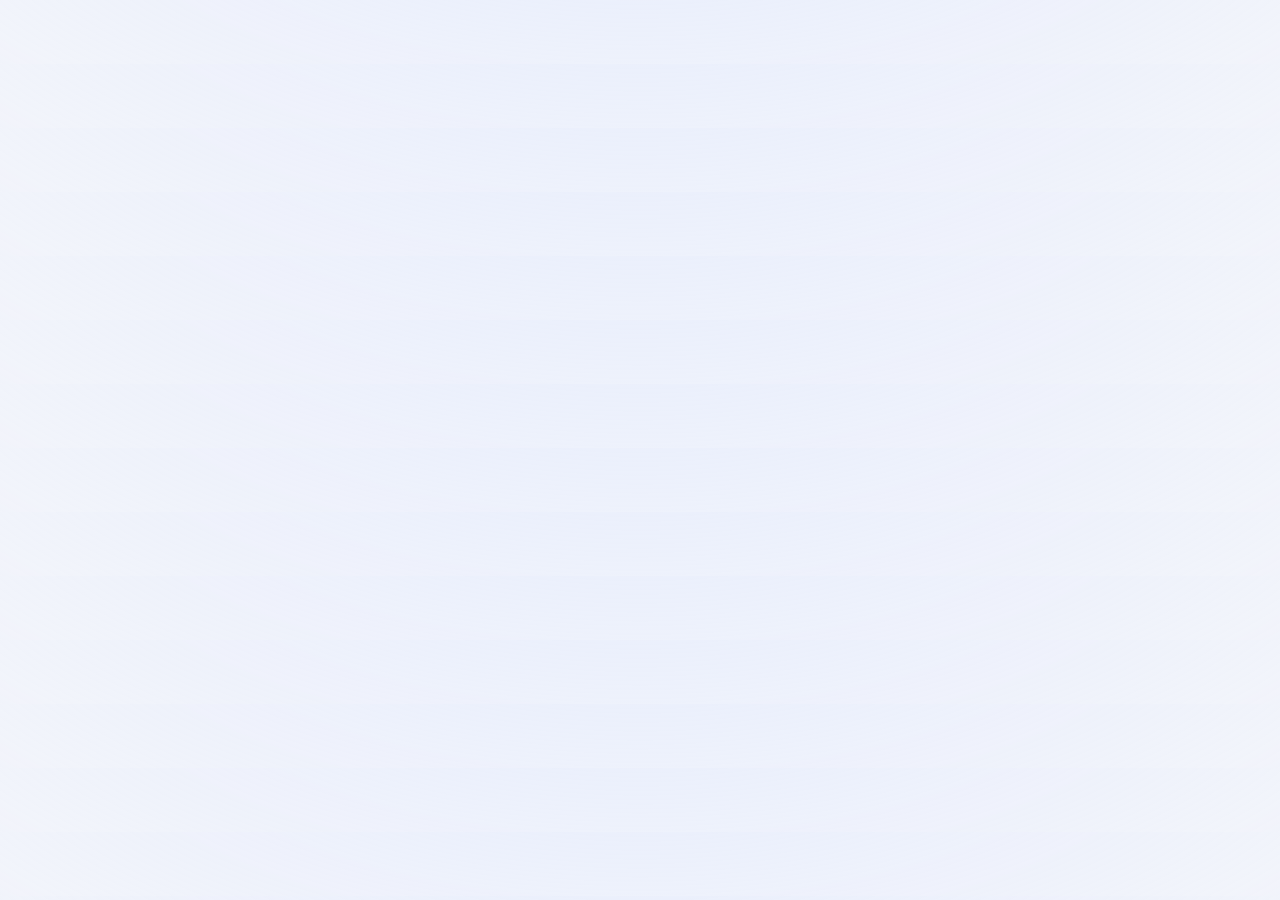
==== index (4).html @ d307acea "Add files via upload" ====
<!DOCTYPE html>
<html lang="fr">
<head>
<meta charset="utf-8">
<meta name="viewport" content="width=device-width,initial-scale=1,viewport-fit=cover">
<meta name="theme-color" content="#1553B6">
<title>DropAffy</title>
<link rel="preconnect" href="https://fonts.googleapis.com">
<link href="https://fonts.googleapis.com/css2?family=Plus+Jakarta+Sans:wght@400;600;800&display=swap" rel="stylesheet">
<style>
:root{color-scheme:light dark;--bg:#F3F5FB;--surface:#fff;--ink:#0B1530;--mut:#66728A;--line:#E4E9F4;--brand:#2455F4;--brand2:#5B7CFF;--tint:#E8EEFF;--sun:#FFB020;--bad:#D92D3A;--g:var(--brand);--sh:0 1px 2px rgba(11,21,48,.05),0 10px 28px rgba(11,21,48,.07)}
@media(prefers-color-scheme:dark){:root{--bg:#0A0F1F;--surface:#121A33;--ink:#EEF2FF;--mut:#97A3C2;--line:#1F2A4A;--tint:#1A2650;--brand:#5B7CFF;--sh:0 1px 2px rgba(0,0,0,.4)}}
*{box-sizing:border-box}
body{margin:0;color:var(--ink);font:16px/1.5 'Plus Jakarta Sans',system-ui,sans-serif;padding-bottom:112px;background:radial-gradient(900px 380px at 50% -140px,#cfdcff55,transparent),var(--bg);-webkit-font-smoothing:antialiased}
main{max-width:600px;margin:0 auto;padding:20px 16px}
h1{font-size:1.75rem;letter-spacing:-.025em;margin:6px 0 16px;font-weight:800;line-height:1.15}
h2{font-size:1.05rem;margin:26px 0 10px;font-weight:800;letter-spacing:-.01em}
a{color:var(--brand)}
.hello{margin:4px 0 12px;font-size:1.1rem;font-weight:700;color:var(--mut)}
.card{background:var(--surface);border:1px solid var(--line);border-radius:20px;padding:16px;margin:0 0 12px;display:block;color:inherit;text-decoration:none;box-shadow:var(--sh);transition:transform .15s,box-shadow .15s}
a.card:active{transform:scale(.985)}
.hero{position:relative;overflow:hidden;border:0;border-radius:28px;padding:24px;color:#fff;background:linear-gradient(135deg,#1738C9,#2455F4 55%,#6D8BFF);box-shadow:0 18px 40px rgba(36,85,244,.35)}
.hero::after{content:"";position:absolute;right:-60px;top:-70px;width:210px;height:210px;border-radius:50%;background:radial-gradient(circle,#ffffff40,transparent 70%)}
.hero small{opacity:.85;font-weight:600}.hero b{display:block;font-size:2.5rem;font-weight:800;letter-spacing:-.03em;margin:2px 0 12px;font-variant-numeric:tabular-nums}
.pill{background:#ffffff2e;color:#fff;text-decoration:none;font-weight:700;font-size:.85rem;padding:7px 14px;border-radius:99px;backdrop-filter:blur(6px)}
.grid{display:grid;grid-template-columns:1fr 1fr;gap:12px}.grid .card{margin:0}
.stat b{display:block;font-size:1.7rem;font-weight:800;letter-spacing:-.02em}
.mut{color:var(--mut);font-size:.9rem}
label{display:block;font-weight:600;font-size:.85rem;color:var(--mut)}
input,textarea,select{font:inherit;width:100%;padding:14px;border:1.5px solid var(--line);border-radius:14px;background:var(--bg);color:var(--ink);margin:6px 0 14px}
input:focus,textarea:focus,select:focus{outline:none;border-color:var(--brand);box-shadow:0 0 0 4px #2455F428}
button,.btn{font:inherit;font-weight:700;background:var(--brand);color:#fff;border:0;border-radius:14px;padding:12px 18px;margin:4px 8px 4px 0;cursor:pointer;display:inline-block;text-decoration:none;box-shadow:0 8px 18px rgba(36,85,244,.28);text-align:center}
button.full,.btn.full{display:block;width:100%;margin:6px 0}
button.alt{background:var(--surface);color:var(--brand);border:1.5px solid var(--line);box-shadow:none}
button.bad{background:var(--bad);box-shadow:none}
button:disabled{opacity:.55}
:focus-visible{outline:3px solid var(--sun);outline-offset:2px}
.tag{display:inline-block;font-size:.76rem;font-weight:700;padding:3px 10px;border-radius:99px;background:var(--tint);color:var(--brand);margin-right:6px}
.tag.s{background:#FFF1D1;color:#8A5A00}
.row{display:flex;justify-content:space-between;gap:12px;align-items:center}
.unread{border-left:4px solid var(--sun)}
.ico{width:44px;height:44px;border-radius:14px;background:var(--tint);color:var(--brand);display:grid;place-items:center;margin-bottom:10px}
.ico svg,nav svg{width:22px;height:22px;fill:none;stroke:currentColor;stroke-width:1.9;stroke-linecap:round;stroke-linejoin:round}
.tile p{margin:4px 0 0}
nav{position:fixed;left:12px;right:12px;bottom:calc(12px + env(safe-area-inset-bottom));max-width:520px;margin:0 auto;display:flex;gap:2px;padding:6px;border-radius:26px;background:color-mix(in srgb,var(--surface) 82%,transparent);backdrop-filter:blur(18px);border:1px solid var(--line);box-shadow:0 14px 40px rgba(11,21,48,.18)}
nav a{flex:1;display:flex;flex-direction:column;align-items:center;gap:2px;padding:8px 2px;border-radius:20px;color:var(--mut);text-decoration:none;font-size:.7rem;font-weight:700}
nav a.on{background:var(--tint);color:var(--brand)}
#toast{position:fixed;top:14px;left:50%;transform:translateX(-50%);background:var(--ink);color:var(--bg);padding:12px 18px;border-radius:16px;z-index:9;max-width:92%;display:none;font-weight:600;box-shadow:var(--sh)}
.auth{padding-top:8vh;text-align:center}.auth form{text-align:left}
.logo{width:68px;height:68px;border-radius:22px;margin:0 auto 14px;display:grid;place-items:center;color:#fff;font-size:2rem;font-weight:800;background:linear-gradient(135deg,#1738C9,#6D8BFF);box-shadow:0 14px 30px rgba(36,85,244,.4)}
[hidden]{display:none!important}
@media(min-width:900px){main{max-width:720px}}
@media(prefers-reduced-motion:reduce){*{transition:none!important}}
.btn.alt{background:var(--surface);color:var(--brand);border:1.5px solid var(--line);box-shadow:none}
.chips{display:flex;overflow-x:auto;padding-bottom:6px;margin-bottom:8px}.chips .btn{white-space:nowrap}
.action{display:flex;align-items:center;gap:10px;padding:14px;border-radius:16px;background:var(--surface);border:1px solid var(--line);color:inherit;text-decoration:none;font-weight:600;font-size:.88rem}
.action .ico{margin:0;width:36px;height:36px;flex:none}
.bars{display:flex;gap:10px;align-items:flex-end;height:150px;margin:16px 0}.bar{flex:1;display:flex;flex-direction:column;align-items:center;gap:6px;height:100%}
.col{flex:1;width:100%;display:flex;align-items:flex-end;gap:3px}.col i{flex:1;border-radius:6px 6px 0 0;min-height:2px}
.bg{background:var(--brand)}.bs{background:var(--sun)}.bar span{font-size:.75rem;color:var(--mut)}
.dot{display:inline-block;width:10px;height:10px;border-radius:3px;margin:0 6px 0 10px}
nav a.x{display:none}
@media(min-width:900px){
 body{padding-bottom:24px;padding-left:272px}
 nav{left:16px;right:auto;top:16px;bottom:auto;width:238px;max-width:none;margin:0;flex-direction:column;padding:10px;border-radius:24px}
 nav a{flex-direction:row;gap:12px;padding:12px 14px;font-size:.95rem}
 nav a.x{display:flex}
 main{max-width:860px}
}
.sub{font-size:.78rem;font-weight:800;color:var(--mut);text-transform:uppercase;letter-spacing:.05em;margin:18px 0 8px}
.grid3{display:grid;grid-template-columns:1fr;gap:12px;margin-bottom:12px}.grid3 .card{margin:0}
@media(min-width:700px){.grid3{grid-template-columns:repeat(3,1fr)}}
.dim{border-top:4px solid var(--brand)}.dim.r{border-top-color:var(--sun)}.dim.g{border-top-color:#12A150}
.dim p{margin:6px 0 0}

</style>
</head>
<body>
<div id="toast" role="status"></div>
<main id="app"></main>
<nav id="nav" aria-label="Navigation principale" hidden></nav>
<script type="module">
import {createClient} from 'https://cdn.jsdelivr.net/npm/@supabase/supabase-js@2.45.4/+esm';
// ===== src/config.js =====
// Clé PUBLIQUE uniquement. Jamais de clé service_role dans le navigateur.
const SUPABASE_URL = 'https://gawppzkswaszrqbsazby.supabase.co';
const SUPABASE_KEY = 'sb_publishable_IPsMYGWKaOGMxLO6I6z_Ng_KqOEOBxj';

// ===== src/constants.js =====
// Modules : seul le statut 'ready' ouvre un écran réel. Rien n'est simulé.
const MODULES = [
  {id:'community', name:'Communauté', icon:'community', desc:'Offres, recherches et mises en relation', status:'ready'},
  {id:'centrale', name:'La Centrale', icon:'store', desc:'Catalogue de produits, revente et commissions', status:'ready'},
  {id:'immobilier', name:'Immobilier', icon:'building', desc:'Terrains, parcelles et logements', status:'ready'},
  {id:'transport', name:'Transport', icon:'truck', desc:'Transport, livraison et déménagement', status:'ready'},
  {id:'dropads', name:'DropAds', icon:'megaphone', desc:'Gagnez de l’argent en partageant des offres ou des services', status:'soon'},
];
const STATUS = {pending:'En attente', approved:'Publiée', rejected:'Refusée', expired:'Expirée', fulfilled:'Satisfaite'};

// ===== src/contexts/state.js =====
const state = {me:null, isAdmin:false, isAmbassador:false, feedTab:'offer'};

// ===== src/utils/format.js =====
const esc = s => String(s ?? '').replace(/[&<>"']/g, c => ({'&':'&amp;','<':'&lt;','>':'&gt;','"':'&quot;',"'":'&#39;'}[c]));
const fcfa = n => new Intl.NumberFormat('fr-FR').format(n || 0) + ' FCFA';
const dt = d => new Date(d).toLocaleString('fr-FR', {dateStyle:'short', timeStyle:'short'});
const norm = p => { let d = String(p).replace(/\D/g, ''); if (d.length === 8) d = '226' + d; return d; };
const mail = d => `p${d}@users.dropaffy.app`;

// ===== src/components/ui.js =====
const app = document.getElementById('app');
const nav = document.getElementById('nav');
function toast(m) {
  const t = document.getElementById('toast'); t.textContent = m; t.style.display = 'block';
  clearTimeout(t._h); t._h = setTimeout(() => t.style.display = 'none', 4500);
}
const loading = () => { app.innerHTML = '<p class="card mut" aria-busy="true">Chargement…</p>'; };
const P = {
  home:'<path d="M3 11l9-8 9 8"/><path d="M5 10v10h14V10"/>',
  community:'<path d="M17 21v-2a4 4 0 0 0-4-4H7a4 4 0 0 0-4 4v2"/><circle cx="10" cy="7" r="4"/><path d="M21 21v-2a4 4 0 0 0-3-3.9"/><path d="M16 3.1a4 4 0 0 1 0 7.8"/>',
  contacts:'<path d="M16 21v-2a4 4 0 0 0-4-4H6a4 4 0 0 0-4 4v2"/><circle cx="9" cy="7" r="4"/><path d="M16 11l2 2 4-4"/>',
  activity:'<path d="M22 12h-4l-3 9L9 3l-3 9H2"/>',
  profile:'<circle cx="12" cy="8" r="4"/><path d="M4 21a8 8 0 0 1 16 0"/>',
  store:'<path d="M3 9l1-5h16l1 5"/><path d="M4 9v11h16V9"/><path d="M9 20v-6h6v6"/>',
  building:'<rect x="4" y="3" width="16" height="18" rx="2"/><path d="M9 8h.01M15 8h.01M9 12h.01M15 12h.01M10 21v-4h4v4"/>',
  truck:'<path d="M1 6h13v11H1z"/><path d="M14 10h4l3 3v4h-7"/><circle cx="6" cy="18" r="2"/><circle cx="17" cy="18" r="2"/>',
  megaphone:'<path d="M3 11v2a1 1 0 0 0 1 1h3l8 4V6L7 10H4a1 1 0 0 0-1 1z"/><path d="M19 8a5 5 0 0 1 0 8"/>',
  spark:'<path d="M12 3l2 5 5 2-5 2-2 5-2-5-5-2 5-2z"/>',
  compass:'<circle cx="12" cy="12" r="9"/><path d="M15.5 8.5l-2 5-5 2 2-5z"/>',
  briefcase:'<rect x="3" y="7" width="18" height="13" rx="2"/><path d="M9 7V5a2 2 0 0 1 2-2h2a2 2 0 0 1 2 2v2"/>',
  wallet:'<path d="M3 7a2 2 0 0 1 2-2h13v4"/><path d="M3 7v11a2 2 0 0 0 2 2h14v-4"/><path d="M21 12h-4a2 2 0 0 0 0 4h4z"/>',
  trend:'<path d="M3 17l6-6 4 4 8-8"/><path d="M15 7h6v6"/>',
  bell:'<path d="M18 8a6 6 0 0 0-12 0c0 7-3 9-3 9h18s-3-2-3-9"/><path d="M13.7 21a2 2 0 0 1-3.4 0"/>',
  plus:'<circle cx="12" cy="12" r="9"/><path d="M12 8v8M8 12h8"/>',
  link:'<path d="M10 13a5 5 0 0 0 7 0l3-3a5 5 0 0 0-7-7l-1 1"/><path d="M14 11a5 5 0 0 0-7 0l-3 3a5 5 0 0 0 7 7l1-1"/>',
  file:'<path d="M14 3H6a2 2 0 0 0-2 2v14a2 2 0 0 0 2 2h12a2 2 0 0 0 2-2V9z"/><path d="M14 3v6h6"/>',
  out:'<path d="M7 17L17 7M8 7h9v9"/>'};
const icon = n => `<svg viewBox="0 0 24 24" aria-hidden="true">${P[n] || ''}</svg>`;
const TABS = [['#/','Accueil','home'],['#/opportunities','Opportunités','compass'],['#/activity','Activité','briefcase'],['#/wallet','Portefeuille','wallet'],
  ['#/contacts','Relations','contacts',1],['#/evolution','Évolution','trend',1],['#/notifications','Notifications','bell',1],['#/profile','Profil','profile']];
const ON = {
  '#/': h => h === '#/' || h.startsWith('#/m/'),
  '#/opportunities': h => /^#\/(opportunities|community|centrale|immobilier|transport|product|p\/|publish|seller)/.test(h),
  '#/activity': h => h.startsWith('#/activity'), '#/wallet': h => h === '#/wallet', '#/contacts': h => h === '#/contacts',
  '#/evolution': h => h === '#/evolution', '#/notifications': h => h === '#/notifications', '#/profile': h => /^#\/(profile|admin)/.test(h)};
function setNav() {
  const h = location.hash || '#/'; nav.hidden = false;
  nav.innerHTML = TABS.map(([u, l, i, x]) => { const on = ON[u](h);
    return `<a href="${u}" class="${on ? 'on' : ''} ${x ? 'x' : ''}" ${on ? 'aria-current="page"' : ''}>${icon(i)}${l}</a>`; }).join('');
}
// Anti double-soumission : un bouton cliqué est désactivé brièvement (paiement, demande, publication).
document.addEventListener('click', e => {
  const b = e.target.closest('button'); if (!b) return;
  setTimeout(() => { b.disabled = true; }, 0); setTimeout(() => { b.disabled = false; }, 1500);
});

// ===== src/services/supabase.js =====
const sb = createClient(SUPABASE_URL, SUPABASE_KEY);
// Résout une requête Supabase ; affiche l'erreur serveur (déjà en français pour les règles métier) et la relance.
async function q(p) {
  let r; try { r = await p; } catch (e) { toast('Connexion instable. Réessayez.'); throw e; }
  if (r.error) {
    const e = r.error;
    if (e.code === 'PGRST301' || /jwt/i.test(e.message)) { toast('Session expirée : reconnectez-vous.'); await sb.auth.signOut(); }
    else toast(e.message);
    throw e;
  }
  return r.data;
}

// ===== src/services/auth.js =====
// L'état admin vient du serveur (is_admin), pas du navigateur.
async function loadSession() {
  const {data} = await sb.auth.getSession(); const user = data.session?.user || null; let admin = false, amb = false;
  if (user) { const r = await sb.rpc('is_admin'); admin = r.data === true; const a = await sb.rpc('is_ambassador'); amb = a.data === true; }
  return {user, admin, amb};
}

// ===== src/pages/auth.js =====
function authView(onDone,mode='login'){
  nav.hidden=true;const reg=mode==='register';
  app.innerHTML=`<div class="auth"><div class="logo">D</div><h1>DropAffy</h1><p class="mut">Besoin ↔ Réseau ↔ Opportunité</p>
  <form id="f" class="card">${reg?'<label>Nom complet<input id="n" required autocomplete="name"></label>':''}
  <label>Numéro de téléphone<input id="p" type="tel" required autocomplete="tel" placeholder="70 12 34 56"></label>
  <label>Mot de passe<input id="w" type="password" required minlength="8" autocomplete="${reg?'new-password':'current-password'}"></label>
  ${reg?'<label>Numéro du parrain (facultatif)<input id="ref" type="tel" placeholder="Numéro de la personne qui vous a invité"></label>':''}
  <button class="full">${reg?'Créer mon compte':'Se connecter'}</button></form>
  <button class="alt full" id="sw">${reg?'J’ai déjà un compte':'Créer un compte'}</button></div>`;
  document.getElementById('sw').onclick=()=>authView(onDone,reg?'login':'register');
  document.getElementById('f').onsubmit=async e=>{e.preventDefault();
    const d=norm(p.value),email=mail(d);
    try{
      if(reg){await q(sb.auth.signUp({email,password:w.value,options:{data:{full_name:n.value.trim(),phone:'+'+d}}}));const rf=document.getElementById('ref');if(rf&&rf.value.trim())await sb.rpc('set_referrer',{p_phone:rf.value})}
      else await q(sb.auth.signInWithPassword({email,password:w.value}));
      onDone();
    }catch(_){}};
}

// ===== src/pages/home.js =====
const by = rows => (rows || []).reduce((a, x) => (a[x.status] = (a[x.status] || 0) + 1, a), {});
const total = c => Object.values(c).reduce((a, b) => a + b, 0);
const statusText = c => [['approved', 'validée(s)'], ['pending', 'en attente'], ['rejected', 'refusée(s)'], ['expired', 'expirée(s)']].filter(([k]) => c[k]).map(([k, l]) => c[k] + ' ' + l).join(' · ') || 'Aucune';

async function home() {
  const me = state.me.id, now = new Date().toISOString();
  const cnt = (t, f) => { const x = sb.from(t).select('*', {count:'exact', head:true}); return f ? f(x) : x; };
  const pend = t => state.isAdmin ? cnt(t, x => x.eq('status', 'pending')) : {count:0};
  const opp = (t, cols, owner) => sb.from(t).select(cols).eq('status', t === 'products' ? 'active' : 'approved').neq(owner, me).order('created_at', {ascending:false}).limit(3);
  const live = t => t === 'products' ? opp(t, 'id,title,category,price,created_at', 'created_by') : opp(t, 'id,title,category,city,created_at,expires_at', 'user_id').gt('expires_at', now);
  const mine = t => sb.from(t).select('status').eq('user_id', me).limit(300);
  const [d, nt, pf, o1, o2, o3, mo, ms, mp, mt, mpr, aff, vl, a1, a2, a3, a4, a5, a6] = await Promise.all([
    q(sb.rpc('member_dashboard')), sb.from('notifications').select('*').order('created_at', {ascending:false}).limit(3),
    sb.from('profiles').select('full_name').eq('id', me).maybeSingle(), live('offers'), live('searches'), live('products'),
    mine('offers'), mine('searches'), mine('properties'), mine('transport_requests'), sb.from('products').select('status').eq('created_by', me).limit(300),
    sb.from('product_leads').select('id,status,product_id,products(title)').eq('user_id', me).eq('kind', 'promote').order('created_at', {ascending:false}).limit(50),
    cnt('product_leads', x => x.eq('user_id', me).eq('status', 'validated')),
    pend('offers'), pend('searches'), pend('properties'), pend('transport_requests'), pend('products'), pend('withdrawal_requests')]);

  const name = String(pf.data?.full_name || '').split(' ')[0];
  // --- 2. Opportunités : 3 au maximum, issues des données réelles et visibles (aucune recommandation inventée)
  const pool = [...(o1.data || []).map(x => ({...x, k:'Offre', h:'#/p/offer/', i:[x.category, x.city]})), ...(o2.data || []).map(x => ({...x, k:'Recherche', h:'#/p/search/', i:[x.category, x.city]})),
    ...(o3.data || []).map(x => ({...x, k:'Produit', h:'#/product/', i:[x.category, fcfa(x.price)]}))].sort((a, b) => new Date(b.created_at) - new Date(a.created_at));
  const picked = [], seen = new Set();
  pool.forEach(x => { if (picked.length < 3 && !seen.has(x.k)) { seen.add(x.k); picked.push(x); } });
  pool.forEach(x => { if (picked.length < 3 && !picked.includes(x)) picked.push(x); });
  // --- 3. Activités : registre extensible (un module = une ligne)
  const co = by(mo.data), cs = by(ms.data), cp = by(mp.data), ct = by(mt.data), cpr = by(mpr.data);
  const A = aff.data || [], affActive = A.filter(x => x.status === 'validated'), affPending = A.filter(x => x.status === 'new').length;
  const ACT = [
    {l:'Offres', href:'#/activity/pub', v:total(co), s:statusText(co)}, {l:'Recherches', href:'#/activity/pub', v:total(cs), s:statusText(cs)},
    total(cp) && {l:'Immobilier', href:'#/activity/pub', v:total(cp), s:statusText(cp)}, total(ct) && {l:'Transport', href:'#/activity/pub', v:total(ct), s:statusText(ct)},
    total(cpr) && {l:'Produits proposés', href:'#/seller', v:total(cpr), s:statusText(cpr)},
    {l:'Affiliations actives', href:'#/activity/affil', v:affActive.length, s:(affActive.slice(0, 2).map(x => esc(x.products?.title)).join(', ') || 'Aucune') + (affPending ? ` · ${affPending} en attente` : '') + '<br>Ventes et commissions : suivi non activé'},
    {l:'DropAds', href:'#/m/dropads', v:'—', s:'Module non ouvert : le suivi des campagnes arrivera avec lui'}].filter(Boolean);
  // --- 4. Progression : uniquement des faits enregistrés
  const pubTotal = total(co) + total(cs) + total(cp) + total(ct);
  // --- 6. Priorités : uniquement des actions réelles
  const adm = (a1.count || 0) + (a2.count || 0) + (a3.count || 0) + (a4.count || 0);
  const TODO = [[d.requests_pending, 'demande(s) de mise en relation à traiter', '#/activity/requests'], [d.leads_pending, 'demande(s) sur vos produits', '#/seller'],
    [(co.rejected || 0) + (cs.rejected || 0) + (cp.rejected || 0) + (ct.rejected || 0), 'publication(s) refusée(s) à corriger', '#/activity/pub'], [cpr.rejected || 0, 'produit(s) refusé(s) à corriger', '#/seller'],
    [state.isAdmin && adm, 'publication(s) à valider', '#/admin'], [state.isAdmin && a5.count, 'produit(s) à valider', '#/admin/centrale'], [state.isAdmin && a6.count, 'retrait(s) à traiter', '#/admin']].filter(x => x[0] > 0);
  const QA = [['plus', 'Publier une offre', '#/publish'], ['file', 'Publier une recherche', '#/publish/search'], ['community', 'Communauté', '#/community'], ['store', 'La Centrale', '#/centrale'],
    ['link', 'Mes affiliations', '#/activity/affil'], ['contacts', 'Mes contacts', '#/contacts'], ['wallet', 'Mon portefeuille', '#/wallet'],
    ...MODULES.filter(m => m.status === 'ready' && ['immobilier', 'transport'].includes(m.id)).map(m => [m.icon, m.name, '#/' + m.id])];

  app.innerHTML = `<p class="hello">Bonjour${name ? ', ' + esc(name) : ''} 👋</p>${d.notifications_unread > 0 ? `<p class="mut" style="margin-top:-6px"><a href="#/notifications">${d.notifications_unread} notification(s) non lue(s)</a></p>` : ''}

  <h2>Opportunités à saisir</h2>
  ${picked.map(x => `<a class="card" href="${x.h}${x.id}"><span class="tag${x.k === 'Recherche' ? ' s' : ''}">${x.k}</span><b>${esc(x.title)}</b><br><span class="mut">${x.i.filter(Boolean).map(esc).join(' · ') || 'Voir le détail'}</span></a>`).join('') || '<p class="card mut">Aucune opportunité disponible pour le moment.</p>'}
  <p><a class="btn alt" href="#/community">Voir la Communauté</a><a class="btn alt" href="#/centrale">Voir La Centrale</a></p>

  <h2>Mes activités</h2><div class="grid">${ACT.map(a => `<a class="card stat" href="${a.href}"><b>${a.v}</b><span class="mut">${a.l}</span><br><span class="mut" style="font-size:.78rem">${a.s}</span></a>`).join('')}</div>

  <h2>Ma progression</h2><div class="grid3">
   <div class="card dim"><div class="ico">${icon('briefcase')}</div><b>Activité</b><p class="mut">${pubTotal} publication(s)<br>${total(cpr)} produit(s) proposé(s)<br>${affActive.length} affiliation(s) active(s)</p></div>
   <div class="card dim r"><div class="ico">${icon('contacts')}</div><b>Relations</b><p class="mut">${d.contacts} mise(s) en relation établie(s)<br>${vl.count || 0} contact(s) fournisseur obtenu(s)<br><i>Les demandes en attente ne sont pas comptées.</i></p></div>
   <div class="card dim g"><div class="ico">${icon('trend')}</div><b>Résultats</b><p class="mut">${fcfa(d.gains_total)} de commissions validées<br>Ventes confirmées : suivi non activé<br><i>Les revenus en attente ne sont pas comptés.</i></p></div></div>

  <h2>Mes revenus</h2><div class="card hero"><small>Revenus disponibles</small><b>${fcfa(d.withdrawable)}</b><div class="row"><small>Validés et retirables</small><a class="pill" href="#/wallet">Retirer</a></div></div>
  <div class="grid3"><div class="card stat"><b>${fcfa(d.gains_pending)}</b><span class="mut">Revenus en attente</span></div><div class="card stat"><b>${fcfa(d.gains_total)}</b><span class="mut">Revenus cumulés</span></div>
   <div class="card stat"><b>${fcfa(d.spent_total)}</b><span class="mut">Dépenses cumulées</span></div></div>
  <p><a class="btn" href="#/wallet">Ouvrir mon portefeuille</a><span class="mut">Opérations, historique, paiements et retraits</span></p>

  <h2>Actions et actualités</h2><div class="sub">Mes priorités</div>
  ${TODO.map(([n, l, h]) => `<a class="card row" href="${h}"><span><b>${n}</b> ${l}</span><span class="tag">Traiter</span></a>`).join('') || '<p class="card mut">Aucune action en attente.</p>'}
  <div class="sub">Actions rapides</div><div class="grid">${QA.map(([i, l, h]) => `<a class="action" href="${h}"><span class="ico">${icon(i)}</span>${l}</a>`).join('')}</div>
  <div class="sub">Activité récente</div>${(nt.data || []).map(n => `<div class="card ${n.is_read ? '' : 'unread'}"><b>${esc(n.title)}</b><br><span class="mut">${esc(n.message || '')}</span></div>`).join('') || '<p class="card mut">Aucune activité récente.</p>'}
  <p><a href="#/notifications">Voir tout l’historique</a></p>`;
}

// ===== src/pages/community.js =====
const SKIND = {product:['La Centrale','#/product/'], property:['Immobilier','#/p/property/'], transport:['Transport','#/p/transport/'], offer:['Communauté','#/p/offer/']};
async function community() {
  const feed = t => sb.from(t).select('*').eq('status', 'approved').order('created_at', {ascending:false}).limit(30);
  const mine = t => sb.from(t).select('id,title,status,expires_at').eq('user_id', state.me.id).order('created_at', {ascending:false}).limit(20);
  const [o, s, mo, ms] = await Promise.all([feed('offers'), feed('searches'), mine('offers'), mine('searches')]);
  const tab = state.feedTab, list = (tab === 'offer' ? o : s).data || [];
  const my = [...(mo.data || []).map(x => ({...x, k:'offer'})), ...(ms.data || []).map(x => ({...x, k:'search'}))];
  app.innerHTML = `<div class="row"><h1>Communauté</h1><a class="btn" href="#/publish">Publier</a></div>
  <form id="sf" class="card"><input id="sq" type="search" minlength="2" maxlength="80" required placeholder="Que cherchez-vous ? Produit, bien, transport, service…"><button class="full">Rechercher</button></form>
  <div id="res"></div><div id="feed">
  <div><button class="${tab === 'offer' ? '' : 'alt'}" data-t="offer">Offres</button><button class="${tab === 'search' ? '' : 'alt'}" data-t="search">Recherches</button></div>
  ${list.map(r => `<a class="card" href="#/p/${tab}/${r.id}"><b>${esc(r.title)}</b><br><span class="tag">${esc(r.category || 'Général')}</span><span class="mut">${esc(r.city || '')}</span>
   <p class="mut" style="margin:6px 0 0">${esc(r.description).slice(0, 110)}</p></a>`).join('') || '<p class="card mut">Aucune publication validée pour le moment. Publiez la première.</p>'}
  <h2>Mes publications</h2>${my.map(x => `<a class="card row" href="#/p/${x.k}/${x.id}"><span>${esc(x.title)}</span><span class="tag s">${esc(STATUS[x.status] || x.status)}</span></a>`).join('') || '<p class="card mut">Vous n’avez rien publié.</p>'}</div>`;
  app.querySelectorAll('[data-t]').forEach(b => b.onclick = () => { state.feedTab = b.dataset.t; community(); });
  // Recherche : si La Centrale, Immobilier, Transport ou la Communauté peuvent satisfaire le besoin, on n'affiche que cela ; sinon on propose de créer une recherche.
  document.getElementById('sf').onsubmit = async e => { e.preventDefault();
    const t = document.getElementById('sq').value.trim(), res = document.getElementById('res'), fd = document.getElementById('feed');
    res.innerHTML = '<p class="card mut" aria-busy="true">Recherche…</p>'; fd.hidden = true;
    try {
      const rows = await q(sb.rpc('search_network', {p_q:t}));
      if (!rows.length) res.innerHTML = `<div class="card"><b>Rien ne correspond à « ${esc(t)} ».</b>
        <p class="mut">Ni La Centrale, ni Immobilier, ni Transport, ni la Communauté ne répondent à ce besoin pour le moment. Publiez une recherche : le réseau pourra vous répondre.</p>
        <a class="btn full" href="#/publish/search/${encodeURIComponent(t)}">Créer une recherche</a></div><button class="alt full" id="clr">Effacer la recherche</button>`;
      else res.innerHTML = Object.keys(SKIND).filter(k => rows.some(r => r.kind === k)).map(k => `<h2>${SKIND[k][0]}</h2>` +
        rows.filter(r => r.kind === k).map(r => `<a class="card" href="${SKIND[k][1]}${r.id}"><b>${esc(r.title)}</b><br><span class="tag">${esc(r.subtitle)}</span>
        ${r.price != null ? `<b>${fcfa(r.price)}</b> ` : ''}<span class="mut">${esc(r.city || '')}</span></a>`).join('')).join('') + '<button class="alt full" id="clr">Effacer la recherche</button>';
      document.getElementById('clr').onclick = () => community();
    } catch (_) { res.innerHTML = ''; fd.hidden = false; }
  };
}

// ===== src/pages/publish.js =====
function publish(kind,txt){
  let forced=false;
  app.innerHTML=`<h1>Publier</h1><form id="f" class="card"><label>Type<select id="t"><option value="offer">Je propose (offre, service)</option><option value="search">Je cherche (fournisseur, prestataire)</option></select></label>
  <label>Titre<input id="ti" required maxlength="120"></label><label>Description<textarea id="d" rows="5" required></textarea></label>
  <label>Catégorie<input id="c" placeholder="Électroménager, transport…"></label><label>Ville<input id="v" placeholder="Ouagadougou"></label>
  <button class="full">Envoyer pour validation</button>
  <p class="mut">Pas d’annonce immobilière, de produit pour La Centrale ni de recherche d’emploi. Une fois validée, la publication reste visible 2 jours.</p></form>`;
  if(kind==='search')document.getElementById('t').value='search';if(txt)document.getElementById('ti').value=decodeURIComponent(txt);
  document.getElementById('f').onsubmit=async e=>{e.preventDefault();
    if(document.getElementById('t').value==='search'&&!forced){
      const r=await sb.rpc('search_network',{p_q:document.getElementById('ti').value.trim()}),m=(r.data||[]).filter(x=>x.kind==='product');
      if(m.length){let box=document.getElementById('mt');if(!box){box=document.createElement('div');box.id='mt';document.getElementById('f').before(box)}
        box.innerHTML=`<div class="card"><b>La Centrale a peut-être ce que vous cherchez</b>${m.slice(0,5).map(x=>`<a class="card" href="#/product/${x.id}"><b>${esc(x.title)}</b><br><span class="mut">${esc(x.subtitle)}</span> <b>${fcfa(x.price)}</b></a>`).join('')}
        <p class="mut">Si aucun produit ne convient, publiez quand même : l’équipe examinera votre recherche.</p><button type="button" id="go">Publier quand même</button></div>`;
        document.getElementById('go').onclick=()=>{forced=true;document.getElementById('f').requestSubmit()};return}}
    try{await q(sb.from(t.value==='offer'?'offers':'searches').insert({user_id:state.me.id,title:ti.value.trim(),description:d.value.trim(),category:c.value.trim()||null,city:v.value.trim()||null}));
    toast('Publication envoyée : en attente de validation.');location.hash='#/'}catch(_){}};
}

// ===== src/pages/detail.js =====
const TBL = {offer:'offers', search:'searches', property:'properties', transport:'transport_requests'};
const LBL = {offer:'Offre', search:'Recherche', property:'Immobilier', transport:'Transport'};
const BACK = {offer:'#/community', search:'#/community', property:'#/immobilier', transport:'#/transport'};
async function detail(type, id) {
  if (!TBL[type]) throw new Error('type');
  const r = await q(sb.from(TBL[type]).select('*').eq('id', id).single());
  const mine = r.user_id === state.me.id;
  const facts = [r.category, r.property_type && (r.operation + ' · ' + r.property_type), r.kind && (r.direction + ' · ' + r.kind),
    r.price != null && fcfa(r.price), r.origin && r.destination && (r.origin + ' → ' + r.destination), r.travel_date && ('Date : ' + r.travel_date), r.city, r.district].filter(Boolean);
  app.innerHTML = `<a href="${BACK[type]}">← Retour</a><h1>${esc(r.title)}</h1>
  <p><span class="tag${type === 'search' ? ' s' : ''}">${LBL[type]}</span>${facts.map(f => `<span class="tag">${esc(f)}</span>`).join('')}</p>
  <div class="card">${esc(r.description).replace(/\n/g, '<br>')}</div>
  <p class="mut">Visible jusqu’au ${dt(r.expires_at)}${mine ? ' · Statut : ' + esc(r.status) : ''}</p>
  ${mine ? '<p class="card">Ceci est votre publication.</p>' : `<form id="cr" class="card"><label>Message (facultatif)<textarea id="m" rows="3"></textarea></label>
  <button class="full">Demander une mise en relation</button>
  <p class="mut">Vous ne payez rien. Les coordonnées sont partagées si l’auteur accepte.</p></form>`}`;
  if (!mine) document.getElementById('cr').onsubmit = async e => { e.preventDefault();
    try { await q(sb.from('contact_requests').insert({requester_id:state.me.id, recipient_id:r.user_id, source_type:type, source_id:id, message:document.getElementById('m').value.trim() || null}));
      toast('Demande envoyée.'); location.hash = '#/activity'; } catch (_) {} };
}

// ===== src/pages/contacts.js =====
async function contacts(){
  const cs=await q(sb.from('contacts').select('*').order('created_at',{ascending:false}));
  const rows=await Promise.all(cs.map(async c=>{const o=c.user_a===state.me.id?c.user_b:c.user_a;
    const {data}=await sb.rpc('get_contact_details',{p_user_id:o});return data?.[0]}));
  app.innerHTML=`<h1>Contacts</h1>`+(rows.filter(Boolean).map(r=>`<div class="card"><b>${esc(r.full_name)}</b> <span class="mut">${esc(r.professional_title||'')} ${esc(r.city||'')}</span><br>
   <a class="btn" href="tel:${esc(r.phone)}">Appeler</a><a class="btn alt" style="background:#fff;color:var(--g);border:1px solid var(--g)" href="https://wa.me/${esc(String(r.phone).replace(/\D/g,''))}">WhatsApp</a></div>`).join('')||'<p class="card mut">Vos mises en relation validées apparaîtront ici avec les coordonnées.</p>');
}

// ===== src/pages/activities.js =====
const ATABS = [['pub', 'Offres et besoins'], ['requests', 'Demandes'], ['products', 'Produits'], ['affil', 'Affiliations'], ['orders', 'Commandes'], ['ads', 'DropAds']];
const RST = {pending:'En attente', accepted:'Acceptée', rejected:'Refusée', cancelled:'Annulée'};
const SOON = {
  affil:['Mes affiliations', 'Les produits que vous promouvez et les commissions de vos ventes apparaîtront ici. Pour commencer, demandez à promouvoir un produit depuis La Centrale.', '#/centrale', 'Ouvrir La Centrale'],
  orders:['Mes commandes', 'Vos achats, et ceux validés grâce à votre lien d’affiliation, apparaîtront ici dès l’ouverture du suivi des commandes.', null, null],
  ads:['DropAds', 'Gagnez de l’argent en partageant des offres ou des services. Ce module ouvrira quand ses règles seront définies.', '#/m/dropads', 'En savoir plus']};
async function activities(tab) {
  tab = ATABS.some(x => x[0] === tab) ? tab : 'pub';
  app.innerHTML = `<h1>Mes activités</h1><div class="chips">${ATABS.map(([k, l]) => `<a class="btn ${tab === k ? '' : 'alt'}" href="#/activity/${k}">${l}</a>`).join('')}</div><div id="tab"></div>`;
  const box = document.getElementById('tab');
  if (tab === 'pub') {
    const mine = t => sb.from(t).select('id,title,status').eq('user_id', state.me.id).order('created_at', {ascending:false}).limit(20);
    const [o, s, p, t] = await Promise.all([mine('offers'), mine('searches'), mine('properties'), mine('transport_requests')]);
    const all = [...(o.data || []).map(x => ({...x, k:'offer', l:'Offre'})), ...(s.data || []).map(x => ({...x, k:'search', l:'Besoin'})), ...(p.data || []).map(x => ({...x, k:'property', l:'Immobilier'})), ...(t.data || []).map(x => ({...x, k:'transport', l:'Transport'}))];
    box.innerHTML = `<p><a class="btn" href="#/publish">Publier une offre</a><a class="btn alt" href="#/publish/search">Publier un besoin</a></p>` +
      (all.map(x => `<a class="card row" href="#/p/${x.k}/${x.id}"><span><span class="tag">${x.l}</span>${esc(x.title)}</span><span class="tag s">${esc(STATUS[x.status] || x.status)}</span></a>`).join('') || '<p class="card mut">Vous n’avez encore rien publié.</p>');
  } else if (tab === 'requests') {
    const [rq, qt] = await Promise.all([sb.from('contact_requests').select('*').order('created_at', {ascending:false}).limit(50), sb.from('contact_quotas').select('credits').maybeSingle()]);
    const R = (rq.data || []).filter(r => r.recipient_id === state.me.id || r.requester_id === state.me.id);
    box.innerHTML = `<div class="card"><div class="row"><div><b>${qt.data?.credits ?? 0}</b> mises en relation restantes<br><span class="mut">Au-delà : 100 FCFA pour 5 de plus</span></div><button id="buy">Payer 100 FCFA</button></div></div>
    ${R.map(r => { const rec = r.recipient_id === state.me.id; return `<div class="card"><span class="tag">${rec ? 'Reçue' : 'Envoyée'}</span><span class="tag s">${RST[r.status]}</span> <span class="mut">${dt(r.created_at)}</span>
     <p>${esc(r.message || '(sans message)')}</p>${r.status === 'pending' ? (rec ? `<button data-a="accepted" data-i="${r.id}">Accepter</button><button class="alt" data-a="rejected" data-i="${r.id}">Refuser</button>` : `<button class="alt" data-a="cancelled" data-i="${r.id}">Annuler</button>`) : ''}</div>`; }).join('') || '<p class="card mut">Aucune demande.</p>'}`;
    document.getElementById('buy').onclick = async () => { if (!confirm('Débiter 100 FCFA de votre portefeuille pour 5 mises en relation ?')) return;
      try { await q(sb.rpc('buy_contact_credits')); toast('5 mises en relation ajoutées.'); activities('requests'); } catch (_) {} };
    box.querySelectorAll('[data-a]').forEach(b => b.onclick = async () => { if (b.dataset.a === 'accepted' && !confirm('Accepter ? Un crédit de mise en relation sera utilisé.')) return;
      try { await q(sb.from('contact_requests').update({status:b.dataset.a}).eq('id', b.dataset.i)); activities('requests'); } catch (_) {} });
  } else if (tab === 'affil') {
    const L = (await q(sb.from('product_leads').select('id,status,product_id,products(title)').eq('user_id', state.me.id).eq('kind', 'promote').order('created_at', {ascending:false}).limit(50))) || [];
    const LS2 = {new:'En attente de validation', validated:'Active', refused:'Refusée'};
    box.innerHTML = '<p class="mut">Vos demandes pour promouvoir des produits de La Centrale. Le suivi des ventes et des commissions n’est pas encore activé.</p>' +
      (L.map(x => `<a class="card row" href="#/product/${x.product_id}"><span>${esc(x.products?.title)}</span><span class="tag s">${LS2[x.status]}</span></a>`).join('') || '<p class="card mut">Aucune affiliation. Demandez à promouvoir un produit depuis La Centrale.</p>') + '<a class="btn" href="#/centrale">Ouvrir La Centrale</a>';
  } else if (tab === 'products') {
    box.innerHTML = '<a class="card" href="#/seller"><b>Mes fiches et produits</b><br><span class="mut">Créez des fiches fournisseurs, proposez des produits et traitez les demandes reçues.</span></a>';
  } else {
    const [t, x, h, l] = SOON[tab];
    box.innerHTML = `<div class="card"><span class="tag s">Bientôt</span><h2 style="margin-top:8px">${t}</h2><p class="mut">${x}</p>${h ? `<a class="btn" href="${h}">${l}</a>` : ''}</div>`;
  }
}
async function notifications() {
  const nt = await q(sb.from('notifications').select('*').order('created_at', {ascending:false}).limit(60));
  app.innerHTML = `<h1>Notifications</h1>${nt.map(n => `<div class="card ${n.is_read ? '' : 'unread'}"><b>${esc(n.title)}</b><br><span class="mut">${esc(n.message || '')}</span><br><span class="mut">${dt(n.created_at)}</span></div>`).join('') || '<p class="card mut">Rien de nouveau.</p>'}`;
  if (nt.some(n => !n.is_read)) sb.from('notifications').update({is_read:true}).eq('is_read', false).then(() => {});
}

// ===== src/pages/opportunities.js =====
const OKIND = {product:['La Centrale','#/product/'], property:['Immobilier','#/p/property/'], transport:['Transport','#/p/transport/'], offer:['Communauté','#/p/offer/']};
async function opportunities() {
  app.innerHTML = `<h1>Opportunités</h1><form id="sf" class="card"><input id="sq" type="search" minlength="2" maxlength="80" required placeholder="Rechercher un produit, une offre, un bien, un transport…"><button class="full">Rechercher</button></form>
  <div id="res"></div><div id="mods"><h2>Explorer</h2><div class="grid">${MODULES.map(m => `<a class="card tile" href="#/${m.status === 'ready' ? m.id : 'm/' + m.id}"><div class="ico">${icon(m.icon)}</div><b>${esc(m.name)}</b>
   ${m.status === 'ready' ? '' : '<br><span class="tag s">En préparation</span>'}<p class="mut">${esc(m.desc)}</p></a>`).join('')}</div></div>`;
  document.getElementById('sf').onsubmit = async e => { e.preventDefault();
    const t = document.getElementById('sq').value.trim(), res = document.getElementById('res'), mods = document.getElementById('mods');
    res.innerHTML = '<p class="card mut" aria-busy="true">Recherche…</p>'; mods.hidden = true;
    try {
      const rows = await q(sb.rpc('search_network', {p_q:t}));
      if (!rows.length) res.innerHTML = `<div class="card"><b>Rien ne correspond à « ${esc(t)} ».</b><p class="mut">Aucune offre ne répond à ce besoin pour le moment. Publiez une recherche : le réseau pourra vous répondre.</p>
        <a class="btn full" href="#/publish/search/${encodeURIComponent(t)}">Créer une recherche</a></div><button class="alt full" id="clr">Effacer la recherche</button>`;
      else res.innerHTML = Object.keys(OKIND).filter(k => rows.some(r => r.kind === k)).map(k => `<h2>${OKIND[k][0]}</h2>` + rows.filter(r => r.kind === k).map(r => `<a class="card" href="${OKIND[k][1]}${r.id}"><b>${esc(r.title)}</b><br><span class="tag">${esc(r.subtitle)}</span>
        ${r.price != null ? `<b>${fcfa(r.price)}</b> ` : ''}<span class="mut">${esc(r.city || '')}</span></a>`).join('')).join('') + '<button class="alt full" id="clr">Effacer la recherche</button>';
      document.getElementById('clr').onclick = () => opportunities();
    } catch (_) { res.innerHTML = ''; mods.hidden = false; }
  };
}

// ===== src/pages/evolution.js =====
async function evolution() {
  const d = await q(sb.rpc('member_dashboard')), S = d.series || [];
  const max = Math.max(1, ...S.flatMap(x => [x.gains, x.spent])), cur = S[S.length - 1] || {gains:0}, prev = S[S.length - 2] || {gains:0};
  const delta = prev.gains > 0 ? Math.round((cur.gains - prev.gains) / prev.gains * 100) : null;
  app.innerHTML = `<h1>Mon évolution</h1><div class="card"><div class="row"><b>6 derniers mois</b>${delta === null ? '' : `<span class="tag">${delta >= 0 ? '+' : ''}${delta} % de gains vs mois dernier</span>`}</div>
  <div class="bars">${S.map(x => `<div class="bar"><div class="col"><i class="bg" style="height:${Math.round(x.gains / max * 100)}%"></i><i class="bs" style="height:${Math.round(x.spent / max * 100)}%"></i></div><span>${x.m.slice(5)}/${x.m.slice(2, 4)}</span></div>`).join('')}</div>
  <p class="mut"><span class="dot bg"></span>Gains<span class="dot bs"></span>Dépenses</p></div>
  <div class="grid"><div class="card stat"><b>${fcfa(d.gains_total)}</b><span class="mut">Gains cumulés</span></div><div class="card stat"><b>${fcfa(d.spent_total)}</b><span class="mut">Dépenses cumulées</span></div>
  <div class="card stat"><b>${fcfa(d.withdrawn)}</b><span class="mut">Retraits payés</span></div><div class="card stat"><b>${d.contacts}</b><span class="mut">Mises en relation</span></div></div>`;
}

// ===== src/pages/wallet.js =====
let filt = 'all';
const WSTAT = {pending:'En attente', paid:'Payé', rejected:'Refusé', cancelled:'Annulé'};
async function wallet() {
  const [d, tx, cm, wd] = await Promise.all([q(sb.rpc('member_dashboard')),
    sb.from('wallet_transactions').select('*').order('created_at', {ascending:false}).limit(50),
    sb.from('commission_ledger').select('*').order('created_at', {ascending:false}).limit(50),
    sb.from('withdrawal_requests').select('*').order('created_at', {ascending:false}).limit(30)]);
  const rows = [...(cm.data || []).map(c => ({t:'gain', date:c.created_at, label:'Commission · 40 % d’un abonnement fournisseur', amt:c.amount, st:'Validé', ok:true})),
    ...(tx.data || []).map(x => ({t:['payment', 'debit'].includes(x.transaction_type) ? 'spend' : 'recharge', date:x.created_at, label:x.description || x.transaction_type, amt:x.amount, st:x.status === 'completed' ? 'Terminé' : x.status, ok:x.status === 'completed'})),
    ...(wd.data || []).map(x => ({t:'withdraw', date:x.created_at, label:'Retrait ' + (x.method === 'orange_money' ? 'Orange Money' : 'Moov Money'), amt:x.amount, st:WSTAT[x.status], ok:x.status === 'paid'}))]
    .sort((a, b) => new Date(b.date) - new Date(a.date));
  const SG = {gain:'+', recharge:'+', spend:'−', withdraw:'−'}, F = [['all', 'Tous'], ['gain', 'Gains'], ['spend', 'Dépenses'], ['withdraw', 'Retraits']];
  const show = rows.filter(r => filt === 'all' || r.t === filt), can = d.withdrawable >= d.min_withdrawal;
  app.innerHTML = `<h1>Mon portefeuille</h1><div class="card hero"><small>Gains retirables</small><b>${fcfa(d.withdrawable)}</b>
   <small>${d.withdrawal_pending > 0 ? 'Retrait en cours : ' + fcfa(d.withdrawal_pending) : 'Minimum de retrait : ' + fcfa(d.min_withdrawal)}</small></div>
  <div class="grid"><div class="card stat"><b>${fcfa(d.gains_pending)}</b><span class="mut">Gains en attente</span></div><div class="card stat"><b>${fcfa(d.gains_total)}</b><span class="mut">Gains cumulés</span></div>
   <div class="card stat"><b>${fcfa(d.spent_total)}</b><span class="mut">Dépenses cumulées</span></div><div class="card stat"><b>${fcfa(d.wallet_balance)}</b><span class="mut">Solde pour payer</span></div></div>
  ${can ? `<form id="wf" class="card" style="margin-top:12px"><b>Retirer mes gains</b><p class="mut">Minimum ${fcfa(d.min_withdrawal)}. Votre demande est traitée par l’équipe sur votre numéro Mobile Money.</p>
   <label>Montant (FCFA)<input name="amount" type="number" inputmode="numeric" min="${d.min_withdrawal}" max="${d.withdrawable}" required></label>
   <label>Moyen<select name="method"><option value="orange_money">Orange Money</option><option value="moov_money">Moov Money</option></select></label>
   <label>Numéro<input name="phone" type="tel" required></label><button class="full">Demander le retrait</button></form>`
   : `<div class="card" style="margin-top:12px"><b>Retirer mes gains</b><p class="mut">Il vous faut au moins ${fcfa(d.min_withdrawal)} de gains retirables. Vous avez ${fcfa(d.withdrawable)}.</p></div>`}
  <div class="card row"><span><b>${d.contact_credits}</b> mises en relation restantes<br><span class="mut">100 FCFA pour 5 de plus</span></span><button id="buy">Payer</button></div>
  ${(wd.data || []).filter(x => x.status === 'pending').map(x => `<div class="card row"><span>Retrait de <b>${fcfa(x.amount)}</b><br><span class="mut">${dt(x.created_at)} · en attente</span></span><button class="alt" data-c="${x.id}">Annuler</button></div>`).join('')}
  <h2>Historique financier</h2><div class="chips">${F.map(([k, l]) => `<button class="${filt === k ? '' : 'alt'}" data-f="${k}">${l}</button>`).join('')}</div>
  ${show.map(r => `<div class="card row"><span>${esc(r.label)}<br><span class="mut">${dt(r.date)} · ${esc(r.st)}</span></span><b>${SG[r.t]}${fcfa(r.amt)}</b></div>`).join('') || '<p class="card mut">Aucune opération.</p>'}`;
  const f = document.getElementById('wf');
  if (f) f.onsubmit = async e => { e.preventDefault(); const v = Object.fromEntries(new FormData(f));
    if (!confirm(`Demander le retrait de ${fcfa(Number(v.amount))} sur ${v.phone} ?`)) return;
    try { await q(sb.rpc('request_withdrawal', {p_amount:Number(v.amount), p_method:v.method, p_phone:v.phone})); toast('Demande de retrait enregistrée.'); wallet(); } catch (_) {} };
  document.getElementById('buy').onclick = async () => { if (!confirm('Débiter 100 FCFA de votre portefeuille pour 5 mises en relation ?')) return;
    try { await q(sb.rpc('buy_contact_credits')); toast('5 mises en relation ajoutées.'); wallet(); } catch (_) {} };
  app.querySelectorAll('[data-f]').forEach(b => b.onclick = () => { filt = b.dataset.f; wallet(); });
  app.querySelectorAll('[data-c]').forEach(b => b.onclick = async () => { if (!confirm('Annuler cette demande de retrait ?')) return;
    try { await q(sb.rpc('cancel_withdrawal', {p_id:b.dataset.c})); wallet(); } catch (_) {} });
}

// ===== src/pages/profile.js =====
async function profile(){
  const p=await q(sb.from('profiles').select('*').eq('id',state.me.id).single());
  const ap=(await sb.rpc('ambassador_progress')).data?.[0]||{};
  const ambCard=ap.active?`<a class="card" href="#/seller"><b>Mes commissions</b><br><span class="mut">Actif jusqu’au ${dt(ap.paid_until)}</span></a>`
   :ap.approved?`<div class="card"><b>Candidature ambassadeur acceptée</b><p class="mut">Activez votre statut pour 1 an.</p><button id="payamb">Payer 1 500 FCFA</button></div>`
   :`<div class="card"><b>Devenir ambassadeur</b><p class="mut">Conditions : inscrire 10 membres (parrainés avec votre numéro) et 3 fournisseurs avec abonnement payant. Puis abonnement de 1 500 FCFA par an.</p>
   <span class="tag">${ap.members||0}/10 membres</span><span class="tag">${ap.suppliers||0}/3 fournisseurs payants</span>${ap.eligible?'<p class="mut">Conditions remplies : contactez l’équipe DropAffy pour valider votre candidature.</p>':''}</div>`;
  app.innerHTML=`<h1>Profil</h1><p><span class="tag">Membre</span><span class="tag">Revendeur</span><span class="tag">Apporteur d’affaires</span>${ap.active?'<span class="tag s">Ambassadeur</span>':''}</p><form id="f" class="card"><label>Nom complet<input id="a" value="${esc(p.full_name)}" required></label>
  <label>Titre professionnel<input id="b" value="${esc(p.professional_title||'')}"></label><label>Ville<input id="c" value="${esc(p.city||'')}"></label>
  <label>À propos<textarea id="d" rows="3">${esc(p.bio||'')}</textarea></label><p class="mut">Téléphone : ${esc(p.phone||'')} (non visible publiquement)</p>
  <button class="full">Enregistrer</button></form><a class="card" href="#/wallet">Portefeuille</a><a class="card" href="#/contacts">Mes relations</a><a class="card" href="#/evolution">Mon évolution</a><a class="card" href="#/notifications">Notifications</a><a class="card" href="#/seller"><b>Mes fiches et produits</b><br><span class="mut">Créez des fiches fournisseurs et proposez des produits à La Centrale</span></a>${ambCard}${state.isAdmin?'<a class="card" href="#/admin">Administration</a>':''}
  <button class="alt full" id="out">Se déconnecter</button>`;
  document.getElementById('f').onsubmit=async e=>{e.preventDefault();
    try{await q(sb.from('profiles').update({full_name:a.value.trim(),professional_title:b.value.trim()||null,city:c.value.trim()||null,bio:d.value.trim()||null}).eq('id',state.me.id));toast('Profil enregistré.')}catch(_){}};
  document.getElementById('out').onclick=async()=>{await sb.auth.signOut()};
  const pa=document.getElementById('payamb');if(pa)pa.onclick=async()=>{if(!confirm('Débiter 1 500 FCFA de votre portefeuille pour 1 an d’abonnement ambassadeur ?'))return;
    try{await q(sb.rpc('pay_ambassador_fee'));state.isAmbassador=true;toast('Statut ambassadeur activé.');profile()}catch(_){}};
}

// ===== src/pages/admin.js =====
async function admin(){
  const [o,s,m,l,pr,tr,wd]=await Promise.all([sb.from('offers').select('*').eq('status','pending'),sb.from('searches').select('*').eq('status','pending'),
    sb.from('profiles').select('id,full_name,phone,account_status').order('created_at',{ascending:false}).limit(50),sb.from('admin_logs').select('*').order('created_at',{ascending:false}).limit(15),sb.from('properties').select('*').eq('status','pending'),sb.from('transport_requests').select('*').eq('status','pending'),sb.from('withdrawal_requests').select('*,profiles!withdrawal_requests_user_id_fkey(full_name)').eq('status','pending').order('created_at')]);
  const P=[...(o.data||[]).map(x=>({...x,k:'offer'})),...(s.data||[]).map(x=>({...x,k:'search'})),...(pr.data||[]).map(x=>({...x,k:'property'})),...(tr.data||[]).map(x=>({...x,k:'transport'}))];
  app.innerHTML=`<a href="#/profile">← Profil</a><h1>Administration</h1><a class="card" href="#/admin/centrale"><b>La Centrale</b><br><span class="mut">Fournisseurs, produits et demandes des membres</span></a><h2>À valider (${P.length})</h2>
  ${P.map(x=>`<div class="card"><span class="tag${x.k==='search'?' s':''}">${{offer:'Offre',search:'Recherche',property:'Immobilier',transport:'Transport'}[x.k]}</span><b>${esc(x.title)}</b><p class="mut">${esc(x.description)}</p>${x.k==='search'?`<p class="mut">La Centrale : ${x.centrale_matches||0} produit(s) correspondant(s)</p>`:''}
   <button data-m="approved" data-k="${x.k}" data-i="${x.id}">Valider</button><button class="bad" data-m="rejected" data-k="${x.k}" data-i="${x.id}">Refuser</button></div>`).join('')||'<p class="card mut">Rien en attente.</p>'}
  <h2>Retraits à traiter (${(wd.data||[]).length})</h2>${(wd.data||[]).map(x=>`<div class="card"><b>${new Intl.NumberFormat('fr-FR').format(x.amount)} FCFA</b> <span class="tag">${x.method==='orange_money'?'Orange Money':'Moov Money'}</span><br><span class="mut">${esc(x.profiles?.full_name)} · ${esc(x.phone)} · ${esc(x.reference)}</span><br>
   <button data-w="paid" data-i="${x.id}">Marquer payé</button><button class="bad" data-w="rejected" data-i="${x.id}">Refuser</button></div>`).join('')||'<p class="card mut">Aucun retrait en attente.</p>'}
  <h2>Membres</h2>${(m.data||[]).map(x=>`<div class="card"><b>${esc(x.full_name)}</b> <span class="mut">${esc(x.phone||'')} · ${esc(x.account_status)}</span><br>
   <button class="alt" data-cr="${x.id}">Créditer</button><button class="alt" data-amb="${x.id}">Rendre ambassadeur</button><button class="alt" data-su="${x.id}" data-s="${x.account_status==='active'?'suspended':'active'}">${x.account_status==='active'?'Suspendre':'Réactiver'}</button></div>`).join('')}
  <h2>Journal</h2>${(l.data||[]).map(x=>`<div class="card mut">${dt(x.created_at)} · ${esc(x.action)}</div>`).join('')}`;
  app.querySelectorAll('[data-m]').forEach(b=>b.onclick=async()=>{let why=null;
    if(b.dataset.m==='rejected'){why=prompt('Motif du refus ?');if(!why)return}
    try{await q(sb.rpc('admin_moderate_publication',{p_type:b.dataset.k,p_id:b.dataset.i,p_decision:b.dataset.m,p_reason:why}));admin()}catch(_){}});
  app.querySelectorAll('[data-cr]').forEach(b=>b.onclick=async()=>{const a=parseInt(prompt('Montant en FCFA ?'),10),ref=prompt('Référence du paiement reçu ?');if(!a||!ref)return;
    try{await q(sb.rpc('admin_credit_wallet',{p_user_id:b.dataset.cr,p_amount:a,p_reference:ref}));toast('Portefeuille crédité.');admin()}catch(_){}});
  app.querySelectorAll('[data-w]').forEach(b=>b.onclick=async()=>{let note=null;
    if(b.dataset.w==='rejected'){note=prompt('Motif du refus ?');if(!note)return}else if(!confirm('Confirmez-vous avoir envoyé cet argent par Mobile Money ?'))return;
    try{await q(sb.rpc('admin_process_withdrawal',{p_id:b.dataset.i,p_decision:b.dataset.w,p_note:note}));admin()}catch(_){}});
  app.querySelectorAll('[data-amb]').forEach(b=>b.onclick=async()=>{const g=(await sb.rpc('ambassador_progress',{p_user:b.dataset.amb})).data?.[0]||{};
    if(!confirm('Membres parrainés : '+(g.members||0)+'/10 · Fournisseurs payants : '+(g.suppliers||0)+'/3. Accepter la candidature ?'))return;
    try{await q(sb.rpc('admin_approve_ambassador',{p_user_id:b.dataset.amb}));toast('Candidature acceptée : le membre doit payer 1 500 FCFA pour activer son statut.')}catch(_){}});
  app.querySelectorAll('[data-su]').forEach(b=>b.onclick=async()=>{const why=prompt('Motif ?');if(!why)return;
    try{await q(sb.rpc('admin_set_account_status',{p_user_id:b.dataset.su,p_new_status:b.dataset.s,p_reason:why}));admin()}catch(_){}});
}

// ===== src/pages/soon.js =====
function soon(id) {
  const m = MODULES.find(x => x.id === id && (!x.adminOnly || state.isAdmin));
  app.innerHTML = m ? `<a href="#/">← Retour</a><h1>${esc(m.name)}</h1><div class="card"><span class="tag s">En préparation</span>
  <p>${esc(m.desc)}.</p><p class="mut">Ce module ouvrira quand ses tables, règles et permissions serveur seront prêtes. Rien n’est simulé.</p></div>`
    : '<p class="card">Module introuvable.</p>';
}

// ===== src/pages/centrale.js =====
let cat = '';
const AV = {in_stock:'En stock', limited:'Stock limité', out_of_stock:'Rupture', unconfirmed:'Disponibilité à confirmer'};
async function centrale() {
  const rows = await q(sb.from('products').select('*,suppliers(display_name,certified,city)').eq('status', 'active').order('created_at', {ascending:false}).limit(80));
  rows.sort((a, b) => (b.suppliers?.certified ? 1 : 0) - (a.suppliers?.certified ? 1 : 0));   // fournisseurs certifiés en premier
  const cats = [...new Set(rows.map(r => r.category).filter(Boolean))], list = rows.filter(r => !cat || r.category === cat);
  app.innerHTML = `<a href="#/">← Retour</a><div class="row"><h1>La Centrale</h1><a class="btn" href="#/seller">Publier un produit</a></div>
  <div><button class="${cat ? 'alt' : ''}" data-c="">Tout</button>${cats.map(c => `<button class="${cat === c ? '' : 'alt'}" data-c="${esc(c)}">${esc(c)}</button>`).join('')}</div>
  ${list.map(r => `<a class="card" href="#/product/${r.id}"><b>${esc(r.title)}</b><br>
   ${r.suppliers?.certified ? '<span class="tag">Certifié</span>' : ''}<span class="tag s">${esc(AV[r.availability])}</span><span class="mut">${esc(r.suppliers?.display_name || '')}</span>
   <div class="row" style="margin-top:8px"><b>${fcfa(r.price)}</b>${r.commission != null ? `<span class="mut">Commission annoncée : ${fcfa(r.commission)}</span>` : ''}</div></a>`).join('') || '<p class="card mut">Le catalogue est en cours de constitution.</p>'}`;
  app.querySelectorAll('[data-c]').forEach(b => b.onclick = () => { cat = b.dataset.c; centrale(); });
}
const LK = {contact:'Contact', buy:'Achat', promote:'Promotion'}, LS = {new:'En attente', validated:'Validée', refused:'Refusée'};
async function product(id) {
  const r = await q(sb.from('products').select('*,suppliers(display_name,certified,city)').eq('id', id).single());
  app.innerHTML = `<a href="#/centrale">← La Centrale</a><h1>${esc(r.title)}</h1>
  <p>${r.suppliers?.certified ? '<span class="tag">Fournisseur certifié</span>' : ''}<span class="tag s">${esc(AV[r.availability])}</span><span class="tag">${esc(r.category || 'Général')}</span></p>
  <div class="card"><b style="font-size:1.4rem">${fcfa(r.price)}</b>${r.commission != null ? `<br><span class="mut">Commission annoncée : ${fcfa(r.commission)}</span>` : ''}
  <p>${esc(r.description).replace(/\n/g, '<br>')}</p><p class="mut">Fournisseur : ${esc(r.suppliers?.display_name || '')} ${esc(r.suppliers?.city || '')}</p></div>
  ${r.created_by === state.me.id ? '<p class="card">Ceci est votre produit.</p>' : `<div class="card"><label>Message (facultatif)<textarea id="lm" rows="2"></textarea></label>
  <button data-k="contact">Contacter</button><button data-k="buy">Acheter</button><button class="alt" data-k="promote">Promouvoir</button>
  <p class="mut">L’ambassadeur qui a publié ce produit examine votre demande. Une fois validée, les coordonnées du fournisseur s’affichent ici.</p></div>`}
  <div id="leads"></div>`;
  const leads = async () => {
    const L = (await q(sb.from('product_leads').select('*').eq('product_id', id).eq('user_id', state.me.id).order('created_at', {ascending:false}))) || [];
    const parts = await Promise.all(L.map(async l => { let c = '';
      if (l.status === 'validated') { const x = await sb.rpc('get_supplier_contact', {p_lead_id:l.id}), d = x.data?.[0];
        if (d?.phone) c = `<a class="btn" href="tel:${esc(d.phone)}">Appeler</a><a class="btn" href="https://wa.me/${esc(String(d.whatsapp || d.phone).replace(/\D/g, ''))}">WhatsApp</a>`; }
      return `<div class="card"><span class="tag">${LK[l.kind]}</span><span class="tag s">${LS[l.status]}</span>${l.status === 'refused' && l.decision_note ? `<p class="mut">${esc(l.decision_note)}</p>` : ''}<div>${c}</div></div>`; }));
    document.getElementById('leads').innerHTML = L.length ? '<h2>Mes demandes</h2>' + parts.join('') : '';
  };
  app.querySelectorAll('[data-k]').forEach(b => b.onclick = async () => {
    const x = await sb.from('product_leads').insert({user_id:state.me.id, product_id:id, kind:b.dataset.k, message:document.getElementById('lm').value.trim() || null});
    toast(x.error ? (x.error.code === '23505' ? 'Vous avez déjà envoyé cette demande.' : x.error.message) : 'Demande envoyée à l’ambassadeur.'); await leads(); });
  await leads();
}

// ===== src/pages/immobilier.js =====
let op = '';
async function immobilier(a) {
  if (a === 'new') return formProp();
  const rows = await q(sb.from('properties').select('*').eq('status', 'approved').gt('expires_at', new Date().toISOString()).order('created_at', {ascending:false}).limit(60));
  const list = rows.filter(r => !op || r.operation === op);
  app.innerHTML = `<div class="row"><h1>Immobilier</h1><a class="btn" href="#/immobilier/new">Publier un bien</a></div>
  <div>${[['', 'Tout'], ['vente', 'À vendre'], ['location', 'À louer']].map(([v, l]) => `<button class="${op === v ? '' : 'alt'}" data-o="${v}">${l}</button>`).join('')}</div>
  ${list.map(r => `<a class="card" href="#/p/property/${r.id}"><b>${esc(r.title)}</b><br><span class="tag">${esc(r.operation)}</span><span class="tag">${esc(r.property_type)}</span><span class="mut">${esc(r.city || '')} ${esc(r.district || '')}</span>
   ${r.price != null ? `<div style="margin-top:6px"><b>${fcfa(r.price)}</b></div>` : ''}</a>`).join('') || '<p class="card mut">Aucune annonce validée pour le moment.</p>'}`;
  app.querySelectorAll('[data-o]').forEach(b => b.onclick = () => { op = b.dataset.o; immobilier(); });
}
function formProp() {
  app.innerHTML = `<a href="#/immobilier">← Retour</a><h1>Publier un bien</h1><formProp id="pf" class="card">
  <label>Type<select name="property_type"><option value="maison">Maison</option><option value="terrain">Terrain</option><option value="parcelle">Parcelle</option><option value="appartement">Appartement</option><option value="boutique">Boutique</option><option value="autre">Autre</option></select></label>
  <label>Opération<select name="operation"><option value="vente">Vente</option><option value="location">Location</option></select></label>
  <label>Titre<input name="title" required maxlength="120"></label><label>Description<textarea name="description" rows="4" required></textarea></label>
  <label>Prix (FCFA)<input name="price" type="number" min="0" inputmode="numeric"></label><label>Ville<input name="city"></label><label>Quartier<input name="district"></label>
  <button class="full">Envoyer pour validation</button><p class="mut">L’annonce est vérifiée avant d’être visible.</p></formProp>`;
  document.getElementById('pf').onsubmit = async e => { e.preventDefault(); const f = Object.fromEntries(new FormData(e.target));
    try { await q(sb.from('properties').insert({user_id:state.me.id, property_type:f.property_type, operation:f.operation, title:f.title.trim(), description:f.description.trim(),
      price:f.price === '' ? null : Number(f.price), city:f.city.trim() || null, district:f.district.trim() || null}));
      toast('Annonce envoyée : en attente de validation.'); location.hash = '#/immobilier'; } catch (_) {} };
}

// ===== src/pages/transport.js =====
let dir = '';
const TKIND = {livraison:'Livraison', marchandises:'Marchandises', demenagement:'Déménagement', personnes:'Personnes', autre:'Autre'};
async function transport(a) {
  if (a === 'new') return formTr();
  const rows = await q(sb.from('transport_requests').select('*').eq('status', 'approved').gt('expires_at', new Date().toISOString()).order('created_at', {ascending:false}).limit(60));
  const list = rows.filter(r => !dir || r.direction === dir);
  app.innerHTML = `<div class="row"><h1>Transport</h1><a class="btn" href="#/transport/new">Publier</a></div>
  <div>${[['', 'Tout'], ['demande', 'Demandes'], ['offre', 'Prestataires']].map(([v, l]) => `<button class="${dir === v ? '' : 'alt'}" data-d="${v}">${l}</button>`).join('')}</div>
  ${list.map(r => `<a class="card" href="#/p/transport/${r.id}"><b>${esc(r.title)}</b><br><span class="tag">${esc(TKIND[r.kind])}</span><span class="tag s">${r.direction === 'offre' ? 'Prestataire' : 'Demande'}</span>
   <span class="mut">${esc(r.origin || '')}${r.destination ? ' → ' + esc(r.destination) : ''}</span></a>`).join('') || '<p class="card mut">Aucune annonce validée pour le moment.</p>'}`;
  app.querySelectorAll('[data-d]').forEach(b => b.onclick = () => { dir = b.dataset.d; transport(); });
}
function formTr() {
  app.innerHTML = `<a href="#/transport">← Retour</a><h1>Publier</h1><formTr id="tf" class="card">
  <label>Vous êtes<select name="direction"><option value="demande">J’ai un besoin de transport</option><option value="offre">Je propose un service de transport</option></select></label>
  <label>Type<select name="kind">${Object.entries(TKIND).map(([v, l]) => `<option value="${v}">${l}</option>`).join('')}</select></label>
  <label>Titre<input name="title" required maxlength="120"></label><label>Description (volume, contraintes…)<textarea name="description" rows="4" required></textarea></label>
  <label>Départ<input name="origin"></label><label>Destination<input name="destination"></label><label>Date<input name="travel_date" type="date"></label>
  <button class="full">Envoyer pour validation</button></formTr>`;
  document.getElementById('tf').onsubmit = async e => { e.preventDefault(); const f = Object.fromEntries(new FormData(e.target));
    try { await q(sb.from('transport_requests').insert({user_id:state.me.id, kind:f.kind, direction:f.direction, title:f.title.trim(), description:f.description.trim(),
      origin:f.origin.trim() || null, destination:f.destination.trim() || null, travel_date:f.travel_date || null}));
      toast('Annonce envoyée : en attente de validation.'); location.hash = '#/transport'; } catch (_) {} };
}

// ===== src/pages/adminCentrale.js =====
async function adminCentrale() {
  const [sp, pr, ld, am, mb] = await Promise.all([sb.from('suppliers').select('*').order('created_at', {ascending:false}),
    sb.from('products').select('*,suppliers(display_name)').order('created_at', {ascending:false}).limit(60),
    sb.from('product_leads').select('*,products(title),profiles!product_leads_user_id_fkey(full_name,phone)').order('created_at', {ascending:false}).limit(60),
    sb.from('ambassadors').select('*,profiles!ambassadors_user_id_fkey(full_name,phone)'), sb.from('profiles').select('id,full_name,phone').order('created_at', {ascending:false}).limit(200)]);
  const S = sp.data || [], P = pr.data || [], L = ld.data || [], A = am.data || [], M = mb.data || [], PEND = P.filter(x => x.status === 'pending');
  app.innerHTML = `<a href="#/admin">← Administration</a><h1>La Centrale</h1>
  <h2>Produits à valider (${PEND.length})</h2>${PEND.map(x => `<div class="card"><b>${esc(x.title)}</b> <span class="mut">${esc(x.suppliers?.display_name)} · ${fcfa(x.price)}</span><p class="mut">${esc(x.description)}</p>
   <button data-r="active" data-i="${x.id}">Valider</button><button class="bad" data-r="rejected" data-i="${x.id}">Refuser</button></div>`).join('') || '<p class="card mut">Aucun produit en attente.</p>'}
  <h2>Ambassadeurs (${A.length})</h2>${A.map(x => `<div class="card row"><span><b>${esc(x.profiles?.full_name)}</b><br><span class="mut">${x.paid_until && new Date(x.paid_until) > new Date() ? 'Actif jusqu’au ' + dt(x.paid_until) : 'Abonnement à payer ou expiré'}</span></span>
   <button class="bad" data-rv="${x.user_id}">Révoquer</button></div>`).join('') || '<p class="card mut">Aucun ambassadeur.</p>'}
  <form id="bf" class="card"><b>Abonnement fournisseur payé</b><label>Fournisseur<select name="supplier_id" required>${S.map(s => `<option value="${s.id}">${esc(s.display_name)}</option>`).join('')}</select></label>
  <label>Montant (FCFA)<input name="amount" type="number" min="1" required></label><label>Référence du paiement<input name="reference" required></label><button class="full">Enregistrer l’abonnement (1 an)</button></form>
  <h2>Demandes des membres (${L.filter(x => x.status === 'new').length} nouvelles)</h2>
  ${L.map(x => `<div class="card"><b>${esc(x.products?.title)}</b> <span class="tag">${{contact:'Contact', buy:'Achat', promote:'Promotion'}[x.kind]}</span><span class="tag s">${esc(x.status)}</span><br>
   <span class="mut">${esc(x.profiles?.full_name)} · ${esc(x.profiles?.phone)}</span><p>${esc(x.message || '')}</p>
   ${x.status === 'new' ? `<button data-d="validated" data-i="${x.id}">Valider</button><button class="bad" data-d="refused" data-i="${x.id}">Refuser</button>` : ''}</div>`).join('') || '<p class="card mut">Aucune demande.</p>'}
  <h2>Nouveau fournisseur</h2><form id="sf" class="card"><label>Nom affiché (public)<input name="display_name" required></label>
  <label>Nom réel (privé)<input name="real_name"></label><label>Téléphone (privé)<input name="phone"></label>
  <label>Catégorie<input name="category"></label><label>Ville<input name="city"></label>
  <label>Recruté par (ambassadeur ou candidat)<select name="referred_by"><option value="">—</option>${M.map(m => `<option value="${m.id}">${esc(m.full_name)} ${esc(m.phone || '')}</option>`).join('')}</select></label>
  <label>WhatsApp (privé)<input name="whatsapp"></label>
  <label><input name="certified" type="checkbox" style="width:auto"> Fournisseur certifié</label><button class="full">Créer le fournisseur</button></form>
  <h2>Nouveau produit</h2><form id="pf" class="card"><label>Fournisseur<select name="supplier_id" required>${S.map(s => `<option value="${s.id}">${esc(s.display_name)}</option>`).join('')}</select></label>
  <label>Titre<input name="title" required></label><label>Description<textarea name="description" rows="3"></textarea></label><label>Catégorie<input name="category"></label>
  <label>Prix (FCFA)<input name="price" type="number" min="0" required></label><label>Commission annoncée (FCFA)<input name="commission" type="number" min="0"></label>
  <label>Disponibilité<select name="availability"><option value="unconfirmed">À confirmer</option><option value="in_stock">En stock</option><option value="limited">Stock limité</option><option value="out_of_stock">Rupture</option></select></label>
  <label>Statut<select name="status"><option value="draft">Brouillon</option><option value="active">Publié</option></select></label><button class="full">Créer le produit</button></form>
  <h2>Produits (${P.length})</h2>${P.map(x => `<div class="card row"><span><b>${esc(x.title)}</b><br><span class="mut">${esc(x.suppliers?.display_name)} · ${fcfa(x.price)}</span></span>
   <button class="alt" data-p="${x.id}" data-s="${x.status === 'active' ? 'inactive' : 'active'}">${x.status === 'active' ? 'Retirer' : 'Publier'}</button></div>`).join('')}`;
  const go = async f => { try { await f(); adminCentrale(); } catch (_) {} };
  document.getElementById('sf').onsubmit = e => { e.preventDefault(); const f = Object.fromEntries(new FormData(e.target)); go(async () => {
    const s = await q(sb.from('suppliers').insert({display_name:f.display_name.trim(), category:f.category.trim() || null, city:f.city.trim() || null, certified:f.certified === 'on', referred_by:f.referred_by || null}).select('id').single());
    if (f.real_name || f.phone || f.whatsapp) await q(sb.from('supplier_private').insert({supplier_id:s.id, real_name:f.real_name.trim() || null, phone:f.phone.trim() || null, whatsapp:f.whatsapp.trim() || null})); toast('Fournisseur créé.'); }); };
  document.getElementById('pf').onsubmit = e => { e.preventDefault(); const f = Object.fromEntries(new FormData(e.target)); go(async () => {
    await q(sb.from('products').insert({supplier_id:f.supplier_id, title:f.title.trim(), description:f.description.trim(), category:f.category.trim() || null, price:Number(f.price),
      commission:f.commission === '' ? null : Number(f.commission), availability:f.availability, status:f.status})); toast('Produit créé.'); }); };
  app.querySelectorAll('[data-d]').forEach(b => b.onclick = () => { let note = null; if (b.dataset.d === 'refused') { note = prompt('Motif du refus (facultatif) ?'); if (note === null) return; }
    go(() => q(sb.rpc('decide_lead', {p_lead_id:b.dataset.i, p_decision:b.dataset.d, p_note:note}))); });
  app.querySelectorAll('[data-r]').forEach(b => b.onclick = () => { let why = null; if (b.dataset.r === 'rejected') { why = prompt('Motif du refus ?'); if (!why) return; }
    go(() => q(sb.rpc('admin_review_product', {p_id:b.dataset.i, p_decision:b.dataset.r, p_reason:why}))); });
  app.querySelectorAll('[data-rv]').forEach(b => b.onclick = () => { if (confirm('Révoquer ce statut d’ambassadeur ?')) go(() => q(sb.rpc('admin_revoke_ambassador', {p_user_id:b.dataset.rv}))); });
  document.getElementById('bf').onsubmit = e => { e.preventDefault(); const f = Object.fromEntries(new FormData(e.target));
    go(async () => { await q(sb.from('supplier_subscriptions').insert({supplier_id:f.supplier_id, amount:Number(f.amount), reference:f.reference.trim()})); toast('Abonnement enregistré.'); }); };
  app.querySelectorAll('[data-p]').forEach(b => b.onclick = () => go(() => q(sb.from('products').update({status:b.dataset.s}).eq('id', b.dataset.p))));
}

// ===== src/pages/ambassador.js =====
const AVL = {in_stock:'En stock', limited:'Stock limité', out_of_stock:'Rupture', unconfirmed:'À confirmer'};
const PST = {pending:'En attente de validation', active:'Publié', rejected:'Refusé', inactive:'Retiré', draft:'Brouillon'};
async function seller() {
  const [sp, pr, ld, cm] = await Promise.all([sb.from('suppliers').select('*').eq('created_by', state.me.id).order('created_at', {ascending:false}),
    sb.from('products').select('*,suppliers(display_name)').eq('created_by', state.me.id).order('created_at', {ascending:false}),
    sb.from('product_leads').select('*,products(title)').eq('ambassador_id', state.me.id).order('created_at', {ascending:false}).limit(60),
    sb.from('commission_ledger').select('*').order('created_at', {ascending:false}).limit(50)]);
  const S = sp.data || [], P = pr.data || [], L = ld.data || [], C = cm.data || [];
  app.innerHTML = `<a href="#/centrale">← La Centrale</a><h1>Mes fiches et produits</h1>
  <p class="mut">Tout membre peut créer des fiches fournisseurs et proposer des produits. Un produit est visible après validation par l’administration.</p>
  <h2>Demandes reçues (${L.filter(x => x.status === 'new').length} à traiter)</h2>
  ${L.map(x => `<div class="card" data-l="${x.id}"><b>${esc(x.products?.title)}</b> <span class="tag">${{contact:'Contact', buy:'Achat', promote:'Promotion'}[x.kind]}</span><span class="tag s">${{new:'En attente', validated:'Validée', refused:'Refusée'}[x.status]}</span>
   <p class="mut who">…</p><p>${esc(x.message || '')}</p>${x.status === 'new' ? `<button data-d="validated" data-i="${x.id}">Valider</button><button class="bad" data-d="refused" data-i="${x.id}">Refuser</button>` : ''}</div>`).join('') || '<p class="card mut">Aucune demande.</p>'}
  ${state.isAmbassador ? `<h2>Mes commissions</h2>${C.map(c => `<div class="card row"><span class="mut">${dt(c.created_at)} · 40 % de ${fcfa(c.base_amount)}</span><b>${fcfa(c.amount)}</b></div>`).join('') || '<p class="card mut">Aucune commission pour le moment.</p>'}<p class="mut">Les retraits ouvriront quand leurs règles seront définies.</p>` : ''}
  <h2>Mes fiches fournisseurs</h2>${S.map(s => `<div class="card">${esc(s.display_name)} <span class="mut">${esc(s.category || '')} ${esc(s.city || '')}</span></div>`).join('') || '<p class="card mut">Aucune fiche.</p>'}
  <form id="sf" class="card"><b>Nouvelle fiche fournisseur</b><label>Nom affiché (public, unique)<input name="display_name" required></label><label>Nom réel (privé)<input name="real_name"></label>
  <label>Téléphone (privé)<input name="phone" type="tel"></label><label>WhatsApp (privé)<input name="whatsapp" type="tel"></label><label>Catégorie<input name="category"></label><label>Ville<input name="city"></label>
  <button class="full">Créer la fiche</button></form>
  <h2>Mes produits</h2>${P.map(x => `<div class="card"><b>${esc(x.title)}</b> <span class="tag s">${PST[x.status]}</span><br><span class="mut">${esc(x.suppliers?.display_name)} · ${fcfa(x.price)}</span>
   ${x.status === 'rejected' && x.review_note ? `<p class="mut">Motif : ${esc(x.review_note)}</p>` : ''}
   ${x.status === 'active' ? `<select data-a="${x.id}">${Object.entries(AVL).map(([v, l]) => `<option value="${v}" ${x.availability === v ? 'selected' : ''}>${l}</option>`).join('')}</select>` : ''}</div>`).join('') || '<p class="card mut">Aucun produit.</p>'}
  <form id="pf" class="card"><b>Publier un produit</b><label>Fournisseur<select name="supplier_id" required>${S.map(s => `<option value="${s.id}">${esc(s.display_name)}</option>`).join('')}</select></label>
  <label>Titre<input name="title" required></label><label>Description<textarea name="description" rows="3"></textarea></label><label>Catégorie<input name="category"></label>
  <label>Prix (FCFA)<input name="price" type="number" min="0" required></label><label>Commission annoncée (FCFA)<input name="commission" type="number" min="0"></label>
  <label>Disponibilité<select name="availability"><option value="unconfirmed">À confirmer</option><option value="in_stock">En stock</option><option value="limited">Stock limité</option><option value="out_of_stock">Rupture</option></select></label>
  <button class="full">Envoyer pour validation</button><p class="mut">Le produit sera visible après validation par l’administration.</p></form>`;
  const go = async f => { try { await f(); seller(); } catch (_) {} };
  L.forEach(async x => { const w = await sb.rpc('lead_requester', {p_lead_id:x.id}), d = w.data?.[0], el = app.querySelector(`[data-l="${x.id}"] .who`);
    if (el) el.textContent = d ? `${d.full_name} · ${d.phone || ''} · ${d.city || ''}` : ''; });
  app.querySelectorAll('[data-d]').forEach(b => b.onclick = () => { let note = null;
    if (b.dataset.d === 'refused') { note = prompt('Motif du refus (facultatif) ?'); if (note === null) return; }
    go(() => q(sb.rpc('decide_lead', {p_lead_id:b.dataset.i, p_decision:b.dataset.d, p_note:note}))); });
  app.querySelectorAll('[data-a]').forEach(s => s.onchange = () => go(() => q(sb.rpc('ambassador_set_availability', {p_product_id:s.dataset.a, p_availability:s.value}))));
  document.getElementById('sf').onsubmit = e => { e.preventDefault(); const f = Object.fromEntries(new FormData(e.target));
    go(async () => { const x = await sb.from('suppliers').insert({display_name:f.display_name.trim(), category:f.category.trim() || null, city:f.city.trim() || null}).select('id').single();
      if (x.error) { toast(x.error.code === '23505' ? 'Ce nom de fiche existe déjà : choisissez-en un autre.' : x.error.message); throw x.error; }
      if (f.real_name || f.phone || f.whatsapp) await q(sb.from('supplier_private').insert({supplier_id:x.data.id, real_name:f.real_name.trim() || null, phone:f.phone.trim() || null, whatsapp:f.whatsapp.trim() || null}));
      toast('Fiche créée.'); }); };
  document.getElementById('pf').onsubmit = e => { e.preventDefault(); const f = Object.fromEntries(new FormData(e.target));
    go(async () => { await q(sb.from('products').insert({supplier_id:f.supplier_id, title:f.title.trim(), description:f.description.trim(), category:f.category.trim() || null,
      price:Number(f.price), commission:f.commission === '' ? null : Number(f.commission), availability:f.availability, status:'pending'})); toast('Produit envoyé pour validation.'); }); };
}

// ===== src/main.js =====
const ROUTES = {'':home, opportunities, community, publish, contacts, activity:activities, notifications, evolution, wallet, profile,
  admin:a => a === 'centrale' ? adminCentrale() : admin(), p:detail, m:soon, centrale, product, immobilier, transport, seller};

async function route() {
  if (!state.me) return authView(boot);
  setNav();
  const [, k = '', a, b] = (location.hash || '#/').split('/');
  if (k === 'admin' && !state.isAdmin) { app.innerHTML = '<p class="card">Accès refusé : réservé aux administrateurs.</p>'; return; }
  const fn = ROUTES[k];
  if (!fn) { app.innerHTML = '<p class="card">Page introuvable.</p>'; return; }
  loading();
  try { await fn(a, b); }
  catch (_) { app.innerHTML = '<p class="card">Impossible de charger cet écran. Vérifiez votre connexion puis réessayez.</p>'; }
}
async function boot() { const s = await loadSession(); state.me = s.user; state.isAdmin = s.admin; state.isAmbassador = s.amb; route(); }

window.addEventListener('hashchange', route);
sb.auth.onAuthStateChange(ev => { if (ev === 'SIGNED_OUT') { state.me = null; state.isAdmin = false; state.isAmbassador = false; route(); } });
boot();
</script>
</body>
</html>
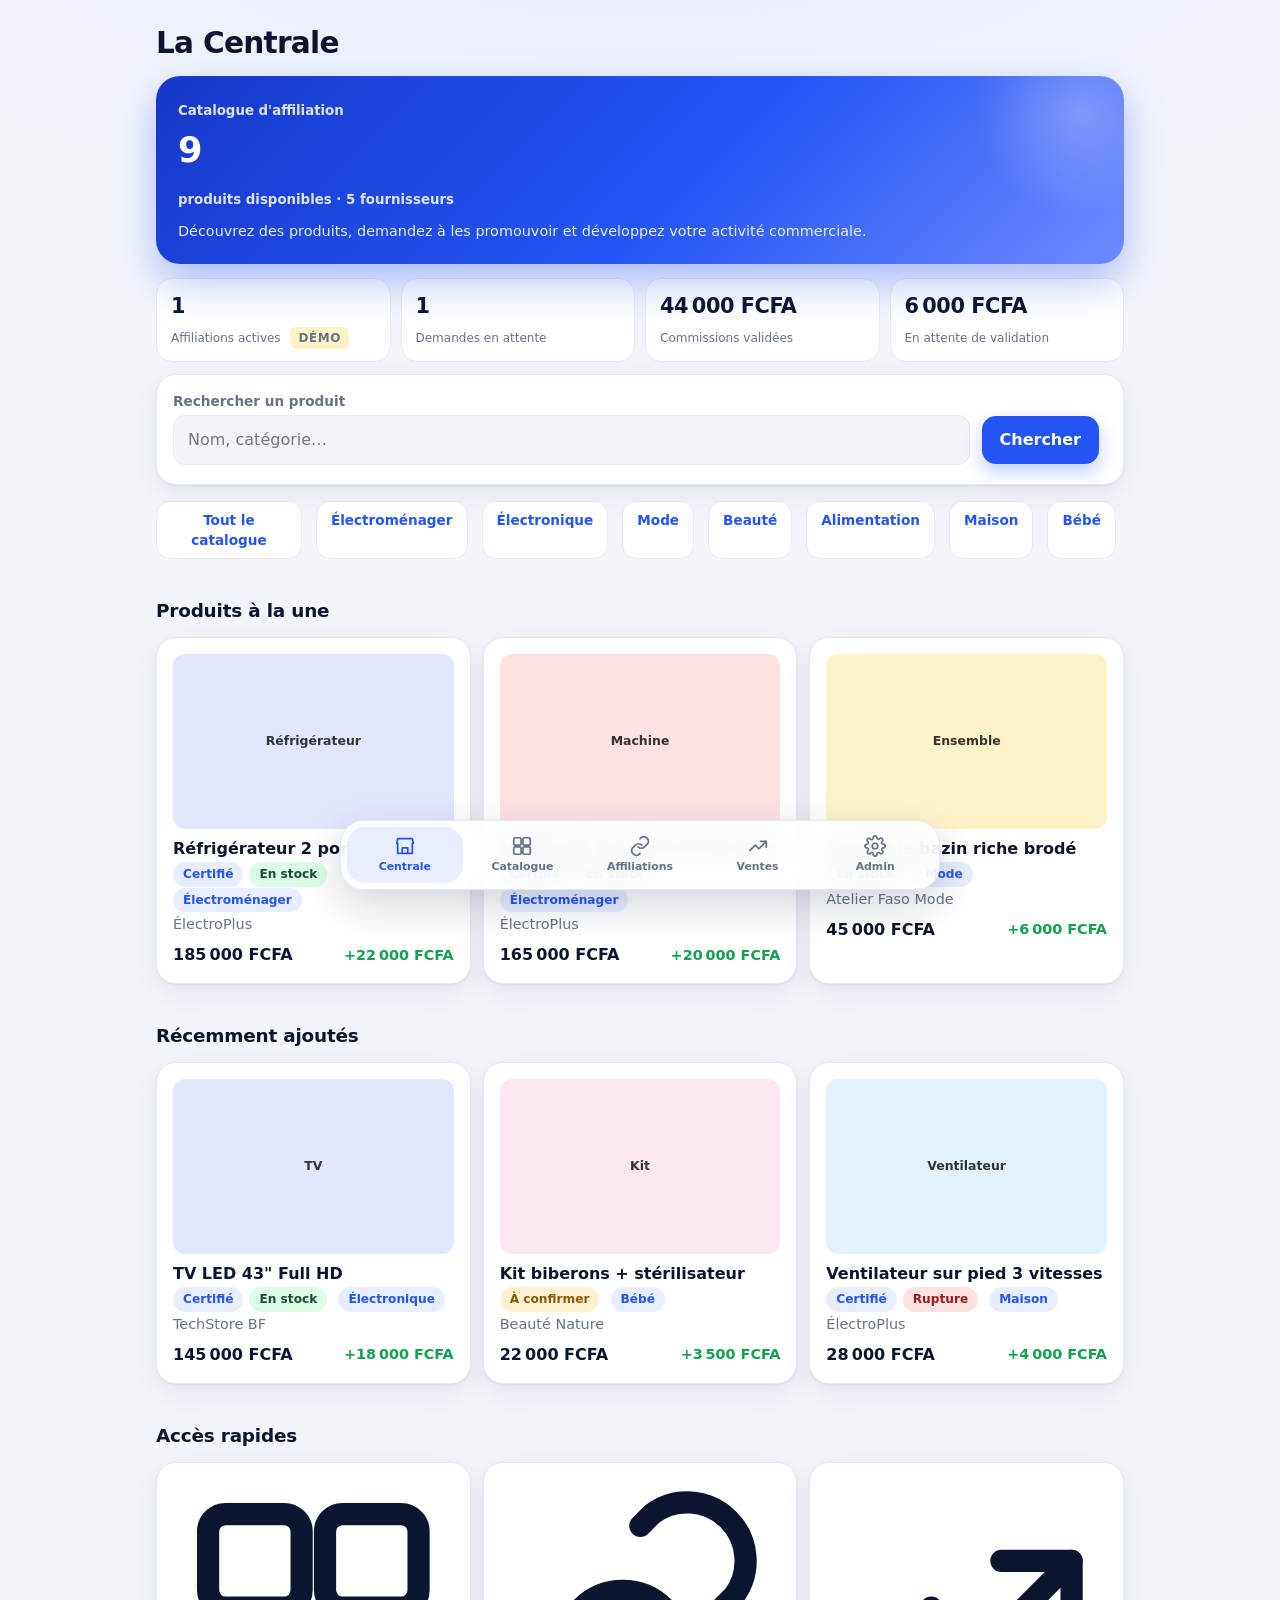
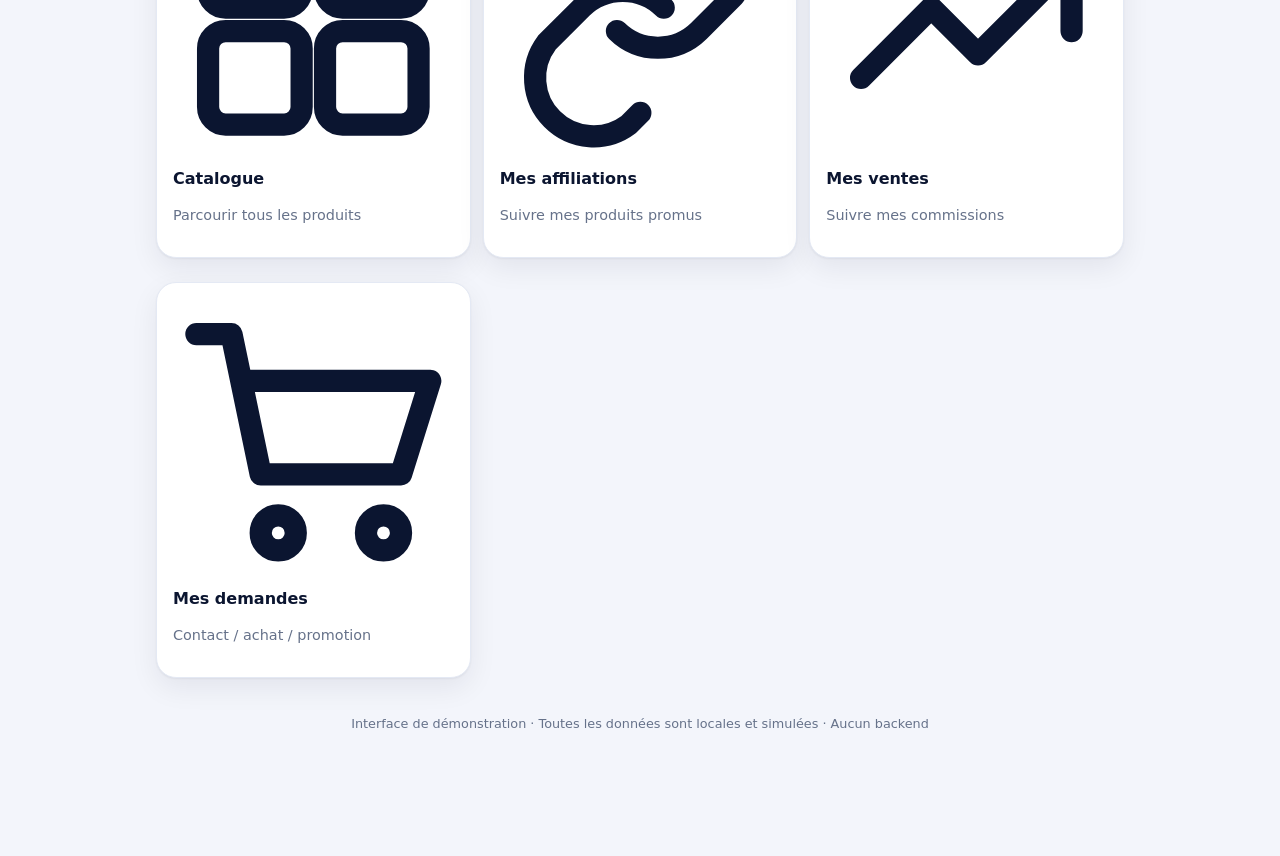
==== commit 452dbe33: "Update index (4).html" ====
--- a/index (4).html
+++ b/index (4).html
@@ -3,728 +3,1007 @@
 <head>
 <meta charset="utf-8">
 <meta name="viewport" content="width=device-width,initial-scale=1,viewport-fit=cover">
-<meta name="theme-color" content="#1553B6">
-<title>DropAffy</title>
+<meta name="theme-color" content="#2455F4">
+<title>La Centrale — Démo DropAffy</title>
 <link rel="preconnect" href="https://fonts.googleapis.com">
 <link href="https://fonts.googleapis.com/css2?family=Plus+Jakarta+Sans:wght@400;600;800&display=swap" rel="stylesheet">
 <style>
-:root{color-scheme:light dark;--bg:#F3F5FB;--surface:#fff;--ink:#0B1530;--mut:#66728A;--line:#E4E9F4;--brand:#2455F4;--brand2:#5B7CFF;--tint:#E8EEFF;--sun:#FFB020;--bad:#D92D3A;--g:var(--brand);--sh:0 1px 2px rgba(11,21,48,.05),0 10px 28px rgba(11,21,48,.07)}
+:root{
+  color-scheme:light dark;
+  --bg:#F3F5FB; --surface:#fff; --ink:#0B1530; --mut:#66728A; --line:#E4E9F4;
+  --brand:#2455F4; --brand2:#5B7CFF; --tint:#E8EEFF; --sun:#FFB020;
+  --ok:#12A150; --bad:#D92D3A; --warn:#8A5A00;
+  --sh:0 1px 2px rgba(11,21,48,.05),0 10px 28px rgba(11,21,48,.07);
+}
 @media(prefers-color-scheme:dark){:root{--bg:#0A0F1F;--surface:#121A33;--ink:#EEF2FF;--mut:#97A3C2;--line:#1F2A4A;--tint:#1A2650;--brand:#5B7CFF;--sh:0 1px 2px rgba(0,0,0,.4)}}
 *{box-sizing:border-box}
-body{margin:0;color:var(--ink);font:16px/1.5 'Plus Jakarta Sans',system-ui,sans-serif;padding-bottom:112px;background:radial-gradient(900px 380px at 50% -140px,#cfdcff55,transparent),var(--bg);-webkit-font-smoothing:antialiased}
-main{max-width:600px;margin:0 auto;padding:20px 16px}
-h1{font-size:1.75rem;letter-spacing:-.025em;margin:6px 0 16px;font-weight:800;line-height:1.15}
-h2{font-size:1.05rem;margin:26px 0 10px;font-weight:800;letter-spacing:-.01em}
-a{color:var(--brand)}
-.hello{margin:4px 0 12px;font-size:1.1rem;font-weight:700;color:var(--mut)}
-.card{background:var(--surface);border:1px solid var(--line);border-radius:20px;padding:16px;margin:0 0 12px;display:block;color:inherit;text-decoration:none;box-shadow:var(--sh);transition:transform .15s,box-shadow .15s}
+body{margin:0;color:var(--ink);font:16px/1.5 'Plus Jakarta Sans',system-ui,sans-serif;background:radial-gradient(900px 380px at 50% -140px,#cfdcff55,transparent),var(--bg);-webkit-font-smoothing:antialiased;padding-bottom:90px}
+a{color:var(--brand);text-decoration:none}
+button{font:inherit;cursor:pointer}
+[hidden]{display:none!important}
+main{max-width:1000px;margin:0 auto;padding:20px 16px}
+h1{font-size:1.85rem;letter-spacing:-.025em;margin:6px 0 16px;font-weight:800;line-height:1.15}
+h2{font-size:1.15rem;margin:26px 0 12px;font-weight:800;letter-spacing:-.01em}
+h3{font-size:.95rem;margin:18px 0 8px;font-weight:800}
+.mut{color:var(--mut);font-size:.9rem}
+.card{background:var(--surface);border:1px solid var(--line);border-radius:20px;padding:16px;margin:0 0 12px;box-shadow:var(--sh)}
+a.card{display:block;color:inherit;text-decoration:none;transition:transform .12s}
 a.card:active{transform:scale(.985)}
-.hero{position:relative;overflow:hidden;border:0;border-radius:28px;padding:24px;color:#fff;background:linear-gradient(135deg,#1738C9,#2455F4 55%,#6D8BFF);box-shadow:0 18px 40px rgba(36,85,244,.35)}
+.row{display:flex;justify-content:space-between;gap:12px;align-items:center}
+.col{display:flex;flex-direction:column;gap:8px}
+.grid{display:grid;grid-template-columns:1fr 1fr;gap:12px}
+.grid3{display:grid;grid-template-columns:1fr;gap:12px;margin-bottom:12px}
+@media(min-width:700px){.grid3{grid-template-columns:repeat(3,1fr)}}
+@media(min-width:900px){.grid{grid-template-columns:repeat(3,1fr)}}
+.tag{display:inline-block;font-size:.76rem;font-weight:700;padding:3px 10px;border-radius:99px;background:var(--tint);color:var(--brand);margin-right:6px}
+.tag.s{background:#FFF1D1;color:var(--warn)}
+.tag.ok{background:#DCFCE7;color:#14532D}
+.tag.bad{background:#FEE2E2;color:#991B1B}
+.btn{font:inherit;font-weight:700;background:var(--brand);color:#fff;border:0;border-radius:14px;padding:12px 18px;margin:4px 8px 4px 0;display:inline-block;text-decoration:none;text-align:center;box-shadow:0 8px 18px rgba(36,85,244,.28)}
+.btn.alt{background:var(--surface);color:var(--brand);border:1.5px solid var(--line);box-shadow:none}
+.btn.bad{background:var(--bad);box-shadow:none}
+.btn.ok{background:var(--ok);box-shadow:none}
+.btn.full{display:block;width:100%;margin:6px 0}
+.btn.sm{padding:8px 14px;font-size:.85rem}
+.btn:disabled{opacity:.55;cursor:not-allowed}
+input,textarea,select{font:inherit;width:100%;padding:12px 14px;border:1.5px solid var(--line);border-radius:12px;background:var(--bg);color:var(--ink);margin:6px 0 12px}
+input:focus,textarea:focus,select:focus{outline:none;border-color:var(--brand);box-shadow:0 0 0 4px #2455F428}
+label{display:block;font-weight:600;font-size:.85rem;color:var(--mut)}
+.hero{position:relative;overflow:hidden;border:0;border-radius:24px;padding:22px;color:#fff;background:linear-gradient(135deg,#1738C9,#2455F4 55%,#6D8BFF);box-shadow:0 18px 40px rgba(36,85,244,.35);margin-bottom:14px}
 .hero::after{content:"";position:absolute;right:-60px;top:-70px;width:210px;height:210px;border-radius:50%;background:radial-gradient(circle,#ffffff40,transparent 70%)}
-.hero small{opacity:.85;font-weight:600}.hero b{display:block;font-size:2.5rem;font-weight:800;letter-spacing:-.03em;margin:2px 0 12px;font-variant-numeric:tabular-nums}
-.pill{background:#ffffff2e;color:#fff;text-decoration:none;font-weight:700;font-size:.85rem;padding:7px 14px;border-radius:99px;backdrop-filter:blur(6px)}
-.grid{display:grid;grid-template-columns:1fr 1fr;gap:12px}.grid .card{margin:0}
-.stat b{display:block;font-size:1.7rem;font-weight:800;letter-spacing:-.02em}
-.mut{color:var(--mut);font-size:.9rem}
-label{display:block;font-weight:600;font-size:.85rem;color:var(--mut)}
-input,textarea,select{font:inherit;width:100%;padding:14px;border:1.5px solid var(--line);border-radius:14px;background:var(--bg);color:var(--ink);margin:6px 0 14px}
-input:focus,textarea:focus,select:focus{outline:none;border-color:var(--brand);box-shadow:0 0 0 4px #2455F428}
-button,.btn{font:inherit;font-weight:700;background:var(--brand);color:#fff;border:0;border-radius:14px;padding:12px 18px;margin:4px 8px 4px 0;cursor:pointer;display:inline-block;text-decoration:none;box-shadow:0 8px 18px rgba(36,85,244,.28);text-align:center}
-button.full,.btn.full{display:block;width:100%;margin:6px 0}
-button.alt{background:var(--surface);color:var(--brand);border:1.5px solid var(--line);box-shadow:none}
-button.bad{background:var(--bad);box-shadow:none}
-button:disabled{opacity:.55}
-:focus-visible{outline:3px solid var(--sun);outline-offset:2px}
-.tag{display:inline-block;font-size:.76rem;font-weight:700;padding:3px 10px;border-radius:99px;background:var(--tint);color:var(--brand);margin-right:6px}
-.tag.s{background:#FFF1D1;color:#8A5A00}
-.row{display:flex;justify-content:space-between;gap:12px;align-items:center}
-.unread{border-left:4px solid var(--sun)}
-.ico{width:44px;height:44px;border-radius:14px;background:var(--tint);color:var(--brand);display:grid;place-items:center;margin-bottom:10px}
-.ico svg,nav svg{width:22px;height:22px;fill:none;stroke:currentColor;stroke-width:1.9;stroke-linecap:round;stroke-linejoin:round}
-.tile p{margin:4px 0 0}
-nav{position:fixed;left:12px;right:12px;bottom:calc(12px + env(safe-area-inset-bottom));max-width:520px;margin:0 auto;display:flex;gap:2px;padding:6px;border-radius:26px;background:color-mix(in srgb,var(--surface) 82%,transparent);backdrop-filter:blur(18px);border:1px solid var(--line);box-shadow:0 14px 40px rgba(11,21,48,.18)}
-nav a{flex:1;display:flex;flex-direction:column;align-items:center;gap:2px;padding:8px 2px;border-radius:20px;color:var(--mut);text-decoration:none;font-size:.7rem;font-weight:700}
+.hero small{opacity:.85;font-weight:600}.hero b{display:block;font-size:2.2rem;font-weight:800;letter-spacing:-.03em;margin:2px 0 10px;font-variant-numeric:tabular-nums}
+.stat{text-align:left}
+.stat b{display:block;font-size:1.5rem;font-weight:800;letter-spacing:-.02em;margin-bottom:2px}
+.stat span{font-size:.8rem;color:var(--mut)}
+.chips{display:flex;overflow-x:auto;gap:6px;padding-bottom:8px;margin-bottom:8px;scrollbar-width:none}
+.chips::-webkit-scrollbar{display:none}
+.chips button{white-space:nowrap;flex-shrink:0}
+.thumb{width:100%;aspect-ratio:16/10;background:var(--tint);border-radius:12px;display:grid;place-items:center;color:var(--mut);font-size:.78rem;margin-bottom:8px;overflow:hidden;position:relative}
+.thumb img{width:100%;height:100%;object-fit:cover}
+.thumb .ph{font-weight:600}
+.gallery{display:flex;gap:8px;overflow-x:auto;padding-bottom:6px;margin-bottom:10px}
+.gallery div{flex:0 0 96px;aspect-ratio:1;background:var(--tint);border-radius:12px;overflow:hidden;display:grid;place-items:center;font-size:.7rem;color:var(--mut)}
+.gallery div img{width:100%;height:100%;object-fit:cover;display:block}
+.dot{width:8px;height:8px;border-radius:50%;background:var(--brand);display:inline-block;margin-right:6px}
+nav{position:fixed;left:10px;right:10px;bottom:calc(10px + env(safe-area-inset-bottom));max-width:600px;margin:0 auto;display:flex;gap:2px;padding:6px;border-radius:24px;background:rgba(255,255,255,.85);backdrop-filter:blur(18px);border:1px solid var(--line);box-shadow:0 14px 40px rgba(11,21,48,.18);z-index:20}
+@media(prefers-color-scheme:dark){nav{background:rgba(18,26,51,.85)}}
+nav a{flex:1;display:flex;flex-direction:column;align-items:center;gap:2px;padding:8px 2px;border-radius:18px;color:var(--mut);font-size:.68rem;font-weight:700}
 nav a.on{background:var(--tint);color:var(--brand)}
-#toast{position:fixed;top:14px;left:50%;transform:translateX(-50%);background:var(--ink);color:var(--bg);padding:12px 18px;border-radius:16px;z-index:9;max-width:92%;display:none;font-weight:600;box-shadow:var(--sh)}
-.auth{padding-top:8vh;text-align:center}.auth form{text-align:left}
-.logo{width:68px;height:68px;border-radius:22px;margin:0 auto 14px;display:grid;place-items:center;color:#fff;font-size:2rem;font-weight:800;background:linear-gradient(135deg,#1738C9,#6D8BFF);box-shadow:0 14px 30px rgba(36,85,244,.4)}
-[hidden]{display:none!important}
-@media(min-width:900px){main{max-width:720px}}
-@media(prefers-reduced-motion:reduce){*{transition:none!important}}
-.btn.alt{background:var(--surface);color:var(--brand);border:1.5px solid var(--line);box-shadow:none}
-.chips{display:flex;overflow-x:auto;padding-bottom:6px;margin-bottom:8px}.chips .btn{white-space:nowrap}
-.action{display:flex;align-items:center;gap:10px;padding:14px;border-radius:16px;background:var(--surface);border:1px solid var(--line);color:inherit;text-decoration:none;font-weight:600;font-size:.88rem}
-.action .ico{margin:0;width:36px;height:36px;flex:none}
-.bars{display:flex;gap:10px;align-items:flex-end;height:150px;margin:16px 0}.bar{flex:1;display:flex;flex-direction:column;align-items:center;gap:6px;height:100%}
-.col{flex:1;width:100%;display:flex;align-items:flex-end;gap:3px}.col i{flex:1;border-radius:6px 6px 0 0;min-height:2px}
-.bg{background:var(--brand)}.bs{background:var(--sun)}.bar span{font-size:.75rem;color:var(--mut)}
-.dot{display:inline-block;width:10px;height:10px;border-radius:3px;margin:0 6px 0 10px}
-nav a.x{display:none}
-@media(min-width:900px){
- body{padding-bottom:24px;padding-left:272px}
- nav{left:16px;right:auto;top:16px;bottom:auto;width:238px;max-width:none;margin:0;flex-direction:column;padding:10px;border-radius:24px}
- nav a{flex-direction:row;gap:12px;padding:12px 14px;font-size:.95rem}
- nav a.x{display:flex}
- main{max-width:860px}
-}
-.sub{font-size:.78rem;font-weight:800;color:var(--mut);text-transform:uppercase;letter-spacing:.05em;margin:18px 0 8px}
-.grid3{display:grid;grid-template-columns:1fr;gap:12px;margin-bottom:12px}.grid3 .card{margin:0}
-@media(min-width:700px){.grid3{grid-template-columns:repeat(3,1fr)}}
-.dim{border-top:4px solid var(--brand)}.dim.r{border-top-color:var(--sun)}.dim.g{border-top-color:#12A150}
-.dim p{margin:6px 0 0}
-
+nav svg{width:22px;height:22px;fill:none;stroke:currentColor;stroke-width:1.9;stroke-linecap:round;stroke-linejoin:round}
+#toast{position:fixed;top:14px;left:50%;transform:translateX(-50%);background:var(--ink);color:var(--bg);padding:12px 18px;border-radius:14px;z-index:30;max-width:92%;font-weight:600;box-shadow:var(--sh);opacity:0;pointer-events:none;transition:opacity .2s}
+#toast.show{opacity:1}
+.modal-bg{position:fixed;inset:0;background:rgba(11,21,48,.45);display:grid;place-items:center;padding:16px;z-index:25}
+.modal{background:var(--surface);border-radius:22px;max-width:520px;width:100%;padding:22px;box-shadow:0 20px 60px rgba(11,21,48,.3);max-height:88vh;overflow-y:auto}
+.modal h2{margin:0 0 8px}
+.kpi-row{display:grid;grid-template-columns:repeat(2,1fr);gap:10px;margin-bottom:12px}
+@media(min-width:700px){.kpi-row{grid-template-columns:repeat(4,1fr)}}
+.kpi{background:var(--surface);border:1px solid var(--line);border-radius:16px;padding:12px 14px}
+.kpi b{display:block;font-size:1.3rem;font-weight:800;letter-spacing:-.02em;margin-bottom:2px}
+.kpi span{font-size:.75rem;color:var(--mut)}
+.empty{text-align:center;padding:36px 16px;color:var(--mut)}
+.empty svg{width:54px;height:54px;fill:none;stroke:currentColor;stroke-width:1.4;margin-bottom:10px;opacity:.5}
+.tabs{display:flex;gap:4px;overflow-x:auto;margin-bottom:14px;scrollbar-width:none}
+.tabs::-webkit-scrollbar{display:none}
+.tabs a{padding:9px 14px;border-radius:12px;color:var(--mut);font-weight:700;font-size:.85rem;white-space:nowrap;background:transparent}
+.tabs a.on{background:var(--tint);color:var(--brand)}
+.demo-badge{display:inline-block;font-size:.68rem;font-weight:800;background:#FEF3C7;color:#92400E;padding:2px 8px;border-radius:6px;margin-left:6px;text-transform:uppercase;letter-spacing:.05em;vertical-align:middle}
+.quota-bar{height:14px;background:var(--tint);border-radius:8px;overflow:hidden;margin:8px 0}
+.quota-bar i{display:block;height:100%;background:linear-gradient(90deg,var(--brand),var(--brand2));transition:width .4s}
+.supplier-avatar{width:40px;height:40px;border-radius:12px;background:var(--tint);color:var(--brand);display:grid;place-items:center;font-weight:800;flex-shrink:0}
+.stars{color:var(--sun);letter-spacing:1px;font-size:.85rem}
+.hr{height:1px;background:var(--line);margin:16px 0;border:0}
+.list-item{display:flex;align-items:center;gap:12px;padding:12px 0;border-bottom:1px solid var(--line)}
+.list-item:last-child{border-bottom:0}
+.list-item .body{flex:1;min-width:0}
+.list-item .body b{display:block;overflow:hidden;text-overflow:ellipsis;white-space:nowrap}
+.list-item .body span{font-size:.78rem;color:var(--mut)}
 </style>
 </head>
 <body>
-<div id="toast" role="status"></div>
+
+<div id="toast" role="status" aria-live="polite"></div>
 <main id="app"></main>
-<nav id="nav" aria-label="Navigation principale" hidden></nav>
-<script type="module">
-import {createClient} from 'https://cdn.jsdelivr.net/npm/@supabase/supabase-js@2.45.4/+esm';
-// ===== src/config.js =====
-// Clé PUBLIQUE uniquement. Jamais de clé service_role dans le navigateur.
-const SUPABASE_URL = 'https://gawppzkswaszrqbsazby.supabase.co';
-const SUPABASE_KEY = 'sb_publishable_IPsMYGWKaOGMxLO6I6z_Ng_KqOEOBxj';
-
-// ===== src/constants.js =====
-// Modules : seul le statut 'ready' ouvre un écran réel. Rien n'est simulé.
-const MODULES = [
-  {id:'community', name:'Communauté', icon:'community', desc:'Offres, recherches et mises en relation', status:'ready'},
-  {id:'centrale', name:'La Centrale', icon:'store', desc:'Catalogue de produits, revente et commissions', status:'ready'},
-  {id:'immobilier', name:'Immobilier', icon:'building', desc:'Terrains, parcelles et logements', status:'ready'},
-  {id:'transport', name:'Transport', icon:'truck', desc:'Transport, livraison et déménagement', status:'ready'},
-  {id:'dropads', name:'DropAds', icon:'megaphone', desc:'Gagnez de l’argent en partageant des offres ou des services', status:'soon'},
+<nav id="nav" aria-label="Navigation principale"></nav>
+
+<!-- ===================================================================== -->
+<!-- DONNÉES DE DÉMONSTRATION (100% locales, aucune requête réseau)       -->
+<!-- ===================================================================== -->
+<script>
+// ===== DATA =====
+const DATA = {
+  categories: ['Électroménager','Électronique','Mode','Beauté','Alimentation','Maison','Bébé'],
+  products: [
+    {id:'p1', title:'Réfrigérateur 2 portes 300L', category:'Électroménager', price:185000, commission:22000, availability:'in_stock',
+     supplier_id:'s1', description:'Réfrigérateur combiné 2 portes, classe A+, faible consommation. Garantie 12 mois. Livraison Ouagadougou sous 48h.',
+     delivery:'Livraison Ouaga 48h · Bobo 5 jours · Retrait possible', promo:'Commission versée après validation de la vente. Délai 7 jours.',
+     images:['#e0e7ff','#dbeafe','#ede9fe'], imagesCount:3},
+    {id:'p2', title:'Smartphone 128 Go double SIM', category:'Électronique', price:125000, commission:15000, availability:'limited',
+     supplier_id:'s2', description:'Smartphone 4G, écran 6.5", batterie 5000 mAh. Neuf, scellé, garantie 6 mois.',
+     delivery:'Livraison nationale 3 jours', promo:'Commission versée sous 5 jours après livraison.',
+     images:['#dcfce7','#d1fae5'], imagesCount:2},
+    {id:'p3', title:'Machine à laver semi-auto 8kg', category:'Électroménager', price:165000, commission:20000, availability:'in_stock',
+     supplier_id:'s1', description:'Machine à laver semi-automatique, capacité 8 kg, double bac.',
+     delivery:'Livraison Ouaga 48h', promo:'Commission versée après validation.',
+     images:['#fee2e2'], imagesCount:1},
+    {id:'p4', title:'Ensemble bazin riche brodé', category:'Mode', price:45000, commission:6000, availability:'in_stock',
+     supplier_id:'s3', description:'Ensemble homme/femme en bazin riche, broderie soignée. Tailles S à XXL.',
+     delivery:'Expédition 5 jours', promo:'Commission versée sous 5 jours.',
+     images:['#fef3c7','#fde68a'], imagesCount:2},
+    {id:'p5', title:'Kit soins visage bio (4 pièces)', category:'Beauté', price:18000, commission:3000, availability:'in_stock',
+     supplier_id:'s4', description:'Savon noir, sérum, crème hydratante, huile de coco. 100% naturel.',
+     delivery:'Envoi 3 jours', promo:'Commission versée sous 7 jours.',
+     images:['#f0fdf4'], imagesCount:1},
+    {id:'p6', title:'Sac de riz parfumé 25 kg', category:'Alimentation', price:17500, commission:1500, availability:'in_stock',
+     supplier_id:'s5', description:'Riz parfumé premium 25 kg. Livraison rapide.',
+     delivery:'Livraison locale 24h', promo:'Commission versée sous 3 jours.',
+     images:['#fef9c3'], imagesCount:1},
+    {id:'p7', title:'Ventilateur sur pied 3 vitesses', category:'Maison', price:28000, commission:4000, availability:'out_of_stock',
+     supplier_id:'s1', description:'Ventilateur sur pied, 3 vitesses, télécommande.',
+     delivery:'Livraison Ouaga 48h', promo:'Commission versée après validation.',
+     images:['#e0f2fe'], imagesCount:1},
+    {id:'p8', title:'Kit biberons + stérilisateur', category:'Bébé', price:22000, commission:3500, availability:'unconfirmed',
+     supplier_id:'s4', description:'Kit complet biberons + stérilisateur vapeur.',
+     delivery:'Envoi 5 jours', promo:'Commission versée sous 7 jours.',
+     images:['#fce7f3'], imagesCount:1},
+    {id:'p9', title:'TV LED 43" Full HD', category:'Électronique', price:145000, commission:18000, availability:'in_stock',
+     supplier_id:'s2', description:'TV LED 43 pouces Full HD, HDMI x2, USB x2.',
+     delivery:'Livraison Ouaga 48h', promo:'Commission versée sous 5 jours.',
+     images:['#e0e7ff'], imagesCount:1}
+  ],
+  suppliers: [
+    {id:'s1', name:'ÉlectroPlus', category:'Électroménager', city:'Ouagadougou', certified:true, phone:'+226 70 11 22 33', products:['p1','p3','p7']},
+    {id:'s2', name:'TechStore BF', category:'Électronique', city:'Ouagadougou', certified:true, phone:'+226 76 44 55 66', products:['p2','p9']},
+    {id:'s3', name:'Atelier Faso Mode', category:'Mode', city:'Bobo-Dioulasso', certified:false, phone:'+226 78 77 88 99', products:['p4']},
+    {id:'s4', name:'Beauté Nature', category:'Beauté', city:'Ouagadougou', certified:false, phone:'+226 71 22 33 44', products:['p5','p8']},
+    {id:'s5', name:'Faso Riz', category:'Alimentation', city:'Koudougou', certified:true, phone:'+226 70 99 88 77', products:['p6']}
+  ],
+  // Demandes simulées (persistées en localStorage pendant la session)
+  initialLeads: [
+    {id:'l1', kind:'promote', product_id:'p1', status:'validated', created_at: Date.now()-86400000*5, note:null},
+    {id:'l2', kind:'promote', product_id:'p4', status:'new', created_at: Date.now()-86400000*1, note:null},
+    {id:'l3', kind:'promote', product_id:'p2', status:'refused', created_at: Date.now()-86400000*3, note:'Le membre n’a pas encore d’expérience sur ce type de produit.'},
+    {id:'l4', kind:'buy',     product_id:'p6', status:'validated', created_at: Date.now()-86400000*2, note:null}
+  ],
+  // Ventes simulées (pour l'espace affilié)
+  sales: [
+    {id:'v1', product_id:'p1', amount:185000, commission:22000, status:'paid', date: Date.now()-86400000*7},
+    {id:'v2', product_id:'p1', amount:185000, commission:22000, status:'validated', date: Date.now()-86400000*3},
+    {id:'v3', product_id:'p4', amount:45000, commission:6000, status:'pending', date: Date.now()-86400000*1}
+  ],
+  // Demandes reçues sur "mes" produits (démo)
+  incoming: [
+    {id:'i1', kind:'contact', product_id:'p1', user:'Aminata T.', status:'new', date: Date.now()-86400000*1, message:'Bonjour, je souhaite des infos sur le réfrigérateur.'},
+    {id:'i2', kind:'buy',     product_id:'p1', user:'Salif K.',  status:'new', date: Date.now()-86400000*2, message:'Je veux acheter, livraison à Ouaga.'},
+    {id:'i3', kind:'promote', product_id:'p3', user:'Fatou O.',  status:'validated', date: Date.now()-86400000*4, message:'Je peux le vendre dans ma boutique.'}
+  ],
+  // Quotas par fournisseur (démo)
+  quotas: {
+    s1:{used:22, paid:1, next_needs_pay:true},   // a consommé 22 : il paie pour la tranche 31-40
+    s2:{used:15, paid:0, next_needs_pay:false},
+    s3:{used:5,  paid:0, next_needs_pay:false},
+    s4:{used:0,  paid:0, next_needs_pay:false},
+    s5:{used:30, paid:2, next_needs_pay:true}
+  }
+};
+
+// ===== STATE =====
+const S = {
+  me: { name:'Abdoulaye', affiliations_active: 1 },
+  route: location.hash || '#/centrale',
+  leads: [],           // initialisé depuis DATA.initialLeads
+  // filtres catalogue
+  q:'', cat:'', sort:'new', limit:6,
+  modal:null
+};
+function loadLeads(){
+  try{
+    const s = localStorage.getItem('centrale_leads');
+    if (s) return JSON.parse(s);
+  }catch(_){}
+  return DATA.initialLeads.map(x=>({...x}));
+}
+function saveLeads(){
+  try{ localStorage.setItem('centrale_leads', JSON.stringify(S.leads)); }catch(_){}
+}
+S.leads = loadLeads();
+function pushLead(lead){
+  lead.id = 'l' + Date.now();
+  lead.created_at = Date.now();
+  lead.status = 'new';
+  lead.note = null;
+  S.leads.push(lead);
+  saveLeads();
+}
+
+// ===== UTILS =====
+const fcfa = n => new Intl.NumberFormat('fr-FR').format(n||0) + ' FCFA';
+const dt = d => new Date(d).toLocaleDateString('fr-FR',{day:'2-digit',month:'short',year:'numeric'});
+const esc = s => String(s ?? '').replace(/[&<>"']/g, c => ({'&':'&amp;','<':'&lt;','>':'&gt;','"':'&quot;',"'":'&#39;'}[c]));
+function toast(msg){
+  const t = document.getElementById('toast');
+  t.textContent = msg; t.classList.add('show');
+  clearTimeout(t._h); t._h = setTimeout(()=>t.classList.remove('show'), 3000);
+}
+function openModal(html){
+  closeModal();
+  const bg = document.createElement('div');
+  bg.className = 'modal-bg'; bg.id = 'modal-bg';
+  bg.innerHTML = `<div class="modal" role="dialog" aria-modal="true">${html}</div>`;
+  bg.addEventListener('click', e => { if(e.target === bg) closeModal(); });
+  document.body.appendChild(bg);
+  // Focus trap simple
+  const m = bg.querySelector('.modal');
+  const f = m.querySelector('input,textarea,select,button,a');
+  if (f) setTimeout(()=>f.focus(), 30);
+}
+function closeModal(){
+  const bg = document.getElementById('modal-bg');
+  if (bg) bg.remove();
+}
+function getProduct(id){ return DATA.products.find(p=>p.id===id); }
+function getSupplier(id){ return DATA.suppliers.find(s=>s.id===id); }
+function leadsFor(productId){
+  return S.leads.filter(l => l.product_id === productId);
+}
+function affilStatus(){
+  // retourne {active, pending, refused} pour ce membre
+  const mine = S.leads.filter(l=>l.kind==='promote');
+  return {
+    active: mine.filter(l=>l.status==='validated').length,
+    pending: mine.filter(l=>l.status==='new').length,
+    refused: mine.filter(l=>l.status==='refused').length
+  };
+}
+
+// ===== ICONS =====
+const ICON = {
+  home:'<path d="M3 11l9-8 9 8"/><path d="M5 10v10h14V10"/>',
+  store:'<path d="M3 9l1-5h16l1 5"/><path d="M4 9v11h16V9"/><path d="M9 20v-6h6v6"/>',
+  user:'<circle cx="12" cy="8" r="4"/><path d="M4 21a8 8 0 0 1 16 0"/>',
+  search:'<circle cx="11" cy="11" r="7"/><path d="M21 21l-5-5"/>',
+  grid:'<rect x="3" y="3" width="8" height="8" rx="1.5"/><rect x="13" y="3" width="8" height="8" rx="1.5"/><rect x="3" y="13" width="8" height="8" rx="1.5"/><rect x="13" y="13" width="8" height="8" rx="1.5"/>',
+  cart:'<circle cx="9" cy="20" r="1.5"/><circle cx="18" cy="20" r="1.5"/><path d="M2 3h3l2.5 12h12L22 7H6"/>',
+  link:'<path d="M10 13a5 5 0 0 0 7 0l3-3a5 5 0 0 0-7-7l-1 1"/><path d="M14 11a5 5 0 0 0-7 0l-3 3a5 5 0 0 0 7 7l1-1"/>',
+  chart:'<path d="M3 17l6-6 4 4 8-8"/><path d="M15 7h6v6"/>',
+  cog:'<circle cx="12" cy="12" r="3"/><path d="M19.4 15a1.7 1.7 0 0 0 .3 1.8l.1.1a2 2 0 1 1-2.8 2.8l-.1-.1a1.7 1.7 0 0 0-1.8-.3 1.7 1.7 0 0 0-1 1.5V21a2 2 0 1 1-4 0v-.1a1.7 1.7 0 0 0-1-1.5 1.7 1.7 0 0 0-1.8.3l-.1.1a2 2 0 1 1-2.8-2.8l.1-.1a1.7 1.7 0 0 0 .3-1.8 1.7 1.7 0 0 0-1.5-1H3a2 2 0 1 1 0-4h.1a1.7 1.7 0 0 0 1.5-1 1.7 1.7 0 0 0-.3-1.8l-.1-.1a2 2 0 1 1 2.8-2.8l.1.1a1.7 1.7 0 0 0 1.8.3H9a1.7 1.7 0 0 0 1-1.5V3a2 2 0 1 1 4 0v.1a1.7 1.7 0 0 0 1 1.5 1.7 1.7 0 0 0 1.8-.3l.1-.1a2 2 0 1 1 2.8 2.8l-.1.1a1.7 1.7 0 0 0-.3 1.8V9a1.7 1.7 0 0 0 1.5 1H21a2 2 0 1 1 0 4h-.1a1.7 1.7 0 0 0-1.5 1z"/>',
+  check:'<polyline points="20 6 9 17 4 12"/>',
+  x:'<line x1="18" y1="6" x2="6" y2="18"/><line x1="6" y1="6" x2="18" y2="18"/>',
+  arrow:'<line x1="5" y1="12" x2="19" y2="12"/><polyline points="12 5 19 12 12 19"/>',
+  back:'<line x1="19" y1="12" x2="5" y2="12"/><polyline points="12 19 5 12 12 5"/>',
+  plus:'<circle cx="12" cy="12" r="9"/><path d="M12 8v8M8 12h8"/>',
+  bell:'<path d="M18 8a6 6 0 0 0-12 0c0 7-3 9-3 9h18s-3-2-3-9"/><path d="M13.7 21a2 2 0 0 1-3.4 0"/>',
+  star:'<polygon points="12 2 15 9 22 9.3 17 14 18.5 21 12 17 5.5 21 7 14 2 9.3 9 9"/>',
+  image:'<rect x="3" y="3" width="18" height="18" rx="2"/><circle cx="8.5" cy="8.5" r="1.5"/><polyline points="21 15 16 10 5 21"/>'
+};
+const icon = n => `<svg viewBox="0 0 24 24" fill="none" stroke="currentColor" stroke-width="1.9" stroke-linecap="round" stroke-linejoin="round" aria-hidden="true">${ICON[n]||''}</svg>`;
+
+// ===== LAYOUT =====
+const NAV = [
+  ['#/centrale','Centrale','store'],
+  ['#/centrale/catalogue','Catalogue','grid'],
+  ['#/centrale/affiliation','Affiliations','link'],
+  ['#/centrale/ventes','Ventes','chart'],
+  ['#/centrale/admin','Admin','cog']
 ];
-const STATUS = {pending:'En attente', approved:'Publiée', rejected:'Refusée', expired:'Expirée', fulfilled:'Satisfaite'};
-
-// ===== src/contexts/state.js =====
-const state = {me:null, isAdmin:false, isAmbassador:false, feedTab:'offer'};
-
-// ===== src/utils/format.js =====
-const esc = s => String(s ?? '').replace(/[&<>"']/g, c => ({'&':'&amp;','<':'&lt;','>':'&gt;','"':'&quot;',"'":'&#39;'}[c]));
-const fcfa = n => new Intl.NumberFormat('fr-FR').format(n || 0) + ' FCFA';
-const dt = d => new Date(d).toLocaleString('fr-FR', {dateStyle:'short', timeStyle:'short'});
-const norm = p => { let d = String(p).replace(/\D/g, ''); if (d.length === 8) d = '226' + d; return d; };
-const mail = d => `p${d}@users.dropaffy.app`;
-
-// ===== src/components/ui.js =====
-const app = document.getElementById('app');
-const nav = document.getElementById('nav');
-function toast(m) {
-  const t = document.getElementById('toast'); t.textContent = m; t.style.display = 'block';
-  clearTimeout(t._h); t._h = setTimeout(() => t.style.display = 'none', 4500);
-}
-const loading = () => { app.innerHTML = '<p class="card mut" aria-busy="true">Chargement…</p>'; };
-const P = {
-  home:'<path d="M3 11l9-8 9 8"/><path d="M5 10v10h14V10"/>',
-  community:'<path d="M17 21v-2a4 4 0 0 0-4-4H7a4 4 0 0 0-4 4v2"/><circle cx="10" cy="7" r="4"/><path d="M21 21v-2a4 4 0 0 0-3-3.9"/><path d="M16 3.1a4 4 0 0 1 0 7.8"/>',
-  contacts:'<path d="M16 21v-2a4 4 0 0 0-4-4H6a4 4 0 0 0-4 4v2"/><circle cx="9" cy="7" r="4"/><path d="M16 11l2 2 4-4"/>',
-  activity:'<path d="M22 12h-4l-3 9L9 3l-3 9H2"/>',
-  profile:'<circle cx="12" cy="8" r="4"/><path d="M4 21a8 8 0 0 1 16 0"/>',
-  store:'<path d="M3 9l1-5h16l1 5"/><path d="M4 9v11h16V9"/><path d="M9 20v-6h6v6"/>',
-  building:'<rect x="4" y="3" width="16" height="18" rx="2"/><path d="M9 8h.01M15 8h.01M9 12h.01M15 12h.01M10 21v-4h4v4"/>',
-  truck:'<path d="M1 6h13v11H1z"/><path d="M14 10h4l3 3v4h-7"/><circle cx="6" cy="18" r="2"/><circle cx="17" cy="18" r="2"/>',
-  megaphone:'<path d="M3 11v2a1 1 0 0 0 1 1h3l8 4V6L7 10H4a1 1 0 0 0-1 1z"/><path d="M19 8a5 5 0 0 1 0 8"/>',
-  spark:'<path d="M12 3l2 5 5 2-5 2-2 5-2-5-5-2 5-2z"/>',
-  compass:'<circle cx="12" cy="12" r="9"/><path d="M15.5 8.5l-2 5-5 2 2-5z"/>',
-  briefcase:'<rect x="3" y="7" width="18" height="13" rx="2"/><path d="M9 7V5a2 2 0 0 1 2-2h2a2 2 0 0 1 2 2v2"/>',
-  wallet:'<path d="M3 7a2 2 0 0 1 2-2h13v4"/><path d="M3 7v11a2 2 0 0 0 2 2h14v-4"/><path d="M21 12h-4a2 2 0 0 0 0 4h4z"/>',
-  trend:'<path d="M3 17l6-6 4 4 8-8"/><path d="M15 7h6v6"/>',
-  bell:'<path d="M18 8a6 6 0 0 0-12 0c0 7-3 9-3 9h18s-3-2-3-9"/><path d="M13.7 21a2 2 0 0 1-3.4 0"/>',
-  plus:'<circle cx="12" cy="12" r="9"/><path d="M12 8v8M8 12h8"/>',
-  link:'<path d="M10 13a5 5 0 0 0 7 0l3-3a5 5 0 0 0-7-7l-1 1"/><path d="M14 11a5 5 0 0 0-7 0l-3 3a5 5 0 0 0 7 7l1-1"/>',
-  file:'<path d="M14 3H6a2 2 0 0 0-2 2v14a2 2 0 0 0 2 2h12a2 2 0 0 0 2-2V9z"/><path d="M14 3v6h6"/>',
-  out:'<path d="M7 17L17 7M8 7h9v9"/>'};
-const icon = n => `<svg viewBox="0 0 24 24" aria-hidden="true">${P[n] || ''}</svg>`;
-const TABS = [['#/','Accueil','home'],['#/opportunities','Opportunités','compass'],['#/activity','Activité','briefcase'],['#/wallet','Portefeuille','wallet'],
-  ['#/contacts','Relations','contacts',1],['#/evolution','Évolution','trend',1],['#/notifications','Notifications','bell',1],['#/profile','Profil','profile']];
-const ON = {
-  '#/': h => h === '#/' || h.startsWith('#/m/'),
-  '#/opportunities': h => /^#\/(opportunities|community|centrale|immobilier|transport|product|p\/|publish|seller)/.test(h),
-  '#/activity': h => h.startsWith('#/activity'), '#/wallet': h => h === '#/wallet', '#/contacts': h => h === '#/contacts',
-  '#/evolution': h => h === '#/evolution', '#/notifications': h => h === '#/notifications', '#/profile': h => /^#\/(profile|admin)/.test(h)};
-function setNav() {
-  const h = location.hash || '#/'; nav.hidden = false;
-  nav.innerHTML = TABS.map(([u, l, i, x]) => { const on = ON[u](h);
-    return `<a href="${u}" class="${on ? 'on' : ''} ${x ? 'x' : ''}" ${on ? 'aria-current="page"' : ''}>${icon(i)}${l}</a>`; }).join('');
-}
-// Anti double-soumission : un bouton cliqué est désactivé brièvement (paiement, demande, publication).
-document.addEventListener('click', e => {
-  const b = e.target.closest('button'); if (!b) return;
-  setTimeout(() => { b.disabled = true; }, 0); setTimeout(() => { b.disabled = false; }, 1500);
-});
-
-// ===== src/services/supabase.js =====
-const sb = createClient(SUPABASE_URL, SUPABASE_KEY);
-// Résout une requête Supabase ; affiche l'erreur serveur (déjà en français pour les règles métier) et la relance.
-async function q(p) {
-  let r; try { r = await p; } catch (e) { toast('Connexion instable. Réessayez.'); throw e; }
-  if (r.error) {
-    const e = r.error;
-    if (e.code === 'PGRST301' || /jwt/i.test(e.message)) { toast('Session expirée : reconnectez-vous.'); await sb.auth.signOut(); }
-    else toast(e.message);
-    throw e;
-  }
-  return r.data;
-}
-
-// ===== src/services/auth.js =====
-// L'état admin vient du serveur (is_admin), pas du navigateur.
-async function loadSession() {
-  const {data} = await sb.auth.getSession(); const user = data.session?.user || null; let admin = false, amb = false;
-  if (user) { const r = await sb.rpc('is_admin'); admin = r.data === true; const a = await sb.rpc('is_ambassador'); amb = a.data === true; }
-  return {user, admin, amb};
-}
-
-// ===== src/pages/auth.js =====
-function authView(onDone,mode='login'){
-  nav.hidden=true;const reg=mode==='register';
-  app.innerHTML=`<div class="auth"><div class="logo">D</div><h1>DropAffy</h1><p class="mut">Besoin ↔ Réseau ↔ Opportunité</p>
-  <form id="f" class="card">${reg?'<label>Nom complet<input id="n" required autocomplete="name"></label>':''}
-  <label>Numéro de téléphone<input id="p" type="tel" required autocomplete="tel" placeholder="70 12 34 56"></label>
-  <label>Mot de passe<input id="w" type="password" required minlength="8" autocomplete="${reg?'new-password':'current-password'}"></label>
-  ${reg?'<label>Numéro du parrain (facultatif)<input id="ref" type="tel" placeholder="Numéro de la personne qui vous a invité"></label>':''}
-  <button class="full">${reg?'Créer mon compte':'Se connecter'}</button></form>
-  <button class="alt full" id="sw">${reg?'J’ai déjà un compte':'Créer un compte'}</button></div>`;
-  document.getElementById('sw').onclick=()=>authView(onDone,reg?'login':'register');
-  document.getElementById('f').onsubmit=async e=>{e.preventDefault();
-    const d=norm(p.value),email=mail(d);
-    try{
-      if(reg){await q(sb.auth.signUp({email,password:w.value,options:{data:{full_name:n.value.trim(),phone:'+'+d}}}));const rf=document.getElementById('ref');if(rf&&rf.value.trim())await sb.rpc('set_referrer',{p_phone:rf.value})}
-      else await q(sb.auth.signInWithPassword({email,password:w.value}));
-      onDone();
-    }catch(_){}};
-}
-
-// ===== src/pages/home.js =====
-const by = rows => (rows || []).reduce((a, x) => (a[x.status] = (a[x.status] || 0) + 1, a), {});
-const total = c => Object.values(c).reduce((a, b) => a + b, 0);
-const statusText = c => [['approved', 'validée(s)'], ['pending', 'en attente'], ['rejected', 'refusée(s)'], ['expired', 'expirée(s)']].filter(([k]) => c[k]).map(([k, l]) => c[k] + ' ' + l).join(' · ') || 'Aucune';
-
-async function home() {
-  const me = state.me.id, now = new Date().toISOString();
-  const cnt = (t, f) => { const x = sb.from(t).select('*', {count:'exact', head:true}); return f ? f(x) : x; };
-  const pend = t => state.isAdmin ? cnt(t, x => x.eq('status', 'pending')) : {count:0};
-  const opp = (t, cols, owner) => sb.from(t).select(cols).eq('status', t === 'products' ? 'active' : 'approved').neq(owner, me).order('created_at', {ascending:false}).limit(3);
-  const live = t => t === 'products' ? opp(t, 'id,title,category,price,created_at', 'created_by') : opp(t, 'id,title,category,city,created_at,expires_at', 'user_id').gt('expires_at', now);
-  const mine = t => sb.from(t).select('status').eq('user_id', me).limit(300);
-  const [d, nt, pf, o1, o2, o3, mo, ms, mp, mt, mpr, aff, vl, a1, a2, a3, a4, a5, a6] = await Promise.all([
-    q(sb.rpc('member_dashboard')), sb.from('notifications').select('*').order('created_at', {ascending:false}).limit(3),
-    sb.from('profiles').select('full_name').eq('id', me).maybeSingle(), live('offers'), live('searches'), live('products'),
-    mine('offers'), mine('searches'), mine('properties'), mine('transport_requests'), sb.from('products').select('status').eq('created_by', me).limit(300),
-    sb.from('product_leads').select('id,status,product_id,products(title)').eq('user_id', me).eq('kind', 'promote').order('created_at', {ascending:false}).limit(50),
-    cnt('product_leads', x => x.eq('user_id', me).eq('status', 'validated')),
-    pend('offers'), pend('searches'), pend('properties'), pend('transport_requests'), pend('products'), pend('withdrawal_requests')]);
-
-  const name = String(pf.data?.full_name || '').split(' ')[0];
-  // --- 2. Opportunités : 3 au maximum, issues des données réelles et visibles (aucune recommandation inventée)
-  const pool = [...(o1.data || []).map(x => ({...x, k:'Offre', h:'#/p/offer/', i:[x.category, x.city]})), ...(o2.data || []).map(x => ({...x, k:'Recherche', h:'#/p/search/', i:[x.category, x.city]})),
-    ...(o3.data || []).map(x => ({...x, k:'Produit', h:'#/product/', i:[x.category, fcfa(x.price)]}))].sort((a, b) => new Date(b.created_at) - new Date(a.created_at));
-  const picked = [], seen = new Set();
-  pool.forEach(x => { if (picked.length < 3 && !seen.has(x.k)) { seen.add(x.k); picked.push(x); } });
-  pool.forEach(x => { if (picked.length < 3 && !picked.includes(x)) picked.push(x); });
-  // --- 3. Activités : registre extensible (un module = une ligne)
-  const co = by(mo.data), cs = by(ms.data), cp = by(mp.data), ct = by(mt.data), cpr = by(mpr.data);
-  const A = aff.data || [], affActive = A.filter(x => x.status === 'validated'), affPending = A.filter(x => x.status === 'new').length;
-  const ACT = [
-    {l:'Offres', href:'#/activity/pub', v:total(co), s:statusText(co)}, {l:'Recherches', href:'#/activity/pub', v:total(cs), s:statusText(cs)},
-    total(cp) && {l:'Immobilier', href:'#/activity/pub', v:total(cp), s:statusText(cp)}, total(ct) && {l:'Transport', href:'#/activity/pub', v:total(ct), s:statusText(ct)},
-    total(cpr) && {l:'Produits proposés', href:'#/seller', v:total(cpr), s:statusText(cpr)},
-    {l:'Affiliations actives', href:'#/activity/affil', v:affActive.length, s:(affActive.slice(0, 2).map(x => esc(x.products?.title)).join(', ') || 'Aucune') + (affPending ? ` · ${affPending} en attente` : '') + '<br>Ventes et commissions : suivi non activé'},
-    {l:'DropAds', href:'#/m/dropads', v:'—', s:'Module non ouvert : le suivi des campagnes arrivera avec lui'}].filter(Boolean);
-  // --- 4. Progression : uniquement des faits enregistrés
-  const pubTotal = total(co) + total(cs) + total(cp) + total(ct);
-  // --- 6. Priorités : uniquement des actions réelles
-  const adm = (a1.count || 0) + (a2.count || 0) + (a3.count || 0) + (a4.count || 0);
-  const TODO = [[d.requests_pending, 'demande(s) de mise en relation à traiter', '#/activity/requests'], [d.leads_pending, 'demande(s) sur vos produits', '#/seller'],
-    [(co.rejected || 0) + (cs.rejected || 0) + (cp.rejected || 0) + (ct.rejected || 0), 'publication(s) refusée(s) à corriger', '#/activity/pub'], [cpr.rejected || 0, 'produit(s) refusé(s) à corriger', '#/seller'],
-    [state.isAdmin && adm, 'publication(s) à valider', '#/admin'], [state.isAdmin && a5.count, 'produit(s) à valider', '#/admin/centrale'], [state.isAdmin && a6.count, 'retrait(s) à traiter', '#/admin']].filter(x => x[0] > 0);
-  const QA = [['plus', 'Publier une offre', '#/publish'], ['file', 'Publier une recherche', '#/publish/search'], ['community', 'Communauté', '#/community'], ['store', 'La Centrale', '#/centrale'],
-    ['link', 'Mes affiliations', '#/activity/affil'], ['contacts', 'Mes contacts', '#/contacts'], ['wallet', 'Mon portefeuille', '#/wallet'],
-    ...MODULES.filter(m => m.status === 'ready' && ['immobilier', 'transport'].includes(m.id)).map(m => [m.icon, m.name, '#/' + m.id])];
-
-  app.innerHTML = `<p class="hello">Bonjour${name ? ', ' + esc(name) : ''} 👋</p>${d.notifications_unread > 0 ? `<p class="mut" style="margin-top:-6px"><a href="#/notifications">${d.notifications_unread} notification(s) non lue(s)</a></p>` : ''}
-
-  <h2>Opportunités à saisir</h2>
-  ${picked.map(x => `<a class="card" href="${x.h}${x.id}"><span class="tag${x.k === 'Recherche' ? ' s' : ''}">${x.k}</span><b>${esc(x.title)}</b><br><span class="mut">${x.i.filter(Boolean).map(esc).join(' · ') || 'Voir le détail'}</span></a>`).join('') || '<p class="card mut">Aucune opportunité disponible pour le moment.</p>'}
-  <p><a class="btn alt" href="#/community">Voir la Communauté</a><a class="btn alt" href="#/centrale">Voir La Centrale</a></p>
-
-  <h2>Mes activités</h2><div class="grid">${ACT.map(a => `<a class="card stat" href="${a.href}"><b>${a.v}</b><span class="mut">${a.l}</span><br><span class="mut" style="font-size:.78rem">${a.s}</span></a>`).join('')}</div>
-
-  <h2>Ma progression</h2><div class="grid3">
-   <div class="card dim"><div class="ico">${icon('briefcase')}</div><b>Activité</b><p class="mut">${pubTotal} publication(s)<br>${total(cpr)} produit(s) proposé(s)<br>${affActive.length} affiliation(s) active(s)</p></div>
-   <div class="card dim r"><div class="ico">${icon('contacts')}</div><b>Relations</b><p class="mut">${d.contacts} mise(s) en relation établie(s)<br>${vl.count || 0} contact(s) fournisseur obtenu(s)<br><i>Les demandes en attente ne sont pas comptées.</i></p></div>
-   <div class="card dim g"><div class="ico">${icon('trend')}</div><b>Résultats</b><p class="mut">${fcfa(d.gains_total)} de commissions validées<br>Ventes confirmées : suivi non activé<br><i>Les revenus en attente ne sont pas comptés.</i></p></div></div>
-
-  <h2>Mes revenus</h2><div class="card hero"><small>Revenus disponibles</small><b>${fcfa(d.withdrawable)}</b><div class="row"><small>Validés et retirables</small><a class="pill" href="#/wallet">Retirer</a></div></div>
-  <div class="grid3"><div class="card stat"><b>${fcfa(d.gains_pending)}</b><span class="mut">Revenus en attente</span></div><div class="card stat"><b>${fcfa(d.gains_total)}</b><span class="mut">Revenus cumulés</span></div>
-   <div class="card stat"><b>${fcfa(d.spent_total)}</b><span class="mut">Dépenses cumulées</span></div></div>
-  <p><a class="btn" href="#/wallet">Ouvrir mon portefeuille</a><span class="mut">Opérations, historique, paiements et retraits</span></p>
-
-  <h2>Actions et actualités</h2><div class="sub">Mes priorités</div>
-  ${TODO.map(([n, l, h]) => `<a class="card row" href="${h}"><span><b>${n}</b> ${l}</span><span class="tag">Traiter</span></a>`).join('') || '<p class="card mut">Aucune action en attente.</p>'}
-  <div class="sub">Actions rapides</div><div class="grid">${QA.map(([i, l, h]) => `<a class="action" href="${h}"><span class="ico">${icon(i)}</span>${l}</a>`).join('')}</div>
-  <div class="sub">Activité récente</div>${(nt.data || []).map(n => `<div class="card ${n.is_read ? '' : 'unread'}"><b>${esc(n.title)}</b><br><span class="mut">${esc(n.message || '')}</span></div>`).join('') || '<p class="card mut">Aucune activité récente.</p>'}
-  <p><a href="#/notifications">Voir tout l’historique</a></p>`;
-}
-
-// ===== src/pages/community.js =====
-const SKIND = {product:['La Centrale','#/product/'], property:['Immobilier','#/p/property/'], transport:['Transport','#/p/transport/'], offer:['Communauté','#/p/offer/']};
-async function community() {
-  const feed = t => sb.from(t).select('*').eq('status', 'approved').order('created_at', {ascending:false}).limit(30);
-  const mine = t => sb.from(t).select('id,title,status,expires_at').eq('user_id', state.me.id).order('created_at', {ascending:false}).limit(20);
-  const [o, s, mo, ms] = await Promise.all([feed('offers'), feed('searches'), mine('offers'), mine('searches')]);
-  const tab = state.feedTab, list = (tab === 'offer' ? o : s).data || [];
-  const my = [...(mo.data || []).map(x => ({...x, k:'offer'})), ...(ms.data || []).map(x => ({...x, k:'search'}))];
-  app.innerHTML = `<div class="row"><h1>Communauté</h1><a class="btn" href="#/publish">Publier</a></div>
-  <form id="sf" class="card"><input id="sq" type="search" minlength="2" maxlength="80" required placeholder="Que cherchez-vous ? Produit, bien, transport, service…"><button class="full">Rechercher</button></form>
-  <div id="res"></div><div id="feed">
-  <div><button class="${tab === 'offer' ? '' : 'alt'}" data-t="offer">Offres</button><button class="${tab === 'search' ? '' : 'alt'}" data-t="search">Recherches</button></div>
-  ${list.map(r => `<a class="card" href="#/p/${tab}/${r.id}"><b>${esc(r.title)}</b><br><span class="tag">${esc(r.category || 'Général')}</span><span class="mut">${esc(r.city || '')}</span>
-   <p class="mut" style="margin:6px 0 0">${esc(r.description).slice(0, 110)}</p></a>`).join('') || '<p class="card mut">Aucune publication validée pour le moment. Publiez la première.</p>'}
-  <h2>Mes publications</h2>${my.map(x => `<a class="card row" href="#/p/${x.k}/${x.id}"><span>${esc(x.title)}</span><span class="tag s">${esc(STATUS[x.status] || x.status)}</span></a>`).join('') || '<p class="card mut">Vous n’avez rien publié.</p>'}</div>`;
-  app.querySelectorAll('[data-t]').forEach(b => b.onclick = () => { state.feedTab = b.dataset.t; community(); });
-  // Recherche : si La Centrale, Immobilier, Transport ou la Communauté peuvent satisfaire le besoin, on n'affiche que cela ; sinon on propose de créer une recherche.
-  document.getElementById('sf').onsubmit = async e => { e.preventDefault();
-    const t = document.getElementById('sq').value.trim(), res = document.getElementById('res'), fd = document.getElementById('feed');
-    res.innerHTML = '<p class="card mut" aria-busy="true">Recherche…</p>'; fd.hidden = true;
-    try {
-      const rows = await q(sb.rpc('search_network', {p_q:t}));
-      if (!rows.length) res.innerHTML = `<div class="card"><b>Rien ne correspond à « ${esc(t)} ».</b>
-        <p class="mut">Ni La Centrale, ni Immobilier, ni Transport, ni la Communauté ne répondent à ce besoin pour le moment. Publiez une recherche : le réseau pourra vous répondre.</p>
-        <a class="btn full" href="#/publish/search/${encodeURIComponent(t)}">Créer une recherche</a></div><button class="alt full" id="clr">Effacer la recherche</button>`;
-      else res.innerHTML = Object.keys(SKIND).filter(k => rows.some(r => r.kind === k)).map(k => `<h2>${SKIND[k][0]}</h2>` +
-        rows.filter(r => r.kind === k).map(r => `<a class="card" href="${SKIND[k][1]}${r.id}"><b>${esc(r.title)}</b><br><span class="tag">${esc(r.subtitle)}</span>
-        ${r.price != null ? `<b>${fcfa(r.price)}</b> ` : ''}<span class="mut">${esc(r.city || '')}</span></a>`).join('')).join('') + '<button class="alt full" id="clr">Effacer la recherche</button>';
-      document.getElementById('clr').onclick = () => community();
-    } catch (_) { res.innerHTML = ''; fd.hidden = false; }
+function renderNav(){
+  const h = location.hash || '#/centrale';
+  document.getElementById('nav').innerHTML = NAV.map(([u,l,i])=>{
+    const on = h === u || (u==='#/centrale' && h==='#/centrale');
+    return `<a href="${u}" class="${on?'on':''}">${icon(i)}${l}</a>`;
+  }).join('');
+}
+
+// ===== COMPONENTS =====
+function availBadge(a){
+  return `<span class="tag ${a==='in_stock'?'ok':a==='out_of_stock'?'bad':'s'}">${{in_stock:'En stock',limited:'Stock limité',out_of_stock:'Rupture',unconfirmed:'À confirmer'}[a]||a}</span>`;
+}
+function productCard(p){
+  const s = getSupplier(p.supplier_id);
+  const thumb = p.images?.[0]
+    ? `<div class="thumb" style="background:${p.images[0]}"><span class="ph" style="color:#333;font-weight:700">${esc(p.title.split(' ')[0])}</span></div>`
+    : `<div class="thumb"><span class="ph">Image non renseignée</span></div>`;
+  return `<a class="card" href="#/centrale/produit/${p.id}">
+    ${thumb}
+    <b>${esc(p.title)}</b><br>
+    ${s?.certified?'<span class="tag">Certifié</span>':''}${availBadge(p.availability)}
+    <span class="tag">${esc(p.category)}</span>
+    <div class="mut" style="margin-top:2px">${esc(s?.name||'')}</div>
+    <div class="row" style="margin-top:8px">
+      <b>${fcfa(p.price)}</b>
+      <span class="mut" style="color:var(--ok);font-weight:700">+${fcfa(p.commission)}</span>
+    </div>
+  </a>`;
+}
+
+// ===== PAGES =====
+function pageAccueil(){
+  const aff = affilStatus();
+  const recent = DATA.products.slice(-3).reverse();
+  const featured = DATA.products.filter(p=>p.availability==='in_stock').slice(0,3);
+  return `
+  <h1>La Centrale</h1>
+  <div class="hero">
+    <small>Catalogue d'affiliation</small>
+    <b>${DATA.products.length}</b>
+    <small>produits disponibles · ${DATA.suppliers.length} fournisseurs</small>
+    <p class="mut" style="color:#fff;opacity:.9;margin:10px 0 0">Découvrez des produits, demandez à les promouvoir et développez votre activité commerciale.</p>
+  </div>
+
+  <div class="kpi-row">
+    <div class="kpi"><b>${aff.active}</b><span>Affiliations actives <span class="demo-badge">démo</span></span></div>
+    <div class="kpi"><b>${aff.pending}</b><span>Demandes en attente</span></div>
+    <div class="kpi"><b>${fcfa(DATA.sales.filter(s=>s.status!=='pending').reduce((a,s)=>a+s.commission,0))}</b><span>Commissions validées</span></div>
+    <div class="kpi"><b>${fcfa(DATA.sales.filter(s=>s.status==='pending').reduce((a,s)=>a+s.commission,0))}</b><span>En attente de validation</span></div>
+  </div>
+
+  <form id="home-search" class="card">
+    <label>Rechercher un produit</label>
+    <div class="row">
+      <input id="hs" type="search" placeholder="Nom, catégorie…" value="${esc(S.q)}" style="margin:0">
+      <button class="btn" type="submit">Chercher</button>
+    </div>
+  </form>
+
+  <div class="chips">
+    <a class="btn sm alt" href="#/centrale/catalogue">Tout le catalogue</a>
+    ${DATA.categories.map(c=>`<a class="btn sm alt" href="#/centrale/catalogue?cat=${encodeURIComponent(c)}">${esc(c)}</a>`).join('')}
+  </div>
+
+  <h2>Produits à la une</h2>
+  <div class="grid">
+    ${featured.map(productCard).join('')}
+  </div>
+
+  <h2>Récemment ajoutés</h2>
+  <div class="grid">
+    ${recent.map(productCard).join('')}
+  </div>
+
+  <h2>Accès rapides</h2>
+  <div class="grid">
+    <a class="card" href="#/centrale/catalogue"><b>${icon('grid')} Catalogue</b><p class="mut">Parcourir tous les produits</p></a>
+    <a class="card" href="#/centrale/affiliation"><b>${icon('link')} Mes affiliations</b><p class="mut">Suivre mes produits promus</p></a>
+    <a class="card" href="#/centrale/ventes"><b>${icon('chart')} Mes ventes</b><p class="mut">Suivre mes commissions</p></a>
+    <a class="card" href="#/centrale/demandes"><b>${icon('cart')} Mes demandes</b><p class="mut">Contact / achat / promotion</p></a>
+  </div>
+
+  <p class="mut" style="text-align:center;font-size:.8rem;margin-top:24px">
+    Interface de démonstration · Toutes les données sont locales et simulées · Aucun backend
+  </p>`;
+}
+
+function pageCatalogue(params){
+  const q = params.q || S.q;
+  const cat = params.cat || S.cat;
+  const sort = params.sort || S.sort;
+  let list = DATA.products.slice();
+  if (cat) list = list.filter(p=>p.category===cat);
+  if (q) { const n = q.toLowerCase(); list = list.filter(p=>p.title.toLowerCase().includes(n)||p.category.toLowerCase().includes(n)||p.description.toLowerCase().includes(n)); }
+  if (sort==='price_asc') list.sort((a,b)=>a.price-b.price);
+  else if (sort==='price_desc') list.sort((a,b)=>b.price-a.price);
+  else if (sort==='commission_desc') list.sort((a,b)=>b.commission-a.commission);
+  else list.reverse();
+
+  const limited = list.slice(0, S.limit);
+  return `
+  <a class="btn alt sm" href="#/centrale">${icon('back')} Retour</a>
+  <h1>Catalogue</h1>
+  <form id="cat-search" class="card">
+    <label>Rechercher</label>
+    <div class="row">
+      <input id="cs" type="search" placeholder="Nom, catégorie…" value="${esc(q)}" style="margin:0">
+      <button class="btn" type="submit">Chercher</button>
+    </div>
+  </form>
+  <div class="row" style="margin-bottom:8px">
+    <select id="sortby" style="margin:0;flex:1">
+      <option value="new" ${sort==='new'?'selected':''}>Plus récents</option>
+      <option value="price_asc" ${sort==='price_asc'?'selected':''}>Prix croissant</option>
+      <option value="price_desc" ${sort==='price_desc'?'selected':''}>Prix décroissant</option>
+      <option value="commission_desc" ${sort==='commission_desc'?'selected':''}>Meilleure commission</option>
+    </select>
+  </div>
+  <div class="chips">
+    <a class="btn sm ${!cat?'':'alt'}" href="#/centrale/catalogue${q?'?q='+encodeURIComponent(q):''}">Toutes</a>
+    ${DATA.categories.map(c=>`<a class="btn sm ${cat===c?'':'alt'}" href="#/centrale/catalogue?cat=${encodeURIComponent(c)}${q?'&q='+encodeURIComponent(q):''}">${esc(c)}</a>`).join('')}
+  </div>
+
+  ${list.length===0?`
+    <div class="empty">
+      ${icon('search')}
+      <h3>Aucun produit trouvé</h3>
+      <p class="mut">Essayez un autre mot-clé ou retirez les filtres.</p>
+      <a class="btn alt" href="#/centrale/catalogue">Réinitialiser</a>
+    </div>`:`
+    <p class="mut">${list.length} produit(s) · affichés : ${limited.length}</p>
+    <div class="grid">${limited.map(productCard).join('')}</div>
+    ${list.length > limited.length ? `<button class="btn full" id="more">Charger plus</button>`:''}
+  `}`;
+}
+
+function pageProduit(id){
+  const p = getProduct(id);
+  if (!p) return `<p class="card">Produit introuvable.</p>`;
+  const s = getSupplier(p.supplier_id);
+  const myLeads = leadsFor(p.id);
+  const myPromote = myLeads.find(l=>l.kind==='promote');
+  return `
+  <a class="btn alt sm" href="#/centrale/catalogue">${icon('back')} Catalogue</a>
+  <div class="gallery">
+    ${(p.images||[]).map((c,i)=>`<div style="background:${c}"><span class="ph" style="color:#333;font-weight:700">${i+1}</span></div>`).join('')}
+    ${!p.images||p.images.length===0?`<div><span class="ph">Aucune image</span></div>`:''}
+  </div>
+  <h1>${esc(p.title)}</h1>
+  <p>${s?.certified?'<span class="tag">Fournisseur certifié</span>':''}${availBadge(p.availability)}<span class="tag">${esc(p.category)}</span></p>
+
+  <div class="card">
+    <b style="font-size:1.6rem;color:var(--brand)">${fcfa(p.price)}</b>
+    <p style="margin:6px 0 0">Commission d'affiliation : <b style="color:var(--ok);font-size:1.1rem">${fcfa(p.commission)}</b></p>
+    <hr class="hr">
+    <h3>Description</h3>
+    <p>${esc(p.description)}</p>
+    <h3>Livraison</h3>
+    <p class="mut">${esc(p.delivery)}</p>
+    <h3>Conditions de promotion</h3>
+    <p class="mut">${esc(p.promo)}</p>
+    <h3>Fournisseur</h3>
+    <p class="mut">${esc(s?.name||'')} · ${esc(s?.city||'')} ${s?.certified?'<span class="tag ok">Certifié</span>':''}</p>
+    <p class="mut" style="font-size:.78rem">Les coordonnées du fournisseur sont confidentielles. Elles sont révélées uniquement après validation d'une demande de mise en relation.</p>
+  </div>
+
+  <div class="card">
+    <h3 style="margin-top:0">Que souhaitez-vous faire ?</h3>
+    <div class="col">
+      <button class="btn full" data-action="contact">Contacter le fournisseur</button>
+      <button class="btn full alt" data-action="buy">Acheter — exprimer une intention</button>
+      <button class="btn full alt" data-action="promote">Promouvoir — demander l'affiliation</button>
+    </div>
+    <p class="mut" style="font-size:.78rem;margin-top:10px">Contacter : mise en relation · Acheter : intention d'achat · Promouvoir : demande d'affiliation. Ces parcours sont distincts.</p>
+  </div>
+
+  ${myLeads.length?`
+  <h2>Mes demandes sur ce produit</h2>
+  ${myLeads.map(l=>`<div class="card">
+    <span class="tag">${{contact:'Mise en relation',buy:'Intention d\'achat',promote:'Demande de promotion'}[l.kind]}</span>
+    <span class="tag ${l.status==='validated'?'ok':l.status==='refused'?'bad':'s'}">${{new:'En attente',validated:'Validée',refused:'Refusée'}[l.status]}</span>
+    <span class="mut">${dt(l.created_at)}</span>
+    ${l.status==='refused'&&l.note?`<p class="mut">Motif : ${esc(l.note)}</p>`:''}
+    ${l.status==='validated'&&l.kind==='contact'?`<p class="mut">Coordonnées : <b>${esc(s?.phone||'')}</b> (démo)</p>`:''}
+  </div>`).join('')}`:''}
+
+  ${myPromote && myPromote.status==='validated'?`
+  <div class="card"><b>Vous êtes affilié à ce produit.</b><p class="mut">Retrouvez-le dans <a href="#/centrale/affiliation">Mes affiliations</a>.</p></div>`:''}
+  `;
+}
+
+function pageAffiliation(){
+  const mine = S.leads.filter(l=>l.kind==='promote');
+  const active = mine.filter(l=>l.status==='validated');
+  const pending = mine.filter(l=>l.status==='new');
+  const refused = mine.filter(l=>l.status==='refused');
+  const sales = DATA.sales;
+  const totalCommission = sales.reduce((a,s)=>a+s.commission,0);
+  const validated = sales.filter(s=>s.status==='validated').reduce((a,s)=>a+s.commission,0);
+  const paid = sales.filter(s=>s.status==='paid').reduce((a,s)=>a+s.commission,0);
+  const pendingC = sales.filter(s=>s.status==='pending').reduce((a,s)=>a+s.commission,0);
+
+  return `
+  <a class="btn alt sm" href="#/centrale">${icon('back')} Retour</a>
+  <h1>Mes affiliations</h1>
+
+  <div class="hero">
+    <small>Produits promus</small>
+    <b>${active.length}</b>
+    <small>${pending.length} en attente · ${refused.length} refusée(s)</small>
+  </div>
+
+  <div class="kpi-row">
+    <div class="kpi"><b>${fcfa(totalCommission)}</b><span>Commissions générées</span></div>
+    <div class="kpi"><b>${fcfa(pendingC)}</b><span>En attente</span></div>
+    <div class="kpi"><b>${fcfa(validated)}</b><span>Validées</span></div>
+    <div class="kpi"><b>${fcfa(paid)}</b><span>Payées</span></div>
+  </div>
+
+  <div class="tabs">
+    <a href="#/centrale/affiliation?tab=active" class="${(currentTab()==='active')?'on':''}">Actives (${active.length})</a>
+    <a href="#/centrale/affiliation?tab=pending" class="${(currentTab()==='pending')?'on':''}">En attente (${pending.length})</a>
+    <a href="#/centrale/affiliation?tab=refused" class="${(currentTab()==='refused')?'on':''}">Refusées (${refused.length})</a>
+    <a href="#/centrale/affiliation?tab=ventes" class="${(currentTab()==='ventes')?'on':''}">Ventes</a>
+  </div>
+
+  <div id="affil-content">${renderAffilTab(currentTab(),{active,pending,refused,sales})}</div>
+
+  <p class="mut" style="text-align:center;font-size:.78rem;margin-top:20px">Statuts simulés · Chaque demande peut être acceptée ou refusée manuellement pour tester le parcours.</p>
+  `;
+}
+function currentTab(){
+  const params = new URLSearchParams(location.hash.split('?')[1]||'');
+  return params.get('tab')||'active';
+}
+function renderAffilTab(tab,{active,pending,refused,sales}){
+  if (tab==='active') {
+    return active.length ? active.map(l=>{
+      const p = getProduct(l.product_id);
+      return `<a class="card" href="#/centrale/produit/${p.id}"><b>${esc(p.title)}</b><br>
+        <span class="tag ok">Active</span>
+        <span class="mut">Prix : ${fcfa(p.price)}</span><br>
+        <span class="mut">Commission : ${fcfa(p.commission)}</span></a>`;
+    }).join('') : `<div class="empty">${icon('link')}<p class="mut">Aucune affiliation active.</p></div>`;
+  }
+  if (tab==='pending') {
+    return pending.length ? pending.map(l=>{
+      const p = getProduct(l.product_id);
+      return `<div class="card"><b>${esc(p.title)}</b><br>
+        <span class="tag s">En attente</span>
+        <span class="mut">${dt(l.created_at)}</span>
+        <div class="row" style="margin-top:10px">
+          <button class="btn sm ok" data-lead="validated" data-id="${l.id}">Simuler acceptation</button>
+          <button class="btn sm bad" data-lead="refused" data-id="${l.id}">Simuler refus</button>
+        </div>
+      </div>`;
+    }).join('') : `<div class="empty">${icon('link')}<p class="mut">Aucune demande en attente.</p></div>`;
+  }
+  if (tab==='refused') {
+    return refused.length ? refused.map(l=>{
+      const p = getProduct(l.product_id);
+      return `<div class="card"><b>${esc(p.title)}</b><br>
+        <span class="tag bad">Refusée</span>
+        ${l.note?`<p class="mut">Motif : ${esc(l.note)}</p>`:''}
+      </div>`;
+    }).join('') : `<div class="empty">${icon('link')}<p class="mut">Aucune demande refusée.</p></div>`;
+  }
+  if (tab==='ventes') {
+    return `<h3>Ventes simulées</h3>` + (sales.length ? sales.map(s=>{
+      const p = getProduct(s.product_id);
+      return `<div class="card row">
+        <div><b>${esc(p.title)}</b><br><span class="mut">${dt(s.date)}</span></div>
+        <div style="text-align:right">
+          <b>${fcfa(s.amount)}</b><br>
+          <span class="tag ${s.status==='paid'?'ok':s.status==='validated'?'':'s'}">${{pending:'En attente',validated:'Validée',paid:'Payée'}[s.status]}</span><br>
+          <span class="mut" style="color:var(--ok)">+${fcfa(s.commission)}</span>
+        </div>
+      </div>`;
+    }).join('') : `<p class="card mut">Aucune vente.</p>`);
+  }
+  return '';
+}
+
+function pageVentes(){
+  const sales = DATA.sales;
+  const totalC = sales.reduce((a,s)=>a+s.commission,0);
+  return `
+  <a class="btn alt sm" href="#/centrale">${icon('back')} Retour</a>
+  <h1>Mes ventes <span class="demo-badge">démo</span></h1>
+  <div class="kpi-row">
+    <div class="kpi"><b>${sales.length}</b><span>Ventes</span></div>
+    <div class="kpi"><b>${fcfa(sales.reduce((a,s)=>a+s.amount,0))}</b><span>Chiffre d'affaires</span></div>
+    <div class="kpi"><b>${fcfa(totalC)}</b><span>Commissions générées</span></div>
+    <div class="kpi"><b>${fcfa(sales.filter(s=>s.status==='paid').reduce((a,s)=>a+s.commission,0))}</b><span>Commissions payées</span></div>
+  </div>
+  <h2>Historique</h2>
+  ${sales.length?sales.map(s=>{
+    const p = getProduct(s.product_id);
+    return `<div class="card">
+      <div class="row">
+        <div><b>${esc(p.title)}</b><br><span class="mut">${dt(s.date)}</span></div>
+        <span class="tag ${s.status==='paid'?'ok':s.status==='validated'?'':'s'}">${{pending:'En attente',validated:'Validée',paid:'Payée'}[s.status]}</span>
+      </div>
+      <hr class="hr">
+      <div class="row"><span class="mut">Prix de vente</span><b>${fcfa(s.amount)}</b></div>
+      <div class="row"><span class="mut">Commission (${Math.round(s.commission/s.amount*100)} %)</span><b style="color:var(--ok)">${fcfa(s.commission)}</b></div>
+    </div>`;
+  }).join(''):`<div class="empty">${icon('chart')}<p class="mut">Aucune vente pour le moment.</p></div>`}
+  <p class="mut" style="text-align:center;font-size:.78rem;margin-top:16px">Ces ventes sont des données de démonstration locales. Aucune intégration backend.</p>`;
+}
+
+function pageDemandes(){
+  const incoming = DATA.incoming;
+  const tabs = ['contact','buy','promote'];
+  const current = (()=>{ const p=new URLSearchParams(location.hash.split('?')[1]||''); return p.get('tab')||'contact'; })();
+  const labels = {contact:'Contacts',buy:'Achats',promote:'Promotions'};
+  return `
+  <a class="btn alt sm" href="#/centrale">${icon('back')} Retour</a>
+  <h1>Mes demandes <span class="demo-badge">démo</span></h1>
+  <p class="mut">Demandes reçues sur mes produits. Ce sont des données de démonstration.</p>
+  <div class="tabs">
+    ${tabs.map(t=>`<a href="#/centrale/demandes?tab=${t}" class="${current===t?'on':''}">${labels[t]}</a>`).join('')}
+  </div>
+  ${(()=>{
+    const list = incoming.filter(x=>x.kind===current);
+    if (!list.length) return `<div class="empty">${icon('bell')}<p class="mut">Aucune demande.</p></div>`;
+    return list.map(d=>{
+      const p = getProduct(d.product_id);
+      return `<div class="card">
+        <div class="row">
+          <div><b>${esc(d.user)}</b><br><span class="mut">${esc(p?.title||'')}</span></div>
+          <span class="tag ${d.status==='new'?'s':d.status==='validated'?'ok':'bad'}">${{new:'Nouvelle',validated:'Validée',refused:'Refusée'}[d.status]}</span>
+        </div>
+        <p class="mut">${esc(d.message)}</p>
+        ${d.status==='new'?`
+        <div class="row">
+          <button class="btn sm ok" data-req="validated" data-id="${d.id}">Accepter</button>
+          <button class="btn sm bad" data-req="refused" data-id="${d.id}">Refuser</button>
+        </div>`:''}
+      </div>`;
+    }).join('');
+  })()}`;
+}
+
+function pageAdmin(){
+  const p = new URLSearchParams(location.hash.split('?')[1]||'');
+  const tab = p.get('tab')||'dashboard';
+  const tabs = [
+    ['dashboard','Tableau de bord'],
+    ['produits','Produits'],
+    ['fournisseurs','Fournisseurs'],
+    ['categories','Catégories'],
+    ['demandes','Demandes'],
+    ['affiliations','Affiliations'],
+    ['ventes','Ventes'],
+    ['quotas','Quotas'],
+    ['historique','Historique']
+  ];
+  return `
+  <a class="btn alt sm" href="#/centrale">${icon('back')} Retour</a>
+  <h1>Administration</h1>
+  <div class="tabs">
+    ${tabs.map(([k,l])=>`<a href="#/centrale/admin?tab=${k}" class="${tab===k?'on':''}">${l}</a>`).join('')}
+  </div>
+  <div>${renderAdminTab(tab)}</div>`;
+}
+function renderAdminTab(tab){
+  if (tab==='dashboard') {
+    return `
+    <div class="kpi-row">
+      <div class="kpi"><b>${DATA.products.length}</b><span>Produits</span></div>
+      <div class="kpi"><b>${DATA.suppliers.length}</b><span>Fournisseurs</span></div>
+      <div class="kpi"><b>${DATA.categories.length}</b><span>Catégories</span></div>
+      <div class="kpi"><b>${DATA.incoming.filter(i=>i.status==='new').length}</b><span>Demandes à traiter</span></div>
+    </div>
+    <div class="card"><b>Activité récente</b>
+      <div class="list-item"><div class="supplier-avatar">A</div><div class="body"><b>Nouvelle demande d'achat</b><span>Salif K. · Réfrigérateur 300L</span></div><span class="tag s">Nouvelle</span></div>
+      <div class="list-item"><div class="supplier-avatar">F</div><div class="body"><b>Demande d'affiliation acceptée</b><span>Fatou O. · Machine à laver</span></div><span class="tag ok">Validée</span></div>
+      <div class="list-item"><div class="supplier-avatar">M</div><div class="body"><b>Nouveau produit</b><span>TechStore BF · TV LED 43"</span></div><span class="tag">Publié</span></div>
+    </div>`;
+  }
+  if (tab==='produits') {
+    return `
+    <div class="row" style="margin-bottom:10px">
+      <b>Tous les produits</b>
+      <button class="btn sm" data-new="product">+ Ajouter</button>
+    </div>
+    ${DATA.products.map(p=>`
+      <div class="card">
+        <div class="row">
+          <div><b>${esc(p.title)}</b><br><span class="mut">${esc(p.category)} · ${fcfa(p.price)}</span></div>
+          <span class="tag ${p.availability==='in_stock'?'ok':p.availability==='out_of_stock'?'bad':'s'}">${{in_stock:'Stock',limited:'Limité',out_of_stock:'Rupture',unconfirmed:'À conf.'}[p.availability]}</span>
+        </div>
+        <div class="row" style="margin-top:8px">
+          <button class="btn sm alt" data-edit="${p.id}">Modifier</button>
+          <button class="btn sm alt" data-gallery="${p.id}">Galerie</button>
+        </div>
+      </div>`).join('')}`;
+  }
+  if (tab==='fournisseurs') {
+    return `
+    <div class="row" style="margin-bottom:10px">
+      <b>Fournisseurs</b>
+      <button class="btn sm" data-new="supplier">+ Ajouter</button>
+    </div>
+    ${DATA.suppliers.map(s=>`
+      <div class="card">
+        <div class="row">
+          <div class="row" style="justify-content:flex-start;gap:10px">
+            <div class="supplier-avatar">${esc(s.name[0])}</div>
+            <div><b>${esc(s.name)}</b><br><span class="mut">${esc(s.category)} · ${esc(s.city)}</span></div>
+          </div>
+          ${s.certified?'<span class="tag ok">Certifié</span>':''}
+        </div>
+        <p class="mut" style="margin-top:8px">Téléphone (privé) : ${esc(s.phone)}</p>
+        <button class="btn sm alt" data-view-supplier="${s.id}">Voir la fiche</button>
+      </div>`).join('')}`;
+  }
+  if (tab==='categories') {
+    return `<div class="card"><b>Catégories</b><p class="mut">${DATA.categories.length} catégories</p>
+    ${DATA.categories.map(c=>`<div class="list-item"><div class="body"><b>${esc(c)}</b></div><span class="mut">${DATA.products.filter(p=>p.category===c).length} produits</span></div>`).join('')}</div>`;
+  }
+  if (tab==='demandes') {
+    return `<b>Demandes reçues</b>` + DATA.incoming.map(d=>{
+      const p = getProduct(d.product_id);
+      return `<div class="card">
+        <div class="row"><div><b>${esc(d.user)}</b><br><span class="mut">${esc(p?.title||'')} · ${dt(d.date)}</span></div>
+        <span class="tag ${d.status==='new'?'s':d.status==='validated'?'ok':'bad'}">${{new:'Nouvelle',validated:'Validée',refused:'Refusée'}[d.status]}</span></div>
+        <p class="mut">${esc(d.message)}</p>
+        ${d.status==='new'?`<div class="row"><button class="btn sm ok" data-req="validated" data-id="${d.id}">Accepter</button><button class="btn sm bad" data-req="refused" data-id="${d.id}">Refuser</button></div>`:''}
+      </div>`;
+    }).join('');
+  }
+  if (tab==='affiliations') {
+    return `<b>Affiliations en cours</b>` + S.leads.filter(l=>l.kind==='promote').map(l=>{
+      const p = getProduct(l.product_id);
+      return `<div class="card"><b>${esc(p?.title||'')}</b> · <span class="tag ${l.status==='validated'?'ok':l.status==='refused'?'bad':'s'}">${{new:'En attente',validated:'Active',refused:'Refusée'}[l.status]}</span></div>`;
+    }).join('');
+  }
+  if (tab==='ventes') {
+    return `<b>Ventes</b>` + DATA.sales.map(s=>{
+      const p = getProduct(s.product_id);
+      return `<div class="card row"><div><b>${esc(p?.title||'')}</b><br><span class="mut">${dt(s.date)}</span></div>
+        <span class="tag ${s.status==='paid'?'ok':s.status==='validated'?'':'s'}">${{pending:'En attente',validated:'Validée',paid:'Payée'}[s.status]}</span></div>`;
+    }).join('');
+  }
+  if (tab==='quotas') {
+    return `<b>Quotas fournisseurs</b><p class="mut">Abonnement : 3 000 FCFA/mois · 20 contacts gratuits · puis tranches de 10 contacts à 100 FCFA.</p>
+    ${DATA.suppliers.map(s=>{
+      const q = DATA.quotas[s.id]||{used:0,paid:0};
+      const usedPct = Math.min(100, Math.round(q.used/40*100));
+      return `<div class="card">
+        <div class="row"><b>${esc(s.name)}</b><span class="tag ${q.next_needs_pay?'s':''}">${q.used}/40 contacts</span></div>
+        <div class="quota-bar"><i style="width:${usedPct}%"></i></div>
+        <p class="mut">Tranches payées : ${q.paid} · ${q.next_needs_pay?'<b>Paiement 100 FCFA requis pour la prochaine tranche</b>':'Prochain contact gratuit ou déjà couvert'}</p>
+      </div>`;
+    }).join('')}`;
+  }
+  if (tab==='historique') {
+    return `<b>Historique</b>
+    ${[
+      {date:Date.now()-3600000, txt:'Nouveau produit ajouté · TV LED 43"'},
+      {date:Date.now()-7200000, txt:'Demande d\'affiliation acceptée · Fatou O.'},
+      {date:Date.now()-86400000, txt:'Fournisseur certifié · ÉlectroPlus'},
+      {date:Date.now()-172800000, txt:'Abonnement enregistré · TechStore BF'}
+    ].map(x=>`<div class="card row"><div><b>${esc(x.txt)}</b><br><span class="mut">${dt(x.date)}</span></div></div>`).join('')}`;
+  }
+  return '';
+}
+
+// ===== MODALS =====
+function modalContact(productId){
+  const p = getProduct(productId);
+  openModal(`
+    <h2>Contacter le fournisseur</h2>
+    <p class="mut">Demande de mise en relation pour : <b>${esc(p.title)}</b></p>
+    <p class="mut" style="font-size:.82rem">Vous ne payez rien. Les coordonnées du fournisseur sont révélées uniquement si votre demande est acceptée.</p>
+    <label>Message (facultatif)</label>
+    <textarea id="mc-msg" rows="3" placeholder="Précisez votre besoin…"></textarea>
+    <div class="row" style="margin-top:10px">
+      <button class="btn alt" data-close>Annuler</button>
+      <button class="btn" id="mc-go">Envoyer la demande</button>
+    </div>
+  `);
+  document.getElementById('mc-go').onclick = () => {
+    pushLead({kind:'contact', product_id:productId, message:document.getElementById('mc-msg').value.trim()});
+    closeModal(); toast('Demande de mise en relation envoyée'); route();
   };
 }
-
-// ===== src/pages/publish.js =====
-function publish(kind,txt){
-  let forced=false;
-  app.innerHTML=`<h1>Publier</h1><form id="f" class="card"><label>Type<select id="t"><option value="offer">Je propose (offre, service)</option><option value="search">Je cherche (fournisseur, prestataire)</option></select></label>
-  <label>Titre<input id="ti" required maxlength="120"></label><label>Description<textarea id="d" rows="5" required></textarea></label>
-  <label>Catégorie<input id="c" placeholder="Électroménager, transport…"></label><label>Ville<input id="v" placeholder="Ouagadougou"></label>
-  <button class="full">Envoyer pour validation</button>
-  <p class="mut">Pas d’annonce immobilière, de produit pour La Centrale ni de recherche d’emploi. Une fois validée, la publication reste visible 2 jours.</p></form>`;
-  if(kind==='search')document.getElementById('t').value='search';if(txt)document.getElementById('ti').value=decodeURIComponent(txt);
-  document.getElementById('f').onsubmit=async e=>{e.preventDefault();
-    if(document.getElementById('t').value==='search'&&!forced){
-      const r=await sb.rpc('search_network',{p_q:document.getElementById('ti').value.trim()}),m=(r.data||[]).filter(x=>x.kind==='product');
-      if(m.length){let box=document.getElementById('mt');if(!box){box=document.createElement('div');box.id='mt';document.getElementById('f').before(box)}
-        box.innerHTML=`<div class="card"><b>La Centrale a peut-être ce que vous cherchez</b>${m.slice(0,5).map(x=>`<a class="card" href="#/product/${x.id}"><b>${esc(x.title)}</b><br><span class="mut">${esc(x.subtitle)}</span> <b>${fcfa(x.price)}</b></a>`).join('')}
-        <p class="mut">Si aucun produit ne convient, publiez quand même : l’équipe examinera votre recherche.</p><button type="button" id="go">Publier quand même</button></div>`;
-        document.getElementById('go').onclick=()=>{forced=true;document.getElementById('f').requestSubmit()};return}}
-    try{await q(sb.from(t.value==='offer'?'offers':'searches').insert({user_id:state.me.id,title:ti.value.trim(),description:d.value.trim(),category:c.value.trim()||null,city:v.value.trim()||null}));
-    toast('Publication envoyée : en attente de validation.');location.hash='#/'}catch(_){}};
-}
-
-// ===== src/pages/detail.js =====
-const TBL = {offer:'offers', search:'searches', property:'properties', transport:'transport_requests'};
-const LBL = {offer:'Offre', search:'Recherche', property:'Immobilier', transport:'Transport'};
-const BACK = {offer:'#/community', search:'#/community', property:'#/immobilier', transport:'#/transport'};
-async function detail(type, id) {
-  if (!TBL[type]) throw new Error('type');
-  const r = await q(sb.from(TBL[type]).select('*').eq('id', id).single());
-  const mine = r.user_id === state.me.id;
-  const facts = [r.category, r.property_type && (r.operation + ' · ' + r.property_type), r.kind && (r.direction + ' · ' + r.kind),
-    r.price != null && fcfa(r.price), r.origin && r.destination && (r.origin + ' → ' + r.destination), r.travel_date && ('Date : ' + r.travel_date), r.city, r.district].filter(Boolean);
-  app.innerHTML = `<a href="${BACK[type]}">← Retour</a><h1>${esc(r.title)}</h1>
-  <p><span class="tag${type === 'search' ? ' s' : ''}">${LBL[type]}</span>${facts.map(f => `<span class="tag">${esc(f)}</span>`).join('')}</p>
-  <div class="card">${esc(r.description).replace(/\n/g, '<br>')}</div>
-  <p class="mut">Visible jusqu’au ${dt(r.expires_at)}${mine ? ' · Statut : ' + esc(r.status) : ''}</p>
-  ${mine ? '<p class="card">Ceci est votre publication.</p>' : `<form id="cr" class="card"><label>Message (facultatif)<textarea id="m" rows="3"></textarea></label>
-  <button class="full">Demander une mise en relation</button>
-  <p class="mut">Vous ne payez rien. Les coordonnées sont partagées si l’auteur accepte.</p></form>`}`;
-  if (!mine) document.getElementById('cr').onsubmit = async e => { e.preventDefault();
-    try { await q(sb.from('contact_requests').insert({requester_id:state.me.id, recipient_id:r.user_id, source_type:type, source_id:id, message:document.getElementById('m').value.trim() || null}));
-      toast('Demande envoyée.'); location.hash = '#/activity'; } catch (_) {} };
-}
-
-// ===== src/pages/contacts.js =====
-async function contacts(){
-  const cs=await q(sb.from('contacts').select('*').order('created_at',{ascending:false}));
-  const rows=await Promise.all(cs.map(async c=>{const o=c.user_a===state.me.id?c.user_b:c.user_a;
-    const {data}=await sb.rpc('get_contact_details',{p_user_id:o});return data?.[0]}));
-  app.innerHTML=`<h1>Contacts</h1>`+(rows.filter(Boolean).map(r=>`<div class="card"><b>${esc(r.full_name)}</b> <span class="mut">${esc(r.professional_title||'')} ${esc(r.city||'')}</span><br>
-   <a class="btn" href="tel:${esc(r.phone)}">Appeler</a><a class="btn alt" style="background:#fff;color:var(--g);border:1px solid var(--g)" href="https://wa.me/${esc(String(r.phone).replace(/\D/g,''))}">WhatsApp</a></div>`).join('')||'<p class="card mut">Vos mises en relation validées apparaîtront ici avec les coordonnées.</p>');
-}
-
-// ===== src/pages/activities.js =====
-const ATABS = [['pub', 'Offres et besoins'], ['requests', 'Demandes'], ['products', 'Produits'], ['affil', 'Affiliations'], ['orders', 'Commandes'], ['ads', 'DropAds']];
-const RST = {pending:'En attente', accepted:'Acceptée', rejected:'Refusée', cancelled:'Annulée'};
-const SOON = {
-  affil:['Mes affiliations', 'Les produits que vous promouvez et les commissions de vos ventes apparaîtront ici. Pour commencer, demandez à promouvoir un produit depuis La Centrale.', '#/centrale', 'Ouvrir La Centrale'],
-  orders:['Mes commandes', 'Vos achats, et ceux validés grâce à votre lien d’affiliation, apparaîtront ici dès l’ouverture du suivi des commandes.', null, null],
-  ads:['DropAds', 'Gagnez de l’argent en partageant des offres ou des services. Ce module ouvrira quand ses règles seront définies.', '#/m/dropads', 'En savoir plus']};
-async function activities(tab) {
-  tab = ATABS.some(x => x[0] === tab) ? tab : 'pub';
-  app.innerHTML = `<h1>Mes activités</h1><div class="chips">${ATABS.map(([k, l]) => `<a class="btn ${tab === k ? '' : 'alt'}" href="#/activity/${k}">${l}</a>`).join('')}</div><div id="tab"></div>`;
-  const box = document.getElementById('tab');
-  if (tab === 'pub') {
-    const mine = t => sb.from(t).select('id,title,status').eq('user_id', state.me.id).order('created_at', {ascending:false}).limit(20);
-    const [o, s, p, t] = await Promise.all([mine('offers'), mine('searches'), mine('properties'), mine('transport_requests')]);
-    const all = [...(o.data || []).map(x => ({...x, k:'offer', l:'Offre'})), ...(s.data || []).map(x => ({...x, k:'search', l:'Besoin'})), ...(p.data || []).map(x => ({...x, k:'property', l:'Immobilier'})), ...(t.data || []).map(x => ({...x, k:'transport', l:'Transport'}))];
-    box.innerHTML = `<p><a class="btn" href="#/publish">Publier une offre</a><a class="btn alt" href="#/publish/search">Publier un besoin</a></p>` +
-      (all.map(x => `<a class="card row" href="#/p/${x.k}/${x.id}"><span><span class="tag">${x.l}</span>${esc(x.title)}</span><span class="tag s">${esc(STATUS[x.status] || x.status)}</span></a>`).join('') || '<p class="card mut">Vous n’avez encore rien publié.</p>');
-  } else if (tab === 'requests') {
-    const [rq, qt] = await Promise.all([sb.from('contact_requests').select('*').order('created_at', {ascending:false}).limit(50), sb.from('contact_quotas').select('credits').maybeSingle()]);
-    const R = (rq.data || []).filter(r => r.recipient_id === state.me.id || r.requester_id === state.me.id);
-    box.innerHTML = `<div class="card"><div class="row"><div><b>${qt.data?.credits ?? 0}</b> mises en relation restantes<br><span class="mut">Au-delà : 100 FCFA pour 5 de plus</span></div><button id="buy">Payer 100 FCFA</button></div></div>
-    ${R.map(r => { const rec = r.recipient_id === state.me.id; return `<div class="card"><span class="tag">${rec ? 'Reçue' : 'Envoyée'}</span><span class="tag s">${RST[r.status]}</span> <span class="mut">${dt(r.created_at)}</span>
-     <p>${esc(r.message || '(sans message)')}</p>${r.status === 'pending' ? (rec ? `<button data-a="accepted" data-i="${r.id}">Accepter</button><button class="alt" data-a="rejected" data-i="${r.id}">Refuser</button>` : `<button class="alt" data-a="cancelled" data-i="${r.id}">Annuler</button>`) : ''}</div>`; }).join('') || '<p class="card mut">Aucune demande.</p>'}`;
-    document.getElementById('buy').onclick = async () => { if (!confirm('Débiter 100 FCFA de votre portefeuille pour 5 mises en relation ?')) return;
-      try { await q(sb.rpc('buy_contact_credits')); toast('5 mises en relation ajoutées.'); activities('requests'); } catch (_) {} };
-    box.querySelectorAll('[data-a]').forEach(b => b.onclick = async () => { if (b.dataset.a === 'accepted' && !confirm('Accepter ? Un crédit de mise en relation sera utilisé.')) return;
-      try { await q(sb.from('contact_requests').update({status:b.dataset.a}).eq('id', b.dataset.i)); activities('requests'); } catch (_) {} });
-  } else if (tab === 'affil') {
-    const L = (await q(sb.from('product_leads').select('id,status,product_id,products(title)').eq('user_id', state.me.id).eq('kind', 'promote').order('created_at', {ascending:false}).limit(50))) || [];
-    const LS2 = {new:'En attente de validation', validated:'Active', refused:'Refusée'};
-    box.innerHTML = '<p class="mut">Vos demandes pour promouvoir des produits de La Centrale. Le suivi des ventes et des commissions n’est pas encore activé.</p>' +
-      (L.map(x => `<a class="card row" href="#/product/${x.product_id}"><span>${esc(x.products?.title)}</span><span class="tag s">${LS2[x.status]}</span></a>`).join('') || '<p class="card mut">Aucune affiliation. Demandez à promouvoir un produit depuis La Centrale.</p>') + '<a class="btn" href="#/centrale">Ouvrir La Centrale</a>';
-  } else if (tab === 'products') {
-    box.innerHTML = '<a class="card" href="#/seller"><b>Mes fiches et produits</b><br><span class="mut">Créez des fiches fournisseurs, proposez des produits et traitez les demandes reçues.</span></a>';
-  } else {
-    const [t, x, h, l] = SOON[tab];
-    box.innerHTML = `<div class="card"><span class="tag s">Bientôt</span><h2 style="margin-top:8px">${t}</h2><p class="mut">${x}</p>${h ? `<a class="btn" href="${h}">${l}</a>` : ''}</div>`;
-  }
-}
-async function notifications() {
-  const nt = await q(sb.from('notifications').select('*').order('created_at', {ascending:false}).limit(60));
-  app.innerHTML = `<h1>Notifications</h1>${nt.map(n => `<div class="card ${n.is_read ? '' : 'unread'}"><b>${esc(n.title)}</b><br><span class="mut">${esc(n.message || '')}</span><br><span class="mut">${dt(n.created_at)}</span></div>`).join('') || '<p class="card mut">Rien de nouveau.</p>'}`;
-  if (nt.some(n => !n.is_read)) sb.from('notifications').update({is_read:true}).eq('is_read', false).then(() => {});
-}
-
-// ===== src/pages/opportunities.js =====
-const OKIND = {product:['La Centrale','#/product/'], property:['Immobilier','#/p/property/'], transport:['Transport','#/p/transport/'], offer:['Communauté','#/p/offer/']};
-async function opportunities() {
-  app.innerHTML = `<h1>Opportunités</h1><form id="sf" class="card"><input id="sq" type="search" minlength="2" maxlength="80" required placeholder="Rechercher un produit, une offre, un bien, un transport…"><button class="full">Rechercher</button></form>
-  <div id="res"></div><div id="mods"><h2>Explorer</h2><div class="grid">${MODULES.map(m => `<a class="card tile" href="#/${m.status === 'ready' ? m.id : 'm/' + m.id}"><div class="ico">${icon(m.icon)}</div><b>${esc(m.name)}</b>
-   ${m.status === 'ready' ? '' : '<br><span class="tag s">En préparation</span>'}<p class="mut">${esc(m.desc)}</p></a>`).join('')}</div></div>`;
-  document.getElementById('sf').onsubmit = async e => { e.preventDefault();
-    const t = document.getElementById('sq').value.trim(), res = document.getElementById('res'), mods = document.getElementById('mods');
-    res.innerHTML = '<p class="card mut" aria-busy="true">Recherche…</p>'; mods.hidden = true;
-    try {
-      const rows = await q(sb.rpc('search_network', {p_q:t}));
-      if (!rows.length) res.innerHTML = `<div class="card"><b>Rien ne correspond à « ${esc(t)} ».</b><p class="mut">Aucune offre ne répond à ce besoin pour le moment. Publiez une recherche : le réseau pourra vous répondre.</p>
-        <a class="btn full" href="#/publish/search/${encodeURIComponent(t)}">Créer une recherche</a></div><button class="alt full" id="clr">Effacer la recherche</button>`;
-      else res.innerHTML = Object.keys(OKIND).filter(k => rows.some(r => r.kind === k)).map(k => `<h2>${OKIND[k][0]}</h2>` + rows.filter(r => r.kind === k).map(r => `<a class="card" href="${OKIND[k][1]}${r.id}"><b>${esc(r.title)}</b><br><span class="tag">${esc(r.subtitle)}</span>
-        ${r.price != null ? `<b>${fcfa(r.price)}</b> ` : ''}<span class="mut">${esc(r.city || '')}</span></a>`).join('')).join('') + '<button class="alt full" id="clr">Effacer la recherche</button>';
-      document.getElementById('clr').onclick = () => opportunities();
-    } catch (_) { res.innerHTML = ''; mods.hidden = false; }
+function modalBuy(productId){
+  const p = getProduct(productId);
+  openModal(`
+    <h2>Exprimer une intention d'achat</h2>
+    <p class="mut">Produit : <b>${esc(p.title)}</b> · ${fcfa(p.price)}</p>
+    <p class="mut" style="font-size:.82rem">Ceci est une intention d'achat. Le fournisseur vous contactera pour finaliser la vente.</p>
+    <label>Quantité</label>
+    <input id="mb-qty" type="number" min="1" value="1">
+    <label>Message</label>
+    <textarea id="mb-msg" rows="2"></textarea>
+    <div class="row" style="margin-top:10px">
+      <button class="btn alt" data-close>Annuler</button>
+      <button class="btn ok" id="mb-go">Envoyer</button>
+    </div>
+  `);
+  document.getElementById('mb-go').onclick = () => {
+    pushLead({kind:'buy', product_id:productId, message:document.getElementById('mb-msg').value.trim()});
+    closeModal(); toast('Intention d\'achat envoyée'); route();
   };
 }
-
-// ===== src/pages/evolution.js =====
-async function evolution() {
-  const d = await q(sb.rpc('member_dashboard')), S = d.series || [];
-  const max = Math.max(1, ...S.flatMap(x => [x.gains, x.spent])), cur = S[S.length - 1] || {gains:0}, prev = S[S.length - 2] || {gains:0};
-  const delta = prev.gains > 0 ? Math.round((cur.gains - prev.gains) / prev.gains * 100) : null;
-  app.innerHTML = `<h1>Mon évolution</h1><div class="card"><div class="row"><b>6 derniers mois</b>${delta === null ? '' : `<span class="tag">${delta >= 0 ? '+' : ''}${delta} % de gains vs mois dernier</span>`}</div>
-  <div class="bars">${S.map(x => `<div class="bar"><div class="col"><i class="bg" style="height:${Math.round(x.gains / max * 100)}%"></i><i class="bs" style="height:${Math.round(x.spent / max * 100)}%"></i></div><span>${x.m.slice(5)}/${x.m.slice(2, 4)}</span></div>`).join('')}</div>
-  <p class="mut"><span class="dot bg"></span>Gains<span class="dot bs"></span>Dépenses</p></div>
-  <div class="grid"><div class="card stat"><b>${fcfa(d.gains_total)}</b><span class="mut">Gains cumulés</span></div><div class="card stat"><b>${fcfa(d.spent_total)}</b><span class="mut">Dépenses cumulées</span></div>
-  <div class="card stat"><b>${fcfa(d.withdrawn)}</b><span class="mut">Retraits payés</span></div><div class="card stat"><b>${d.contacts}</b><span class="mut">Mises en relation</span></div></div>`;
-}
-
-// ===== src/pages/wallet.js =====
-let filt = 'all';
-const WSTAT = {pending:'En attente', paid:'Payé', rejected:'Refusé', cancelled:'Annulé'};
-async function wallet() {
-  const [d, tx, cm, wd] = await Promise.all([q(sb.rpc('member_dashboard')),
-    sb.from('wallet_transactions').select('*').order('created_at', {ascending:false}).limit(50),
-    sb.from('commission_ledger').select('*').order('created_at', {ascending:false}).limit(50),
-    sb.from('withdrawal_requests').select('*').order('created_at', {ascending:false}).limit(30)]);
-  const rows = [...(cm.data || []).map(c => ({t:'gain', date:c.created_at, label:'Commission · 40 % d’un abonnement fournisseur', amt:c.amount, st:'Validé', ok:true})),
-    ...(tx.data || []).map(x => ({t:['payment', 'debit'].includes(x.transaction_type) ? 'spend' : 'recharge', date:x.created_at, label:x.description || x.transaction_type, amt:x.amount, st:x.status === 'completed' ? 'Terminé' : x.status, ok:x.status === 'completed'})),
-    ...(wd.data || []).map(x => ({t:'withdraw', date:x.created_at, label:'Retrait ' + (x.method === 'orange_money' ? 'Orange Money' : 'Moov Money'), amt:x.amount, st:WSTAT[x.status], ok:x.status === 'paid'}))]
-    .sort((a, b) => new Date(b.date) - new Date(a.date));
-  const SG = {gain:'+', recharge:'+', spend:'−', withdraw:'−'}, F = [['all', 'Tous'], ['gain', 'Gains'], ['spend', 'Dépenses'], ['withdraw', 'Retraits']];
-  const show = rows.filter(r => filt === 'all' || r.t === filt), can = d.withdrawable >= d.min_withdrawal;
-  app.innerHTML = `<h1>Mon portefeuille</h1><div class="card hero"><small>Gains retirables</small><b>${fcfa(d.withdrawable)}</b>
-   <small>${d.withdrawal_pending > 0 ? 'Retrait en cours : ' + fcfa(d.withdrawal_pending) : 'Minimum de retrait : ' + fcfa(d.min_withdrawal)}</small></div>
-  <div class="grid"><div class="card stat"><b>${fcfa(d.gains_pending)}</b><span class="mut">Gains en attente</span></div><div class="card stat"><b>${fcfa(d.gains_total)}</b><span class="mut">Gains cumulés</span></div>
-   <div class="card stat"><b>${fcfa(d.spent_total)}</b><span class="mut">Dépenses cumulées</span></div><div class="card stat"><b>${fcfa(d.wallet_balance)}</b><span class="mut">Solde pour payer</span></div></div>
-  ${can ? `<form id="wf" class="card" style="margin-top:12px"><b>Retirer mes gains</b><p class="mut">Minimum ${fcfa(d.min_withdrawal)}. Votre demande est traitée par l’équipe sur votre numéro Mobile Money.</p>
-   <label>Montant (FCFA)<input name="amount" type="number" inputmode="numeric" min="${d.min_withdrawal}" max="${d.withdrawable}" required></label>
-   <label>Moyen<select name="method"><option value="orange_money">Orange Money</option><option value="moov_money">Moov Money</option></select></label>
-   <label>Numéro<input name="phone" type="tel" required></label><button class="full">Demander le retrait</button></form>`
-   : `<div class="card" style="margin-top:12px"><b>Retirer mes gains</b><p class="mut">Il vous faut au moins ${fcfa(d.min_withdrawal)} de gains retirables. Vous avez ${fcfa(d.withdrawable)}.</p></div>`}
-  <div class="card row"><span><b>${d.contact_credits}</b> mises en relation restantes<br><span class="mut">100 FCFA pour 5 de plus</span></span><button id="buy">Payer</button></div>
-  ${(wd.data || []).filter(x => x.status === 'pending').map(x => `<div class="card row"><span>Retrait de <b>${fcfa(x.amount)}</b><br><span class="mut">${dt(x.created_at)} · en attente</span></span><button class="alt" data-c="${x.id}">Annuler</button></div>`).join('')}
-  <h2>Historique financier</h2><div class="chips">${F.map(([k, l]) => `<button class="${filt === k ? '' : 'alt'}" data-f="${k}">${l}</button>`).join('')}</div>
-  ${show.map(r => `<div class="card row"><span>${esc(r.label)}<br><span class="mut">${dt(r.date)} · ${esc(r.st)}</span></span><b>${SG[r.t]}${fcfa(r.amt)}</b></div>`).join('') || '<p class="card mut">Aucune opération.</p>'}`;
-  const f = document.getElementById('wf');
-  if (f) f.onsubmit = async e => { e.preventDefault(); const v = Object.fromEntries(new FormData(f));
-    if (!confirm(`Demander le retrait de ${fcfa(Number(v.amount))} sur ${v.phone} ?`)) return;
-    try { await q(sb.rpc('request_withdrawal', {p_amount:Number(v.amount), p_method:v.method, p_phone:v.phone})); toast('Demande de retrait enregistrée.'); wallet(); } catch (_) {} };
-  document.getElementById('buy').onclick = async () => { if (!confirm('Débiter 100 FCFA de votre portefeuille pour 5 mises en relation ?')) return;
-    try { await q(sb.rpc('buy_contact_credits')); toast('5 mises en relation ajoutées.'); wallet(); } catch (_) {} };
-  app.querySelectorAll('[data-f]').forEach(b => b.onclick = () => { filt = b.dataset.f; wallet(); });
-  app.querySelectorAll('[data-c]').forEach(b => b.onclick = async () => { if (!confirm('Annuler cette demande de retrait ?')) return;
-    try { await q(sb.rpc('cancel_withdrawal', {p_id:b.dataset.c})); wallet(); } catch (_) {} });
-}
-
-// ===== src/pages/profile.js =====
-async function profile(){
-  const p=await q(sb.from('profiles').select('*').eq('id',state.me.id).single());
-  const ap=(await sb.rpc('ambassador_progress')).data?.[0]||{};
-  const ambCard=ap.active?`<a class="card" href="#/seller"><b>Mes commissions</b><br><span class="mut">Actif jusqu’au ${dt(ap.paid_until)}</span></a>`
-   :ap.approved?`<div class="card"><b>Candidature ambassadeur acceptée</b><p class="mut">Activez votre statut pour 1 an.</p><button id="payamb">Payer 1 500 FCFA</button></div>`
-   :`<div class="card"><b>Devenir ambassadeur</b><p class="mut">Conditions : inscrire 10 membres (parrainés avec votre numéro) et 3 fournisseurs avec abonnement payant. Puis abonnement de 1 500 FCFA par an.</p>
-   <span class="tag">${ap.members||0}/10 membres</span><span class="tag">${ap.suppliers||0}/3 fournisseurs payants</span>${ap.eligible?'<p class="mut">Conditions remplies : contactez l’équipe DropAffy pour valider votre candidature.</p>':''}</div>`;
-  app.innerHTML=`<h1>Profil</h1><p><span class="tag">Membre</span><span class="tag">Revendeur</span><span class="tag">Apporteur d’affaires</span>${ap.active?'<span class="tag s">Ambassadeur</span>':''}</p><form id="f" class="card"><label>Nom complet<input id="a" value="${esc(p.full_name)}" required></label>
-  <label>Titre professionnel<input id="b" value="${esc(p.professional_title||'')}"></label><label>Ville<input id="c" value="${esc(p.city||'')}"></label>
-  <label>À propos<textarea id="d" rows="3">${esc(p.bio||'')}</textarea></label><p class="mut">Téléphone : ${esc(p.phone||'')} (non visible publiquement)</p>
-  <button class="full">Enregistrer</button></form><a class="card" href="#/wallet">Portefeuille</a><a class="card" href="#/contacts">Mes relations</a><a class="card" href="#/evolution">Mon évolution</a><a class="card" href="#/notifications">Notifications</a><a class="card" href="#/seller"><b>Mes fiches et produits</b><br><span class="mut">Créez des fiches fournisseurs et proposez des produits à La Centrale</span></a>${ambCard}${state.isAdmin?'<a class="card" href="#/admin">Administration</a>':''}
-  <button class="alt full" id="out">Se déconnecter</button>`;
-  document.getElementById('f').onsubmit=async e=>{e.preventDefault();
-    try{await q(sb.from('profiles').update({full_name:a.value.trim(),professional_title:b.value.trim()||null,city:c.value.trim()||null,bio:d.value.trim()||null}).eq('id',state.me.id));toast('Profil enregistré.')}catch(_){}};
-  document.getElementById('out').onclick=async()=>{await sb.auth.signOut()};
-  const pa=document.getElementById('payamb');if(pa)pa.onclick=async()=>{if(!confirm('Débiter 1 500 FCFA de votre portefeuille pour 1 an d’abonnement ambassadeur ?'))return;
-    try{await q(sb.rpc('pay_ambassador_fee'));state.isAmbassador=true;toast('Statut ambassadeur activé.');profile()}catch(_){}};
-}
-
-// ===== src/pages/admin.js =====
-async function admin(){
-  const [o,s,m,l,pr,tr,wd]=await Promise.all([sb.from('offers').select('*').eq('status','pending'),sb.from('searches').select('*').eq('status','pending'),
-    sb.from('profiles').select('id,full_name,phone,account_status').order('created_at',{ascending:false}).limit(50),sb.from('admin_logs').select('*').order('created_at',{ascending:false}).limit(15),sb.from('properties').select('*').eq('status','pending'),sb.from('transport_requests').select('*').eq('status','pending'),sb.from('withdrawal_requests').select('*,profiles!withdrawal_requests_user_id_fkey(full_name)').eq('status','pending').order('created_at')]);
-  const P=[...(o.data||[]).map(x=>({...x,k:'offer'})),...(s.data||[]).map(x=>({...x,k:'search'})),...(pr.data||[]).map(x=>({...x,k:'property'})),...(tr.data||[]).map(x=>({...x,k:'transport'}))];
-  app.innerHTML=`<a href="#/profile">← Profil</a><h1>Administration</h1><a class="card" href="#/admin/centrale"><b>La Centrale</b><br><span class="mut">Fournisseurs, produits et demandes des membres</span></a><h2>À valider (${P.length})</h2>
-  ${P.map(x=>`<div class="card"><span class="tag${x.k==='search'?' s':''}">${{offer:'Offre',search:'Recherche',property:'Immobilier',transport:'Transport'}[x.k]}</span><b>${esc(x.title)}</b><p class="mut">${esc(x.description)}</p>${x.k==='search'?`<p class="mut">La Centrale : ${x.centrale_matches||0} produit(s) correspondant(s)</p>`:''}
-   <button data-m="approved" data-k="${x.k}" data-i="${x.id}">Valider</button><button class="bad" data-m="rejected" data-k="${x.k}" data-i="${x.id}">Refuser</button></div>`).join('')||'<p class="card mut">Rien en attente.</p>'}
-  <h2>Retraits à traiter (${(wd.data||[]).length})</h2>${(wd.data||[]).map(x=>`<div class="card"><b>${new Intl.NumberFormat('fr-FR').format(x.amount)} FCFA</b> <span class="tag">${x.method==='orange_money'?'Orange Money':'Moov Money'}</span><br><span class="mut">${esc(x.profiles?.full_name)} · ${esc(x.phone)} · ${esc(x.reference)}</span><br>
-   <button data-w="paid" data-i="${x.id}">Marquer payé</button><button class="bad" data-w="rejected" data-i="${x.id}">Refuser</button></div>`).join('')||'<p class="card mut">Aucun retrait en attente.</p>'}
-  <h2>Membres</h2>${(m.data||[]).map(x=>`<div class="card"><b>${esc(x.full_name)}</b> <span class="mut">${esc(x.phone||'')} · ${esc(x.account_status)}</span><br>
-   <button class="alt" data-cr="${x.id}">Créditer</button><button class="alt" data-amb="${x.id}">Rendre ambassadeur</button><button class="alt" data-su="${x.id}" data-s="${x.account_status==='active'?'suspended':'active'}">${x.account_status==='active'?'Suspendre':'Réactiver'}</button></div>`).join('')}
-  <h2>Journal</h2>${(l.data||[]).map(x=>`<div class="card mut">${dt(x.created_at)} · ${esc(x.action)}</div>`).join('')}`;
-  app.querySelectorAll('[data-m]').forEach(b=>b.onclick=async()=>{let why=null;
-    if(b.dataset.m==='rejected'){why=prompt('Motif du refus ?');if(!why)return}
-    try{await q(sb.rpc('admin_moderate_publication',{p_type:b.dataset.k,p_id:b.dataset.i,p_decision:b.dataset.m,p_reason:why}));admin()}catch(_){}});
-  app.querySelectorAll('[data-cr]').forEach(b=>b.onclick=async()=>{const a=parseInt(prompt('Montant en FCFA ?'),10),ref=prompt('Référence du paiement reçu ?');if(!a||!ref)return;
-    try{await q(sb.rpc('admin_credit_wallet',{p_user_id:b.dataset.cr,p_amount:a,p_reference:ref}));toast('Portefeuille crédité.');admin()}catch(_){}});
-  app.querySelectorAll('[data-w]').forEach(b=>b.onclick=async()=>{let note=null;
-    if(b.dataset.w==='rejected'){note=prompt('Motif du refus ?');if(!note)return}else if(!confirm('Confirmez-vous avoir envoyé cet argent par Mobile Money ?'))return;
-    try{await q(sb.rpc('admin_process_withdrawal',{p_id:b.dataset.i,p_decision:b.dataset.w,p_note:note}));admin()}catch(_){}});
-  app.querySelectorAll('[data-amb]').forEach(b=>b.onclick=async()=>{const g=(await sb.rpc('ambassador_progress',{p_user:b.dataset.amb})).data?.[0]||{};
-    if(!confirm('Membres parrainés : '+(g.members||0)+'/10 · Fournisseurs payants : '+(g.suppliers||0)+'/3. Accepter la candidature ?'))return;
-    try{await q(sb.rpc('admin_approve_ambassador',{p_user_id:b.dataset.amb}));toast('Candidature acceptée : le membre doit payer 1 500 FCFA pour activer son statut.')}catch(_){}});
-  app.querySelectorAll('[data-su]').forEach(b=>b.onclick=async()=>{const why=prompt('Motif ?');if(!why)return;
-    try{await q(sb.rpc('admin_set_account_status',{p_user_id:b.dataset.su,p_new_status:b.dataset.s,p_reason:why}));admin()}catch(_){}});
-}
-
-// ===== src/pages/soon.js =====
-function soon(id) {
-  const m = MODULES.find(x => x.id === id && (!x.adminOnly || state.isAdmin));
-  app.innerHTML = m ? `<a href="#/">← Retour</a><h1>${esc(m.name)}</h1><div class="card"><span class="tag s">En préparation</span>
-  <p>${esc(m.desc)}.</p><p class="mut">Ce module ouvrira quand ses tables, règles et permissions serveur seront prêtes. Rien n’est simulé.</p></div>`
-    : '<p class="card">Module introuvable.</p>';
-}
-
-// ===== src/pages/centrale.js =====
-let cat = '';
-const AV = {in_stock:'En stock', limited:'Stock limité', out_of_stock:'Rupture', unconfirmed:'Disponibilité à confirmer'};
-async function centrale() {
-  const rows = await q(sb.from('products').select('*,suppliers(display_name,certified,city)').eq('status', 'active').order('created_at', {ascending:false}).limit(80));
-  rows.sort((a, b) => (b.suppliers?.certified ? 1 : 0) - (a.suppliers?.certified ? 1 : 0));   // fournisseurs certifiés en premier
-  const cats = [...new Set(rows.map(r => r.category).filter(Boolean))], list = rows.filter(r => !cat || r.category === cat);
-  app.innerHTML = `<a href="#/">← Retour</a><div class="row"><h1>La Centrale</h1><a class="btn" href="#/seller">Publier un produit</a></div>
-  <div><button class="${cat ? 'alt' : ''}" data-c="">Tout</button>${cats.map(c => `<button class="${cat === c ? '' : 'alt'}" data-c="${esc(c)}">${esc(c)}</button>`).join('')}</div>
-  ${list.map(r => `<a class="card" href="#/product/${r.id}"><b>${esc(r.title)}</b><br>
-   ${r.suppliers?.certified ? '<span class="tag">Certifié</span>' : ''}<span class="tag s">${esc(AV[r.availability])}</span><span class="mut">${esc(r.suppliers?.display_name || '')}</span>
-   <div class="row" style="margin-top:8px"><b>${fcfa(r.price)}</b>${r.commission != null ? `<span class="mut">Commission annoncée : ${fcfa(r.commission)}</span>` : ''}</div></a>`).join('') || '<p class="card mut">Le catalogue est en cours de constitution.</p>'}`;
-  app.querySelectorAll('[data-c]').forEach(b => b.onclick = () => { cat = b.dataset.c; centrale(); });
-}
-const LK = {contact:'Contact', buy:'Achat', promote:'Promotion'}, LS = {new:'En attente', validated:'Validée', refused:'Refusée'};
-async function product(id) {
-  const r = await q(sb.from('products').select('*,suppliers(display_name,certified,city)').eq('id', id).single());
-  app.innerHTML = `<a href="#/centrale">← La Centrale</a><h1>${esc(r.title)}</h1>
-  <p>${r.suppliers?.certified ? '<span class="tag">Fournisseur certifié</span>' : ''}<span class="tag s">${esc(AV[r.availability])}</span><span class="tag">${esc(r.category || 'Général')}</span></p>
-  <div class="card"><b style="font-size:1.4rem">${fcfa(r.price)}</b>${r.commission != null ? `<br><span class="mut">Commission annoncée : ${fcfa(r.commission)}</span>` : ''}
-  <p>${esc(r.description).replace(/\n/g, '<br>')}</p><p class="mut">Fournisseur : ${esc(r.suppliers?.display_name || '')} ${esc(r.suppliers?.city || '')}</p></div>
-  ${r.created_by === state.me.id ? '<p class="card">Ceci est votre produit.</p>' : `<div class="card"><label>Message (facultatif)<textarea id="lm" rows="2"></textarea></label>
-  <button data-k="contact">Contacter</button><button data-k="buy">Acheter</button><button class="alt" data-k="promote">Promouvoir</button>
-  <p class="mut">L’ambassadeur qui a publié ce produit examine votre demande. Une fois validée, les coordonnées du fournisseur s’affichent ici.</p></div>`}
-  <div id="leads"></div>`;
-  const leads = async () => {
-    const L = (await q(sb.from('product_leads').select('*').eq('product_id', id).eq('user_id', state.me.id).order('created_at', {ascending:false}))) || [];
-    const parts = await Promise.all(L.map(async l => { let c = '';
-      if (l.status === 'validated') { const x = await sb.rpc('get_supplier_contact', {p_lead_id:l.id}), d = x.data?.[0];
-        if (d?.phone) c = `<a class="btn" href="tel:${esc(d.phone)}">Appeler</a><a class="btn" href="https://wa.me/${esc(String(d.whatsapp || d.phone).replace(/\D/g, ''))}">WhatsApp</a>`; }
-      return `<div class="card"><span class="tag">${LK[l.kind]}</span><span class="tag s">${LS[l.status]}</span>${l.status === 'refused' && l.decision_note ? `<p class="mut">${esc(l.decision_note)}</p>` : ''}<div>${c}</div></div>`; }));
-    document.getElementById('leads').innerHTML = L.length ? '<h2>Mes demandes</h2>' + parts.join('') : '';
+function modalPromote(productId){
+  const p = getProduct(productId);
+  const existing = S.leads.find(l=>l.product_id===productId && l.kind==='promote');
+  if (existing) {
+    openModal(`<h2>Déjà demandé</h2><p class="mut">Vous avez déjà une demande <b>${{new:'en attente',validated:'acceptée',refused:'refusée'}[existing.status]}</b> pour ce produit.</p><button class="btn full" data-close>Fermer</button>`);
+    return;
+  }
+  openModal(`
+    <h2>Promouvoir ce produit</h2>
+    <p class="mut">Vous demandez à devenir affilié pour commercialiser : <b>${esc(p.title)}</b></p>
+    <div class="card" style="margin-top:10px">
+      <div class="row"><span class="mut">Prix de vente</span><b>${fcfa(p.price)}</b></div>
+      <div class="row"><span class="mut">Votre commission</span><b style="color:var(--ok)">${fcfa(p.commission)}</b></div>
+    </div>
+    <p class="mut" style="font-size:.82rem">${esc(p.promo)}</p>
+    <label>Message au fournisseur (facultatif)</label>
+    <textarea id="mp-msg" rows="3" placeholder="Présentez-vous brièvement…"></textarea>
+    <div class="row" style="margin-top:10px">
+      <button class="btn alt" data-close>Annuler</button>
+      <button class="btn ok" id="mp-go">Envoyer la demande</button>
+    </div>
+  `);
+  document.getElementById('mp-go').onclick = () => {
+    pushLead({kind:'promote', product_id:productId, message:document.getElementById('mp-msg').value.trim()});
+    closeModal(); toast('Demande de promotion envoyée · en attente'); route();
   };
-  app.querySelectorAll('[data-k]').forEach(b => b.onclick = async () => {
-    const x = await sb.from('product_leads').insert({user_id:state.me.id, product_id:id, kind:b.dataset.k, message:document.getElementById('lm').value.trim() || null});
-    toast(x.error ? (x.error.code === '23505' ? 'Vous avez déjà envoyé cette demande.' : x.error.message) : 'Demande envoyée à l’ambassadeur.'); await leads(); });
-  await leads();
-}
-
-// ===== src/pages/immobilier.js =====
-let op = '';
-async function immobilier(a) {
-  if (a === 'new') return formProp();
-  const rows = await q(sb.from('properties').select('*').eq('status', 'approved').gt('expires_at', new Date().toISOString()).order('created_at', {ascending:false}).limit(60));
-  const list = rows.filter(r => !op || r.operation === op);
-  app.innerHTML = `<div class="row"><h1>Immobilier</h1><a class="btn" href="#/immobilier/new">Publier un bien</a></div>
-  <div>${[['', 'Tout'], ['vente', 'À vendre'], ['location', 'À louer']].map(([v, l]) => `<button class="${op === v ? '' : 'alt'}" data-o="${v}">${l}</button>`).join('')}</div>
-  ${list.map(r => `<a class="card" href="#/p/property/${r.id}"><b>${esc(r.title)}</b><br><span class="tag">${esc(r.operation)}</span><span class="tag">${esc(r.property_type)}</span><span class="mut">${esc(r.city || '')} ${esc(r.district || '')}</span>
-   ${r.price != null ? `<div style="margin-top:6px"><b>${fcfa(r.price)}</b></div>` : ''}</a>`).join('') || '<p class="card mut">Aucune annonce validée pour le moment.</p>'}`;
-  app.querySelectorAll('[data-o]').forEach(b => b.onclick = () => { op = b.dataset.o; immobilier(); });
-}
-function formProp() {
-  app.innerHTML = `<a href="#/immobilier">← Retour</a><h1>Publier un bien</h1><formProp id="pf" class="card">
-  <label>Type<select name="property_type"><option value="maison">Maison</option><option value="terrain">Terrain</option><option value="parcelle">Parcelle</option><option value="appartement">Appartement</option><option value="boutique">Boutique</option><option value="autre">Autre</option></select></label>
-  <label>Opération<select name="operation"><option value="vente">Vente</option><option value="location">Location</option></select></label>
-  <label>Titre<input name="title" required maxlength="120"></label><label>Description<textarea name="description" rows="4" required></textarea></label>
-  <label>Prix (FCFA)<input name="price" type="number" min="0" inputmode="numeric"></label><label>Ville<input name="city"></label><label>Quartier<input name="district"></label>
-  <button class="full">Envoyer pour validation</button><p class="mut">L’annonce est vérifiée avant d’être visible.</p></formProp>`;
-  document.getElementById('pf').onsubmit = async e => { e.preventDefault(); const f = Object.fromEntries(new FormData(e.target));
-    try { await q(sb.from('properties').insert({user_id:state.me.id, property_type:f.property_type, operation:f.operation, title:f.title.trim(), description:f.description.trim(),
-      price:f.price === '' ? null : Number(f.price), city:f.city.trim() || null, district:f.district.trim() || null}));
-      toast('Annonce envoyée : en attente de validation.'); location.hash = '#/immobilier'; } catch (_) {} };
-}
-
-// ===== src/pages/transport.js =====
-let dir = '';
-const TKIND = {livraison:'Livraison', marchandises:'Marchandises', demenagement:'Déménagement', personnes:'Personnes', autre:'Autre'};
-async function transport(a) {
-  if (a === 'new') return formTr();
-  const rows = await q(sb.from('transport_requests').select('*').eq('status', 'approved').gt('expires_at', new Date().toISOString()).order('created_at', {ascending:false}).limit(60));
-  const list = rows.filter(r => !dir || r.direction === dir);
-  app.innerHTML = `<div class="row"><h1>Transport</h1><a class="btn" href="#/transport/new">Publier</a></div>
-  <div>${[['', 'Tout'], ['demande', 'Demandes'], ['offre', 'Prestataires']].map(([v, l]) => `<button class="${dir === v ? '' : 'alt'}" data-d="${v}">${l}</button>`).join('')}</div>
-  ${list.map(r => `<a class="card" href="#/p/transport/${r.id}"><b>${esc(r.title)}</b><br><span class="tag">${esc(TKIND[r.kind])}</span><span class="tag s">${r.direction === 'offre' ? 'Prestataire' : 'Demande'}</span>
-   <span class="mut">${esc(r.origin || '')}${r.destination ? ' → ' + esc(r.destination) : ''}</span></a>`).join('') || '<p class="card mut">Aucune annonce validée pour le moment.</p>'}`;
-  app.querySelectorAll('[data-d]').forEach(b => b.onclick = () => { dir = b.dataset.d; transport(); });
-}
-function formTr() {
-  app.innerHTML = `<a href="#/transport">← Retour</a><h1>Publier</h1><formTr id="tf" class="card">
-  <label>Vous êtes<select name="direction"><option value="demande">J’ai un besoin de transport</option><option value="offre">Je propose un service de transport</option></select></label>
-  <label>Type<select name="kind">${Object.entries(TKIND).map(([v, l]) => `<option value="${v}">${l}</option>`).join('')}</select></label>
-  <label>Titre<input name="title" required maxlength="120"></label><label>Description (volume, contraintes…)<textarea name="description" rows="4" required></textarea></label>
-  <label>Départ<input name="origin"></label><label>Destination<input name="destination"></label><label>Date<input name="travel_date" type="date"></label>
-  <button class="full">Envoyer pour validation</button></formTr>`;
-  document.getElementById('tf').onsubmit = async e => { e.preventDefault(); const f = Object.fromEntries(new FormData(e.target));
-    try { await q(sb.from('transport_requests').insert({user_id:state.me.id, kind:f.kind, direction:f.direction, title:f.title.trim(), description:f.description.trim(),
-      origin:f.origin.trim() || null, destination:f.destination.trim() || null, travel_date:f.travel_date || null}));
-      toast('Annonce envoyée : en attente de validation.'); location.hash = '#/transport'; } catch (_) {} };
-}
-
-// ===== src/pages/adminCentrale.js =====
-async function adminCentrale() {
-  const [sp, pr, ld, am, mb] = await Promise.all([sb.from('suppliers').select('*').order('created_at', {ascending:false}),
-    sb.from('products').select('*,suppliers(display_name)').order('created_at', {ascending:false}).limit(60),
-    sb.from('product_leads').select('*,products(title),profiles!product_leads_user_id_fkey(full_name,phone)').order('created_at', {ascending:false}).limit(60),
-    sb.from('ambassadors').select('*,profiles!ambassadors_user_id_fkey(full_name,phone)'), sb.from('profiles').select('id,full_name,phone').order('created_at', {ascending:false}).limit(200)]);
-  const S = sp.data || [], P = pr.data || [], L = ld.data || [], A = am.data || [], M = mb.data || [], PEND = P.filter(x => x.status === 'pending');
-  app.innerHTML = `<a href="#/admin">← Administration</a><h1>La Centrale</h1>
-  <h2>Produits à valider (${PEND.length})</h2>${PEND.map(x => `<div class="card"><b>${esc(x.title)}</b> <span class="mut">${esc(x.suppliers?.display_name)} · ${fcfa(x.price)}</span><p class="mut">${esc(x.description)}</p>
-   <button data-r="active" data-i="${x.id}">Valider</button><button class="bad" data-r="rejected" data-i="${x.id}">Refuser</button></div>`).join('') || '<p class="card mut">Aucun produit en attente.</p>'}
-  <h2>Ambassadeurs (${A.length})</h2>${A.map(x => `<div class="card row"><span><b>${esc(x.profiles?.full_name)}</b><br><span class="mut">${x.paid_until && new Date(x.paid_until) > new Date() ? 'Actif jusqu’au ' + dt(x.paid_until) : 'Abonnement à payer ou expiré'}</span></span>
-   <button class="bad" data-rv="${x.user_id}">Révoquer</button></div>`).join('') || '<p class="card mut">Aucun ambassadeur.</p>'}
-  <form id="bf" class="card"><b>Abonnement fournisseur payé</b><label>Fournisseur<select name="supplier_id" required>${S.map(s => `<option value="${s.id}">${esc(s.display_name)}</option>`).join('')}</select></label>
-  <label>Montant (FCFA)<input name="amount" type="number" min="1" required></label><label>Référence du paiement<input name="reference" required></label><button class="full">Enregistrer l’abonnement (1 an)</button></form>
-  <h2>Demandes des membres (${L.filter(x => x.status === 'new').length} nouvelles)</h2>
-  ${L.map(x => `<div class="card"><b>${esc(x.products?.title)}</b> <span class="tag">${{contact:'Contact', buy:'Achat', promote:'Promotion'}[x.kind]}</span><span class="tag s">${esc(x.status)}</span><br>
-   <span class="mut">${esc(x.profiles?.full_name)} · ${esc(x.profiles?.phone)}</span><p>${esc(x.message || '')}</p>
-   ${x.status === 'new' ? `<button data-d="validated" data-i="${x.id}">Valider</button><button class="bad" data-d="refused" data-i="${x.id}">Refuser</button>` : ''}</div>`).join('') || '<p class="card mut">Aucune demande.</p>'}
-  <h2>Nouveau fournisseur</h2><form id="sf" class="card"><label>Nom affiché (public)<input name="display_name" required></label>
-  <label>Nom réel (privé)<input name="real_name"></label><label>Téléphone (privé)<input name="phone"></label>
-  <label>Catégorie<input name="category"></label><label>Ville<input name="city"></label>
-  <label>Recruté par (ambassadeur ou candidat)<select name="referred_by"><option value="">—</option>${M.map(m => `<option value="${m.id}">${esc(m.full_name)} ${esc(m.phone || '')}</option>`).join('')}</select></label>
-  <label>WhatsApp (privé)<input name="whatsapp"></label>
-  <label><input name="certified" type="checkbox" style="width:auto"> Fournisseur certifié</label><button class="full">Créer le fournisseur</button></form>
-  <h2>Nouveau produit</h2><form id="pf" class="card"><label>Fournisseur<select name="supplier_id" required>${S.map(s => `<option value="${s.id}">${esc(s.display_name)}</option>`).join('')}</select></label>
-  <label>Titre<input name="title" required></label><label>Description<textarea name="description" rows="3"></textarea></label><label>Catégorie<input name="category"></label>
-  <label>Prix (FCFA)<input name="price" type="number" min="0" required></label><label>Commission annoncée (FCFA)<input name="commission" type="number" min="0"></label>
-  <label>Disponibilité<select name="availability"><option value="unconfirmed">À confirmer</option><option value="in_stock">En stock</option><option value="limited">Stock limité</option><option value="out_of_stock">Rupture</option></select></label>
-  <label>Statut<select name="status"><option value="draft">Brouillon</option><option value="active">Publié</option></select></label><button class="full">Créer le produit</button></form>
-  <h2>Produits (${P.length})</h2>${P.map(x => `<div class="card row"><span><b>${esc(x.title)}</b><br><span class="mut">${esc(x.suppliers?.display_name)} · ${fcfa(x.price)}</span></span>
-   <button class="alt" data-p="${x.id}" data-s="${x.status === 'active' ? 'inactive' : 'active'}">${x.status === 'active' ? 'Retirer' : 'Publier'}</button></div>`).join('')}`;
-  const go = async f => { try { await f(); adminCentrale(); } catch (_) {} };
-  document.getElementById('sf').onsubmit = e => { e.preventDefault(); const f = Object.fromEntries(new FormData(e.target)); go(async () => {
-    const s = await q(sb.from('suppliers').insert({display_name:f.display_name.trim(), category:f.category.trim() || null, city:f.city.trim() || null, certified:f.certified === 'on', referred_by:f.referred_by || null}).select('id').single());
-    if (f.real_name || f.phone || f.whatsapp) await q(sb.from('supplier_private').insert({supplier_id:s.id, real_name:f.real_name.trim() || null, phone:f.phone.trim() || null, whatsapp:f.whatsapp.trim() || null})); toast('Fournisseur créé.'); }); };
-  document.getElementById('pf').onsubmit = e => { e.preventDefault(); const f = Object.fromEntries(new FormData(e.target)); go(async () => {
-    await q(sb.from('products').insert({supplier_id:f.supplier_id, title:f.title.trim(), description:f.description.trim(), category:f.category.trim() || null, price:Number(f.price),
-      commission:f.commission === '' ? null : Number(f.commission), availability:f.availability, status:f.status})); toast('Produit créé.'); }); };
-  app.querySelectorAll('[data-d]').forEach(b => b.onclick = () => { let note = null; if (b.dataset.d === 'refused') { note = prompt('Motif du refus (facultatif) ?'); if (note === null) return; }
-    go(() => q(sb.rpc('decide_lead', {p_lead_id:b.dataset.i, p_decision:b.dataset.d, p_note:note}))); });
-  app.querySelectorAll('[data-r]').forEach(b => b.onclick = () => { let why = null; if (b.dataset.r === 'rejected') { why = prompt('Motif du refus ?'); if (!why) return; }
-    go(() => q(sb.rpc('admin_review_product', {p_id:b.dataset.i, p_decision:b.dataset.r, p_reason:why}))); });
-  app.querySelectorAll('[data-rv]').forEach(b => b.onclick = () => { if (confirm('Révoquer ce statut d’ambassadeur ?')) go(() => q(sb.rpc('admin_revoke_ambassador', {p_user_id:b.dataset.rv}))); });
-  document.getElementById('bf').onsubmit = e => { e.preventDefault(); const f = Object.fromEntries(new FormData(e.target));
-    go(async () => { await q(sb.from('supplier_subscriptions').insert({supplier_id:f.supplier_id, amount:Number(f.amount), reference:f.reference.trim()})); toast('Abonnement enregistré.'); }); };
-  app.querySelectorAll('[data-p]').forEach(b => b.onclick = () => go(() => q(sb.from('products').update({status:b.dataset.s}).eq('id', b.dataset.p))));
-}
-
-// ===== src/pages/ambassador.js =====
-const AVL = {in_stock:'En stock', limited:'Stock limité', out_of_stock:'Rupture', unconfirmed:'À confirmer'};
-const PST = {pending:'En attente de validation', active:'Publié', rejected:'Refusé', inactive:'Retiré', draft:'Brouillon'};
-async function seller() {
-  const [sp, pr, ld, cm] = await Promise.all([sb.from('suppliers').select('*').eq('created_by', state.me.id).order('created_at', {ascending:false}),
-    sb.from('products').select('*,suppliers(display_name)').eq('created_by', state.me.id).order('created_at', {ascending:false}),
-    sb.from('product_leads').select('*,products(title)').eq('ambassador_id', state.me.id).order('created_at', {ascending:false}).limit(60),
-    sb.from('commission_ledger').select('*').order('created_at', {ascending:false}).limit(50)]);
-  const S = sp.data || [], P = pr.data || [], L = ld.data || [], C = cm.data || [];
-  app.innerHTML = `<a href="#/centrale">← La Centrale</a><h1>Mes fiches et produits</h1>
-  <p class="mut">Tout membre peut créer des fiches fournisseurs et proposer des produits. Un produit est visible après validation par l’administration.</p>
-  <h2>Demandes reçues (${L.filter(x => x.status === 'new').length} à traiter)</h2>
-  ${L.map(x => `<div class="card" data-l="${x.id}"><b>${esc(x.products?.title)}</b> <span class="tag">${{contact:'Contact', buy:'Achat', promote:'Promotion'}[x.kind]}</span><span class="tag s">${{new:'En attente', validated:'Validée', refused:'Refusée'}[x.status]}</span>
-   <p class="mut who">…</p><p>${esc(x.message || '')}</p>${x.status === 'new' ? `<button data-d="validated" data-i="${x.id}">Valider</button><button class="bad" data-d="refused" data-i="${x.id}">Refuser</button>` : ''}</div>`).join('') || '<p class="card mut">Aucune demande.</p>'}
-  ${state.isAmbassador ? `<h2>Mes commissions</h2>${C.map(c => `<div class="card row"><span class="mut">${dt(c.created_at)} · 40 % de ${fcfa(c.base_amount)}</span><b>${fcfa(c.amount)}</b></div>`).join('') || '<p class="card mut">Aucune commission pour le moment.</p>'}<p class="mut">Les retraits ouvriront quand leurs règles seront définies.</p>` : ''}
-  <h2>Mes fiches fournisseurs</h2>${S.map(s => `<div class="card">${esc(s.display_name)} <span class="mut">${esc(s.category || '')} ${esc(s.city || '')}</span></div>`).join('') || '<p class="card mut">Aucune fiche.</p>'}
-  <form id="sf" class="card"><b>Nouvelle fiche fournisseur</b><label>Nom affiché (public, unique)<input name="display_name" required></label><label>Nom réel (privé)<input name="real_name"></label>
-  <label>Téléphone (privé)<input name="phone" type="tel"></label><label>WhatsApp (privé)<input name="whatsapp" type="tel"></label><label>Catégorie<input name="category"></label><label>Ville<input name="city"></label>
-  <button class="full">Créer la fiche</button></form>
-  <h2>Mes produits</h2>${P.map(x => `<div class="card"><b>${esc(x.title)}</b> <span class="tag s">${PST[x.status]}</span><br><span class="mut">${esc(x.suppliers?.display_name)} · ${fcfa(x.price)}</span>
-   ${x.status === 'rejected' && x.review_note ? `<p class="mut">Motif : ${esc(x.review_note)}</p>` : ''}
-   ${x.status === 'active' ? `<select data-a="${x.id}">${Object.entries(AVL).map(([v, l]) => `<option value="${v}" ${x.availability === v ? 'selected' : ''}>${l}</option>`).join('')}</select>` : ''}</div>`).join('') || '<p class="card mut">Aucun produit.</p>'}
-  <form id="pf" class="card"><b>Publier un produit</b><label>Fournisseur<select name="supplier_id" required>${S.map(s => `<option value="${s.id}">${esc(s.display_name)}</option>`).join('')}</select></label>
-  <label>Titre<input name="title" required></label><label>Description<textarea name="description" rows="3"></textarea></label><label>Catégorie<input name="category"></label>
-  <label>Prix (FCFA)<input name="price" type="number" min="0" required></label><label>Commission annoncée (FCFA)<input name="commission" type="number" min="0"></label>
-  <label>Disponibilité<select name="availability"><option value="unconfirmed">À confirmer</option><option value="in_stock">En stock</option><option value="limited">Stock limité</option><option value="out_of_stock">Rupture</option></select></label>
-  <button class="full">Envoyer pour validation</button><p class="mut">Le produit sera visible après validation par l’administration.</p></form>`;
-  const go = async f => { try { await f(); seller(); } catch (_) {} };
-  L.forEach(async x => { const w = await sb.rpc('lead_requester', {p_lead_id:x.id}), d = w.data?.[0], el = app.querySelector(`[data-l="${x.id}"] .who`);
-    if (el) el.textContent = d ? `${d.full_name} · ${d.phone || ''} · ${d.city || ''}` : ''; });
-  app.querySelectorAll('[data-d]').forEach(b => b.onclick = () => { let note = null;
-    if (b.dataset.d === 'refused') { note = prompt('Motif du refus (facultatif) ?'); if (note === null) return; }
-    go(() => q(sb.rpc('decide_lead', {p_lead_id:b.dataset.i, p_decision:b.dataset.d, p_note:note}))); });
-  app.querySelectorAll('[data-a]').forEach(s => s.onchange = () => go(() => q(sb.rpc('ambassador_set_availability', {p_product_id:s.dataset.a, p_availability:s.value}))));
-  document.getElementById('sf').onsubmit = e => { e.preventDefault(); const f = Object.fromEntries(new FormData(e.target));
-    go(async () => { const x = await sb.from('suppliers').insert({display_name:f.display_name.trim(), category:f.category.trim() || null, city:f.city.trim() || null}).select('id').single();
-      if (x.error) { toast(x.error.code === '23505' ? 'Ce nom de fiche existe déjà : choisissez-en un autre.' : x.error.message); throw x.error; }
-      if (f.real_name || f.phone || f.whatsapp) await q(sb.from('supplier_private').insert({supplier_id:x.data.id, real_name:f.real_name.trim() || null, phone:f.phone.trim() || null, whatsapp:f.whatsapp.trim() || null}));
-      toast('Fiche créée.'); }); };
-  document.getElementById('pf').onsubmit = e => { e.preventDefault(); const f = Object.fromEntries(new FormData(e.target));
-    go(async () => { await q(sb.from('products').insert({supplier_id:f.supplier_id, title:f.title.trim(), description:f.description.trim(), category:f.category.trim() || null,
-      price:Number(f.price), commission:f.commission === '' ? null : Number(f.commission), availability:f.availability, status:'pending'})); toast('Produit envoyé pour validation.'); }); };
-}
-
-// ===== src/main.js =====
-const ROUTES = {'':home, opportunities, community, publish, contacts, activity:activities, notifications, evolution, wallet, profile,
-  admin:a => a === 'centrale' ? adminCentrale() : admin(), p:detail, m:soon, centrale, product, immobilier, transport, seller};
-
-async function route() {
-  if (!state.me) return authView(boot);
-  setNav();
-  const [, k = '', a, b] = (location.hash || '#/').split('/');
-  if (k === 'admin' && !state.isAdmin) { app.innerHTML = '<p class="card">Accès refusé : réservé aux administrateurs.</p>'; return; }
-  const fn = ROUTES[k];
-  if (!fn) { app.innerHTML = '<p class="card">Page introuvable.</p>'; return; }
-  loading();
-  try { await fn(a, b); }
-  catch (_) { app.innerHTML = '<p class="card">Impossible de charger cet écran. Vérifiez votre connexion puis réessayez.</p>'; }
-}
-async function boot() { const s = await loadSession(); state.me = s.user; state.isAdmin = s.admin; state.isAmbassador = s.amb; route(); }
-
+}
+function modalGallery(productId){
+  const p = getProduct(productId);
+  openModal(`
+    <h2>Galerie · ${esc(p.title)}</h2>
+    <p class="mut">${p.imagesCount||0} image(s) disponible(s)</p>
+    <div class="gallery" style="margin-top:10px">
+      ${(p.images||[]).map((c,i)=>`<div style="background:${c};width:96px;height:96px"><span class="ph" style="color:#333;font-weight:700">Image ${i+1}</span></div>`).join('')}
+    </div>
+    <label>Remplacer une image (simulation)</label>
+    <input type="file" accept="image/*" disabled>
+    <p class="mut" style="font-size:.78rem">L'upload réel sera activé lors de l'intégration backend.</p>
+    <button class="btn full" data-close>Fermer</button>
+  `);
+}
+
+// ===== ROUTER =====
+function parseHash(){
+  const h = location.hash || '#/centrale';
+  const [path, qs] = h.split('?');
+  const parts = path.replace(/^#\//,'').split('/');  // ['centrale', ...]
+  const params = new URLSearchParams(qs||'');
+  return {parts, params};
+}
+
+function route(){
+  const {parts, params} = parseHash();
+  if (parts[0] !== 'centrale') {
+    location.hash = '#/centrale'; return;
+  }
+  const app = document.getElementById('app');
+  let html = '';
+  if (parts.length===1) html = pageAccueil();
+  else if (parts[1]==='catalogue') html = pageCatalogue({q:params.get('q')||'', cat:params.get('cat')||'', sort:params.get('sort')||'new'});
+  else if (parts[1]==='produit') html = pageProduit(parts[2]);
+  else if (parts[1]==='affiliation') html = pageAffiliation();
+  else if (parts[1]==='ventes') html = pageVentes();
+  else if (parts[1]==='demandes') html = pageDemandes();
+  else if (parts[1]==='admin') html = pageAdmin();
+  else html = `<p class="card">Page introuvable.</p>`;
+
+  app.innerHTML = html;
+  renderNav();
+  attachHandlers();
+}
+
+function attachHandlers(){
+  // Modals close
+  document.querySelectorAll('[data-close]').forEach(b=>b.onclick = closeModal);
+
+  // Home search
+  const hs = document.getElementById('home-search');
+  if (hs) hs.onsubmit = e => { e.preventDefault();
+    const v = document.getElementById('hs').value.trim();
+    location.hash = '#/centrale/catalogue' + (v?'?q='+encodeURIComponent(v):'');
+  };
+
+  // Catalogue search
+  const cs = document.getElementById('cat-search');
+  if (cs) cs.onsubmit = e => { e.preventDefault();
+    const v = document.getElementById('cs').value.trim();
+    location.hash = '#/centrale/catalogue' + (v?'?q='+encodeURIComponent(v):'');
+  };
+  const sb = document.getElementById('sortby');
+  if (sb) sb.onchange = () => {
+    const v = sb.value;
+    const url = new URL(location.href);
+    url.hash = '#/centrale/catalogue?sort=' + v;
+    location.href = url.href;
+  };
+  const more = document.getElementById('more');
+  if (more) more.onclick = () => { S.limit += 6; route(); };
+
+  // Actions sur produit
+  document.querySelectorAll('[data-action]').forEach(b=>{
+    b.onclick = () => {
+      const id = location.hash.split('/')[3];
+      if (b.dataset.action==='contact') modalContact(id);
+      else if (b.dataset.action==='buy') modalBuy(id);
+      else if (b.dataset.action==='promote') modalPromote(id);
+    };
+  });
+
+  // Accepter/refuser une demande reçue
+  document.querySelectorAll('[data-req]').forEach(b=>{
+    b.onclick = () => {
+      const id = b.dataset.id, st = b.dataset.req;
+      const req = DATA.incoming.find(x=>x.id===id);
+      if (req) req.status = st;
+      toast('Demande ' + (st==='validated'?'validée':'refusée') + ' (simulation)');
+      route();
+    };
+  });
+
+  // Espace affiliation : simuler acceptation/refus
+  document.querySelectorAll('[data-lead]').forEach(b=>{
+    b.onclick = () => {
+      const id = b.dataset.id, st = b.dataset.lead;
+      const l = S.leads.find(x=>x.id===id);
+      if (l) { l.status = st; saveLeads(); }
+      toast(st==='validated'?'Demande acceptée (simulation)':'Demande refusée (simulation)');
+      route();
+    };
+  });
+
+  // Admin : nouvelle fiche / produit
+  document.querySelectorAll('[data-new]').forEach(b=>{
+    b.onclick = () => {
+      if (b.dataset.new==='product') openModalProductForm();
+      if (b.dataset.new==='supplier') openModalSupplierForm();
+    };
+  });
+  document.querySelectorAll('[data-edit]').forEach(b=>{
+    b.onclick = () => {
+      const p = getProduct(b.dataset.edit);
+      openModalProductForm(p);
+    };
+  });
+  document.querySelectorAll('[data-gallery]').forEach(b=>{
+    b.onclick = () => modalGallery(b.dataset.gallery);
+  });
+  document.querySelectorAll('[data-view-supplier]').forEach(b=>{
+    b.onclick = () => {
+      const s = getSupplier(b.dataset.viewSupplier);
+      openModal(`<h2>${esc(s.name)}</h2>
+        <p class="mut">${esc(s.category)} · ${esc(s.city)}</p>
+        ${s.certified?'<p><span class="tag ok">Fournisseur certifié</span></p>':''}
+        <hr class="hr">
+        <p><b>Téléphone (privé)</b><br>${esc(s.phone)}</p>
+        <p class="mut" style="font-size:.8rem">Ces informations sont confidentielles et accessibles uniquement aux administrateurs.</p>
+        <p><b>Produits (${s.products.length})</b></p>
+        ${s.products.map(pid=>{const p=getProduct(pid); return `<div class="list-item"><div class="body"><b>${esc(p.title)}</b><span>${fcfa(p.price)}</span></div></div>`}).join('')}
+        <button class="btn full" data-close>Fermer</button>`);
+    };
+  });
+}
+
+function openModalProductForm(p){
+  const isEdit = !!p;
+  openModal(`
+    <h2>${isEdit?'Modifier le produit':'Nouveau produit'}</h2>
+    <label>Titre</label><input id="fp-title" value="${p?esc(p.title):''}">
+    <label>Catégorie</label>
+    <select id="fp-cat">${DATA.categories.map(c=>`<option ${p&&p.category===c?'selected':''}>${c}</option>`).join('')}</select>
+    <label>Prix (FCFA)</label><input id="fp-price" type="number" value="${p?p.price:''}">
+    <label>Commission (FCFA)</label><input id="fp-com" type="number" value="${p?p.commission:''}">
+    <label>Description</label><textarea id="fp-desc" rows="3">${p?esc(p.description):''}</textarea>
+    <div class="row" style="margin-top:10px">
+      <button class="btn alt" data-close>Annuler</button>
+      <button class="btn" id="fp-go">${isEdit?'Enregistrer':'Créer'}</button>
+    </div>
+  `);
+  document.getElementById('fp-go').onclick = () => {
+    toast(isEdit?'Produit modifié (simulation)':'Produit créé (simulation)');
+    closeModal();
+  };
+}
+function openModalSupplierForm(){
+  openModal(`
+    <h2>Nouveau fournisseur</h2>
+    <label>Nom affiché</label><input id="fs-name">
+    <label>Catégorie</label>
+    <select id="fs-cat">${DATA.categories.map(c=>`<option>${c}</option>`).join('')}</select>
+    <label>Ville</label><input id="fs-city">
+    <label>Nom réel (privé)</label><input id="fs-real">
+    <label>Téléphone (privé)</label><input id="fs-phone" type="tel">
+    <label><input type="checkbox" id="fs-cert" style="width:auto"> Fournisseur certifié</label>
+    <div class="row" style="margin-top:10px">
+      <button class="btn alt" data-close>Annuler</button>
+      <button class="btn" id="fs-go">Créer</button>
+    </div>
+  `);
+  document.getElementById('fs-go').onclick = () => {
+    toast('Fournisseur créé (simulation)');
+    closeModal();
+  };
+}
+
+// ===== BOOT =====
 window.addEventListener('hashchange', route);
-sb.auth.onAuthStateChange(ev => { if (ev === 'SIGNED_OUT') { state.me = null; state.isAdmin = false; state.isAmbassador = false; route(); } });
-boot();
+if (!location.hash || location.hash==='#/' || !location.hash.startsWith('#/centrale')) {
+  location.hash = '#/centrale';
+}
+route();
 </script>
 </body>
 </html>
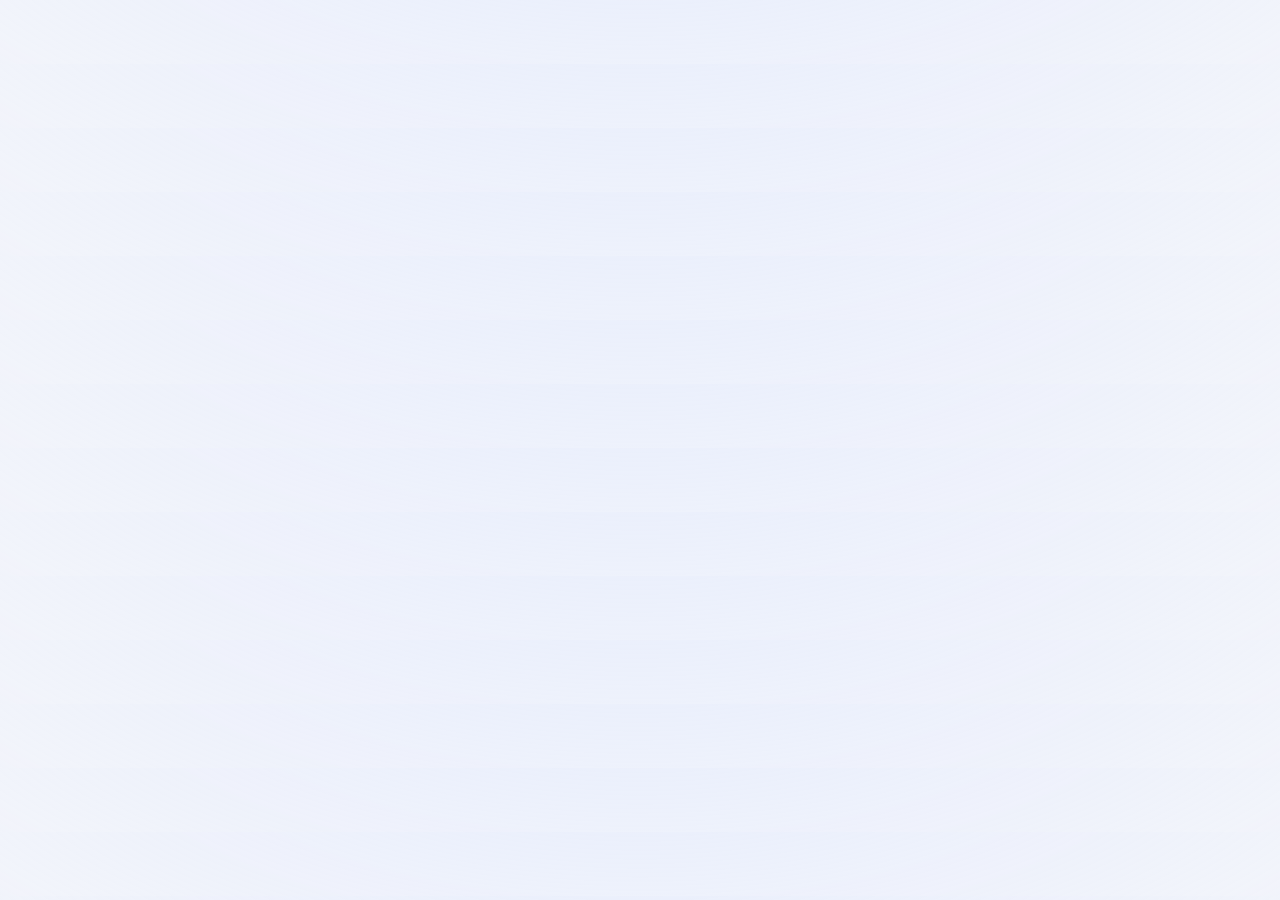
==== commit 3b5cdc39: "Update index (4).html" ====
--- a/index (4).html
+++ b/index (4).html
@@ -3,1007 +3,781 @@
 <head>
 <meta charset="utf-8">
 <meta name="viewport" content="width=device-width,initial-scale=1,viewport-fit=cover">
-<meta name="theme-color" content="#2455F4">
-<title>La Centrale — Démo DropAffy</title>
+<meta name="theme-color" content="#1553B6">
+<title>DropAffy</title>
 <link rel="preconnect" href="https://fonts.googleapis.com">
 <link href="https://fonts.googleapis.com/css2?family=Plus+Jakarta+Sans:wght@400;600;800&display=swap" rel="stylesheet">
 <style>
-:root{
-  color-scheme:light dark;
-  --bg:#F3F5FB; --surface:#fff; --ink:#0B1530; --mut:#66728A; --line:#E4E9F4;
-  --brand:#2455F4; --brand2:#5B7CFF; --tint:#E8EEFF; --sun:#FFB020;
-  --ok:#12A150; --bad:#D92D3A; --warn:#8A5A00;
-  --sh:0 1px 2px rgba(11,21,48,.05),0 10px 28px rgba(11,21,48,.07);
-}
+:root{color-scheme:light dark;--bg:#F3F5FB;--surface:#fff;--ink:#0B1530;--mut:#66728A;--line:#E4E9F4;--brand:#2455F4;--brand2:#5B7CFF;--tint:#E8EEFF;--sun:#FFB020;--bad:#D92D3A;--g:var(--brand);--sh:0 1px 2px rgba(11,21,48,.05),0 10px 28px rgba(11,21,48,.07)}
 @media(prefers-color-scheme:dark){:root{--bg:#0A0F1F;--surface:#121A33;--ink:#EEF2FF;--mut:#97A3C2;--line:#1F2A4A;--tint:#1A2650;--brand:#5B7CFF;--sh:0 1px 2px rgba(0,0,0,.4)}}
 *{box-sizing:border-box}
-body{margin:0;color:var(--ink);font:16px/1.5 'Plus Jakarta Sans',system-ui,sans-serif;background:radial-gradient(900px 380px at 50% -140px,#cfdcff55,transparent),var(--bg);-webkit-font-smoothing:antialiased;padding-bottom:90px}
-a{color:var(--brand);text-decoration:none}
-button{font:inherit;cursor:pointer}
+body{margin:0;color:var(--ink);font:16px/1.5 'Plus Jakarta Sans',system-ui,sans-serif;padding-bottom:112px;background:radial-gradient(900px 380px at 50% -140px,#cfdcff55,transparent),var(--bg);-webkit-font-smoothing:antialiased}
+main{max-width:600px;margin:0 auto;padding:20px 16px}
+h1{font-size:1.75rem;letter-spacing:-.025em;margin:6px 0 16px;font-weight:800;line-height:1.15}
+h2{font-size:1.05rem;margin:26px 0 10px;font-weight:800;letter-spacing:-.01em}
+a{color:var(--brand)}
+.hello{margin:4px 0 12px;font-size:1.1rem;font-weight:700;color:var(--mut)}
+.card{background:var(--surface);border:1px solid var(--line);border-radius:20px;padding:16px;margin:0 0 12px;display:block;color:inherit;text-decoration:none;box-shadow:var(--sh);transition:transform .15s,box-shadow .15s}
+a.card:active{transform:scale(.985)}
+.hero{position:relative;overflow:hidden;border:0;border-radius:28px;padding:24px;color:#fff;background:linear-gradient(135deg,#1738C9,#2455F4 55%,#6D8BFF);box-shadow:0 18px 40px rgba(36,85,244,.35)}
+.hero::after{content:"";position:absolute;right:-60px;top:-70px;width:210px;height:210px;border-radius:50%;background:radial-gradient(circle,#ffffff40,transparent 70%)}
+.hero small{opacity:.85;font-weight:600}.hero b{display:block;font-size:2.5rem;font-weight:800;letter-spacing:-.03em;margin:2px 0 12px;font-variant-numeric:tabular-nums}
+.pill{background:#ffffff2e;color:#fff;text-decoration:none;font-weight:700;font-size:.85rem;padding:7px 14px;border-radius:99px;backdrop-filter:blur(6px)}
+.grid{display:grid;grid-template-columns:1fr 1fr;gap:12px}.grid .card{margin:0}
+.stat b{display:block;font-size:1.7rem;font-weight:800;letter-spacing:-.02em}
+.mut{color:var(--mut);font-size:.9rem}
+label{display:block;font-weight:600;font-size:.85rem;color:var(--mut)}
+input,textarea,select{font:inherit;width:100%;padding:14px;border:1.5px solid var(--line);border-radius:14px;background:var(--bg);color:var(--ink);margin:6px 0 14px}
+input:focus,textarea:focus,select:focus{outline:none;border-color:var(--brand);box-shadow:0 0 0 4px #2455F428}
+button,.btn{font:inherit;font-weight:700;background:var(--brand);color:#fff;border:0;border-radius:14px;padding:12px 18px;margin:4px 8px 4px 0;cursor:pointer;display:inline-block;text-decoration:none;box-shadow:0 8px 18px rgba(36,85,244,.28);text-align:center}
+button.full,.btn.full{display:block;width:100%;margin:6px 0}
+button.alt{background:var(--surface);color:var(--brand);border:1.5px solid var(--line);box-shadow:none}
+button.bad{background:var(--bad);box-shadow:none}
+button:disabled{opacity:.55}
+:focus-visible{outline:3px solid var(--sun);outline-offset:2px}
+.tag{display:inline-block;font-size:.76rem;font-weight:700;padding:3px 10px;border-radius:99px;background:var(--tint);color:var(--brand);margin-right:6px}
+.tag.s{background:#FFF1D1;color:#8A5A00}
+.row{display:flex;justify-content:space-between;gap:12px;align-items:center}
+.unread{border-left:4px solid var(--sun)}
+.ico{width:44px;height:44px;border-radius:14px;background:var(--tint);color:var(--brand);display:grid;place-items:center;margin-bottom:10px}
+.ico svg,nav svg{width:22px;height:22px;fill:none;stroke:currentColor;stroke-width:1.9;stroke-linecap:round;stroke-linejoin:round}
+.tile p{margin:4px 0 0}
+nav{position:fixed;left:12px;right:12px;bottom:calc(12px + env(safe-area-inset-bottom));max-width:520px;margin:0 auto;display:flex;gap:2px;padding:6px;border-radius:26px;background:color-mix(in srgb,var(--surface) 82%,transparent);backdrop-filter:blur(18px);border:1px solid var(--line);box-shadow:0 14px 40px rgba(11,21,48,.18)}
+nav a{flex:1;display:flex;flex-direction:column;align-items:center;gap:2px;padding:8px 2px;border-radius:20px;color:var(--mut);text-decoration:none;font-size:.7rem;font-weight:700}
+nav a.on{background:var(--tint);color:var(--brand)}
+#toast{position:fixed;top:14px;left:50%;transform:translateX(-50%);background:var(--ink);color:var(--bg);padding:12px 18px;border-radius:16px;z-index:9;max-width:92%;display:none;font-weight:600;box-shadow:var(--sh)}
+.auth{padding-top:8vh;text-align:center}.auth form{text-align:left}
+.logo{width:68px;height:68px;border-radius:22px;margin:0 auto 14px;display:grid;place-items:center;color:#fff;font-size:2rem;font-weight:800;background:linear-gradient(135deg,#1738C9,#6D8BFF);box-shadow:0 14px 30px rgba(36,85,244,.4)}
 [hidden]{display:none!important}
-main{max-width:1000px;margin:0 auto;padding:20px 16px}
-h1{font-size:1.85rem;letter-spacing:-.025em;margin:6px 0 16px;font-weight:800;line-height:1.15}
-h2{font-size:1.15rem;margin:26px 0 12px;font-weight:800;letter-spacing:-.01em}
-h3{font-size:.95rem;margin:18px 0 8px;font-weight:800}
-.mut{color:var(--mut);font-size:.9rem}
-.card{background:var(--surface);border:1px solid var(--line);border-radius:20px;padding:16px;margin:0 0 12px;box-shadow:var(--sh)}
-a.card{display:block;color:inherit;text-decoration:none;transition:transform .12s}
-a.card:active{transform:scale(.985)}
-.row{display:flex;justify-content:space-between;gap:12px;align-items:center}
-.col{display:flex;flex-direction:column;gap:8px}
-.grid{display:grid;grid-template-columns:1fr 1fr;gap:12px}
-.grid3{display:grid;grid-template-columns:1fr;gap:12px;margin-bottom:12px}
+@media(min-width:900px){main{max-width:720px}}
+@media(prefers-reduced-motion:reduce){*{transition:none!important}}
+.btn.alt{background:var(--surface);color:var(--brand);border:1.5px solid var(--line);box-shadow:none}
+.chips{display:flex;overflow-x:auto;padding-bottom:6px;margin-bottom:8px}.chips .btn{white-space:nowrap}
+.action{display:flex;align-items:center;gap:10px;padding:14px;border-radius:16px;background:var(--surface);border:1px solid var(--line);color:inherit;text-decoration:none;font-weight:600;font-size:.88rem}
+.action .ico{margin:0;width:36px;height:36px;flex:none}
+.bars{display:flex;gap:10px;align-items:flex-end;height:150px;margin:16px 0}.bar{flex:1;display:flex;flex-direction:column;align-items:center;gap:6px;height:100%}
+.col{flex:1;width:100%;display:flex;align-items:flex-end;gap:3px}.col i{flex:1;border-radius:6px 6px 0 0;min-height:2px}
+.bg{background:var(--brand)}.bs{background:var(--sun)}.bar span{font-size:.75rem;color:var(--mut)}
+.dot{display:inline-block;width:10px;height:10px;border-radius:3px;margin:0 6px 0 10px}
+nav a.x{display:none}
+@media(min-width:900px){
+ body{padding-bottom:24px;padding-left:272px}
+ nav{left:16px;right:auto;top:16px;bottom:auto;width:238px;max-width:none;margin:0;flex-direction:column;padding:10px;border-radius:24px}
+ nav a{flex-direction:row;gap:12px;padding:12px 14px;font-size:.95rem}
+ nav a.x{display:flex}
+ main{max-width:860px}
+}
+.sub{font-size:.78rem;font-weight:800;color:var(--mut);text-transform:uppercase;letter-spacing:.05em;margin:18px 0 8px}
+.grid3{display:grid;grid-template-columns:1fr;gap:12px;margin-bottom:12px}.grid3 .card{margin:0}
 @media(min-width:700px){.grid3{grid-template-columns:repeat(3,1fr)}}
-@media(min-width:900px){.grid{grid-template-columns:repeat(3,1fr)}}
-.tag{display:inline-block;font-size:.76rem;font-weight:700;padding:3px 10px;border-radius:99px;background:var(--tint);color:var(--brand);margin-right:6px}
-.tag.s{background:#FFF1D1;color:var(--warn)}
-.tag.ok{background:#DCFCE7;color:#14532D}
-.tag.bad{background:#FEE2E2;color:#991B1B}
-.btn{font:inherit;font-weight:700;background:var(--brand);color:#fff;border:0;border-radius:14px;padding:12px 18px;margin:4px 8px 4px 0;display:inline-block;text-decoration:none;text-align:center;box-shadow:0 8px 18px rgba(36,85,244,.28)}
-.btn.alt{background:var(--surface);color:var(--brand);border:1.5px solid var(--line);box-shadow:none}
-.btn.bad{background:var(--bad);box-shadow:none}
-.btn.ok{background:var(--ok);box-shadow:none}
-.btn.full{display:block;width:100%;margin:6px 0}
-.btn.sm{padding:8px 14px;font-size:.85rem}
-.btn:disabled{opacity:.55;cursor:not-allowed}
-input,textarea,select{font:inherit;width:100%;padding:12px 14px;border:1.5px solid var(--line);border-radius:12px;background:var(--bg);color:var(--ink);margin:6px 0 12px}
-input:focus,textarea:focus,select:focus{outline:none;border-color:var(--brand);box-shadow:0 0 0 4px #2455F428}
-label{display:block;font-weight:600;font-size:.85rem;color:var(--mut)}
-.hero{position:relative;overflow:hidden;border:0;border-radius:24px;padding:22px;color:#fff;background:linear-gradient(135deg,#1738C9,#2455F4 55%,#6D8BFF);box-shadow:0 18px 40px rgba(36,85,244,.35);margin-bottom:14px}
-.hero::after{content:"";position:absolute;right:-60px;top:-70px;width:210px;height:210px;border-radius:50%;background:radial-gradient(circle,#ffffff40,transparent 70%)}
-.hero small{opacity:.85;font-weight:600}.hero b{display:block;font-size:2.2rem;font-weight:800;letter-spacing:-.03em;margin:2px 0 10px;font-variant-numeric:tabular-nums}
-.stat{text-align:left}
-.stat b{display:block;font-size:1.5rem;font-weight:800;letter-spacing:-.02em;margin-bottom:2px}
-.stat span{font-size:.8rem;color:var(--mut)}
-.chips{display:flex;overflow-x:auto;gap:6px;padding-bottom:8px;margin-bottom:8px;scrollbar-width:none}
-.chips::-webkit-scrollbar{display:none}
-.chips button{white-space:nowrap;flex-shrink:0}
-.thumb{width:100%;aspect-ratio:16/10;background:var(--tint);border-radius:12px;display:grid;place-items:center;color:var(--mut);font-size:.78rem;margin-bottom:8px;overflow:hidden;position:relative}
-.thumb img{width:100%;height:100%;object-fit:cover}
-.thumb .ph{font-weight:600}
-.gallery{display:flex;gap:8px;overflow-x:auto;padding-bottom:6px;margin-bottom:10px}
-.gallery div{flex:0 0 96px;aspect-ratio:1;background:var(--tint);border-radius:12px;overflow:hidden;display:grid;place-items:center;font-size:.7rem;color:var(--mut)}
-.gallery div img{width:100%;height:100%;object-fit:cover;display:block}
-.dot{width:8px;height:8px;border-radius:50%;background:var(--brand);display:inline-block;margin-right:6px}
-nav{position:fixed;left:10px;right:10px;bottom:calc(10px + env(safe-area-inset-bottom));max-width:600px;margin:0 auto;display:flex;gap:2px;padding:6px;border-radius:24px;background:rgba(255,255,255,.85);backdrop-filter:blur(18px);border:1px solid var(--line);box-shadow:0 14px 40px rgba(11,21,48,.18);z-index:20}
-@media(prefers-color-scheme:dark){nav{background:rgba(18,26,51,.85)}}
-nav a{flex:1;display:flex;flex-direction:column;align-items:center;gap:2px;padding:8px 2px;border-radius:18px;color:var(--mut);font-size:.68rem;font-weight:700}
-nav a.on{background:var(--tint);color:var(--brand)}
-nav svg{width:22px;height:22px;fill:none;stroke:currentColor;stroke-width:1.9;stroke-linecap:round;stroke-linejoin:round}
-#toast{position:fixed;top:14px;left:50%;transform:translateX(-50%);background:var(--ink);color:var(--bg);padding:12px 18px;border-radius:14px;z-index:30;max-width:92%;font-weight:600;box-shadow:var(--sh);opacity:0;pointer-events:none;transition:opacity .2s}
-#toast.show{opacity:1}
-.modal-bg{position:fixed;inset:0;background:rgba(11,21,48,.45);display:grid;place-items:center;padding:16px;z-index:25}
-.modal{background:var(--surface);border-radius:22px;max-width:520px;width:100%;padding:22px;box-shadow:0 20px 60px rgba(11,21,48,.3);max-height:88vh;overflow-y:auto}
-.modal h2{margin:0 0 8px}
-.kpi-row{display:grid;grid-template-columns:repeat(2,1fr);gap:10px;margin-bottom:12px}
-@media(min-width:700px){.kpi-row{grid-template-columns:repeat(4,1fr)}}
-.kpi{background:var(--surface);border:1px solid var(--line);border-radius:16px;padding:12px 14px}
-.kpi b{display:block;font-size:1.3rem;font-weight:800;letter-spacing:-.02em;margin-bottom:2px}
-.kpi span{font-size:.75rem;color:var(--mut)}
-.empty{text-align:center;padding:36px 16px;color:var(--mut)}
-.empty svg{width:54px;height:54px;fill:none;stroke:currentColor;stroke-width:1.4;margin-bottom:10px;opacity:.5}
-.tabs{display:flex;gap:4px;overflow-x:auto;margin-bottom:14px;scrollbar-width:none}
-.tabs::-webkit-scrollbar{display:none}
-.tabs a{padding:9px 14px;border-radius:12px;color:var(--mut);font-weight:700;font-size:.85rem;white-space:nowrap;background:transparent}
-.tabs a.on{background:var(--tint);color:var(--brand)}
-.demo-badge{display:inline-block;font-size:.68rem;font-weight:800;background:#FEF3C7;color:#92400E;padding:2px 8px;border-radius:6px;margin-left:6px;text-transform:uppercase;letter-spacing:.05em;vertical-align:middle}
-.quota-bar{height:14px;background:var(--tint);border-radius:8px;overflow:hidden;margin:8px 0}
-.quota-bar i{display:block;height:100%;background:linear-gradient(90deg,var(--brand),var(--brand2));transition:width .4s}
-.supplier-avatar{width:40px;height:40px;border-radius:12px;background:var(--tint);color:var(--brand);display:grid;place-items:center;font-weight:800;flex-shrink:0}
-.stars{color:var(--sun);letter-spacing:1px;font-size:.85rem}
-.hr{height:1px;background:var(--line);margin:16px 0;border:0}
-.list-item{display:flex;align-items:center;gap:12px;padding:12px 0;border-bottom:1px solid var(--line)}
-.list-item:last-child{border-bottom:0}
-.list-item .body{flex:1;min-width:0}
-.list-item .body b{display:block;overflow:hidden;text-overflow:ellipsis;white-space:nowrap}
-.list-item .body span{font-size:.78rem;color:var(--mut)}
+.dim{border-top:4px solid var(--brand)}.dim.r{border-top-color:var(--sun)}.dim.g{border-top-color:#12A150}
+.dim p{margin:6px 0 0}
+
 </style>
 </head>
 <body>
-
-<div id="toast" role="status" aria-live="polite"></div>
+<div id="toast" role="status"></div>
 <main id="app"></main>
-<nav id="nav" aria-label="Navigation principale"></nav>
-
-<!-- ===================================================================== -->
-<!-- DONNÉES DE DÉMONSTRATION (100% locales, aucune requête réseau)       -->
-<!-- ===================================================================== -->
-<script>
-// ===== DATA =====
-const DATA = {
-  categories: ['Électroménager','Électronique','Mode','Beauté','Alimentation','Maison','Bébé'],
-  products: [
-    {id:'p1', title:'Réfrigérateur 2 portes 300L', category:'Électroménager', price:185000, commission:22000, availability:'in_stock',
-     supplier_id:'s1', description:'Réfrigérateur combiné 2 portes, classe A+, faible consommation. Garantie 12 mois. Livraison Ouagadougou sous 48h.',
-     delivery:'Livraison Ouaga 48h · Bobo 5 jours · Retrait possible', promo:'Commission versée après validation de la vente. Délai 7 jours.',
-     images:['#e0e7ff','#dbeafe','#ede9fe'], imagesCount:3},
-    {id:'p2', title:'Smartphone 128 Go double SIM', category:'Électronique', price:125000, commission:15000, availability:'limited',
-     supplier_id:'s2', description:'Smartphone 4G, écran 6.5", batterie 5000 mAh. Neuf, scellé, garantie 6 mois.',
-     delivery:'Livraison nationale 3 jours', promo:'Commission versée sous 5 jours après livraison.',
-     images:['#dcfce7','#d1fae5'], imagesCount:2},
-    {id:'p3', title:'Machine à laver semi-auto 8kg', category:'Électroménager', price:165000, commission:20000, availability:'in_stock',
-     supplier_id:'s1', description:'Machine à laver semi-automatique, capacité 8 kg, double bac.',
-     delivery:'Livraison Ouaga 48h', promo:'Commission versée après validation.',
-     images:['#fee2e2'], imagesCount:1},
-    {id:'p4', title:'Ensemble bazin riche brodé', category:'Mode', price:45000, commission:6000, availability:'in_stock',
-     supplier_id:'s3', description:'Ensemble homme/femme en bazin riche, broderie soignée. Tailles S à XXL.',
-     delivery:'Expédition 5 jours', promo:'Commission versée sous 5 jours.',
-     images:['#fef3c7','#fde68a'], imagesCount:2},
-    {id:'p5', title:'Kit soins visage bio (4 pièces)', category:'Beauté', price:18000, commission:3000, availability:'in_stock',
-     supplier_id:'s4', description:'Savon noir, sérum, crème hydratante, huile de coco. 100% naturel.',
-     delivery:'Envoi 3 jours', promo:'Commission versée sous 7 jours.',
-     images:['#f0fdf4'], imagesCount:1},
-    {id:'p6', title:'Sac de riz parfumé 25 kg', category:'Alimentation', price:17500, commission:1500, availability:'in_stock',
-     supplier_id:'s5', description:'Riz parfumé premium 25 kg. Livraison rapide.',
-     delivery:'Livraison locale 24h', promo:'Commission versée sous 3 jours.',
-     images:['#fef9c3'], imagesCount:1},
-    {id:'p7', title:'Ventilateur sur pied 3 vitesses', category:'Maison', price:28000, commission:4000, availability:'out_of_stock',
-     supplier_id:'s1', description:'Ventilateur sur pied, 3 vitesses, télécommande.',
-     delivery:'Livraison Ouaga 48h', promo:'Commission versée après validation.',
-     images:['#e0f2fe'], imagesCount:1},
-    {id:'p8', title:'Kit biberons + stérilisateur', category:'Bébé', price:22000, commission:3500, availability:'unconfirmed',
-     supplier_id:'s4', description:'Kit complet biberons + stérilisateur vapeur.',
-     delivery:'Envoi 5 jours', promo:'Commission versée sous 7 jours.',
-     images:['#fce7f3'], imagesCount:1},
-    {id:'p9', title:'TV LED 43" Full HD', category:'Électronique', price:145000, commission:18000, availability:'in_stock',
-     supplier_id:'s2', description:'TV LED 43 pouces Full HD, HDMI x2, USB x2.',
-     delivery:'Livraison Ouaga 48h', promo:'Commission versée sous 5 jours.',
-     images:['#e0e7ff'], imagesCount:1}
-  ],
-  suppliers: [
-    {id:'s1', name:'ÉlectroPlus', category:'Électroménager', city:'Ouagadougou', certified:true, phone:'+226 70 11 22 33', products:['p1','p3','p7']},
-    {id:'s2', name:'TechStore BF', category:'Électronique', city:'Ouagadougou', certified:true, phone:'+226 76 44 55 66', products:['p2','p9']},
-    {id:'s3', name:'Atelier Faso Mode', category:'Mode', city:'Bobo-Dioulasso', certified:false, phone:'+226 78 77 88 99', products:['p4']},
-    {id:'s4', name:'Beauté Nature', category:'Beauté', city:'Ouagadougou', certified:false, phone:'+226 71 22 33 44', products:['p5','p8']},
-    {id:'s5', name:'Faso Riz', category:'Alimentation', city:'Koudougou', certified:true, phone:'+226 70 99 88 77', products:['p6']}
-  ],
-  // Demandes simulées (persistées en localStorage pendant la session)
-  initialLeads: [
-    {id:'l1', kind:'promote', product_id:'p1', status:'validated', created_at: Date.now()-86400000*5, note:null},
-    {id:'l2', kind:'promote', product_id:'p4', status:'new', created_at: Date.now()-86400000*1, note:null},
-    {id:'l3', kind:'promote', product_id:'p2', status:'refused', created_at: Date.now()-86400000*3, note:'Le membre n’a pas encore d’expérience sur ce type de produit.'},
-    {id:'l4', kind:'buy',     product_id:'p6', status:'validated', created_at: Date.now()-86400000*2, note:null}
-  ],
-  // Ventes simulées (pour l'espace affilié)
-  sales: [
-    {id:'v1', product_id:'p1', amount:185000, commission:22000, status:'paid', date: Date.now()-86400000*7},
-    {id:'v2', product_id:'p1', amount:185000, commission:22000, status:'validated', date: Date.now()-86400000*3},
-    {id:'v3', product_id:'p4', amount:45000, commission:6000, status:'pending', date: Date.now()-86400000*1}
-  ],
-  // Demandes reçues sur "mes" produits (démo)
-  incoming: [
-    {id:'i1', kind:'contact', product_id:'p1', user:'Aminata T.', status:'new', date: Date.now()-86400000*1, message:'Bonjour, je souhaite des infos sur le réfrigérateur.'},
-    {id:'i2', kind:'buy',     product_id:'p1', user:'Salif K.',  status:'new', date: Date.now()-86400000*2, message:'Je veux acheter, livraison à Ouaga.'},
-    {id:'i3', kind:'promote', product_id:'p3', user:'Fatou O.',  status:'validated', date: Date.now()-86400000*4, message:'Je peux le vendre dans ma boutique.'}
-  ],
-  // Quotas par fournisseur (démo)
-  quotas: {
-    s1:{used:22, paid:1, next_needs_pay:true},   // a consommé 22 : il paie pour la tranche 31-40
-    s2:{used:15, paid:0, next_needs_pay:false},
-    s3:{used:5,  paid:0, next_needs_pay:false},
-    s4:{used:0,  paid:0, next_needs_pay:false},
-    s5:{used:30, paid:2, next_needs_pay:true}
+<nav id="nav" aria-label="Navigation principale" hidden></nav>
+<script type="module">
+import {createClient} from 'https://cdn.jsdelivr.net/npm/@supabase/supabase-js@2.45.4/+esm';
+// ===== src/config.js =====
+// Clé PUBLIQUE uniquement. Jamais de clé service_role dans le navigateur.
+const SUPABASE_URL = 'https://gawppzkswaszrqbsazby.supabase.co';
+const SUPABASE_KEY = 'sb_publishable_IPsMYGWKaOGMxLO6I6z_Ng_KqOEOBxj';
+
+// ===== src/constants.js =====
+// Modules : seul le statut 'ready' ouvre un écran réel. Rien n'est simulé.
+const MODULES = [
+  {id:'community', name:'Communauté', icon:'community', desc:'Offres, recherches et mises en relation', status:'ready'},
+  {id:'centrale', name:'La Centrale', icon:'store', desc:'Catalogue de produits, revente et commissions', status:'ready'},
+  {id:'immobilier', name:'Immobilier', icon:'building', desc:'Terrains, parcelles et logements', status:'ready'},
+  {id:'transport', name:'Transport', icon:'truck', desc:'Transport, livraison et déménagement', status:'ready'},
+  {id:'dropads', name:'DropAds', icon:'megaphone', desc:'Gagnez de l’argent en partageant des offres ou des services', status:'soon'},
+];
+const STATUS = {pending:'En attente', approved:'Publiée', rejected:'Refusée', expired:'Expirée', fulfilled:'Satisfaite'};
+
+// ===== src/contexts/state.js =====
+const state = {me:null, isAdmin:false, isAmbassador:false, feedTab:'offer'};
+
+// ===== src/utils/format.js =====
+const esc = s => String(s ?? '').replace(/[&<>"']/g, c => ({'&':'&amp;','<':'&lt;','>':'&gt;','"':'&quot;',"'":'&#39;'}[c]));
+const fcfa = n => new Intl.NumberFormat('fr-FR').format(n || 0) + ' FCFA';
+const dt = d => new Date(d).toLocaleString('fr-FR', {dateStyle:'short', timeStyle:'short'});
+const norm = p => { let d = String(p).replace(/\D/g, ''); if (d.length === 8) d = '226' + d; return d; };
+const mail = d => `p${d}@users.dropaffy.app`;
+
+// ===== src/components/ui.js =====
+const app = document.getElementById('app');
+const nav = document.getElementById('nav');
+function toast(m) {
+  const t = document.getElementById('toast'); t.textContent = m; t.style.display = 'block';
+  clearTimeout(t._h); t._h = setTimeout(() => t.style.display = 'none', 4500);
+}
+const loading = () => { app.innerHTML = '<p class="card mut" aria-busy="true">Chargement…</p>'; };
+const P = {
+  home:'<path d="M3 11l9-8 9 8"/><path d="M5 10v10h14V10"/>',
+  community:'<path d="M17 21v-2a4 4 0 0 0-4-4H7a4 4 0 0 0-4 4v2"/><circle cx="10" cy="7" r="4"/><path d="M21 21v-2a4 4 0 0 0-3-3.9"/><path d="M16 3.1a4 4 0 0 1 0 7.8"/>',
+  contacts:'<path d="M16 21v-2a4 4 0 0 0-4-4H6a4 4 0 0 0-4 4v2"/><circle cx="9" cy="7" r="4"/><path d="M16 11l2 2 4-4"/>',
+  activity:'<path d="M22 12h-4l-3 9L9 3l-3 9H2"/>',
+  profile:'<circle cx="12" cy="8" r="4"/><path d="M4 21a8 8 0 0 1 16 0"/>',
+  store:'<path d="M3 9l1-5h16l1 5"/><path d="M4 9v11h16V9"/><path d="M9 20v-6h6v6"/>',
+  building:'<rect x="4" y="3" width="16" height="18" rx="2"/><path d="M9 8h.01M15 8h.01M9 12h.01M15 12h.01M10 21v-4h4v4"/>',
+  truck:'<path d="M1 6h13v11H1z"/><path d="M14 10h4l3 3v4h-7"/><circle cx="6" cy="18" r="2"/><circle cx="17" cy="18" r="2"/>',
+  megaphone:'<path d="M3 11v2a1 1 0 0 0 1 1h3l8 4V6L7 10H4a1 1 0 0 0-1 1z"/><path d="M19 8a5 5 0 0 1 0 8"/>',
+  spark:'<path d="M12 3l2 5 5 2-5 2-2 5-2-5-5-2 5-2z"/>',
+  compass:'<circle cx="12" cy="12" r="9"/><path d="M15.5 8.5l-2 5-5 2 2-5z"/>',
+  briefcase:'<rect x="3" y="7" width="18" height="13" rx="2"/><path d="M9 7V5a2 2 0 0 1 2-2h2a2 2 0 0 1 2 2v2"/>',
+  wallet:'<path d="M3 7a2 2 0 0 1 2-2h13v4"/><path d="M3 7v11a2 2 0 0 0 2 2h14v-4"/><path d="M21 12h-4a2 2 0 0 0 0 4h4z"/>',
+  trend:'<path d="M3 17l6-6 4 4 8-8"/><path d="M15 7h6v6"/>',
+  bell:'<path d="M18 8a6 6 0 0 0-12 0c0 7-3 9-3 9h18s-3-2-3-9"/><path d="M13.7 21a2 2 0 0 1-3.4 0"/>',
+  plus:'<circle cx="12" cy="12" r="9"/><path d="M12 8v8M8 12h8"/>',
+  link:'<path d="M10 13a5 5 0 0 0 7 0l3-3a5 5 0 0 0-7-7l-1 1"/><path d="M14 11a5 5 0 0 0-7 0l-3 3a5 5 0 0 0 7 7l1-1"/>',
+  file:'<path d="M14 3H6a2 2 0 0 0-2 2v14a2 2 0 0 0 2 2h12a2 2 0 0 0 2-2V9z"/><path d="M14 3v6h6"/>',
+  out:'<path d="M7 17L17 7M8 7h9v9"/>'};
+const icon = n => `<svg viewBox="0 0 24 24" aria-hidden="true">${P[n] || ''}</svg>`;
+const TABS = [['#/','Accueil','home'],['#/opportunities','Opportunités','compass'],['#/activity','Activité','briefcase'],['#/wallet','Portefeuille','wallet'],
+  ['#/contacts','Relations','contacts',1],['#/evolution','Évolution','trend',1],['#/notifications','Notifications','bell',1],['#/profile','Profil','profile']];
+const ON = {
+  '#/': h => h === '#/' || h.startsWith('#/m/'),
+  '#/opportunities': h => /^#\/(opportunities|community|centrale|immobilier|transport|product|p\/|publish|seller)/.test(h),
+  '#/activity': h => h.startsWith('#/activity'), '#/wallet': h => h === '#/wallet', '#/contacts': h => h === '#/contacts',
+  '#/evolution': h => h === '#/evolution', '#/notifications': h => h === '#/notifications', '#/profile': h => /^#\/(profile|admin)/.test(h)};
+function setNav() {
+  const h = location.hash || '#/'; nav.hidden = false;
+  nav.innerHTML = TABS.map(([u, l, i, x]) => { const on = ON[u](h);
+    return `<a href="${u}" class="${on ? 'on' : ''} ${x ? 'x' : ''}" ${on ? 'aria-current="page"' : ''}>${icon(i)}${l}</a>`; }).join('');
+}
+// Anti double-soumission : un bouton cliqué est désactivé brièvement (paiement, demande, publication).
+document.addEventListener('click', e => {
+  const b = e.target.closest('button'); if (!b) return;
+  setTimeout(() => { b.disabled = true; }, 0); setTimeout(() => { b.disabled = false; }, 1500);
+});
+
+// ===== src/services/supabase.js =====
+const sb = createClient(SUPABASE_URL, SUPABASE_KEY);
+// Résout une requête Supabase ; affiche l'erreur serveur (déjà en français pour les règles métier) et la relance.
+async function q(p) {
+  let r; try { r = await p; } catch (e) { toast('Connexion instable. Réessayez.'); throw e; }
+  if (r.error) {
+    const e = r.error;
+    if (e.code === 'PGRST301' || /jwt/i.test(e.message)) { toast('Session expirée : reconnectez-vous.'); await sb.auth.signOut(); }
+    else toast(e.message);
+    throw e;
   }
-};
-
-// ===== STATE =====
-const S = {
-  me: { name:'Abdoulaye', affiliations_active: 1 },
-  route: location.hash || '#/centrale',
-  leads: [],           // initialisé depuis DATA.initialLeads
-  // filtres catalogue
-  q:'', cat:'', sort:'new', limit:6,
-  modal:null
-};
-function loadLeads(){
-  try{
-    const s = localStorage.getItem('centrale_leads');
-    if (s) return JSON.parse(s);
-  }catch(_){}
-  return DATA.initialLeads.map(x=>({...x}));
-}
-function saveLeads(){
-  try{ localStorage.setItem('centrale_leads', JSON.stringify(S.leads)); }catch(_){}
-}
-S.leads = loadLeads();
-function pushLead(lead){
-  lead.id = 'l' + Date.now();
-  lead.created_at = Date.now();
-  lead.status = 'new';
-  lead.note = null;
-  S.leads.push(lead);
-  saveLeads();
-}
-
-// ===== UTILS =====
-const fcfa = n => new Intl.NumberFormat('fr-FR').format(n||0) + ' FCFA';
-const dt = d => new Date(d).toLocaleDateString('fr-FR',{day:'2-digit',month:'short',year:'numeric'});
-const esc = s => String(s ?? '').replace(/[&<>"']/g, c => ({'&':'&amp;','<':'&lt;','>':'&gt;','"':'&quot;',"'":'&#39;'}[c]));
-function toast(msg){
-  const t = document.getElementById('toast');
-  t.textContent = msg; t.classList.add('show');
-  clearTimeout(t._h); t._h = setTimeout(()=>t.classList.remove('show'), 3000);
-}
-function openModal(html){
-  closeModal();
-  const bg = document.createElement('div');
-  bg.className = 'modal-bg'; bg.id = 'modal-bg';
-  bg.innerHTML = `<div class="modal" role="dialog" aria-modal="true">${html}</div>`;
-  bg.addEventListener('click', e => { if(e.target === bg) closeModal(); });
-  document.body.appendChild(bg);
-  // Focus trap simple
-  const m = bg.querySelector('.modal');
-  const f = m.querySelector('input,textarea,select,button,a');
-  if (f) setTimeout(()=>f.focus(), 30);
-}
-function closeModal(){
-  const bg = document.getElementById('modal-bg');
-  if (bg) bg.remove();
-}
-function getProduct(id){ return DATA.products.find(p=>p.id===id); }
-function getSupplier(id){ return DATA.suppliers.find(s=>s.id===id); }
-function leadsFor(productId){
-  return S.leads.filter(l => l.product_id === productId);
-}
-function affilStatus(){
-  // retourne {active, pending, refused} pour ce membre
-  const mine = S.leads.filter(l=>l.kind==='promote');
-  return {
-    active: mine.filter(l=>l.status==='validated').length,
-    pending: mine.filter(l=>l.status==='new').length,
-    refused: mine.filter(l=>l.status==='refused').length
+  return r.data;
+}
+
+// ===== src/services/auth.js =====
+// L'état admin vient du serveur (is_admin), pas du navigateur.
+async function loadSession() {
+  const {data} = await sb.auth.getSession(); const user = data.session?.user || null; let admin = false, amb = false;
+  if (user) { const r = await sb.rpc('is_admin'); admin = r.data === true; const a = await sb.rpc('is_ambassador'); amb = a.data === true; }
+  return {user, admin, amb};
+}
+
+// ===== src/pages/auth.js =====
+function authView(onDone,mode='login'){
+  nav.hidden=true;const reg=mode==='register';
+  app.innerHTML=`<div class="auth"><div class="logo">D</div><h1>DropAffy</h1><p class="mut">Besoin ↔ Réseau ↔ Opportunité</p>
+  <form id="f" class="card">${reg?'<label>Nom complet<input id="n" required autocomplete="name"></label>':''}
+  <label>Numéro de téléphone<input id="p" type="tel" required autocomplete="tel" placeholder="70 12 34 56"></label>
+  <label>Mot de passe<input id="w" type="password" required minlength="8" autocomplete="${reg?'new-password':'current-password'}"></label>
+  ${reg?'<label>Numéro du parrain (facultatif)<input id="ref" type="tel" placeholder="Numéro de la personne qui vous a invité"></label>':''}
+  <button class="full">${reg?'Créer mon compte':'Se connecter'}</button></form>
+  <button class="alt full" id="sw">${reg?'J’ai déjà un compte':'Créer un compte'}</button></div>`;
+  document.getElementById('sw').onclick=()=>authView(onDone,reg?'login':'register');
+  document.getElementById('f').onsubmit=async e=>{e.preventDefault();
+    const d=norm(p.value),email=mail(d);
+    try{
+      if(reg){await q(sb.auth.signUp({email,password:w.value,options:{data:{full_name:n.value.trim(),phone:'+'+d}}}));const rf=document.getElementById('ref');if(rf&&rf.value.trim())await sb.rpc('set_referrer',{p_phone:rf.value})}
+      else await q(sb.auth.signInWithPassword({email,password:w.value}));
+      onDone();
+    }catch(_){}};
+}
+
+// ===== src/pages/home.js =====
+const by = rows => (rows || []).reduce((a, x) => (a[x.status] = (a[x.status] || 0) + 1, a), {});
+const total = c => Object.values(c).reduce((a, b) => a + b, 0);
+const statusText = c => [['approved', 'validée(s)'], ['pending', 'en attente'], ['rejected', 'refusée(s)'], ['expired', 'expirée(s)']]
+  .filter(([k]) => c[k]).map(([k, l]) => c[k] + ' ' + l).join(' · ') || 'Aucune';
+
+async function home() {
+  const me = state.me.id, now = new Date().toISOString();
+  const cnt = (t, f) => { const x = sb.from(t).select('*', {count:'exact', head:true}); return f ? f(x) : x; };
+  const pend = t => state.isAdmin ? cnt(t, x => x.eq('status', 'pending')) : {count:0};
+  const opp = (t, cols, owner) => sb.from(t).select(cols).eq('status', t === 'products' ? 'active' : 'approved').neq(owner, me).order('created_at', {ascending:false}).limit(3);
+  const live = t => t === 'products' ? opp(t, 'id,title,category,price,created_at', 'created_by')
+    : opp(t, 'id,title,category,city,created_at,expires_at', 'user_id').gt('expires_at', now);
+  const mine = t => sb.from(t).select('status').eq('user_id', me).limit(300);
+  const [d, nt, pf, o1, o2, o3, mo, ms, mp, mt, mpr, aff, vl, a1, a2, a3, a4, a5, a6] = await Promise.all([
+    q(sb.rpc('member_dashboard')), sb.from('notifications').select('*').order('created_at', {ascending:false}).limit(3),
+    sb.from('profiles').select('full_name').eq('id', me).maybeSingle(), live('offers'), live('searches'), live('products'),
+    mine('offers'), mine('searches'), mine('properties'), mine('transport_requests'),
+    sb.from('products').select('status').eq('created_by', me).limit(300),
+    sb.from('product_leads').select('id,status,product_id,products(title)').eq('user_id', me).eq('kind', 'promote').order('created_at', {ascending:false}).limit(50),
+    cnt('product_leads', x => x.eq('user_id', me).eq('status', 'validated')),
+    pend('offers'), pend('searches'), pend('properties'), pend('transport_requests'), pend('products'), pend('withdrawal_requests')]);
+
+  const name = String(pf.data?.full_name || '').split(' ')[0];
+
+  // --- 2. Opportunités : 3 max, 1 par type puis complétées, toutes réelles et visibles
+  const pool = [
+    ...(o1.data || []).map(x => ({...x, k:'Offre', h:'#/p/offer/', i:[x.category, x.city]})),
+    ...(o2.data || []).map(x => ({...x, k:'Recherche', h:'#/p/search/', i:[x.category, x.city]})),
+    ...(o3.data || []).map(x => ({...x, k:'Produit', h:'#/product/', i:[x.category, fcfa(x.price)]}))
+  ].sort((a, b) => new Date(b.created_at) - new Date(a.created_at));
+  const picked = [], seen = new Set();
+  pool.forEach(x => { if (picked.length < 3 && !seen.has(x.k)) { seen.add(x.k); picked.push(x); } });
+  pool.forEach(x => { if (picked.length < 3 && !picked.includes(x)) picked.push(x); });
+
+  // --- 3. Activités : registre extensible (un module = une ligne)
+  const co = by(mo.data), cs = by(ms.data), cp = by(mp.data), ct = by(mt.data), cpr = by(mpr.data);
+  const A = aff.data || [], affActive = A.filter(x => x.status === 'validated'), affPending = A.filter(x => x.status === 'new').length;
+  const ACT = [
+    {l:'Offres', href:'#/activity/pub', v:total(co), s:statusText(co)},
+    {l:'Recherches', href:'#/activity/pub', v:total(cs), s:statusText(cs)},
+    total(cp) && {l:'Immobilier', href:'#/activity/pub', v:total(cp), s:statusText(cp)},
+    total(ct) && {l:'Transport', href:'#/activity/pub', v:total(ct), s:statusText(ct)},
+    total(cpr) && {l:'Produits proposés', href:'#/seller', v:total(cpr), s:statusText(cpr)},
+    {l:'Affiliations actives', href:'#/activity/affil', v:affActive.length,
+     s: affActive.length
+        ? `${affActive.slice(0,2).map(x => esc(x.products?.title)).join(', ')}${affPending ? ` · ${affPending} en attente` : ''}`
+        : (affPending ? `${affPending} demande(s) en attente` : 'Aucune affiliation active')},
+    {l:'DropAds', href:'#/m/dropads', v:'—', s:'Module en préparation : suivi des campagnes à venir'}
+  ].filter(Boolean);
+
+  // --- 4. Progression : uniquement des faits enregistrés
+  const pubTotal = total(co) + total(cs) + total(cp) + total(ct);
+
+  // --- 6. Priorités : uniquement des actions réelles
+  const adm = (a1.count || 0) + (a2.count || 0) + (a3.count || 0) + (a4.count || 0);
+  const TODO = [
+    [d.requests_pending, 'demande(s) de mise en relation à traiter (dans Activité)', '#/activity/requests'],
+    [d.leads_pending, 'demande(s) sur vos produits', '#/seller'],
+    [(co.rejected || 0) + (cs.rejected || 0) + (cp.rejected || 0) + (ct.rejected || 0), 'publication(s) refusée(s) à corriger', '#/activity/pub'],
+    [cpr.rejected || 0, 'produit(s) refusé(s) à corriger', '#/seller'],
+    [state.isAdmin && adm, 'publication(s) à valider', '#/admin'],
+    [state.isAdmin && a5.count, 'produit(s) à valider', '#/admin/centrale'],
+    [state.isAdmin && a6.count, 'retrait(s) à traiter', '#/admin']
+  ].filter(x => x[0] > 0);
+
+  const QA = [
+    ['compass', 'Toutes les opportunités', '#/opportunities'],
+    ['plus', 'Publier une offre', '#/publish'],
+    ['file', 'Publier une recherche', '#/publish/search'],
+    ['community', 'Communauté', '#/community'],
+    ['store', 'La Centrale', '#/centrale'],
+    ['link', 'Mes affiliations', '#/activity/affil'],
+    ['contacts', 'Mes contacts', '#/contacts'],
+    ['wallet', 'Mon portefeuille', '#/wallet'],
+    ...MODULES.filter(m => m.status === 'ready' && ['immobilier','transport'].includes(m.id)).map(m => [m.icon, m.name, '#/' + m.id])
+  ];
+
+  app.innerHTML = `
+  <!-- 1. Bienvenue -->
+  <p class="hello">Bonjour${name ? ', ' + esc(name) : ''} 👋</p>
+  ${d.notifications_unread > 0 ? `<p class="mut" style="margin-top:-6px"><a href="#/notifications">${d.notifications_unread} notification(s) non lue(s)</a></p>` : ''}
+
+  <!-- 2. Opportunités à saisir -->
+  <h2>Opportunités à saisir</h2>
+  ${picked.map(x => `<a class="card" href="${x.h}${x.id}"><span class="tag${x.k === 'Recherche' ? ' s' : ''}">${x.k}</span><b>${esc(x.title)}</b><br><span class="mut">${x.i.filter(Boolean).map(esc).join(' · ') || 'Voir le détail'}</span></a>`).join('') || '<p class="card mut">Aucune opportunité disponible pour le moment.</p>'}
+  <p><a class="btn alt" href="#/opportunities">Toutes les opportunités</a><a class="btn alt" href="#/community">Communauté</a><a class="btn alt" href="#/centrale">La Centrale</a></p>
+
+  <!-- 3. Mes activités -->
+  <h2>Mes activités</h2>
+  <div class="grid">${ACT.map(a => `<a class="card stat" href="${a.href}"><b>${a.v}</b><span class="mut">${a.l}</span><br><span class="mut" style="font-size:.78rem">${a.s}</span></a>`).join('')}</div>
+
+  <!-- 4. Ma progression -->
+  <h2>Ma progression</h2>
+  <div class="grid3">
+    <div class="card dim"><div class="ico">${icon('briefcase')}</div><b>Activité</b>
+      <p class="mut">${pubTotal} publication(s)<br>${total(cpr)} produit(s) proposé(s)<br>${affActive.length} affiliation(s) active(s)</p></div>
+    <div class="card dim r"><div class="ico">${icon('contacts')}</div><b>Relations</b>
+      <p class="mut">${d.contacts} mise(s) en relation établie(s)<br>${vl.count || 0} contact(s) fournisseur obtenu(s)<br><i>Les demandes en attente ne sont pas comptées.</i></p></div>
+    <div class="card dim g"><div class="ico">${icon('trend')}</div><b>Résultats</b>
+      <p class="mut">${fcfa(d.gains_total)} de commissions validées<br>Ventes confirmées : suivi non activé<br><i>Les revenus en attente ne sont pas comptés.</i></p>
+      <a class="mut" href="#/evolution" style="font-size:.78rem">Voir mon évolution →</a></div>
+  </div>
+
+  <!-- 5. Mes revenus -->
+  <h2>Mes revenus</h2>
+  <div class="card hero"><small>Revenus disponibles</small><b>${fcfa(d.withdrawable)}</b>
+    <div class="row"><small>Validés et retirables</small><a class="pill" href="#/wallet">Retirer</a></div></div>
+  <div class="grid3">
+    <div class="card stat"><b>${fcfa(d.gains_pending)}</b><span class="mut">Revenus en attente</span></div>
+    <div class="card stat"><b>${fcfa(d.gains_total)}</b><span class="mut">Revenus cumulés</span></div>
+    <div class="card stat"><b>${fcfa(d.spent_total)}</b><span class="mut">Dépenses cumulées</span></div></div>
+  <p><a class="btn" href="#/wallet">Ouvrir mon portefeuille</a><span class="mut">Opérations, historique, paiements et retraits</span></p>
+
+  <!-- 6. Actions et actualités -->
+  <h2>Actions et actualités</h2>
+  <div class="sub">Mes priorités</div>
+  ${TODO.map(([n, l, h]) => `<a class="card row" href="${h}"><span><b>${n}</b> ${l}</span><span class="tag">Traiter</span></a>`).join('') || '<p class="card mut">Aucune action en attente.</p>'}
+  <div class="sub">Actions rapides</div>
+  <div class="grid">${QA.map(([i, l, h]) => `<a class="action" href="${h}"><span class="ico">${icon(i)}</span>${l}</a>`).join('')}</div>
+  <div class="sub">Activité récente</div>
+  ${(nt.data || []).map(n => `<div class="card ${n.is_read ? '' : 'unread'}"><b>${esc(n.title)}</b><br><span class="mut">${esc(n.message || '')}</span></div>`).join('') || '<p class="card mut">Aucune activité récente.</p>'}
+  <p><a href="#/notifications">Voir tout l’historique</a></p>`;
+}
+
+// ===== src/pages/community.js =====
+const SKIND = {product:['La Centrale','#/product/'], property:['Immobilier','#/p/property/'], transport:['Transport','#/p/transport/'], offer:['Communauté','#/p/offer/']};
+async function community() {
+  const feed = t => sb.from(t).select('*').eq('status', 'approved').order('created_at', {ascending:false}).limit(30);
+  const mine = t => sb.from(t).select('id,title,status,expires_at').eq('user_id', state.me.id).order('created_at', {ascending:false}).limit(20);
+  const [o, s, mo, ms] = await Promise.all([feed('offers'), feed('searches'), mine('offers'), mine('searches')]);
+  const tab = state.feedTab, list = (tab === 'offer' ? o : s).data || [];
+  const my = [...(mo.data || []).map(x => ({...x, k:'offer'})), ...(ms.data || []).map(x => ({...x, k:'search'}))];
+  app.innerHTML = `<div class="row"><h1>Communauté</h1><a class="btn" href="#/publish">Publier</a></div>
+  <form id="sf" class="card"><input id="sq" type="search" minlength="2" maxlength="80" required placeholder="Que cherchez-vous ? Produit, bien, transport, service…"><button class="full">Rechercher</button></form>
+  <div id="res"></div><div id="feed">
+  <div><button class="${tab === 'offer' ? '' : 'alt'}" data-t="offer">Offres</button><button class="${tab === 'search' ? '' : 'alt'}" data-t="search">Recherches</button></div>
+  ${list.map(r => `<a class="card" href="#/p/${tab}/${r.id}"><b>${esc(r.title)}</b><br><span class="tag">${esc(r.category || 'Général')}</span><span class="mut">${esc(r.city || '')}</span>
+   <p class="mut" style="margin:6px 0 0">${esc(r.description).slice(0, 110)}</p></a>`).join('') || '<p class="card mut">Aucune publication validée pour le moment. Publiez la première.</p>'}
+  <h2>Mes publications</h2>${my.map(x => `<a class="card row" href="#/p/${x.k}/${x.id}"><span>${esc(x.title)}</span><span class="tag s">${esc(STATUS[x.status] || x.status)}</span></a>`).join('') || '<p class="card mut">Vous n’avez rien publié.</p>'}</div>`;
+  app.querySelectorAll('[data-t]').forEach(b => b.onclick = () => { state.feedTab = b.dataset.t; community(); });
+  // Recherche : si La Centrale, Immobilier, Transport ou la Communauté peuvent satisfaire le besoin, on n'affiche que cela ; sinon on propose de créer une recherche.
+  document.getElementById('sf').onsubmit = async e => { e.preventDefault();
+    const t = document.getElementById('sq').value.trim(), res = document.getElementById('res'), fd = document.getElementById('feed');
+    res.innerHTML = '<p class="card mut" aria-busy="true">Recherche…</p>'; fd.hidden = true;
+    try {
+      const rows = await q(sb.rpc('search_network', {p_q:t}));
+      if (!rows.length) res.innerHTML = `<div class="card"><b>Rien ne correspond à « ${esc(t)} ».</b>
+        <p class="mut">Ni La Centrale, ni Immobilier, ni Transport, ni la Communauté ne répondent à ce besoin pour le moment. Publiez une recherche : le réseau pourra vous répondre.</p>
+        <a class="btn full" href="#/publish/search/${encodeURIComponent(t)}">Créer une recherche</a></div><button class="alt full" id="clr">Effacer la recherche</button>`;
+      else res.innerHTML = Object.keys(SKIND).filter(k => rows.some(r => r.kind === k)).map(k => `<h2>${SKIND[k][0]}</h2>` +
+        rows.filter(r => r.kind === k).map(r => `<a class="card" href="${SKIND[k][1]}${r.id}"><b>${esc(r.title)}</b><br><span class="tag">${esc(r.subtitle)}</span>
+        ${r.price != null ? `<b>${fcfa(r.price)}</b> ` : ''}<span class="mut">${esc(r.city || '')}</span></a>`).join('')).join('') + '<button class="alt full" id="clr">Effacer la recherche</button>';
+      document.getElementById('clr').onclick = () => community();
+    } catch (_) { res.innerHTML = ''; fd.hidden = false; }
   };
 }
 
-// ===== ICONS =====
-const ICON = {
-  home:'<path d="M3 11l9-8 9 8"/><path d="M5 10v10h14V10"/>',
-  store:'<path d="M3 9l1-5h16l1 5"/><path d="M4 9v11h16V9"/><path d="M9 20v-6h6v6"/>',
-  user:'<circle cx="12" cy="8" r="4"/><path d="M4 21a8 8 0 0 1 16 0"/>',
-  search:'<circle cx="11" cy="11" r="7"/><path d="M21 21l-5-5"/>',
-  grid:'<rect x="3" y="3" width="8" height="8" rx="1.5"/><rect x="13" y="3" width="8" height="8" rx="1.5"/><rect x="3" y="13" width="8" height="8" rx="1.5"/><rect x="13" y="13" width="8" height="8" rx="1.5"/>',
-  cart:'<circle cx="9" cy="20" r="1.5"/><circle cx="18" cy="20" r="1.5"/><path d="M2 3h3l2.5 12h12L22 7H6"/>',
-  link:'<path d="M10 13a5 5 0 0 0 7 0l3-3a5 5 0 0 0-7-7l-1 1"/><path d="M14 11a5 5 0 0 0-7 0l-3 3a5 5 0 0 0 7 7l1-1"/>',
-  chart:'<path d="M3 17l6-6 4 4 8-8"/><path d="M15 7h6v6"/>',
-  cog:'<circle cx="12" cy="12" r="3"/><path d="M19.4 15a1.7 1.7 0 0 0 .3 1.8l.1.1a2 2 0 1 1-2.8 2.8l-.1-.1a1.7 1.7 0 0 0-1.8-.3 1.7 1.7 0 0 0-1 1.5V21a2 2 0 1 1-4 0v-.1a1.7 1.7 0 0 0-1-1.5 1.7 1.7 0 0 0-1.8.3l-.1.1a2 2 0 1 1-2.8-2.8l.1-.1a1.7 1.7 0 0 0 .3-1.8 1.7 1.7 0 0 0-1.5-1H3a2 2 0 1 1 0-4h.1a1.7 1.7 0 0 0 1.5-1 1.7 1.7 0 0 0-.3-1.8l-.1-.1a2 2 0 1 1 2.8-2.8l.1.1a1.7 1.7 0 0 0 1.8.3H9a1.7 1.7 0 0 0 1-1.5V3a2 2 0 1 1 4 0v.1a1.7 1.7 0 0 0 1 1.5 1.7 1.7 0 0 0 1.8-.3l.1-.1a2 2 0 1 1 2.8 2.8l-.1.1a1.7 1.7 0 0 0-.3 1.8V9a1.7 1.7 0 0 0 1.5 1H21a2 2 0 1 1 0 4h-.1a1.7 1.7 0 0 0-1.5 1z"/>',
-  check:'<polyline points="20 6 9 17 4 12"/>',
-  x:'<line x1="18" y1="6" x2="6" y2="18"/><line x1="6" y1="6" x2="18" y2="18"/>',
-  arrow:'<line x1="5" y1="12" x2="19" y2="12"/><polyline points="12 5 19 12 12 19"/>',
-  back:'<line x1="19" y1="12" x2="5" y2="12"/><polyline points="12 19 5 12 12 5"/>',
-  plus:'<circle cx="12" cy="12" r="9"/><path d="M12 8v8M8 12h8"/>',
-  bell:'<path d="M18 8a6 6 0 0 0-12 0c0 7-3 9-3 9h18s-3-2-3-9"/><path d="M13.7 21a2 2 0 0 1-3.4 0"/>',
-  star:'<polygon points="12 2 15 9 22 9.3 17 14 18.5 21 12 17 5.5 21 7 14 2 9.3 9 9"/>',
-  image:'<rect x="3" y="3" width="18" height="18" rx="2"/><circle cx="8.5" cy="8.5" r="1.5"/><polyline points="21 15 16 10 5 21"/>'
-};
-const icon = n => `<svg viewBox="0 0 24 24" fill="none" stroke="currentColor" stroke-width="1.9" stroke-linecap="round" stroke-linejoin="round" aria-hidden="true">${ICON[n]||''}</svg>`;
-
-// ===== LAYOUT =====
-const NAV = [
-  ['#/centrale','Centrale','store'],
-  ['#/centrale/catalogue','Catalogue','grid'],
-  ['#/centrale/affiliation','Affiliations','link'],
-  ['#/centrale/ventes','Ventes','chart'],
-  ['#/centrale/admin','Admin','cog']
-];
-function renderNav(){
-  const h = location.hash || '#/centrale';
-  document.getElementById('nav').innerHTML = NAV.map(([u,l,i])=>{
-    const on = h === u || (u==='#/centrale' && h==='#/centrale');
-    return `<a href="${u}" class="${on?'on':''}">${icon(i)}${l}</a>`;
-  }).join('');
-}
-
-// ===== COMPONENTS =====
-function availBadge(a){
-  return `<span class="tag ${a==='in_stock'?'ok':a==='out_of_stock'?'bad':'s'}">${{in_stock:'En stock',limited:'Stock limité',out_of_stock:'Rupture',unconfirmed:'À confirmer'}[a]||a}</span>`;
-}
-function productCard(p){
-  const s = getSupplier(p.supplier_id);
-  const thumb = p.images?.[0]
-    ? `<div class="thumb" style="background:${p.images[0]}"><span class="ph" style="color:#333;font-weight:700">${esc(p.title.split(' ')[0])}</span></div>`
-    : `<div class="thumb"><span class="ph">Image non renseignée</span></div>`;
-  return `<a class="card" href="#/centrale/produit/${p.id}">
-    ${thumb}
-    <b>${esc(p.title)}</b><br>
-    ${s?.certified?'<span class="tag">Certifié</span>':''}${availBadge(p.availability)}
-    <span class="tag">${esc(p.category)}</span>
-    <div class="mut" style="margin-top:2px">${esc(s?.name||'')}</div>
-    <div class="row" style="margin-top:8px">
-      <b>${fcfa(p.price)}</b>
-      <span class="mut" style="color:var(--ok);font-weight:700">+${fcfa(p.commission)}</span>
-    </div>
-  </a>`;
-}
-
-// ===== PAGES =====
-function pageAccueil(){
-  const aff = affilStatus();
-  const recent = DATA.products.slice(-3).reverse();
-  const featured = DATA.products.filter(p=>p.availability==='in_stock').slice(0,3);
-  return `
-  <h1>La Centrale</h1>
-  <div class="hero">
-    <small>Catalogue d'affiliation</small>
-    <b>${DATA.products.length}</b>
-    <small>produits disponibles · ${DATA.suppliers.length} fournisseurs</small>
-    <p class="mut" style="color:#fff;opacity:.9;margin:10px 0 0">Découvrez des produits, demandez à les promouvoir et développez votre activité commerciale.</p>
-  </div>
-
-  <div class="kpi-row">
-    <div class="kpi"><b>${aff.active}</b><span>Affiliations actives <span class="demo-badge">démo</span></span></div>
-    <div class="kpi"><b>${aff.pending}</b><span>Demandes en attente</span></div>
-    <div class="kpi"><b>${fcfa(DATA.sales.filter(s=>s.status!=='pending').reduce((a,s)=>a+s.commission,0))}</b><span>Commissions validées</span></div>
-    <div class="kpi"><b>${fcfa(DATA.sales.filter(s=>s.status==='pending').reduce((a,s)=>a+s.commission,0))}</b><span>En attente de validation</span></div>
-  </div>
-
-  <form id="home-search" class="card">
-    <label>Rechercher un produit</label>
-    <div class="row">
-      <input id="hs" type="search" placeholder="Nom, catégorie…" value="${esc(S.q)}" style="margin:0">
-      <button class="btn" type="submit">Chercher</button>
-    </div>
-  </form>
-
-  <div class="chips">
-    <a class="btn sm alt" href="#/centrale/catalogue">Tout le catalogue</a>
-    ${DATA.categories.map(c=>`<a class="btn sm alt" href="#/centrale/catalogue?cat=${encodeURIComponent(c)}">${esc(c)}</a>`).join('')}
-  </div>
-
-  <h2>Produits à la une</h2>
-  <div class="grid">
-    ${featured.map(productCard).join('')}
-  </div>
-
-  <h2>Récemment ajoutés</h2>
-  <div class="grid">
-    ${recent.map(productCard).join('')}
-  </div>
-
-  <h2>Accès rapides</h2>
-  <div class="grid">
-    <a class="card" href="#/centrale/catalogue"><b>${icon('grid')} Catalogue</b><p class="mut">Parcourir tous les produits</p></a>
-    <a class="card" href="#/centrale/affiliation"><b>${icon('link')} Mes affiliations</b><p class="mut">Suivre mes produits promus</p></a>
-    <a class="card" href="#/centrale/ventes"><b>${icon('chart')} Mes ventes</b><p class="mut">Suivre mes commissions</p></a>
-    <a class="card" href="#/centrale/demandes"><b>${icon('cart')} Mes demandes</b><p class="mut">Contact / achat / promotion</p></a>
-  </div>
-
-  <p class="mut" style="text-align:center;font-size:.8rem;margin-top:24px">
-    Interface de démonstration · Toutes les données sont locales et simulées · Aucun backend
-  </p>`;
-}
-
-function pageCatalogue(params){
-  const q = params.q || S.q;
-  const cat = params.cat || S.cat;
-  const sort = params.sort || S.sort;
-  let list = DATA.products.slice();
-  if (cat) list = list.filter(p=>p.category===cat);
-  if (q) { const n = q.toLowerCase(); list = list.filter(p=>p.title.toLowerCase().includes(n)||p.category.toLowerCase().includes(n)||p.description.toLowerCase().includes(n)); }
-  if (sort==='price_asc') list.sort((a,b)=>a.price-b.price);
-  else if (sort==='price_desc') list.sort((a,b)=>b.price-a.price);
-  else if (sort==='commission_desc') list.sort((a,b)=>b.commission-a.commission);
-  else list.reverse();
-
-  const limited = list.slice(0, S.limit);
-  return `
-  <a class="btn alt sm" href="#/centrale">${icon('back')} Retour</a>
-  <h1>Catalogue</h1>
-  <form id="cat-search" class="card">
-    <label>Rechercher</label>
-    <div class="row">
-      <input id="cs" type="search" placeholder="Nom, catégorie…" value="${esc(q)}" style="margin:0">
-      <button class="btn" type="submit">Chercher</button>
-    </div>
-  </form>
-  <div class="row" style="margin-bottom:8px">
-    <select id="sortby" style="margin:0;flex:1">
-      <option value="new" ${sort==='new'?'selected':''}>Plus récents</option>
-      <option value="price_asc" ${sort==='price_asc'?'selected':''}>Prix croissant</option>
-      <option value="price_desc" ${sort==='price_desc'?'selected':''}>Prix décroissant</option>
-      <option value="commission_desc" ${sort==='commission_desc'?'selected':''}>Meilleure commission</option>
-    </select>
-  </div>
-  <div class="chips">
-    <a class="btn sm ${!cat?'':'alt'}" href="#/centrale/catalogue${q?'?q='+encodeURIComponent(q):''}">Toutes</a>
-    ${DATA.categories.map(c=>`<a class="btn sm ${cat===c?'':'alt'}" href="#/centrale/catalogue?cat=${encodeURIComponent(c)}${q?'&q='+encodeURIComponent(q):''}">${esc(c)}</a>`).join('')}
-  </div>
-
-  ${list.length===0?`
-    <div class="empty">
-      ${icon('search')}
-      <h3>Aucun produit trouvé</h3>
-      <p class="mut">Essayez un autre mot-clé ou retirez les filtres.</p>
-      <a class="btn alt" href="#/centrale/catalogue">Réinitialiser</a>
-    </div>`:`
-    <p class="mut">${list.length} produit(s) · affichés : ${limited.length}</p>
-    <div class="grid">${limited.map(productCard).join('')}</div>
-    ${list.length > limited.length ? `<button class="btn full" id="more">Charger plus</button>`:''}
-  `}`;
-}
-
-function pageProduit(id){
-  const p = getProduct(id);
-  if (!p) return `<p class="card">Produit introuvable.</p>`;
-  const s = getSupplier(p.supplier_id);
-  const myLeads = leadsFor(p.id);
-  const myPromote = myLeads.find(l=>l.kind==='promote');
-  return `
-  <a class="btn alt sm" href="#/centrale/catalogue">${icon('back')} Catalogue</a>
-  <div class="gallery">
-    ${(p.images||[]).map((c,i)=>`<div style="background:${c}"><span class="ph" style="color:#333;font-weight:700">${i+1}</span></div>`).join('')}
-    ${!p.images||p.images.length===0?`<div><span class="ph">Aucune image</span></div>`:''}
-  </div>
-  <h1>${esc(p.title)}</h1>
-  <p>${s?.certified?'<span class="tag">Fournisseur certifié</span>':''}${availBadge(p.availability)}<span class="tag">${esc(p.category)}</span></p>
-
-  <div class="card">
-    <b style="font-size:1.6rem;color:var(--brand)">${fcfa(p.price)}</b>
-    <p style="margin:6px 0 0">Commission d'affiliation : <b style="color:var(--ok);font-size:1.1rem">${fcfa(p.commission)}</b></p>
-    <hr class="hr">
-    <h3>Description</h3>
-    <p>${esc(p.description)}</p>
-    <h3>Livraison</h3>
-    <p class="mut">${esc(p.delivery)}</p>
-    <h3>Conditions de promotion</h3>
-    <p class="mut">${esc(p.promo)}</p>
-    <h3>Fournisseur</h3>
-    <p class="mut">${esc(s?.name||'')} · ${esc(s?.city||'')} ${s?.certified?'<span class="tag ok">Certifié</span>':''}</p>
-    <p class="mut" style="font-size:.78rem">Les coordonnées du fournisseur sont confidentielles. Elles sont révélées uniquement après validation d'une demande de mise en relation.</p>
-  </div>
-
-  <div class="card">
-    <h3 style="margin-top:0">Que souhaitez-vous faire ?</h3>
-    <div class="col">
-      <button class="btn full" data-action="contact">Contacter le fournisseur</button>
-      <button class="btn full alt" data-action="buy">Acheter — exprimer une intention</button>
-      <button class="btn full alt" data-action="promote">Promouvoir — demander l'affiliation</button>
-    </div>
-    <p class="mut" style="font-size:.78rem;margin-top:10px">Contacter : mise en relation · Acheter : intention d'achat · Promouvoir : demande d'affiliation. Ces parcours sont distincts.</p>
-  </div>
-
-  ${myLeads.length?`
-  <h2>Mes demandes sur ce produit</h2>
-  ${myLeads.map(l=>`<div class="card">
-    <span class="tag">${{contact:'Mise en relation',buy:'Intention d\'achat',promote:'Demande de promotion'}[l.kind]}</span>
-    <span class="tag ${l.status==='validated'?'ok':l.status==='refused'?'bad':'s'}">${{new:'En attente',validated:'Validée',refused:'Refusée'}[l.status]}</span>
-    <span class="mut">${dt(l.created_at)}</span>
-    ${l.status==='refused'&&l.note?`<p class="mut">Motif : ${esc(l.note)}</p>`:''}
-    ${l.status==='validated'&&l.kind==='contact'?`<p class="mut">Coordonnées : <b>${esc(s?.phone||'')}</b> (démo)</p>`:''}
-  </div>`).join('')}`:''}
-
-  ${myPromote && myPromote.status==='validated'?`
-  <div class="card"><b>Vous êtes affilié à ce produit.</b><p class="mut">Retrouvez-le dans <a href="#/centrale/affiliation">Mes affiliations</a>.</p></div>`:''}
-  `;
-}
-
-function pageAffiliation(){
-  const mine = S.leads.filter(l=>l.kind==='promote');
-  const active = mine.filter(l=>l.status==='validated');
-  const pending = mine.filter(l=>l.status==='new');
-  const refused = mine.filter(l=>l.status==='refused');
-  const sales = DATA.sales;
-  const totalCommission = sales.reduce((a,s)=>a+s.commission,0);
-  const validated = sales.filter(s=>s.status==='validated').reduce((a,s)=>a+s.commission,0);
-  const paid = sales.filter(s=>s.status==='paid').reduce((a,s)=>a+s.commission,0);
-  const pendingC = sales.filter(s=>s.status==='pending').reduce((a,s)=>a+s.commission,0);
-
-  return `
-  <a class="btn alt sm" href="#/centrale">${icon('back')} Retour</a>
-  <h1>Mes affiliations</h1>
-
-  <div class="hero">
-    <small>Produits promus</small>
-    <b>${active.length}</b>
-    <small>${pending.length} en attente · ${refused.length} refusée(s)</small>
-  </div>
-
-  <div class="kpi-row">
-    <div class="kpi"><b>${fcfa(totalCommission)}</b><span>Commissions générées</span></div>
-    <div class="kpi"><b>${fcfa(pendingC)}</b><span>En attente</span></div>
-    <div class="kpi"><b>${fcfa(validated)}</b><span>Validées</span></div>
-    <div class="kpi"><b>${fcfa(paid)}</b><span>Payées</span></div>
-  </div>
-
-  <div class="tabs">
-    <a href="#/centrale/affiliation?tab=active" class="${(currentTab()==='active')?'on':''}">Actives (${active.length})</a>
-    <a href="#/centrale/affiliation?tab=pending" class="${(currentTab()==='pending')?'on':''}">En attente (${pending.length})</a>
-    <a href="#/centrale/affiliation?tab=refused" class="${(currentTab()==='refused')?'on':''}">Refusées (${refused.length})</a>
-    <a href="#/centrale/affiliation?tab=ventes" class="${(currentTab()==='ventes')?'on':''}">Ventes</a>
-  </div>
-
-  <div id="affil-content">${renderAffilTab(currentTab(),{active,pending,refused,sales})}</div>
-
-  <p class="mut" style="text-align:center;font-size:.78rem;margin-top:20px">Statuts simulés · Chaque demande peut être acceptée ou refusée manuellement pour tester le parcours.</p>
-  `;
-}
-function currentTab(){
-  const params = new URLSearchParams(location.hash.split('?')[1]||'');
-  return params.get('tab')||'active';
-}
-function renderAffilTab(tab,{active,pending,refused,sales}){
-  if (tab==='active') {
-    return active.length ? active.map(l=>{
-      const p = getProduct(l.product_id);
-      return `<a class="card" href="#/centrale/produit/${p.id}"><b>${esc(p.title)}</b><br>
-        <span class="tag ok">Active</span>
-        <span class="mut">Prix : ${fcfa(p.price)}</span><br>
-        <span class="mut">Commission : ${fcfa(p.commission)}</span></a>`;
-    }).join('') : `<div class="empty">${icon('link')}<p class="mut">Aucune affiliation active.</p></div>`;
+// ===== src/pages/publish.js =====
+function publish(kind,txt){
+  let forced=false;
+  app.innerHTML=`<h1>Publier</h1><form id="f" class="card"><label>Type<select id="t"><option value="offer">Je propose (offre, service)</option><option value="search">Je cherche (fournisseur, prestataire)</option></select></label>
+  <label>Titre<input id="ti" required maxlength="120"></label><label>Description<textarea id="d" rows="5" required></textarea></label>
+  <label>Catégorie<input id="c" placeholder="Électroménager, transport…"></label><label>Ville<input id="v" placeholder="Ouagadougou"></label>
+  <button class="full">Envoyer pour validation</button>
+  <p class="mut">Pas d’annonce immobilière, de produit pour La Centrale ni de recherche d’emploi. Une fois validée, la publication reste visible 2 jours.</p></form>`;
+  if(kind==='search')document.getElementById('t').value='search';if(txt)document.getElementById('ti').value=decodeURIComponent(txt);
+  document.getElementById('f').onsubmit=async e=>{e.preventDefault();
+    if(document.getElementById('t').value==='search'&&!forced){
+      const r=await sb.rpc('search_network',{p_q:document.getElementById('ti').value.trim()}),m=(r.data||[]).filter(x=>x.kind==='product');
+      if(m.length){let box=document.getElementById('mt');if(!box){box=document.createElement('div');box.id='mt';document.getElementById('f').before(box)}
+        box.innerHTML=`<div class="card"><b>La Centrale a peut-être ce que vous cherchez</b>${m.slice(0,5).map(x=>`<a class="card" href="#/product/${x.id}"><b>${esc(x.title)}</b><br><span class="mut">${esc(x.subtitle)}</span> <b>${fcfa(x.price)}</b></a>`).join('')}
+        <p class="mut">Si aucun produit ne convient, publiez quand même : l’équipe examinera votre recherche.</p><button type="button" id="go">Publier quand même</button></div>`;
+        document.getElementById('go').onclick=()=>{forced=true;document.getElementById('f').requestSubmit()};return}}
+    try{await q(sb.from(t.value==='offer'?'offers':'searches').insert({user_id:state.me.id,title:ti.value.trim(),description:d.value.trim(),category:c.value.trim()||null,city:v.value.trim()||null}));
+    toast('Publication envoyée : en attente de validation.');location.hash='#/'}catch(_){}};
+}
+
+// ===== src/pages/detail.js =====
+const TBL = {offer:'offers', search:'searches', property:'properties', transport:'transport_requests'};
+const LBL = {offer:'Offre', search:'Recherche', property:'Immobilier', transport:'Transport'};
+const BACK = {offer:'#/community', search:'#/community', property:'#/immobilier', transport:'#/transport'};
+async function detail(type, id) {
+  if (!TBL[type]) throw new Error('type');
+  const r = await q(sb.from(TBL[type]).select('*').eq('id', id).single());
+  const mine = r.user_id === state.me.id;
+  const facts = [r.category, r.property_type && (r.operation + ' · ' + r.property_type), r.kind && (r.direction + ' · ' + r.kind),
+    r.price != null && fcfa(r.price), r.origin && r.destination && (r.origin + ' → ' + r.destination), r.travel_date && ('Date : ' + r.travel_date), r.city, r.district].filter(Boolean);
+  app.innerHTML = `<a href="${BACK[type]}">← Retour</a><h1>${esc(r.title)}</h1>
+  <p><span class="tag${type === 'search' ? ' s' : ''}">${LBL[type]}</span>${facts.map(f => `<span class="tag">${esc(f)}</span>`).join('')}</p>
+  <div class="card">${esc(r.description).replace(/\n/g, '<br>')}</div>
+  <p class="mut">Visible jusqu’au ${dt(r.expires_at)}${mine ? ' · Statut : ' + esc(r.status) : ''}</p>
+  ${mine ? '<p class="card">Ceci est votre publication.</p>' : `<form id="cr" class="card"><label>Message (facultatif)<textarea id="m" rows="3"></textarea></label>
+  <button class="full">Demander une mise en relation</button>
+  <p class="mut">Vous ne payez rien. Les coordonnées sont partagées si l’auteur accepte.</p></form>`}`;
+  if (!mine) document.getElementById('cr').onsubmit = async e => { e.preventDefault();
+    try { await q(sb.from('contact_requests').insert({requester_id:state.me.id, recipient_id:r.user_id, source_type:type, source_id:id, message:document.getElementById('m').value.trim() || null}));
+      toast('Demande envoyée.'); location.hash = '#/activity'; } catch (_) {} };
+}
+
+// ===== src/pages/contacts.js =====
+async function contacts(){
+  const cs=await q(sb.from('contacts').select('*').order('created_at',{ascending:false}));
+  const rows=await Promise.all(cs.map(async c=>{const o=c.user_a===state.me.id?c.user_b:c.user_a;
+    const {data}=await sb.rpc('get_contact_details',{p_user_id:o});return data?.[0]}));
+  app.innerHTML=`<h1>Contacts</h1>`+(rows.filter(Boolean).map(r=>`<div class="card"><b>${esc(r.full_name)}</b> <span class="mut">${esc(r.professional_title||'')} ${esc(r.city||'')}</span><br>
+   <a class="btn" href="tel:${esc(r.phone)}">Appeler</a><a class="btn alt" style="background:#fff;color:var(--g);border:1px solid var(--g)" href="https://wa.me/${esc(String(r.phone).replace(/\D/g,''))}">WhatsApp</a></div>`).join('')||'<p class="card mut">Vos mises en relation validées apparaîtront ici avec les coordonnées.</p>');
+}
+
+// ===== src/pages/activities.js =====
+const ATABS = [['pub', 'Offres et besoins'], ['requests', 'Demandes'], ['products', 'Produits'], ['affil', 'Affiliations'], ['orders', 'Commandes'], ['ads', 'DropAds']];
+const RST = {pending:'En attente', accepted:'Acceptée', rejected:'Refusée', cancelled:'Annulée'};
+const SOON = {
+  affil:['Mes affiliations', 'Les produits que vous promouvez et les commissions de vos ventes apparaîtront ici. Pour commencer, demandez à promouvoir un produit depuis La Centrale.', '#/centrale', 'Ouvrir La Centrale'],
+  orders:['Mes commandes', 'Vos achats, et ceux validés grâce à votre lien d’affiliation, apparaîtront ici dès l’ouverture du suivi des commandes.', null, null],
+  ads:['DropAds', 'Gagnez de l’argent en partageant des offres ou des services. Ce module ouvrira quand ses règles seront définies.', '#/m/dropads', 'En savoir plus']};
+async function activities(tab) {
+  tab = ATABS.some(x => x[0] === tab) ? tab : 'pub';
+  app.innerHTML = `<h1>Mes activités</h1><div class="chips">${ATABS.map(([k, l]) => `<a class="btn ${tab === k ? '' : 'alt'}" href="#/activity/${k}">${l}</a>`).join('')}</div><div id="tab"></div>`;
+  const box = document.getElementById('tab');
+  if (tab === 'pub') {
+    const mine = t => sb.from(t).select('id,title,status').eq('user_id', state.me.id).order('created_at', {ascending:false}).limit(20);
+    const [o, s, p, t] = await Promise.all([mine('offers'), mine('searches'), mine('properties'), mine('transport_requests')]);
+    const all = [...(o.data || []).map(x => ({...x, k:'offer', l:'Offre'})), ...(s.data || []).map(x => ({...x, k:'search', l:'Besoin'})), ...(p.data || []).map(x => ({...x, k:'property', l:'Immobilier'})), ...(t.data || []).map(x => ({...x, k:'transport', l:'Transport'}))];
+    box.innerHTML = `<p><a class="btn" href="#/publish">Publier une offre</a><a class="btn alt" href="#/publish/search">Publier un besoin</a></p>` +
+      (all.map(x => `<a class="card row" href="#/p/${x.k}/${x.id}"><span><span class="tag">${x.l}</span>${esc(x.title)}</span><span class="tag s">${esc(STATUS[x.status] || x.status)}</span></a>`).join('') || '<p class="card mut">Vous n’avez encore rien publié.</p>');
+  } else if (tab === 'requests') {
+    const [rq, qt] = await Promise.all([sb.from('contact_requests').select('*').order('created_at', {ascending:false}).limit(50), sb.from('contact_quotas').select('credits').maybeSingle()]);
+    const R = (rq.data || []).filter(r => r.recipient_id === state.me.id || r.requester_id === state.me.id);
+    box.innerHTML = `<div class="card"><div class="row"><div><b>${qt.data?.credits ?? 0}</b> mises en relation restantes<br><span class="mut">Au-delà : 100 FCFA pour 5 de plus</span></div><button id="buy">Payer 100 FCFA</button></div></div>
+    ${R.map(r => { const rec = r.recipient_id === state.me.id; return `<div class="card"><span class="tag">${rec ? 'Reçue' : 'Envoyée'}</span><span class="tag s">${RST[r.status]}</span> <span class="mut">${dt(r.created_at)}</span>
+     <p>${esc(r.message || '(sans message)')}</p>${r.status === 'pending' ? (rec ? `<button data-a="accepted" data-i="${r.id}">Accepter</button><button class="alt" data-a="rejected" data-i="${r.id}">Refuser</button>` : `<button class="alt" data-a="cancelled" data-i="${r.id}">Annuler</button>`) : ''}</div>`; }).join('') || '<p class="card mut">Aucune demande.</p>'}`;
+    document.getElementById('buy').onclick = async () => { if (!confirm('Débiter 100 FCFA de votre portefeuille pour 5 mises en relation ?')) return;
+      try { await q(sb.rpc('buy_contact_credits')); toast('5 mises en relation ajoutées.'); activities('requests'); } catch (_) {} };
+    box.querySelectorAll('[data-a]').forEach(b => b.onclick = async () => { if (b.dataset.a === 'accepted' && !confirm('Accepter ? Un crédit de mise en relation sera utilisé.')) return;
+      try { await q(sb.from('contact_requests').update({status:b.dataset.a}).eq('id', b.dataset.i)); activities('requests'); } catch (_) {} });
+  } else if (tab === 'affil') {
+    const L = (await q(sb.from('product_leads').select('id,status,product_id,products(title)').eq('user_id', state.me.id).eq('kind', 'promote').order('created_at', {ascending:false}).limit(50))) || [];
+    const LS2 = {new:'En attente de validation', validated:'Active', refused:'Refusée'};
+    box.innerHTML = '<p class="mut">Vos demandes pour promouvoir des produits de La Centrale. Le suivi des ventes et des commissions n’est pas encore activé.</p>' +
+      (L.map(x => `<a class="card row" href="#/product/${x.product_id}"><span>${esc(x.products?.title)}</span><span class="tag s">${LS2[x.status]}</span></a>`).join('') || '<p class="card mut">Aucune affiliation. Demandez à promouvoir un produit depuis La Centrale.</p>') + '<a class="btn" href="#/centrale">Ouvrir La Centrale</a>';
+  } else if (tab === 'products') {
+    box.innerHTML = '<a class="card" href="#/seller"><b>Mes fiches et produits</b><br><span class="mut">Créez des fiches fournisseurs, proposez des produits et traitez les demandes reçues.</span></a>';
+  } else {
+    const [t, x, h, l] = SOON[tab];
+    box.innerHTML = `<div class="card"><span class="tag s">Bientôt</span><h2 style="margin-top:8px">${t}</h2><p class="mut">${x}</p>${h ? `<a class="btn" href="${h}">${l}</a>` : ''}</div>`;
   }
-  if (tab==='pending') {
-    return pending.length ? pending.map(l=>{
-      const p = getProduct(l.product_id);
-      return `<div class="card"><b>${esc(p.title)}</b><br>
-        <span class="tag s">En attente</span>
-        <span class="mut">${dt(l.created_at)}</span>
-        <div class="row" style="margin-top:10px">
-          <button class="btn sm ok" data-lead="validated" data-id="${l.id}">Simuler acceptation</button>
-          <button class="btn sm bad" data-lead="refused" data-id="${l.id}">Simuler refus</button>
-        </div>
-      </div>`;
-    }).join('') : `<div class="empty">${icon('link')}<p class="mut">Aucune demande en attente.</p></div>`;
-  }
-  if (tab==='refused') {
-    return refused.length ? refused.map(l=>{
-      const p = getProduct(l.product_id);
-      return `<div class="card"><b>${esc(p.title)}</b><br>
-        <span class="tag bad">Refusée</span>
-        ${l.note?`<p class="mut">Motif : ${esc(l.note)}</p>`:''}
-      </div>`;
-    }).join('') : `<div class="empty">${icon('link')}<p class="mut">Aucune demande refusée.</p></div>`;
-  }
-  if (tab==='ventes') {
-    return `<h3>Ventes simulées</h3>` + (sales.length ? sales.map(s=>{
-      const p = getProduct(s.product_id);
-      return `<div class="card row">
-        <div><b>${esc(p.title)}</b><br><span class="mut">${dt(s.date)}</span></div>
-        <div style="text-align:right">
-          <b>${fcfa(s.amount)}</b><br>
-          <span class="tag ${s.status==='paid'?'ok':s.status==='validated'?'':'s'}">${{pending:'En attente',validated:'Validée',paid:'Payée'}[s.status]}</span><br>
-          <span class="mut" style="color:var(--ok)">+${fcfa(s.commission)}</span>
-        </div>
-      </div>`;
-    }).join('') : `<p class="card mut">Aucune vente.</p>`);
-  }
-  return '';
-}
-
-function pageVentes(){
-  const sales = DATA.sales;
-  const totalC = sales.reduce((a,s)=>a+s.commission,0);
-  return `
-  <a class="btn alt sm" href="#/centrale">${icon('back')} Retour</a>
-  <h1>Mes ventes <span class="demo-badge">démo</span></h1>
-  <div class="kpi-row">
-    <div class="kpi"><b>${sales.length}</b><span>Ventes</span></div>
-    <div class="kpi"><b>${fcfa(sales.reduce((a,s)=>a+s.amount,0))}</b><span>Chiffre d'affaires</span></div>
-    <div class="kpi"><b>${fcfa(totalC)}</b><span>Commissions générées</span></div>
-    <div class="kpi"><b>${fcfa(sales.filter(s=>s.status==='paid').reduce((a,s)=>a+s.commission,0))}</b><span>Commissions payées</span></div>
-  </div>
-  <h2>Historique</h2>
-  ${sales.length?sales.map(s=>{
-    const p = getProduct(s.product_id);
-    return `<div class="card">
-      <div class="row">
-        <div><b>${esc(p.title)}</b><br><span class="mut">${dt(s.date)}</span></div>
-        <span class="tag ${s.status==='paid'?'ok':s.status==='validated'?'':'s'}">${{pending:'En attente',validated:'Validée',paid:'Payée'}[s.status]}</span>
-      </div>
-      <hr class="hr">
-      <div class="row"><span class="mut">Prix de vente</span><b>${fcfa(s.amount)}</b></div>
-      <div class="row"><span class="mut">Commission (${Math.round(s.commission/s.amount*100)} %)</span><b style="color:var(--ok)">${fcfa(s.commission)}</b></div>
-    </div>`;
-  }).join(''):`<div class="empty">${icon('chart')}<p class="mut">Aucune vente pour le moment.</p></div>`}
-  <p class="mut" style="text-align:center;font-size:.78rem;margin-top:16px">Ces ventes sont des données de démonstration locales. Aucune intégration backend.</p>`;
-}
-
-function pageDemandes(){
-  const incoming = DATA.incoming;
-  const tabs = ['contact','buy','promote'];
-  const current = (()=>{ const p=new URLSearchParams(location.hash.split('?')[1]||''); return p.get('tab')||'contact'; })();
-  const labels = {contact:'Contacts',buy:'Achats',promote:'Promotions'};
-  return `
-  <a class="btn alt sm" href="#/centrale">${icon('back')} Retour</a>
-  <h1>Mes demandes <span class="demo-badge">démo</span></h1>
-  <p class="mut">Demandes reçues sur mes produits. Ce sont des données de démonstration.</p>
-  <div class="tabs">
-    ${tabs.map(t=>`<a href="#/centrale/demandes?tab=${t}" class="${current===t?'on':''}">${labels[t]}</a>`).join('')}
-  </div>
-  ${(()=>{
-    const list = incoming.filter(x=>x.kind===current);
-    if (!list.length) return `<div class="empty">${icon('bell')}<p class="mut">Aucune demande.</p></div>`;
-    return list.map(d=>{
-      const p = getProduct(d.product_id);
-      return `<div class="card">
-        <div class="row">
-          <div><b>${esc(d.user)}</b><br><span class="mut">${esc(p?.title||'')}</span></div>
-          <span class="tag ${d.status==='new'?'s':d.status==='validated'?'ok':'bad'}">${{new:'Nouvelle',validated:'Validée',refused:'Refusée'}[d.status]}</span>
-        </div>
-        <p class="mut">${esc(d.message)}</p>
-        ${d.status==='new'?`
-        <div class="row">
-          <button class="btn sm ok" data-req="validated" data-id="${d.id}">Accepter</button>
-          <button class="btn sm bad" data-req="refused" data-id="${d.id}">Refuser</button>
-        </div>`:''}
-      </div>`;
-    }).join('');
-  })()}`;
-}
-
-function pageAdmin(){
-  const p = new URLSearchParams(location.hash.split('?')[1]||'');
-  const tab = p.get('tab')||'dashboard';
-  const tabs = [
-    ['dashboard','Tableau de bord'],
-    ['produits','Produits'],
-    ['fournisseurs','Fournisseurs'],
-    ['categories','Catégories'],
-    ['demandes','Demandes'],
-    ['affiliations','Affiliations'],
-    ['ventes','Ventes'],
-    ['quotas','Quotas'],
-    ['historique','Historique']
-  ];
-  return `
-  <a class="btn alt sm" href="#/centrale">${icon('back')} Retour</a>
-  <h1>Administration</h1>
-  <div class="tabs">
-    ${tabs.map(([k,l])=>`<a href="#/centrale/admin?tab=${k}" class="${tab===k?'on':''}">${l}</a>`).join('')}
-  </div>
-  <div>${renderAdminTab(tab)}</div>`;
-}
-function renderAdminTab(tab){
-  if (tab==='dashboard') {
-    return `
-    <div class="kpi-row">
-      <div class="kpi"><b>${DATA.products.length}</b><span>Produits</span></div>
-      <div class="kpi"><b>${DATA.suppliers.length}</b><span>Fournisseurs</span></div>
-      <div class="kpi"><b>${DATA.categories.length}</b><span>Catégories</span></div>
-      <div class="kpi"><b>${DATA.incoming.filter(i=>i.status==='new').length}</b><span>Demandes à traiter</span></div>
-    </div>
-    <div class="card"><b>Activité récente</b>
-      <div class="list-item"><div class="supplier-avatar">A</div><div class="body"><b>Nouvelle demande d'achat</b><span>Salif K. · Réfrigérateur 300L</span></div><span class="tag s">Nouvelle</span></div>
-      <div class="list-item"><div class="supplier-avatar">F</div><div class="body"><b>Demande d'affiliation acceptée</b><span>Fatou O. · Machine à laver</span></div><span class="tag ok">Validée</span></div>
-      <div class="list-item"><div class="supplier-avatar">M</div><div class="body"><b>Nouveau produit</b><span>TechStore BF · TV LED 43"</span></div><span class="tag">Publié</span></div>
-    </div>`;
-  }
-  if (tab==='produits') {
-    return `
-    <div class="row" style="margin-bottom:10px">
-      <b>Tous les produits</b>
-      <button class="btn sm" data-new="product">+ Ajouter</button>
-    </div>
-    ${DATA.products.map(p=>`
-      <div class="card">
-        <div class="row">
-          <div><b>${esc(p.title)}</b><br><span class="mut">${esc(p.category)} · ${fcfa(p.price)}</span></div>
-          <span class="tag ${p.availability==='in_stock'?'ok':p.availability==='out_of_stock'?'bad':'s'}">${{in_stock:'Stock',limited:'Limité',out_of_stock:'Rupture',unconfirmed:'À conf.'}[p.availability]}</span>
-        </div>
-        <div class="row" style="margin-top:8px">
-          <button class="btn sm alt" data-edit="${p.id}">Modifier</button>
-          <button class="btn sm alt" data-gallery="${p.id}">Galerie</button>
-        </div>
-      </div>`).join('')}`;
-  }
-  if (tab==='fournisseurs') {
-    return `
-    <div class="row" style="margin-bottom:10px">
-      <b>Fournisseurs</b>
-      <button class="btn sm" data-new="supplier">+ Ajouter</button>
-    </div>
-    ${DATA.suppliers.map(s=>`
-      <div class="card">
-        <div class="row">
-          <div class="row" style="justify-content:flex-start;gap:10px">
-            <div class="supplier-avatar">${esc(s.name[0])}</div>
-            <div><b>${esc(s.name)}</b><br><span class="mut">${esc(s.category)} · ${esc(s.city)}</span></div>
-          </div>
-          ${s.certified?'<span class="tag ok">Certifié</span>':''}
-        </div>
-        <p class="mut" style="margin-top:8px">Téléphone (privé) : ${esc(s.phone)}</p>
-        <button class="btn sm alt" data-view-supplier="${s.id}">Voir la fiche</button>
-      </div>`).join('')}`;
-  }
-  if (tab==='categories') {
-    return `<div class="card"><b>Catégories</b><p class="mut">${DATA.categories.length} catégories</p>
-    ${DATA.categories.map(c=>`<div class="list-item"><div class="body"><b>${esc(c)}</b></div><span class="mut">${DATA.products.filter(p=>p.category===c).length} produits</span></div>`).join('')}</div>`;
-  }
-  if (tab==='demandes') {
-    return `<b>Demandes reçues</b>` + DATA.incoming.map(d=>{
-      const p = getProduct(d.product_id);
-      return `<div class="card">
-        <div class="row"><div><b>${esc(d.user)}</b><br><span class="mut">${esc(p?.title||'')} · ${dt(d.date)}</span></div>
-        <span class="tag ${d.status==='new'?'s':d.status==='validated'?'ok':'bad'}">${{new:'Nouvelle',validated:'Validée',refused:'Refusée'}[d.status]}</span></div>
-        <p class="mut">${esc(d.message)}</p>
-        ${d.status==='new'?`<div class="row"><button class="btn sm ok" data-req="validated" data-id="${d.id}">Accepter</button><button class="btn sm bad" data-req="refused" data-id="${d.id}">Refuser</button></div>`:''}
-      </div>`;
-    }).join('');
-  }
-  if (tab==='affiliations') {
-    return `<b>Affiliations en cours</b>` + S.leads.filter(l=>l.kind==='promote').map(l=>{
-      const p = getProduct(l.product_id);
-      return `<div class="card"><b>${esc(p?.title||'')}</b> · <span class="tag ${l.status==='validated'?'ok':l.status==='refused'?'bad':'s'}">${{new:'En attente',validated:'Active',refused:'Refusée'}[l.status]}</span></div>`;
-    }).join('');
-  }
-  if (tab==='ventes') {
-    return `<b>Ventes</b>` + DATA.sales.map(s=>{
-      const p = getProduct(s.product_id);
-      return `<div class="card row"><div><b>${esc(p?.title||'')}</b><br><span class="mut">${dt(s.date)}</span></div>
-        <span class="tag ${s.status==='paid'?'ok':s.status==='validated'?'':'s'}">${{pending:'En attente',validated:'Validée',paid:'Payée'}[s.status]}</span></div>`;
-    }).join('');
-  }
-  if (tab==='quotas') {
-    return `<b>Quotas fournisseurs</b><p class="mut">Abonnement : 3 000 FCFA/mois · 20 contacts gratuits · puis tranches de 10 contacts à 100 FCFA.</p>
-    ${DATA.suppliers.map(s=>{
-      const q = DATA.quotas[s.id]||{used:0,paid:0};
-      const usedPct = Math.min(100, Math.round(q.used/40*100));
-      return `<div class="card">
-        <div class="row"><b>${esc(s.name)}</b><span class="tag ${q.next_needs_pay?'s':''}">${q.used}/40 contacts</span></div>
-        <div class="quota-bar"><i style="width:${usedPct}%"></i></div>
-        <p class="mut">Tranches payées : ${q.paid} · ${q.next_needs_pay?'<b>Paiement 100 FCFA requis pour la prochaine tranche</b>':'Prochain contact gratuit ou déjà couvert'}</p>
-      </div>`;
-    }).join('')}`;
-  }
-  if (tab==='historique') {
-    return `<b>Historique</b>
-    ${[
-      {date:Date.now()-3600000, txt:'Nouveau produit ajouté · TV LED 43"'},
-      {date:Date.now()-7200000, txt:'Demande d\'affiliation acceptée · Fatou O.'},
-      {date:Date.now()-86400000, txt:'Fournisseur certifié · ÉlectroPlus'},
-      {date:Date.now()-172800000, txt:'Abonnement enregistré · TechStore BF'}
-    ].map(x=>`<div class="card row"><div><b>${esc(x.txt)}</b><br><span class="mut">${dt(x.date)}</span></div></div>`).join('')}`;
-  }
-  return '';
-}
-
-// ===== MODALS =====
-function modalContact(productId){
-  const p = getProduct(productId);
-  openModal(`
-    <h2>Contacter le fournisseur</h2>
-    <p class="mut">Demande de mise en relation pour : <b>${esc(p.title)}</b></p>
-    <p class="mut" style="font-size:.82rem">Vous ne payez rien. Les coordonnées du fournisseur sont révélées uniquement si votre demande est acceptée.</p>
-    <label>Message (facultatif)</label>
-    <textarea id="mc-msg" rows="3" placeholder="Précisez votre besoin…"></textarea>
-    <div class="row" style="margin-top:10px">
-      <button class="btn alt" data-close>Annuler</button>
-      <button class="btn" id="mc-go">Envoyer la demande</button>
-    </div>
-  `);
-  document.getElementById('mc-go').onclick = () => {
-    pushLead({kind:'contact', product_id:productId, message:document.getElementById('mc-msg').value.trim()});
-    closeModal(); toast('Demande de mise en relation envoyée'); route();
+}
+async function notifications() {
+  const nt = await q(sb.from('notifications').select('*').order('created_at', {ascending:false}).limit(60));
+  app.innerHTML = `<h1>Notifications</h1>${nt.map(n => `<div class="card ${n.is_read ? '' : 'unread'}"><b>${esc(n.title)}</b><br><span class="mut">${esc(n.message || '')}</span><br><span class="mut">${dt(n.created_at)}</span></div>`).join('') || '<p class="card mut">Rien de nouveau.</p>'}`;
+  if (nt.some(n => !n.is_read)) sb.from('notifications').update({is_read:true}).eq('is_read', false).then(() => {});
+}
+
+// ===== src/pages/opportunities.js =====
+const OKIND = {product:['La Centrale','#/product/'], property:['Immobilier','#/p/property/'], transport:['Transport','#/p/transport/'], offer:['Communauté','#/p/offer/']};
+async function opportunities() {
+  app.innerHTML = `<h1>Opportunités</h1><form id="sf" class="card"><input id="sq" type="search" minlength="2" maxlength="80" required placeholder="Rechercher un produit, une offre, un bien, un transport…"><button class="full">Rechercher</button></form>
+  <div id="res"></div><div id="mods"><h2>Explorer</h2><div class="grid">${MODULES.map(m => `<a class="card tile" href="#/${m.status === 'ready' ? m.id : 'm/' + m.id}"><div class="ico">${icon(m.icon)}</div><b>${esc(m.name)}</b>
+   ${m.status === 'ready' ? '' : '<br><span class="tag s">En préparation</span>'}<p class="mut">${esc(m.desc)}</p></a>`).join('')}</div></div>`;
+  document.getElementById('sf').onsubmit = async e => { e.preventDefault();
+    const t = document.getElementById('sq').value.trim(), res = document.getElementById('res'), mods = document.getElementById('mods');
+    res.innerHTML = '<p class="card mut" aria-busy="true">Recherche…</p>'; mods.hidden = true;
+    try {
+      const rows = await q(sb.rpc('search_network', {p_q:t}));
+      if (!rows.length) res.innerHTML = `<div class="card"><b>Rien ne correspond à « ${esc(t)} ».</b><p class="mut">Aucune offre ne répond à ce besoin pour le moment. Publiez une recherche : le réseau pourra vous répondre.</p>
+        <a class="btn full" href="#/publish/search/${encodeURIComponent(t)}">Créer une recherche</a></div><button class="alt full" id="clr">Effacer la recherche</button>`;
+      else res.innerHTML = Object.keys(OKIND).filter(k => rows.some(r => r.kind === k)).map(k => `<h2>${OKIND[k][0]}</h2>` + rows.filter(r => r.kind === k).map(r => `<a class="card" href="${OKIND[k][1]}${r.id}"><b>${esc(r.title)}</b><br><span class="tag">${esc(r.subtitle)}</span>
+        ${r.price != null ? `<b>${fcfa(r.price)}</b> ` : ''}<span class="mut">${esc(r.city || '')}</span></a>`).join('')).join('') + '<button class="alt full" id="clr">Effacer la recherche</button>';
+      document.getElementById('clr').onclick = () => opportunities();
+    } catch (_) { res.innerHTML = ''; mods.hidden = false; }
   };
 }
-function modalBuy(productId){
-  const p = getProduct(productId);
-  openModal(`
-    <h2>Exprimer une intention d'achat</h2>
-    <p class="mut">Produit : <b>${esc(p.title)}</b> · ${fcfa(p.price)}</p>
-    <p class="mut" style="font-size:.82rem">Ceci est une intention d'achat. Le fournisseur vous contactera pour finaliser la vente.</p>
-    <label>Quantité</label>
-    <input id="mb-qty" type="number" min="1" value="1">
-    <label>Message</label>
-    <textarea id="mb-msg" rows="2"></textarea>
-    <div class="row" style="margin-top:10px">
-      <button class="btn alt" data-close>Annuler</button>
-      <button class="btn ok" id="mb-go">Envoyer</button>
-    </div>
-  `);
-  document.getElementById('mb-go').onclick = () => {
-    pushLead({kind:'buy', product_id:productId, message:document.getElementById('mb-msg').value.trim()});
-    closeModal(); toast('Intention d\'achat envoyée'); route();
+
+// ===== src/pages/evolution.js =====
+async function evolution() {
+  const d = await q(sb.rpc('member_dashboard')), S = d.series || [];
+  const max = Math.max(1, ...S.flatMap(x => [x.gains, x.spent])), cur = S[S.length - 1] || {gains:0}, prev = S[S.length - 2] || {gains:0};
+  const delta = prev.gains > 0 ? Math.round((cur.gains - prev.gains) / prev.gains * 100) : null;
+  app.innerHTML = `<h1>Mon évolution</h1><div class="card"><div class="row"><b>6 derniers mois</b>${delta === null ? '' : `<span class="tag">${delta >= 0 ? '+' : ''}${delta} % de gains vs mois dernier</span>`}</div>
+  <div class="bars">${S.map(x => `<div class="bar"><div class="col"><i class="bg" style="height:${Math.round(x.gains / max * 100)}%"></i><i class="bs" style="height:${Math.round(x.spent / max * 100)}%"></i></div><span>${x.m.slice(5)}/${x.m.slice(2, 4)}</span></div>`).join('')}</div>
+  <p class="mut"><span class="dot bg"></span>Gains<span class="dot bs"></span>Dépenses</p></div>
+  <div class="grid"><div class="card stat"><b>${fcfa(d.gains_total)}</b><span class="mut">Gains cumulés</span></div><div class="card stat"><b>${fcfa(d.spent_total)}</b><span class="mut">Dépenses cumulées</span></div>
+  <div class="card stat"><b>${fcfa(d.withdrawn)}</b><span class="mut">Retraits payés</span></div><div class="card stat"><b>${d.contacts}</b><span class="mut">Mises en relation</span></div></div>`;
+}
+
+// ===== src/pages/wallet.js =====
+let filt = 'all';
+const WSTAT = {pending:'En attente', paid:'Payé', rejected:'Refusé', cancelled:'Annulé'};
+async function wallet() {
+  const [d, tx, cm, wd] = await Promise.all([q(sb.rpc('member_dashboard')),
+    sb.from('wallet_transactions').select('*').order('created_at', {ascending:false}).limit(50),
+    sb.from('commission_ledger').select('*').order('created_at', {ascending:false}).limit(50),
+    sb.from('withdrawal_requests').select('*').order('created_at', {ascending:false}).limit(30)]);
+  const rows = [...(cm.data || []).map(c => ({t:'gain', date:c.created_at, label:'Commission · 40 % d’un abonnement fournisseur', amt:c.amount, st:'Validé', ok:true})),
+    ...(tx.data || []).map(x => ({t:['payment', 'debit'].includes(x.transaction_type) ? 'spend' : 'recharge', date:x.created_at, label:x.description || x.transaction_type, amt:x.amount, st:x.status === 'completed' ? 'Terminé' : x.status, ok:x.status === 'completed'})),
+    ...(wd.data || []).map(x => ({t:'withdraw', date:x.created_at, label:'Retrait ' + (x.method === 'orange_money' ? 'Orange Money' : 'Moov Money'), amt:x.amount, st:WSTAT[x.status], ok:x.status === 'paid'}))]
+    .sort((a, b) => new Date(b.date) - new Date(a.date));
+  const SG = {gain:'+', recharge:'+', spend:'−', withdraw:'−'}, F = [['all', 'Tous'], ['gain', 'Gains'], ['spend', 'Dépenses'], ['withdraw', 'Retraits']];
+  const show = rows.filter(r => filt === 'all' || r.t === filt), can = d.withdrawable >= d.min_withdrawal;
+  app.innerHTML = `<h1>Mon portefeuille</h1><div class="card hero"><small>Gains retirables</small><b>${fcfa(d.withdrawable)}</b>
+   <small>${d.withdrawal_pending > 0 ? 'Retrait en cours : ' + fcfa(d.withdrawal_pending) : 'Minimum de retrait : ' + fcfa(d.min_withdrawal)}</small></div>
+  <div class="grid"><div class="card stat"><b>${fcfa(d.gains_pending)}</b><span class="mut">Gains en attente</span></div><div class="card stat"><b>${fcfa(d.gains_total)}</b><span class="mut">Gains cumulés</span></div>
+   <div class="card stat"><b>${fcfa(d.spent_total)}</b><span class="mut">Dépenses cumulées</span></div><div class="card stat"><b>${fcfa(d.wallet_balance)}</b><span class="mut">Solde pour payer</span></div></div>
+  ${can ? `<form id="wf" class="card" style="margin-top:12px"><b>Retirer mes gains</b><p class="mut">Minimum ${fcfa(d.min_withdrawal)}. Votre demande est traitée par l’équipe sur votre numéro Mobile Money.</p>
+   <label>Montant (FCFA)<input name="amount" type="number" inputmode="numeric" min="${d.min_withdrawal}" max="${d.withdrawable}" required></label>
+   <label>Moyen<select name="method"><option value="orange_money">Orange Money</option><option value="moov_money">Moov Money</option></select></label>
+   <label>Numéro<input name="phone" type="tel" required></label><button class="full">Demander le retrait</button></form>`
+   : `<div class="card" style="margin-top:12px"><b>Retirer mes gains</b><p class="mut">Il vous faut au moins ${fcfa(d.min_withdrawal)} de gains retirables. Vous avez ${fcfa(d.withdrawable)}.</p></div>`}
+  <div class="card row"><span><b>${d.contact_credits}</b> mises en relation restantes<br><span class="mut">100 FCFA pour 5 de plus</span></span><button id="buy">Payer</button></div>
+  ${(wd.data || []).filter(x => x.status === 'pending').map(x => `<div class="card row"><span>Retrait de <b>${fcfa(x.amount)}</b><br><span class="mut">${dt(x.created_at)} · en attente</span></span><button class="alt" data-c="${x.id}">Annuler</button></div>`).join('')}
+  <h2>Historique financier</h2><div class="chips">${F.map(([k, l]) => `<button class="${filt === k ? '' : 'alt'}" data-f="${k}">${l}</button>`).join('')}</div>
+  ${show.map(r => `<div class="card row"><span>${esc(r.label)}<br><span class="mut">${dt(r.date)} · ${esc(r.st)}</span></span><b>${SG[r.t]}${fcfa(r.amt)}</b></div>`).join('') || '<p class="card mut">Aucune opération.</p>'}`;
+  const f = document.getElementById('wf');
+  if (f) f.onsubmit = async e => { e.preventDefault(); const v = Object.fromEntries(new FormData(f));
+    if (!confirm(`Demander le retrait de ${fcfa(Number(v.amount))} sur ${v.phone} ?`)) return;
+    try { await q(sb.rpc('request_withdrawal', {p_amount:Number(v.amount), p_method:v.method, p_phone:v.phone})); toast('Demande de retrait enregistrée.'); wallet(); } catch (_) {} };
+  document.getElementById('buy').onclick = async () => { if (!confirm('Débiter 100 FCFA de votre portefeuille pour 5 mises en relation ?')) return;
+    try { await q(sb.rpc('buy_contact_credits')); toast('5 mises en relation ajoutées.'); wallet(); } catch (_) {} };
+  app.querySelectorAll('[data-f]').forEach(b => b.onclick = () => { filt = b.dataset.f; wallet(); });
+  app.querySelectorAll('[data-c]').forEach(b => b.onclick = async () => { if (!confirm('Annuler cette demande de retrait ?')) return;
+    try { await q(sb.rpc('cancel_withdrawal', {p_id:b.dataset.c})); wallet(); } catch (_) {} });
+}
+
+// ===== src/pages/profile.js =====
+async function profile(){
+  const p=await q(sb.from('profiles').select('*').eq('id',state.me.id).single());
+  const ap=(await sb.rpc('ambassador_progress')).data?.[0]||{};
+  const ambCard=ap.active?`<a class="card" href="#/seller"><b>Mes commissions</b><br><span class="mut">Actif jusqu’au ${dt(ap.paid_until)}</span></a>`
+   :ap.approved?`<div class="card"><b>Candidature ambassadeur acceptée</b><p class="mut">Activez votre statut pour 1 an.</p><button id="payamb">Payer 1 500 FCFA</button></div>`
+   :`<div class="card"><b>Devenir ambassadeur</b><p class="mut">Conditions : inscrire 10 membres (parrainés avec votre numéro) et 3 fournisseurs avec abonnement payant. Puis abonnement de 1 500 FCFA par an.</p>
+   <span class="tag">${ap.members||0}/10 membres</span><span class="tag">${ap.suppliers||0}/3 fournisseurs payants</span>${ap.eligible?'<p class="mut">Conditions remplies : contactez l’équipe DropAffy pour valider votre candidature.</p>':''}</div>`;
+  app.innerHTML=`<h1>Profil</h1><p><span class="tag">Membre</span><span class="tag">Revendeur</span><span class="tag">Apporteur d’affaires</span>${ap.active?'<span class="tag s">Ambassadeur</span>':''}</p><form id="f" class="card"><label>Nom complet<input id="a" value="${esc(p.full_name)}" required></label>
+  <label>Titre professionnel<input id="b" value="${esc(p.professional_title||'')}"></label><label>Ville<input id="c" value="${esc(p.city||'')}"></label>
+  <label>À propos<textarea id="d" rows="3">${esc(p.bio||'')}</textarea></label><p class="mut">Téléphone : ${esc(p.phone||'')} (non visible publiquement)</p>
+  <button class="full">Enregistrer</button></form><a class="card" href="#/wallet">Portefeuille</a><a class="card" href="#/contacts">Mes relations</a><a class="card" href="#/evolution">Mon évolution</a><a class="card" href="#/notifications">Notifications</a><a class="card" href="#/seller"><b>Mes fiches et produits</b><br><span class="mut">Créez des fiches fournisseurs et proposez des produits à La Centrale</span></a>${ambCard}${state.isAdmin?'<a class="card" href="#/admin">Administration</a>':''}
+  <button class="alt full" id="out">Se déconnecter</button>`;
+  document.getElementById('f').onsubmit=async e=>{e.preventDefault();
+    try{await q(sb.from('profiles').update({full_name:a.value.trim(),professional_title:b.value.trim()||null,city:c.value.trim()||null,bio:d.value.trim()||null}).eq('id',state.me.id));toast('Profil enregistré.')}catch(_){}};
+  document.getElementById('out').onclick=async()=>{await sb.auth.signOut()};
+  const pa=document.getElementById('payamb');if(pa)pa.onclick=async()=>{if(!confirm('Débiter 1 500 FCFA de votre portefeuille pour 1 an d’abonnement ambassadeur ?'))return;
+    try{await q(sb.rpc('pay_ambassador_fee'));state.isAmbassador=true;toast('Statut ambassadeur activé.');profile()}catch(_){}};
+}
+
+// ===== src/pages/admin.js =====
+async function admin(){
+  const [o,s,m,l,pr,tr,wd]=await Promise.all([sb.from('offers').select('*').eq('status','pending'),sb.from('searches').select('*').eq('status','pending'),
+    sb.from('profiles').select('id,full_name,phone,account_status').order('created_at',{ascending:false}).limit(50),sb.from('admin_logs').select('*').order('created_at',{ascending:false}).limit(15),sb.from('properties').select('*').eq('status','pending'),sb.from('transport_requests').select('*').eq('status','pending'),sb.from('withdrawal_requests').select('*,profiles!withdrawal_requests_user_id_fkey(full_name)').eq('status','pending').order('created_at')]);
+  const P=[...(o.data||[]).map(x=>({...x,k:'offer'})),...(s.data||[]).map(x=>({...x,k:'search'})),...(pr.data||[]).map(x=>({...x,k:'property'})),...(tr.data||[]).map(x=>({...x,k:'transport'}))];
+  app.innerHTML=`<a href="#/profile">← Profil</a><h1>Administration</h1><a class="card" href="#/admin/centrale"><b>La Centrale</b><br><span class="mut">Fournisseurs, produits et demandes des membres</span></a><h2>À valider (${P.length})</h2>
+  ${P.map(x=>`<div class="card"><span class="tag${x.k==='search'?' s':''}">${{offer:'Offre',search:'Recherche',property:'Immobilier',transport:'Transport'}[x.k]}</span><b>${esc(x.title)}</b><p class="mut">${esc(x.description)}</p>${x.k==='search'?`<p class="mut">La Centrale : ${x.centrale_matches||0} produit(s) correspondant(s)</p>`:''}
+   <button data-m="approved" data-k="${x.k}" data-i="${x.id}">Valider</button><button class="bad" data-m="rejected" data-k="${x.k}" data-i="${x.id}">Refuser</button></div>`).join('')||'<p class="card mut">Rien en attente.</p>'}
+  <h2>Retraits à traiter (${(wd.data||[]).length})</h2>${(wd.data||[]).map(x=>`<div class="card"><b>${new Intl.NumberFormat('fr-FR').format(x.amount)} FCFA</b> <span class="tag">${x.method==='orange_money'?'Orange Money':'Moov Money'}</span><br><span class="mut">${esc(x.profiles?.full_name)} · ${esc(x.phone)} · ${esc(x.reference)}</span><br>
+   <button data-w="paid" data-i="${x.id}">Marquer payé</button><button class="bad" data-w="rejected" data-i="${x.id}">Refuser</button></div>`).join('')||'<p class="card mut">Aucun retrait en attente.</p>'}
+  <h2>Membres</h2>${(m.data||[]).map(x=>`<div class="card"><b>${esc(x.full_name)}</b> <span class="mut">${esc(x.phone||'')} · ${esc(x.account_status)}</span><br>
+   <button class="alt" data-cr="${x.id}">Créditer</button><button class="alt" data-amb="${x.id}">Rendre ambassadeur</button><button class="alt" data-su="${x.id}" data-s="${x.account_status==='active'?'suspended':'active'}">${x.account_status==='active'?'Suspendre':'Réactiver'}</button></div>`).join('')}
+  <h2>Journal</h2>${(l.data||[]).map(x=>`<div class="card mut">${dt(x.created_at)} · ${esc(x.action)}</div>`).join('')}`;
+  app.querySelectorAll('[data-m]').forEach(b=>b.onclick=async()=>{let why=null;
+    if(b.dataset.m==='rejected'){why=prompt('Motif du refus ?');if(!why)return}
+    try{await q(sb.rpc('admin_moderate_publication',{p_type:b.dataset.k,p_id:b.dataset.i,p_decision:b.dataset.m,p_reason:why}));admin()}catch(_){}});
+  app.querySelectorAll('[data-cr]').forEach(b=>b.onclick=async()=>{const a=parseInt(prompt('Montant en FCFA ?'),10),ref=prompt('Référence du paiement reçu ?');if(!a||!ref)return;
+    try{await q(sb.rpc('admin_credit_wallet',{p_user_id:b.dataset.cr,p_amount:a,p_reference:ref}));toast('Portefeuille crédité.');admin()}catch(_){}});
+  app.querySelectorAll('[data-w]').forEach(b=>b.onclick=async()=>{let note=null;
+    if(b.dataset.w==='rejected'){note=prompt('Motif du refus ?');if(!note)return}else if(!confirm('Confirmez-vous avoir envoyé cet argent par Mobile Money ?'))return;
+    try{await q(sb.rpc('admin_process_withdrawal',{p_id:b.dataset.i,p_decision:b.dataset.w,p_note:note}));admin()}catch(_){}});
+  app.querySelectorAll('[data-amb]').forEach(b=>b.onclick=async()=>{const g=(await sb.rpc('ambassador_progress',{p_user:b.dataset.amb})).data?.[0]||{};
+    if(!confirm('Membres parrainés : '+(g.members||0)+'/10 · Fournisseurs payants : '+(g.suppliers||0)+'/3. Accepter la candidature ?'))return;
+    try{await q(sb.rpc('admin_approve_ambassador',{p_user_id:b.dataset.amb}));toast('Candidature acceptée : le membre doit payer 1 500 FCFA pour activer son statut.')}catch(_){}});
+  app.querySelectorAll('[data-su]').forEach(b=>b.onclick=async()=>{const why=prompt('Motif ?');if(!why)return;
+    try{await q(sb.rpc('admin_set_account_status',{p_user_id:b.dataset.su,p_new_status:b.dataset.s,p_reason:why}));admin()}catch(_){}});
+}
+
+// ===== src/pages/soon.js =====
+function soon(id) {
+  const m = MODULES.find(x => x.id === id && (!x.adminOnly || state.isAdmin));
+  app.innerHTML = m ? `<a href="#/">← Retour</a><h1>${esc(m.name)}</h1><div class="card"><span class="tag s">En préparation</span>
+  <p>${esc(m.desc)}.</p><p class="mut">Ce module ouvrira quand ses tables, règles et permissions serveur seront prêtes. Rien n’est simulé.</p></div>`
+    : '<p class="card">Module introuvable.</p>';
+}
+
+// ===== src/pages/centrale.js =====
+let cat = '';
+const AV = {in_stock:'En stock', limited:'Stock limité', out_of_stock:'Rupture', unconfirmed:'Disponibilité à confirmer'};
+async function centrale() {
+  const rows = await q(sb.from('products').select('*,suppliers(display_name,certified,city)').eq('status', 'active').order('created_at', {ascending:false}).limit(80));
+  rows.sort((a, b) => (b.suppliers?.certified ? 1 : 0) - (a.suppliers?.certified ? 1 : 0));   // fournisseurs certifiés en premier
+  const cats = [...new Set(rows.map(r => r.category).filter(Boolean))], list = rows.filter(r => !cat || r.category === cat);
+  app.innerHTML = `<a href="#/">← Retour</a><div class="row"><h1>La Centrale</h1><a class="btn" href="#/seller">Publier un produit</a></div>
+  <div><button class="${cat ? 'alt' : ''}" data-c="">Tout</button>${cats.map(c => `<button class="${cat === c ? '' : 'alt'}" data-c="${esc(c)}">${esc(c)}</button>`).join('')}</div>
+  ${list.map(r => `<a class="card" href="#/product/${r.id}"><b>${esc(r.title)}</b><br>
+   ${r.suppliers?.certified ? '<span class="tag">Certifié</span>' : ''}<span class="tag s">${esc(AV[r.availability])}</span><span class="mut">${esc(r.suppliers?.display_name || '')}</span>
+   <div class="row" style="margin-top:8px"><b>${fcfa(r.price)}</b>${r.commission != null ? `<span class="mut">Commission annoncée : ${fcfa(r.commission)}</span>` : ''}</div></a>`).join('') || '<p class="card mut">Le catalogue est en cours de constitution.</p>'}`;
+  app.querySelectorAll('[data-c]').forEach(b => b.onclick = () => { cat = b.dataset.c; centrale(); });
+}
+const LK = {contact:'Contact', buy:'Achat', promote:'Promotion'}, LS = {new:'En attente', validated:'Validée', refused:'Refusée'};
+async function product(id) {
+  const r = await q(sb.from('products').select('*,suppliers(display_name,certified,city)').eq('id', id).single());
+  app.innerHTML = `<a href="#/centrale">← La Centrale</a><h1>${esc(r.title)}</h1>
+  <p>${r.suppliers?.certified ? '<span class="tag">Fournisseur certifié</span>' : ''}<span class="tag s">${esc(AV[r.availability])}</span><span class="tag">${esc(r.category || 'Général')}</span></p>
+  <div class="card"><b style="font-size:1.4rem">${fcfa(r.price)}</b>${r.commission != null ? `<br><span class="mut">Commission annoncée : ${fcfa(r.commission)}</span>` : ''}
+  <p>${esc(r.description).replace(/\n/g, '<br>')}</p><p class="mut">Fournisseur : ${esc(r.suppliers?.display_name || '')} ${esc(r.suppliers?.city || '')}</p></div>
+  ${r.created_by === state.me.id ? '<p class="card">Ceci est votre produit.</p>' : `<div class="card"><label>Message (facultatif)<textarea id="lm" rows="2"></textarea></label>
+  <button data-k="contact">Contacter</button><button data-k="buy">Acheter</button><button class="alt" data-k="promote">Promouvoir</button>
+  <p class="mut">L’ambassadeur qui a publié ce produit examine votre demande. Une fois validée, les coordonnées du fournisseur s’affichent ici.</p></div>`}
+  <div id="leads"></div>`;
+  const leads = async () => {
+    const L = (await q(sb.from('product_leads').select('*').eq('product_id', id).eq('user_id', state.me.id).order('created_at', {ascending:false}))) || [];
+    const parts = await Promise.all(L.map(async l => { let c = '';
+      if (l.status === 'validated') { const x = await sb.rpc('get_supplier_contact', {p_lead_id:l.id}), d = x.data?.[0];
+        if (d?.phone) c = `<a class="btn" href="tel:${esc(d.phone)}">Appeler</a><a class="btn" href="https://wa.me/${esc(String(d.whatsapp || d.phone).replace(/\D/g, ''))}">WhatsApp</a>`; }
+      return `<div class="card"><span class="tag">${LK[l.kind]}</span><span class="tag s">${LS[l.status]}</span>${l.status === 'refused' && l.decision_note ? `<p class="mut">${esc(l.decision_note)}</p>` : ''}<div>${c}</div></div>`; }));
+    document.getElementById('leads').innerHTML = L.length ? '<h2>Mes demandes</h2>' + parts.join('') : '';
   };
-}
-function modalPromote(productId){
-  const p = getProduct(productId);
-  const existing = S.leads.find(l=>l.product_id===productId && l.kind==='promote');
-  if (existing) {
-    openModal(`<h2>Déjà demandé</h2><p class="mut">Vous avez déjà une demande <b>${{new:'en attente',validated:'acceptée',refused:'refusée'}[existing.status]}</b> pour ce produit.</p><button class="btn full" data-close>Fermer</button>`);
-    return;
-  }
-  openModal(`
-    <h2>Promouvoir ce produit</h2>
-    <p class="mut">Vous demandez à devenir affilié pour commercialiser : <b>${esc(p.title)}</b></p>
-    <div class="card" style="margin-top:10px">
-      <div class="row"><span class="mut">Prix de vente</span><b>${fcfa(p.price)}</b></div>
-      <div class="row"><span class="mut">Votre commission</span><b style="color:var(--ok)">${fcfa(p.commission)}</b></div>
-    </div>
-    <p class="mut" style="font-size:.82rem">${esc(p.promo)}</p>
-    <label>Message au fournisseur (facultatif)</label>
-    <textarea id="mp-msg" rows="3" placeholder="Présentez-vous brièvement…"></textarea>
-    <div class="row" style="margin-top:10px">
-      <button class="btn alt" data-close>Annuler</button>
-      <button class="btn ok" id="mp-go">Envoyer la demande</button>
-    </div>
-  `);
-  document.getElementById('mp-go').onclick = () => {
-    pushLead({kind:'promote', product_id:productId, message:document.getElementById('mp-msg').value.trim()});
-    closeModal(); toast('Demande de promotion envoyée · en attente'); route();
-  };
-}
-function modalGallery(productId){
-  const p = getProduct(productId);
-  openModal(`
-    <h2>Galerie · ${esc(p.title)}</h2>
-    <p class="mut">${p.imagesCount||0} image(s) disponible(s)</p>
-    <div class="gallery" style="margin-top:10px">
-      ${(p.images||[]).map((c,i)=>`<div style="background:${c};width:96px;height:96px"><span class="ph" style="color:#333;font-weight:700">Image ${i+1}</span></div>`).join('')}
-    </div>
-    <label>Remplacer une image (simulation)</label>
-    <input type="file" accept="image/*" disabled>
-    <p class="mut" style="font-size:.78rem">L'upload réel sera activé lors de l'intégration backend.</p>
-    <button class="btn full" data-close>Fermer</button>
-  `);
-}
-
-// ===== ROUTER =====
-function parseHash(){
-  const h = location.hash || '#/centrale';
-  const [path, qs] = h.split('?');
-  const parts = path.replace(/^#\//,'').split('/');  // ['centrale', ...]
-  const params = new URLSearchParams(qs||'');
-  return {parts, params};
-}
-
-function route(){
-  const {parts, params} = parseHash();
-  if (parts[0] !== 'centrale') {
-    location.hash = '#/centrale'; return;
-  }
-  const app = document.getElementById('app');
-  let html = '';
-  if (parts.length===1) html = pageAccueil();
-  else if (parts[1]==='catalogue') html = pageCatalogue({q:params.get('q')||'', cat:params.get('cat')||'', sort:params.get('sort')||'new'});
-  else if (parts[1]==='produit') html = pageProduit(parts[2]);
-  else if (parts[1]==='affiliation') html = pageAffiliation();
-  else if (parts[1]==='ventes') html = pageVentes();
-  else if (parts[1]==='demandes') html = pageDemandes();
-  else if (parts[1]==='admin') html = pageAdmin();
-  else html = `<p class="card">Page introuvable.</p>`;
-
-  app.innerHTML = html;
-  renderNav();
-  attachHandlers();
-}
-
-function attachHandlers(){
-  // Modals close
-  document.querySelectorAll('[data-close]').forEach(b=>b.onclick = closeModal);
-
-  // Home search
-  const hs = document.getElementById('home-search');
-  if (hs) hs.onsubmit = e => { e.preventDefault();
-    const v = document.getElementById('hs').value.trim();
-    location.hash = '#/centrale/catalogue' + (v?'?q='+encodeURIComponent(v):'');
-  };
-
-  // Catalogue search
-  const cs = document.getElementById('cat-search');
-  if (cs) cs.onsubmit = e => { e.preventDefault();
-    const v = document.getElementById('cs').value.trim();
-    location.hash = '#/centrale/catalogue' + (v?'?q='+encodeURIComponent(v):'');
-  };
-  const sb = document.getElementById('sortby');
-  if (sb) sb.onchange = () => {
-    const v = sb.value;
-    const url = new URL(location.href);
-    url.hash = '#/centrale/catalogue?sort=' + v;
-    location.href = url.href;
-  };
-  const more = document.getElementById('more');
-  if (more) more.onclick = () => { S.limit += 6; route(); };
-
-  // Actions sur produit
-  document.querySelectorAll('[data-action]').forEach(b=>{
-    b.onclick = () => {
-      const id = location.hash.split('/')[3];
-      if (b.dataset.action==='contact') modalContact(id);
-      else if (b.dataset.action==='buy') modalBuy(id);
-      else if (b.dataset.action==='promote') modalPromote(id);
-    };
-  });
-
-  // Accepter/refuser une demande reçue
-  document.querySelectorAll('[data-req]').forEach(b=>{
-    b.onclick = () => {
-      const id = b.dataset.id, st = b.dataset.req;
-      const req = DATA.incoming.find(x=>x.id===id);
-      if (req) req.status = st;
-      toast('Demande ' + (st==='validated'?'validée':'refusée') + ' (simulation)');
-      route();
-    };
-  });
-
-  // Espace affiliation : simuler acceptation/refus
-  document.querySelectorAll('[data-lead]').forEach(b=>{
-    b.onclick = () => {
-      const id = b.dataset.id, st = b.dataset.lead;
-      const l = S.leads.find(x=>x.id===id);
-      if (l) { l.status = st; saveLeads(); }
-      toast(st==='validated'?'Demande acceptée (simulation)':'Demande refusée (simulation)');
-      route();
-    };
-  });
-
-  // Admin : nouvelle fiche / produit
-  document.querySelectorAll('[data-new]').forEach(b=>{
-    b.onclick = () => {
-      if (b.dataset.new==='product') openModalProductForm();
-      if (b.dataset.new==='supplier') openModalSupplierForm();
-    };
-  });
-  document.querySelectorAll('[data-edit]').forEach(b=>{
-    b.onclick = () => {
-      const p = getProduct(b.dataset.edit);
-      openModalProductForm(p);
-    };
-  });
-  document.querySelectorAll('[data-gallery]').forEach(b=>{
-    b.onclick = () => modalGallery(b.dataset.gallery);
-  });
-  document.querySelectorAll('[data-view-supplier]').forEach(b=>{
-    b.onclick = () => {
-      const s = getSupplier(b.dataset.viewSupplier);
-      openModal(`<h2>${esc(s.name)}</h2>
-        <p class="mut">${esc(s.category)} · ${esc(s.city)}</p>
-        ${s.certified?'<p><span class="tag ok">Fournisseur certifié</span></p>':''}
-        <hr class="hr">
-        <p><b>Téléphone (privé)</b><br>${esc(s.phone)}</p>
-        <p class="mut" style="font-size:.8rem">Ces informations sont confidentielles et accessibles uniquement aux administrateurs.</p>
-        <p><b>Produits (${s.products.length})</b></p>
-        ${s.products.map(pid=>{const p=getProduct(pid); return `<div class="list-item"><div class="body"><b>${esc(p.title)}</b><span>${fcfa(p.price)}</span></div></div>`}).join('')}
-        <button class="btn full" data-close>Fermer</button>`);
-    };
-  });
-}
-
-function openModalProductForm(p){
-  const isEdit = !!p;
-  openModal(`
-    <h2>${isEdit?'Modifier le produit':'Nouveau produit'}</h2>
-    <label>Titre</label><input id="fp-title" value="${p?esc(p.title):''}">
-    <label>Catégorie</label>
-    <select id="fp-cat">${DATA.categories.map(c=>`<option ${p&&p.category===c?'selected':''}>${c}</option>`).join('')}</select>
-    <label>Prix (FCFA)</label><input id="fp-price" type="number" value="${p?p.price:''}">
-    <label>Commission (FCFA)</label><input id="fp-com" type="number" value="${p?p.commission:''}">
-    <label>Description</label><textarea id="fp-desc" rows="3">${p?esc(p.description):''}</textarea>
-    <div class="row" style="margin-top:10px">
-      <button class="btn alt" data-close>Annuler</button>
-      <button class="btn" id="fp-go">${isEdit?'Enregistrer':'Créer'}</button>
-    </div>
-  `);
-  document.getElementById('fp-go').onclick = () => {
-    toast(isEdit?'Produit modifié (simulation)':'Produit créé (simulation)');
-    closeModal();
-  };
-}
-function openModalSupplierForm(){
-  openModal(`
-    <h2>Nouveau fournisseur</h2>
-    <label>Nom affiché</label><input id="fs-name">
-    <label>Catégorie</label>
-    <select id="fs-cat">${DATA.categories.map(c=>`<option>${c}</option>`).join('')}</select>
-    <label>Ville</label><input id="fs-city">
-    <label>Nom réel (privé)</label><input id="fs-real">
-    <label>Téléphone (privé)</label><input id="fs-phone" type="tel">
-    <label><input type="checkbox" id="fs-cert" style="width:auto"> Fournisseur certifié</label>
-    <div class="row" style="margin-top:10px">
-      <button class="btn alt" data-close>Annuler</button>
-      <button class="btn" id="fs-go">Créer</button>
-    </div>
-  `);
-  document.getElementById('fs-go').onclick = () => {
-    toast('Fournisseur créé (simulation)');
-    closeModal();
-  };
-}
-
-// ===== BOOT =====
+  app.querySelectorAll('[data-k]').forEach(b => b.onclick = async () => {
+    const x = await sb.from('product_leads').insert({user_id:state.me.id, product_id:id, kind:b.dataset.k, message:document.getElementById('lm').value.trim() || null});
+    toast(x.error ? (x.error.code === '23505' ? 'Vous avez déjà envoyé cette demande.' : x.error.message) : 'Demande envoyée à l’ambassadeur.'); await leads(); });
+  await leads();
+}
+
+// ===== src/pages/immobilier.js =====
+let op = '';
+async function immobilier(a) {
+  if (a === 'new') return formProp();
+  const rows = await q(sb.from('properties').select('*').eq('status', 'approved').gt('expires_at', new Date().toISOString()).order('created_at', {ascending:false}).limit(60));
+  const list = rows.filter(r => !op || r.operation === op);
+  app.innerHTML = `<div class="row"><h1>Immobilier</h1><a class="btn" href="#/immobilier/new">Publier un bien</a></div>
+  <div>${[['', 'Tout'], ['vente', 'À vendre'], ['location', 'À louer']].map(([v, l]) => `<button class="${op === v ? '' : 'alt'}" data-o="${v}">${l}</button>`).join('')}</div>
+  ${list.map(r => `<a class="card" href="#/p/property/${r.id}"><b>${esc(r.title)}</b><br><span class="tag">${esc(r.operation)}</span><span class="tag">${esc(r.property_type)}</span><span class="mut">${esc(r.city || '')} ${esc(r.district || '')}</span>
+   ${r.price != null ? `<div style="margin-top:6px"><b>${fcfa(r.price)}</b></div>` : ''}</a>`).join('') || '<p class="card mut">Aucune annonce validée pour le moment.</p>'}`;
+  app.querySelectorAll('[data-o]').forEach(b => b.onclick = () => { op = b.dataset.o; immobilier(); });
+}
+function formProp() {
+  app.innerHTML = `<a href="#/immobilier">← Retour</a><h1>Publier un bien</h1><formProp id="pf" class="card">
+  <label>Type<select name="property_type"><option value="maison">Maison</option><option value="terrain">Terrain</option><option value="parcelle">Parcelle</option><option value="appartement">Appartement</option><option value="boutique">Boutique</option><option value="autre">Autre</option></select></label>
+  <label>Opération<select name="operation"><option value="vente">Vente</option><option value="location">Location</option></select></label>
+  <label>Titre<input name="title" required maxlength="120"></label><label>Description<textarea name="description" rows="4" required></textarea></label>
+  <label>Prix (FCFA)<input name="price" type="number" min="0" inputmode="numeric"></label><label>Ville<input name="city"></label><label>Quartier<input name="district"></label>
+  <button class="full">Envoyer pour validation</button><p class="mut">L’annonce est vérifiée avant d’être visible.</p></formProp>`;
+  document.getElementById('pf').onsubmit = async e => { e.preventDefault(); const f = Object.fromEntries(new FormData(e.target));
+    try { await q(sb.from('properties').insert({user_id:state.me.id, property_type:f.property_type, operation:f.operation, title:f.title.trim(), description:f.description.trim(),
+      price:f.price === '' ? null : Number(f.price), city:f.city.trim() || null, district:f.district.trim() || null}));
+      toast('Annonce envoyée : en attente de validation.'); location.hash = '#/immobilier'; } catch (_) {} };
+}
+
+// ===== src/pages/transport.js =====
+let dir = '';
+const TKIND = {livraison:'Livraison', marchandises:'Marchandises', demenagement:'Déménagement', personnes:'Personnes', autre:'Autre'};
+async function transport(a) {
+  if (a === 'new') return formTr();
+  const rows = await q(sb.from('transport_requests').select('*').eq('status', 'approved').gt('expires_at', new Date().toISOString()).order('created_at', {ascending:false}).limit(60));
+  const list = rows.filter(r => !dir || r.direction === dir);
+  app.innerHTML = `<div class="row"><h1>Transport</h1><a class="btn" href="#/transport/new">Publier</a></div>
+  <div>${[['', 'Tout'], ['demande', 'Demandes'], ['offre', 'Prestataires']].map(([v, l]) => `<button class="${dir === v ? '' : 'alt'}" data-d="${v}">${l}</button>`).join('')}</div>
+  ${list.map(r => `<a class="card" href="#/p/transport/${r.id}"><b>${esc(r.title)}</b><br><span class="tag">${esc(TKIND[r.kind])}</span><span class="tag s">${r.direction === 'offre' ? 'Prestataire' : 'Demande'}</span>
+   <span class="mut">${esc(r.origin || '')}${r.destination ? ' → ' + esc(r.destination) : ''}</span></a>`).join('') || '<p class="card mut">Aucune annonce validée pour le moment.</p>'}`;
+  app.querySelectorAll('[data-d]').forEach(b => b.onclick = () => { dir = b.dataset.d; transport(); });
+}
+function formTr() {
+  app.innerHTML = `<a href="#/transport">← Retour</a><h1>Publier</h1><formTr id="tf" class="card">
+  <label>Vous êtes<select name="direction"><option value="demande">J’ai un besoin de transport</option><option value="offre">Je propose un service de transport</option></select></label>
+  <label>Type<select name="kind">${Object.entries(TKIND).map(([v, l]) => `<option value="${v}">${l}</option>`).join('')}</select></label>
+  <label>Titre<input name="title" required maxlength="120"></label><label>Description (volume, contraintes…)<textarea name="description" rows="4" required></textarea></label>
+  <label>Départ<input name="origin"></label><label>Destination<input name="destination"></label><label>Date<input name="travel_date" type="date"></label>
+  <button class="full">Envoyer pour validation</button></formTr>`;
+  document.getElementById('tf').onsubmit = async e => { e.preventDefault(); const f = Object.fromEntries(new FormData(e.target));
+    try { await q(sb.from('transport_requests').insert({user_id:state.me.id, kind:f.kind, direction:f.direction, title:f.title.trim(), description:f.description.trim(),
+      origin:f.origin.trim() || null, destination:f.destination.trim() || null, travel_date:f.travel_date || null}));
+      toast('Annonce envoyée : en attente de validation.'); location.hash = '#/transport'; } catch (_) {} };
+}
+
+// ===== src/pages/adminCentrale.js =====
+async function adminCentrale() {
+  const [sp, pr, ld, am, mb] = await Promise.all([sb.from('suppliers').select('*').order('created_at', {ascending:false}),
+    sb.from('products').select('*,suppliers(display_name)').order('created_at', {ascending:false}).limit(60),
+    sb.from('product_leads').select('*,products(title),profiles!product_leads_user_id_fkey(full_name,phone)').order('created_at', {ascending:false}).limit(60),
+    sb.from('ambassadors').select('*,profiles!ambassadors_user_id_fkey(full_name,phone)'), sb.from('profiles').select('id,full_name,phone').order('created_at', {ascending:false}).limit(200)]);
+  const S = sp.data || [], P = pr.data || [], L = ld.data || [], A = am.data || [], M = mb.data || [], PEND = P.filter(x => x.status === 'pending');
+  app.innerHTML = `<a href="#/admin">← Administration</a><h1>La Centrale</h1>
+  <h2>Produits à valider (${PEND.length})</h2>${PEND.map(x => `<div class="card"><b>${esc(x.title)}</b> <span class="mut">${esc(x.suppliers?.display_name)} · ${fcfa(x.price)}</span><p class="mut">${esc(x.description)}</p>
+   <button data-r="active" data-i="${x.id}">Valider</button><button class="bad" data-r="rejected" data-i="${x.id}">Refuser</button></div>`).join('') || '<p class="card mut">Aucun produit en attente.</p>'}
+  <h2>Ambassadeurs (${A.length})</h2>${A.map(x => `<div class="card row"><span><b>${esc(x.profiles?.full_name)}</b><br><span class="mut">${x.paid_until && new Date(x.paid_until) > new Date() ? 'Actif jusqu’au ' + dt(x.paid_until) : 'Abonnement à payer ou expiré'}</span></span>
+   <button class="bad" data-rv="${x.user_id}">Révoquer</button></div>`).join('') || '<p class="card mut">Aucun ambassadeur.</p>'}
+  <form id="bf" class="card"><b>Abonnement fournisseur payé</b><label>Fournisseur<select name="supplier_id" required>${S.map(s => `<option value="${s.id}">${esc(s.display_name)}</option>`).join('')}</select></label>
+  <label>Montant (FCFA)<input name="amount" type="number" min="1" required></label><label>Référence du paiement<input name="reference" required></label><button class="full">Enregistrer l’abonnement (1 an)</button></form>
+  <h2>Demandes des membres (${L.filter(x => x.status === 'new').length} nouvelles)</h2>
+  ${L.map(x => `<div class="card"><b>${esc(x.products?.title)}</b> <span class="tag">${{contact:'Contact', buy:'Achat', promote:'Promotion'}[x.kind]}</span><span class="tag s">${esc(x.status)}</span><br>
+   <span class="mut">${esc(x.profiles?.full_name)} · ${esc(x.profiles?.phone)}</span><p>${esc(x.message || '')}</p>
+   ${x.status === 'new' ? `<button data-d="validated" data-i="${x.id}">Valider</button><button class="bad" data-d="refused" data-i="${x.id}">Refuser</button>` : ''}</div>`).join('') || '<p class="card mut">Aucune demande.</p>'}
+  <h2>Nouveau fournisseur</h2><form id="sf" class="card"><label>Nom affiché (public)<input name="display_name" required></label>
+  <label>Nom réel (privé)<input name="real_name"></label><label>Téléphone (privé)<input name="phone"></label>
+  <label>Catégorie<input name="category"></label><label>Ville<input name="city"></label>
+  <label>Recruté par (ambassadeur ou candidat)<select name="referred_by"><option value="">—</option>${M.map(m => `<option value="${m.id}">${esc(m.full_name)} ${esc(m.phone || '')}</option>`).join('')}</select></label>
+  <label>WhatsApp (privé)<input name="whatsapp"></label>
+  <label><input name="certified" type="checkbox" style="width:auto"> Fournisseur certifié</label><button class="full">Créer le fournisseur</button></form>
+  <h2>Nouveau produit</h2><form id="pf" class="card"><label>Fournisseur<select name="supplier_id" required>${S.map(s => `<option value="${s.id}">${esc(s.display_name)}</option>`).join('')}</select></label>
+  <label>Titre<input name="title" required></label><label>Description<textarea name="description" rows="3"></textarea></label><label>Catégorie<input name="category"></label>
+  <label>Prix (FCFA)<input name="price" type="number" min="0" required></label><label>Commission annoncée (FCFA)<input name="commission" type="number" min="0"></label>
+  <label>Disponibilité<select name="availability"><option value="unconfirmed">À confirmer</option><option value="in_stock">En stock</option><option value="limited">Stock limité</option><option value="out_of_stock">Rupture</option></select></label>
+  <label>Statut<select name="status"><option value="draft">Brouillon</option><option value="active">Publié</option></select></label><button class="full">Créer le produit</button></form>
+  <h2>Produits (${P.length})</h2>${P.map(x => `<div class="card row"><span><b>${esc(x.title)}</b><br><span class="mut">${esc(x.suppliers?.display_name)} · ${fcfa(x.price)}</span></span>
+   <button class="alt" data-p="${x.id}" data-s="${x.status === 'active' ? 'inactive' : 'active'}">${x.status === 'active' ? 'Retirer' : 'Publier'}</button></div>`).join('')}`;
+  const go = async f => { try { await f(); adminCentrale(); } catch (_) {} };
+  document.getElementById('sf').onsubmit = e => { e.preventDefault(); const f = Object.fromEntries(new FormData(e.target)); go(async () => {
+    const s = await q(sb.from('suppliers').insert({display_name:f.display_name.trim(), category:f.category.trim() || null, city:f.city.trim() || null, certified:f.certified === 'on', referred_by:f.referred_by || null}).select('id').single());
+    if (f.real_name || f.phone || f.whatsapp) await q(sb.from('supplier_private').insert({supplier_id:s.id, real_name:f.real_name.trim() || null, phone:f.phone.trim() || null, whatsapp:f.whatsapp.trim() || null})); toast('Fournisseur créé.'); }); };
+  document.getElementById('pf').onsubmit = e => { e.preventDefault(); const f = Object.fromEntries(new FormData(e.target)); go(async () => {
+    await q(sb.from('products').insert({supplier_id:f.supplier_id, title:f.title.trim(), description:f.description.trim(), category:f.category.trim() || null, price:Number(f.price),
+      commission:f.commission === '' ? null : Number(f.commission), availability:f.availability, status:f.status})); toast('Produit créé.'); }); };
+  app.querySelectorAll('[data-d]').forEach(b => b.onclick = () => { let note = null; if (b.dataset.d === 'refused') { note = prompt('Motif du refus (facultatif) ?'); if (note === null) return; }
+    go(() => q(sb.rpc('decide_lead', {p_lead_id:b.dataset.i, p_decision:b.dataset.d, p_note:note}))); });
+  app.querySelectorAll('[data-r]').forEach(b => b.onclick = () => { let why = null; if (b.dataset.r === 'rejected') { why = prompt('Motif du refus ?'); if (!why) return; }
+    go(() => q(sb.rpc('admin_review_product', {p_id:b.dataset.i, p_decision:b.dataset.r, p_reason:why}))); });
+  app.querySelectorAll('[data-rv]').forEach(b => b.onclick = () => { if (confirm('Révoquer ce statut d’ambassadeur ?')) go(() => q(sb.rpc('admin_revoke_ambassador', {p_user_id:b.dataset.rv}))); });
+  document.getElementById('bf').onsubmit = e => { e.preventDefault(); const f = Object.fromEntries(new FormData(e.target));
+    go(async () => { await q(sb.from('supplier_subscriptions').insert({supplier_id:f.supplier_id, amount:Number(f.amount), reference:f.reference.trim()})); toast('Abonnement enregistré.'); }); };
+  app.querySelectorAll('[data-p]').forEach(b => b.onclick = () => go(() => q(sb.from('products').update({status:b.dataset.s}).eq('id', b.dataset.p))));
+}
+
+// ===== src/pages/ambassador.js =====
+const AVL = {in_stock:'En stock', limited:'Stock limité', out_of_stock:'Rupture', unconfirmed:'À confirmer'};
+const PST = {pending:'En attente de validation', active:'Publié', rejected:'Refusé', inactive:'Retiré', draft:'Brouillon'};
+async function seller() {
+  const [sp, pr, ld, cm] = await Promise.all([sb.from('suppliers').select('*').eq('created_by', state.me.id).order('created_at', {ascending:false}),
+    sb.from('products').select('*,suppliers(display_name)').eq('created_by', state.me.id).order('created_at', {ascending:false}),
+    sb.from('product_leads').select('*,products(title)').eq('ambassador_id', state.me.id).order('created_at', {ascending:false}).limit(60),
+    sb.from('commission_ledger').select('*').order('created_at', {ascending:false}).limit(50)]);
+  const S = sp.data || [], P = pr.data || [], L = ld.data || [], C = cm.data || [];
+  app.innerHTML = `<a href="#/centrale">← La Centrale</a><h1>Mes fiches et produits</h1>
+  <p class="mut">Tout membre peut créer des fiches fournisseurs et proposer des produits. Un produit est visible après validation par l’administration.</p>
+  <h2>Demandes reçues (${L.filter(x => x.status === 'new').length} à traiter)</h2>
+  ${L.map(x => `<div class="card" data-l="${x.id}"><b>${esc(x.products?.title)}</b> <span class="tag">${{contact:'Contact', buy:'Achat', promote:'Promotion'}[x.kind]}</span><span class="tag s">${{new:'En attente', validated:'Validée', refused:'Refusée'}[x.status]}</span>
+   <p class="mut who">…</p><p>${esc(x.message || '')}</p>${x.status === 'new' ? `<button data-d="validated" data-i="${x.id}">Valider</button><button class="bad" data-d="refused" data-i="${x.id}">Refuser</button>` : ''}</div>`).join('') || '<p class="card mut">Aucune demande.</p>'}
+  ${state.isAmbassador ? `<h2>Mes commissions</h2>${C.map(c => `<div class="card row"><span class="mut">${dt(c.created_at)} · 40 % de ${fcfa(c.base_amount)}</span><b>${fcfa(c.amount)}</b></div>`).join('') || '<p class="card mut">Aucune commission pour le moment.</p>'}<p class="mut">Les retraits ouvriront quand leurs règles seront définies.</p>` : ''}
+  <h2>Mes fiches fournisseurs</h2>${S.map(s => `<div class="card">${esc(s.display_name)} <span class="mut">${esc(s.category || '')} ${esc(s.city || '')}</span></div>`).join('') || '<p class="card mut">Aucune fiche.</p>'}
+  <form id="sf" class="card"><b>Nouvelle fiche fournisseur</b><label>Nom affiché (public, unique)<input name="display_name" required></label><label>Nom réel (privé)<input name="real_name"></label>
+  <label>Téléphone (privé)<input name="phone" type="tel"></label><label>WhatsApp (privé)<input name="whatsapp" type="tel"></label><label>Catégorie<input name="category"></label><label>Ville<input name="city"></label>
+  <button class="full">Créer la fiche</button></form>
+  <h2>Mes produits</h2>${P.map(x => `<div class="card"><b>${esc(x.title)}</b> <span class="tag s">${PST[x.status]}</span><br><span class="mut">${esc(x.suppliers?.display_name)} · ${fcfa(x.price)}</span>
+   ${x.status === 'rejected' && x.review_note ? `<p class="mut">Motif : ${esc(x.review_note)}</p>` : ''}
+   ${x.status === 'active' ? `<select data-a="${x.id}">${Object.entries(AVL).map(([v, l]) => `<option value="${v}" ${x.availability === v ? 'selected' : ''}>${l}</option>`).join('')}</select>` : ''}</div>`).join('') || '<p class="card mut">Aucun produit.</p>'}
+  <form id="pf" class="card"><b>Publier un produit</b><label>Fournisseur<select name="supplier_id" required>${S.map(s => `<option value="${s.id}">${esc(s.display_name)}</option>`).join('')}</select></label>
+  <label>Titre<input name="title" required></label><label>Description<textarea name="description" rows="3"></textarea></label><label>Catégorie<input name="category"></label>
+  <label>Prix (FCFA)<input name="price" type="number" min="0" required></label><label>Commission annoncée (FCFA)<input name="commission" type="number" min="0"></label>
+  <label>Disponibilité<select name="availability"><option value="unconfirmed">À confirmer</option><option value="in_stock">En stock</option><option value="limited">Stock limité</option><option value="out_of_stock">Rupture</option></select></label>
+  <button class="full">Envoyer pour validation</button><p class="mut">Le produit sera visible après validation par l’administration.</p></form>`;
+  const go = async f => { try { await f(); seller(); } catch (_) {} };
+  L.forEach(async x => { const w = await sb.rpc('lead_requester', {p_lead_id:x.id}), d = w.data?.[0], el = app.querySelector(`[data-l="${x.id}"] .who`);
+    if (el) el.textContent = d ? `${d.full_name} · ${d.phone || ''} · ${d.city || ''}` : ''; });
+  app.querySelectorAll('[data-d]').forEach(b => b.onclick = () => { let note = null;
+    if (b.dataset.d === 'refused') { note = prompt('Motif du refus (facultatif) ?'); if (note === null) return; }
+    go(() => q(sb.rpc('decide_lead', {p_lead_id:b.dataset.i, p_decision:b.dataset.d, p_note:note}))); });
+  app.querySelectorAll('[data-a]').forEach(s => s.onchange = () => go(() => q(sb.rpc('ambassador_set_availability', {p_product_id:s.dataset.a, p_availability:s.value}))));
+  document.getElementById('sf').onsubmit = e => { e.preventDefault(); const f = Object.fromEntries(new FormData(e.target));
+    go(async () => { const x = await sb.from('suppliers').insert({display_name:f.display_name.trim(), category:f.category.trim() || null, city:f.city.trim() || null}).select('id').single();
+      if (x.error) { toast(x.error.code === '23505' ? 'Ce nom de fiche existe déjà : choisissez-en un autre.' : x.error.message); throw x.error; }
+      if (f.real_name || f.phone || f.whatsapp) await q(sb.from('supplier_private').insert({supplier_id:x.data.id, real_name:f.real_name.trim() || null, phone:f.phone.trim() || null, whatsapp:f.whatsapp.trim() || null}));
+      toast('Fiche créée.'); }); };
+  document.getElementById('pf').onsubmit = e => { e.preventDefault(); const f = Object.fromEntries(new FormData(e.target));
+    go(async () => { await q(sb.from('products').insert({supplier_id:f.supplier_id, title:f.title.trim(), description:f.description.trim(), category:f.category.trim() || null,
+      price:Number(f.price), commission:f.commission === '' ? null : Number(f.commission), availability:f.availability, status:'pending'})); toast('Produit envoyé pour validation.'); }); };
+}
+
+// ===== src/main.js =====
+const ROUTES = {'':home, opportunities, community, publish, contacts, activity:activities, notifications, evolution, wallet, profile,
+  admin:a => a === 'centrale' ? adminCentrale() : admin(), p:detail, m:soon, centrale, product, immobilier, transport, seller};
+
+async function route() {
+  if (!state.me) return authView(boot);
+  setNav();
+  const [, k = '', a, b] = (location.hash || '#/').split('/');
+  if (k === 'admin' && !state.isAdmin) { app.innerHTML = '<p class="card">Accès refusé : réservé aux administrateurs.</p>'; return; }
+  const fn = ROUTES[k];
+  if (!fn) { app.innerHTML = '<p class="card">Page introuvable.</p>'; return; }
+  loading();
+  try { await fn(a, b); }
+  catch (_) { app.innerHTML = '<p class="card">Impossible de charger cet écran. Vérifiez votre connexion puis réessayez.</p>'; }
+}
+async function boot() { const s = await loadSession(); state.me = s.user; state.isAdmin = s.admin; state.isAmbassador = s.amb; route(); }
+
 window.addEventListener('hashchange', route);
-if (!location.hash || location.hash==='#/' || !location.hash.startsWith('#/centrale')) {
-  location.hash = '#/centrale';
-}
-route();
+sb.auth.onAuthStateChange(ev => { if (ev === 'SIGNED_OUT') { state.me = null; state.isAdmin = false; state.isAmbassador = false; route(); } });
+boot();
 </script>
 </body>
 </html>
